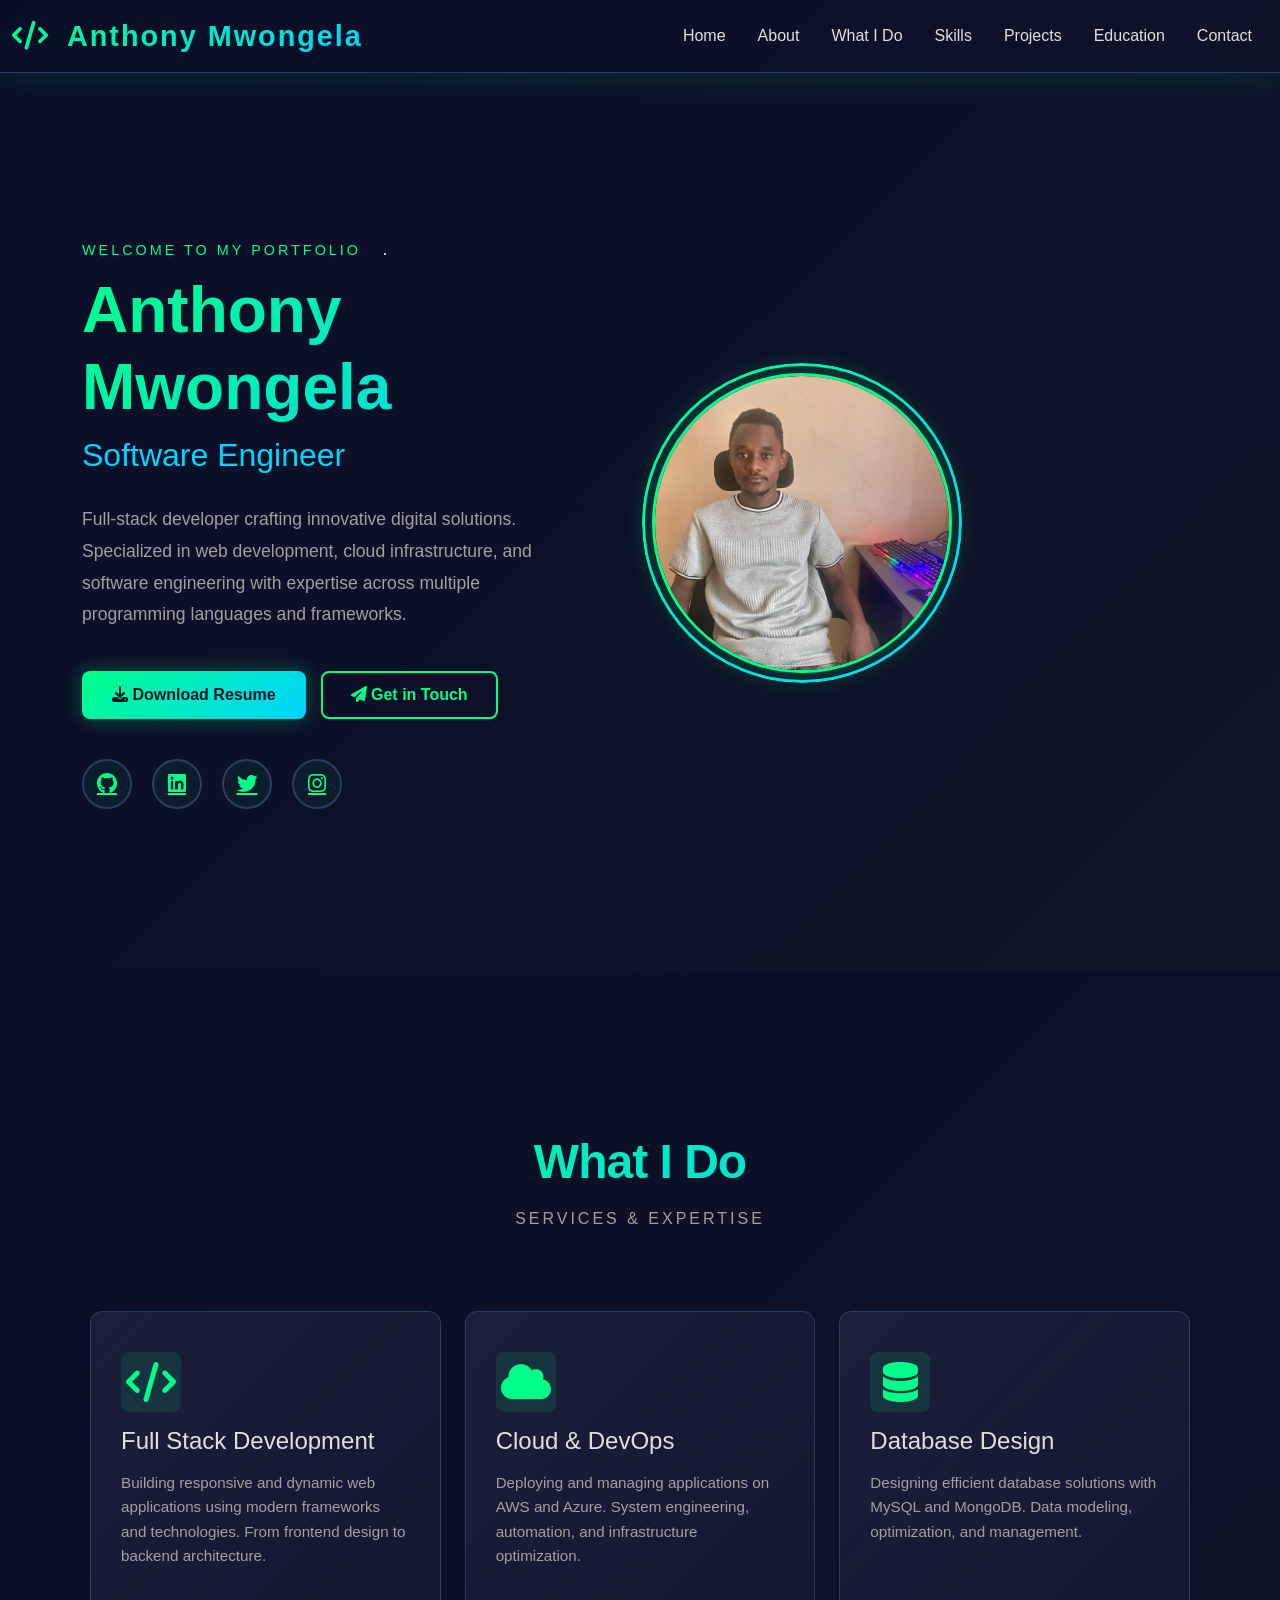
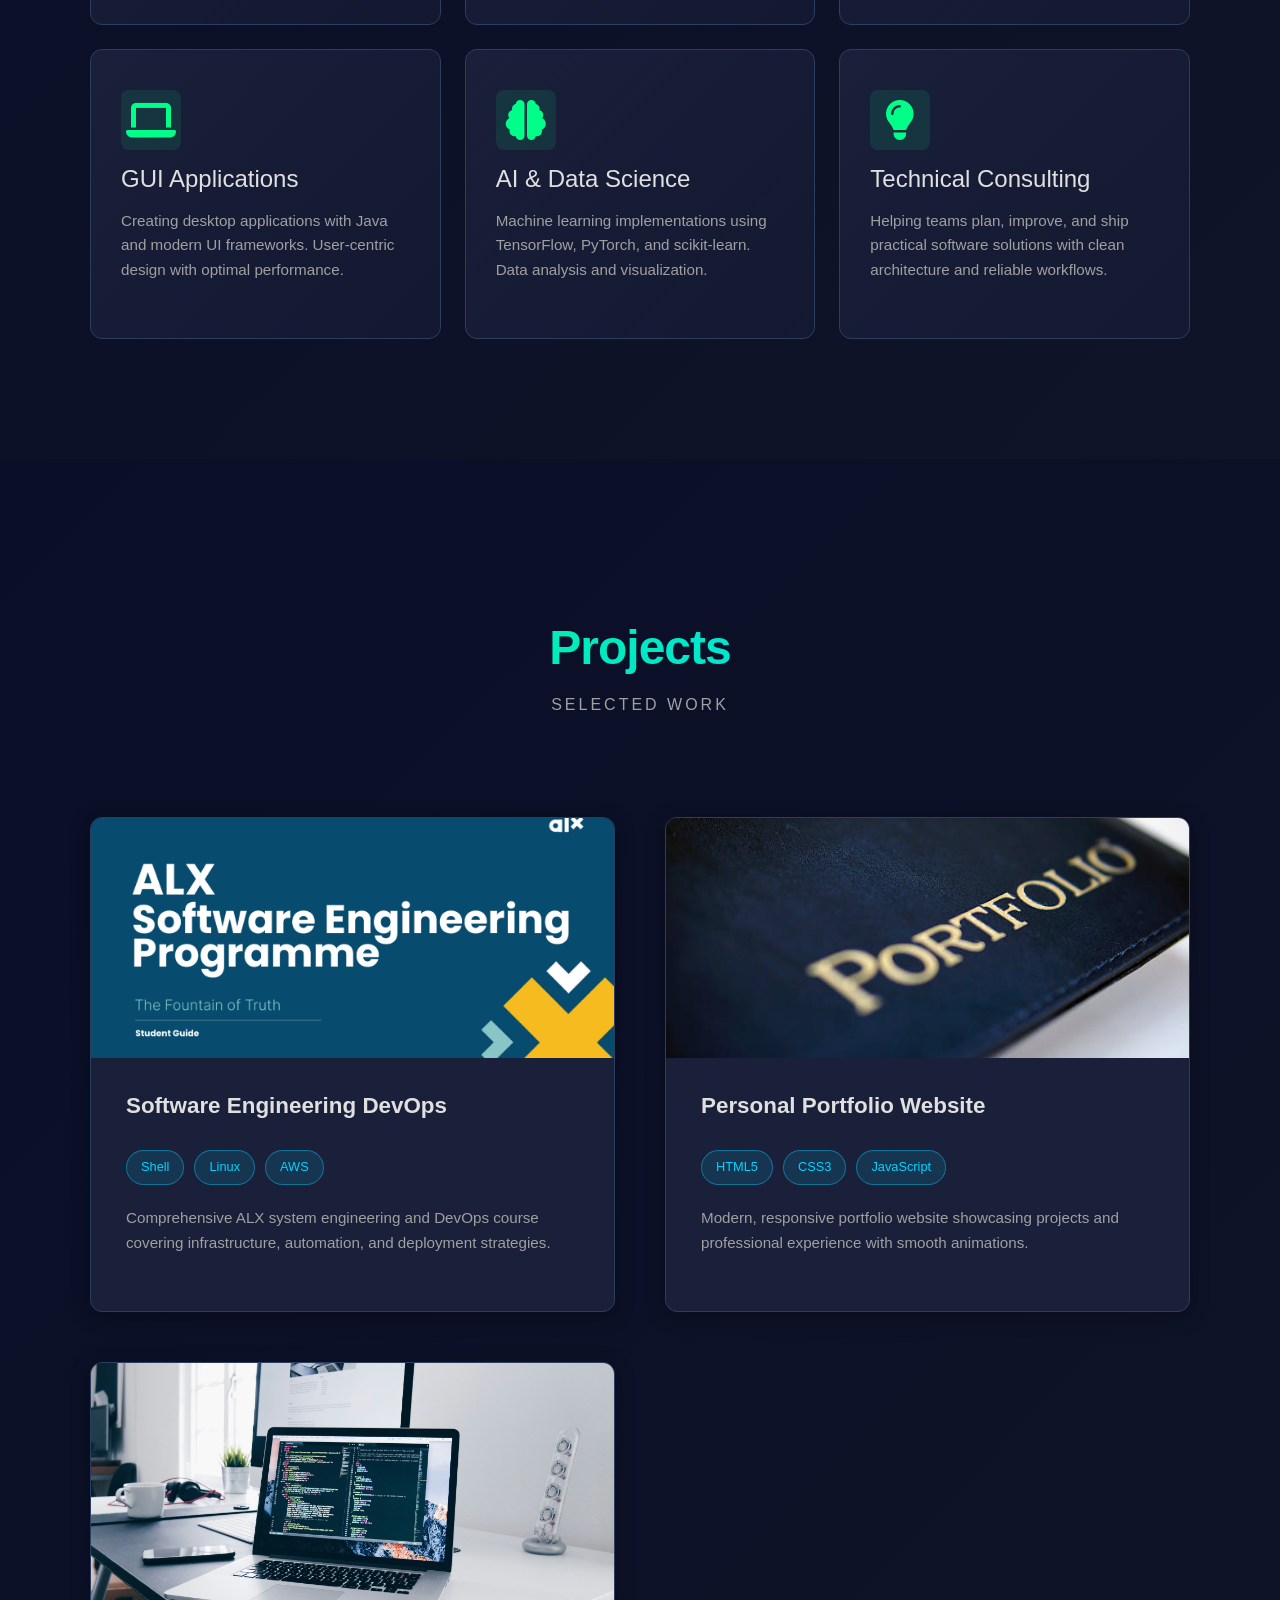
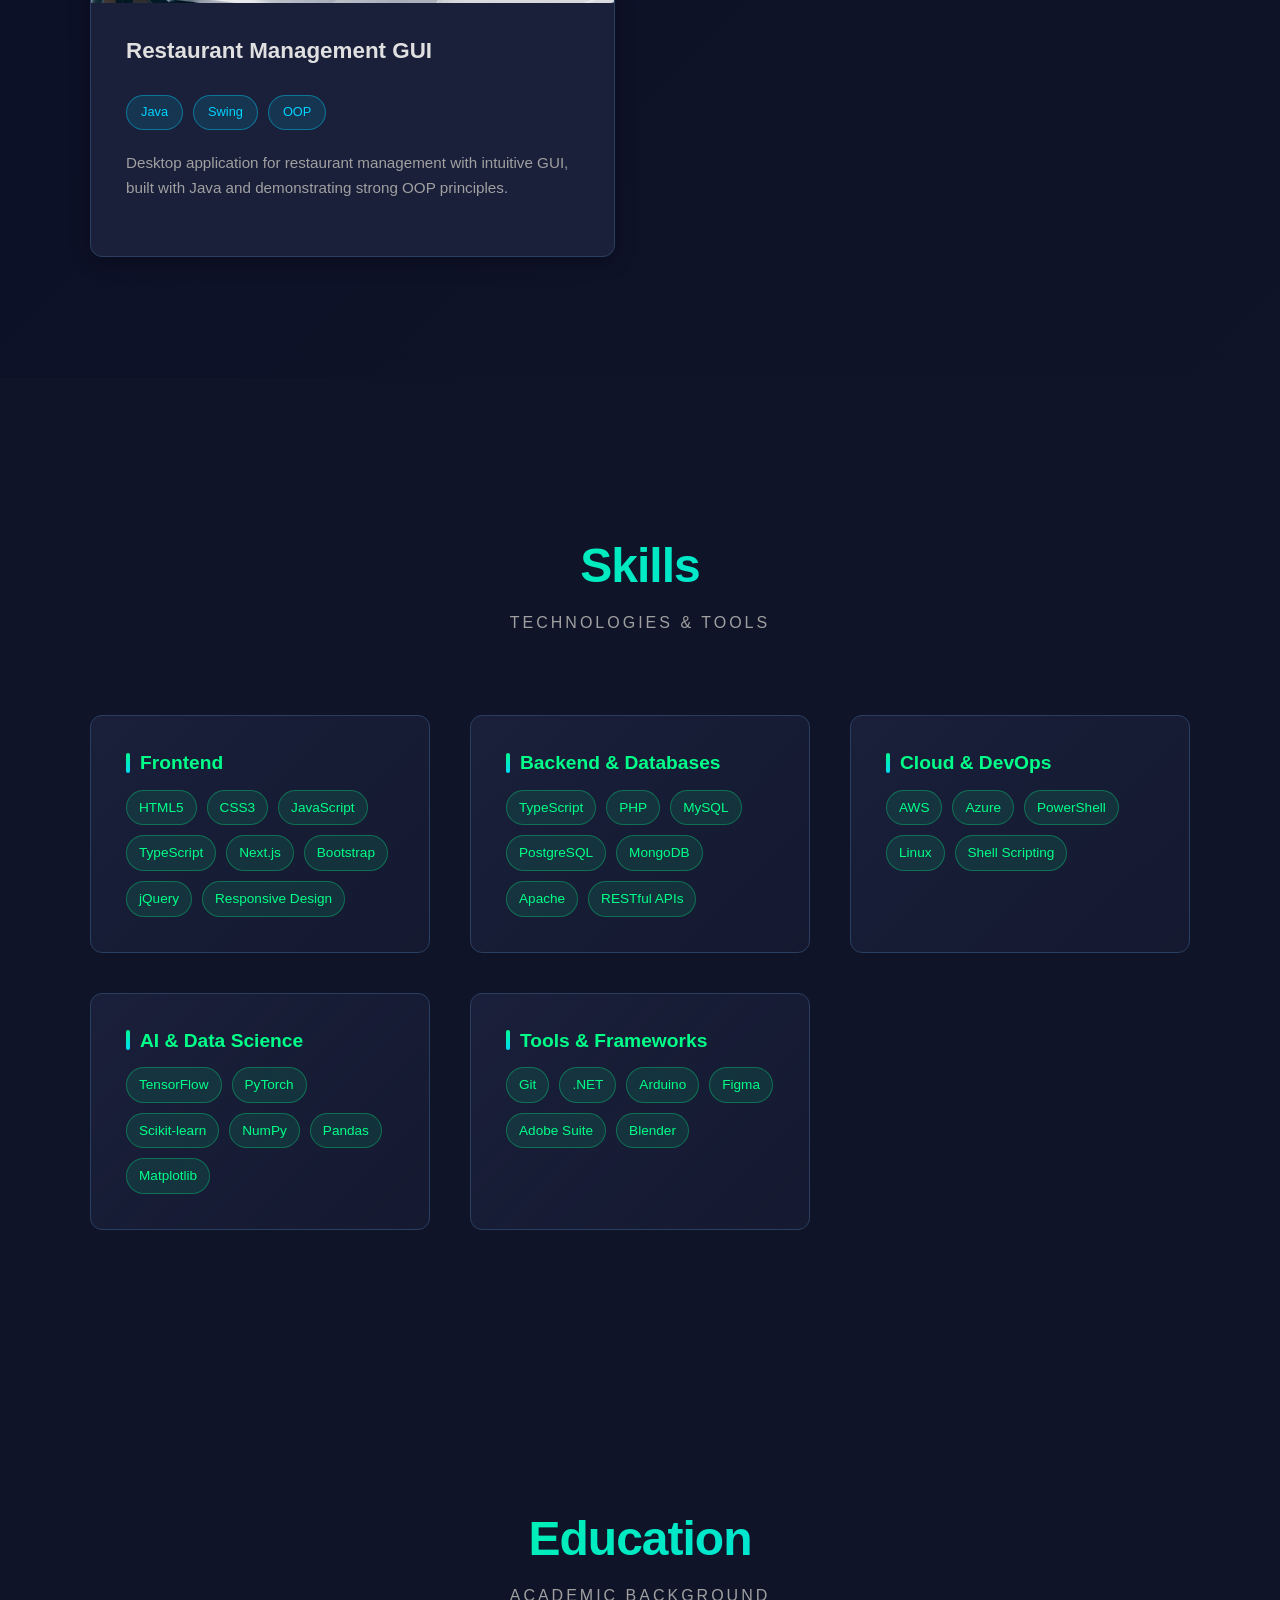
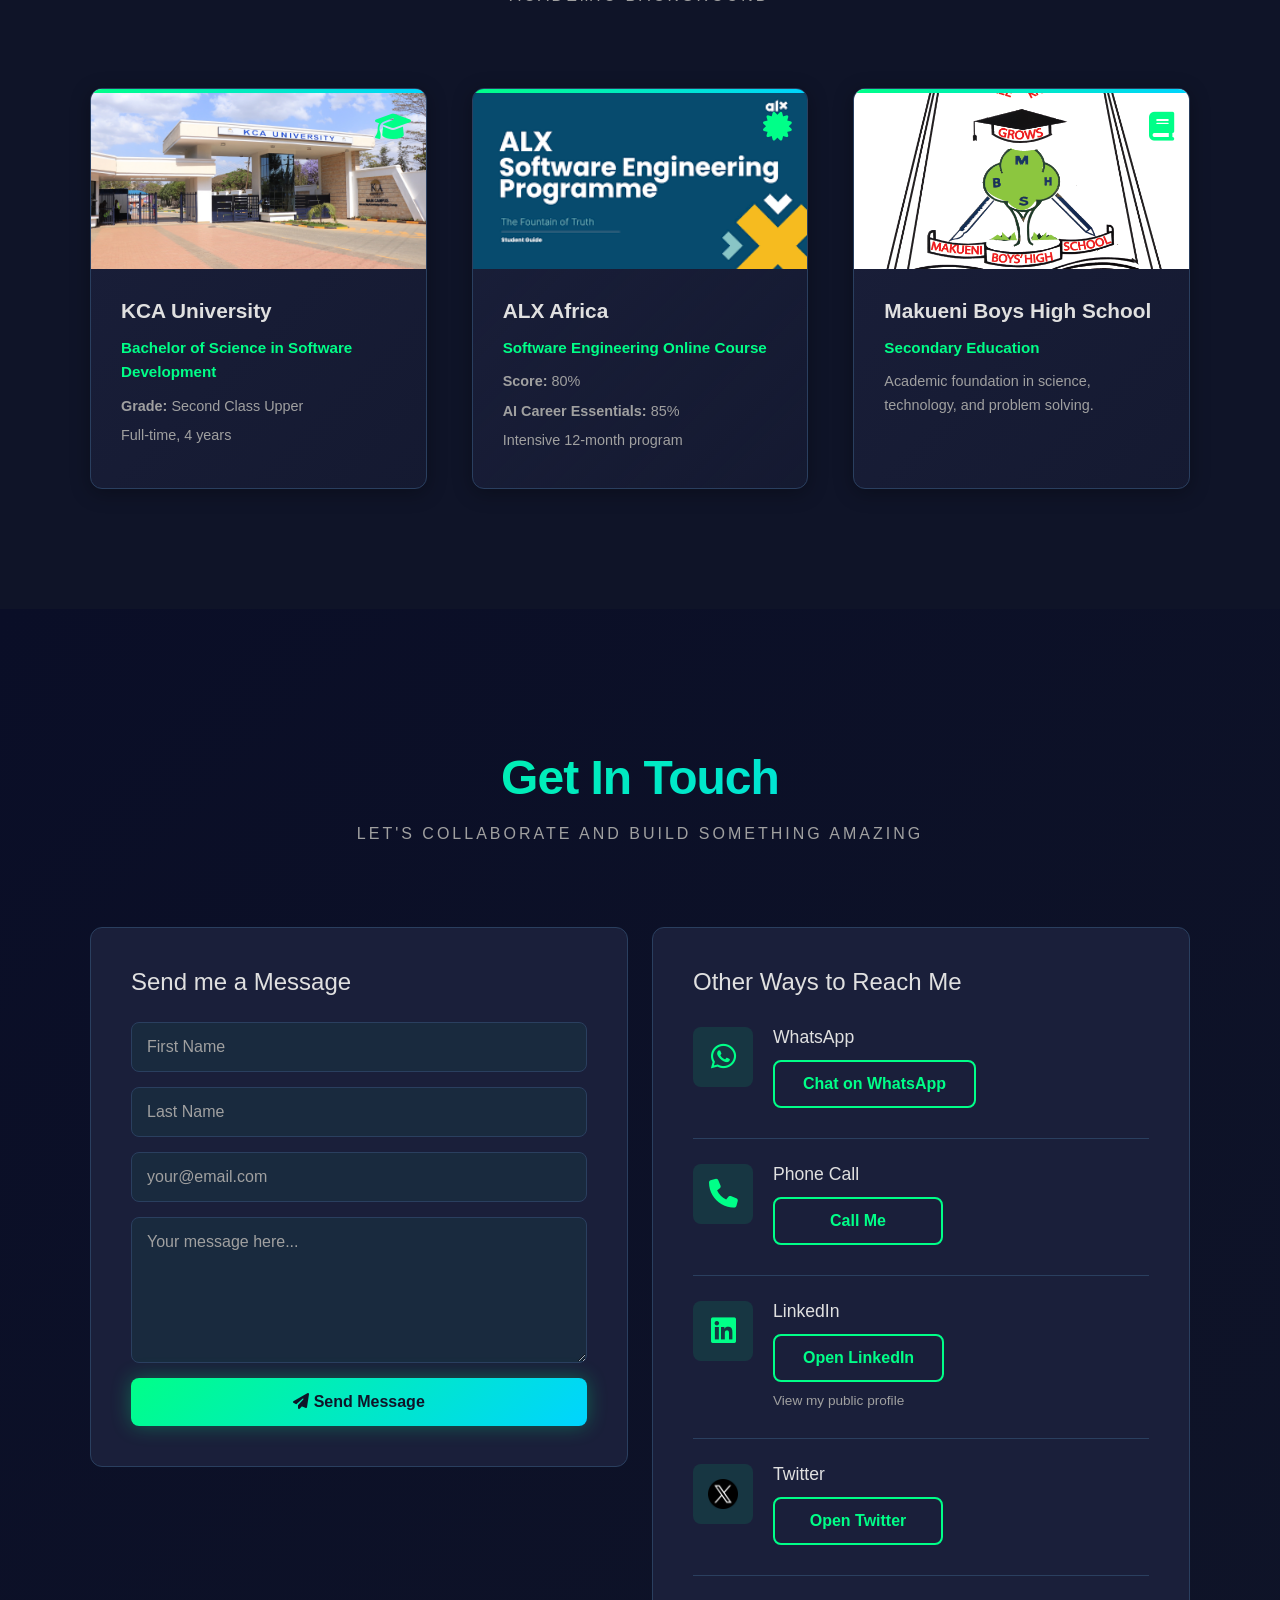
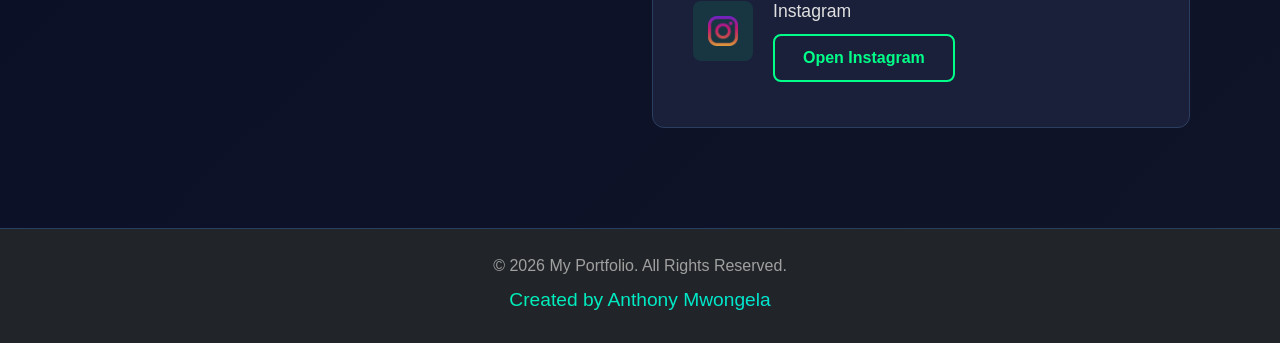
==== index.html @ d2559376 "Remove PHP contact handler" ====
<!DOCTYPE html>
<html lang="en">
<head>
    <meta charset="UTF-8">  
    <meta name="viewport" content="width=device-width, initial-scale=1">
    <title>Anthony Mwongela - Software Engineer</title>
    <link
      href="https://cdn.jsdelivr.net/npm/bootstrap@5.3.2/dist/css/bootstrap.min.css"
      rel="stylesheet"
      integrity="sha384-T3c6CoIi6uLrA9TneNEoa7RxnatzjcDSCmG1MXxSR1GAsXEV/Dwwykc2MPK8M2HN"
      crossorigin="anonymous"
    />
    <link rel="stylesheet" href="https://cdnjs.cloudflare.com/ajax/libs/font-awesome/6.4.0/css/all.min.css" />
    <link rel="stylesheet" href="style.css" />
</head>
<body>
    <!-- Modern Navbar -->
    <nav id="NavPos" class="navbar navbar-expand-lg w-100 modern-navbar">
      <div class="container-fluid">
        <a class="navbar-brand neon-brand" href="#home">
          <i class="fas fa-code"></i> Anthony Mwongela
        </a>
        <button
          class="navbar-toggler custom-toggler"
          type="button"
          data-bs-toggle="collapse"
          data-bs-target="#navbarSupportedContent"
          aria-controls="navbarSupportedContent"
          aria-expanded="false"
          aria-label="Toggle navigation"
        >
          <span class="navbar-toggler-icon"></span>
        </button>
        <div class="collapse navbar-collapse" id="navbarSupportedContent">
          <ul class="navbar-nav ms-auto mb-3 mb-lg-0">
            <li class="nav-item">
              <a class="nav-link nav-modern" href="#home">Home</a>
            </li>
            <li class="nav-item">
              <a class="nav-link nav-modern" id="aboutBtn" href="#about">About</a>
            </li>
            <li class="nav-item">
              <a class="nav-link nav-modern" id="whatDoBtn" href="#whatido">What I Do</a>
            </li>
            <li class="nav-item">
              <a class="nav-link nav-modern" id="skillsBtn" href="#skills">Skills</a>
            </li>
            <li class="nav-item">
              <a class="nav-link nav-modern" id="projectsBtn" href="#projects">Projects</a>
            </li>
            <li class="nav-item">
              <a class="nav-link nav-modern" id="EducationBtn" href="#education">Education</a>
            </li>
            <li class="nav-item">
              <a class="nav-link nav-modern" id="contactBtn" href="#contact">Contact</a>
            </li>
          </ul>
        </div>
      </div>
    </nav>

    <!-- Hero Section -->
    <section id="home" class="hero-section">
      <div class="stars"></div>
      <div class="container-lg">
        <div class="row min-vh-100 align-items-center">
          <div class="col-lg-6 order-lg-last mb-5 mb-lg-0">
            <div class="hero-image">
              <div class="profile-glow">
                <img id="myProfileImage"
                  src="projectsimages/boykid254.jpg"
                  alt="Anthony Mwongela"
                  class="profile-img"
                />
              </div>
            </div>
          </div>
          <div class="col-lg-6 order-lg-first" id="about">
            <div class="hero-content">
              <div class="greeting-text">
                <span class="greeting-label">Welcome to my portfolio</span>
                <h1 class="hero-title">
                  <span class="neon-text">Anthony Mwongela</span>
                  <span class="subtitle-text">Software Engineer</span>
                </h1>
              </div>
              
              <p class="hero-description">
                Full-stack developer crafting innovative digital solutions. Specialized in web development, cloud infrastructure, and software engineering with expertise across multiple programming languages and frameworks.
              </p>
              
              <div class="cta-buttons">
                <a href="myresume.pdf" target="_blank" class="btn btn-neon">
                  <i class="fas fa-download"></i> Download Resume
                </a>
                <button class="btn btn-outline-neon" id="contactCTA">
                  <i class="fas fa-paper-plane"></i> Get in Touch
                </button>
              </div>
              
              <div class="social-links">
                <a href="https://github.com/Robadev254" class="social-link" title="GitHub">
                  <i class="fab fa-github"></i>
                </a>
                <a href="https://www.linkedin.com/in/anthony-robert-5a5290227/" class="social-link" title="LinkedIn">
                  <i class="fab fa-linkedin"></i>
                </a>
                <a href="https://x.com/roba_254" class="social-link" title="Twitter">
                  <i class="fab fa-twitter"></i>
                </a>
                <a href="https://www.instagram.com/robahdev?igsh=MXdjMG0wbms0Z2U4bQ==" class="social-link" title="Instagram">
                  <i class="fab fa-instagram"></i>
                </a>
              </div>
            </div>
          </div>
        </div>
      </div>
    </section>

    <!-- What I Do Section -->
    <section id="whatido" class="whatido-section">
      <div class="container">
        <div class="section-header text-center">
          <h2>What I Do</h2>
          <p class="section-subtitle">Services & Expertise</p>
        </div>
        
        <div class="row g-4">
          <div class="col-md-6 col-lg-4">
            <div class="service-card">
              <div class="service-icon">
                <i class="fas fa-code"></i>
              </div>
              <h3>Full Stack Development</h3>
              <p>Building responsive and dynamic web applications using modern frameworks and technologies. From frontend design to backend architecture.</p>
            </div>
          </div>
          
          <div class="col-md-6 col-lg-4">
            <div class="service-card">
              <div class="service-icon">
                <i class="fas fa-cloud"></i>
              </div>
              <h3>Cloud & DevOps</h3>
              <p>Deploying and managing applications on AWS and Azure. System engineering, automation, and infrastructure optimization.</p>
            </div>
          </div>
          
          <div class="col-md-6 col-lg-4">
            <div class="service-card">
              <div class="service-icon">
                <i class="fas fa-database"></i>
              </div>
              <h3>Database Design</h3>
              <p>Designing efficient database solutions with MySQL and MongoDB. Data modeling, optimization, and management.</p>
            </div>
          </div>
          
          <div class="col-md-6 col-lg-4">
            <div class="service-card">
              <div class="service-icon">
                <i class="fas fa-laptop"></i>
              </div>
              <h3>GUI Applications</h3>
              <p>Creating desktop applications with Java and modern UI frameworks. User-centric design with optimal performance.</p>
            </div>
          </div>
          
          <div class="col-md-6 col-lg-4">
            <div class="service-card">
              <div class="service-icon">
                <i class="fas fa-brain"></i>
              </div>
              <h3>AI & Data Science</h3>
              <p>Machine learning implementations using TensorFlow, PyTorch, and scikit-learn. Data analysis and visualization.</p>
            </div>
          </div>

          <div class="col-md-6 col-lg-4">
            <div class="service-card">
              <div class="service-icon">
                <i class="fas fa-lightbulb"></i>
              </div>
              <h3>Technical Consulting</h3>
              <p>Helping teams plan, improve, and ship practical software solutions with clean architecture and reliable workflows.</p>
            </div>
          </div>
        </div>
      </div>
    </section>

    <!-- Projects Section -->
    <section id="projects" class="projects-section">
      <div class="container">
        <div class="section-header text-center">
          <h2>Projects</h2>
          <p class="section-subtitle">Selected Work</p>
        </div>

        <div class="project-grid">
        <!-- Project 1 -->
        <div>
          <div class="project-card">
            <div class="project-image">
              <img src="projectsimages/alx-software%20engineering%20programme.png" alt="DevOps Project">
              <div class="project-overlay">
                <a href="https://github.com/Robadev254/alx-system_engineering-devops" class="btn-project">
                  <i class="fab fa-github"></i> View Code
                </a>
              </div>
            </div>
            <div class="project-content">
              <h3>Software Engineering DevOps</h3>
              <div class="tech-tags">
                <span class="tech-tag">Shell</span>
                <span class="tech-tag">Linux</span>
                <span class="tech-tag">AWS</span>
              </div>
              <p>Comprehensive ALX system engineering and DevOps course covering infrastructure, automation, and deployment strategies.</p>
            </div>
          </div>
        </div>
        
        <!-- Project 2 -->
        <div>
          <div class="project-card">
            <div class="project-image">
              <img src="projectsimages/myportifolio.jpg" alt="Portfolio Project">
              <div class="project-overlay">
                <a href="https://github.com/Robadev254/RobadevPortfolio" class="btn-project">
                  <i class="fab fa-github"></i> View Code
                </a>
              </div>
            </div>
            <div class="project-content">
              <h3>Personal Portfolio Website</h3>
              <div class="tech-tags">
                <span class="tech-tag">HTML5</span>
                <span class="tech-tag">CSS3</span>
                <span class="tech-tag">JavaScript</span>
              </div>
              <p>Modern, responsive portfolio website showcasing projects and professional experience with smooth animations.</p>
            </div>
          </div>
        </div>
        
        <!-- Project 3 -->
        <div>
          <div class="project-card">
            <div class="project-image">
              <img src="projectsimages/java.jpg" alt="Java GUI Project">
              <div class="project-overlay">
                <a href="https://github.com/Robadev254/USERINTERFACE-JAVA" class="btn-project">
                  <i class="fab fa-github"></i> View Code
                </a>
              </div>
            </div>
            <div class="project-content">
              <h3>Restaurant Management GUI</h3>
              <div class="tech-tags">
                <span class="tech-tag">Java</span>
                <span class="tech-tag">Swing</span>
                <span class="tech-tag">OOP</span>
              </div>
              <p>Desktop application for restaurant management with intuitive GUI, built with Java and demonstrating strong OOP principles.</p>
            </div>
          </div>
        </div>
      </div>
    </div>
    </section>

    <!-- Skills Section -->
    <section id="skills" class="skills-section">
      <div class="container">
        <div class="section-header text-center">
          <h2>Skills</h2>
          <p class="section-subtitle">Technologies & Tools</p>
        </div>

        <div class="skills-grid">
          <div class="skill-category">
            <h4 class="category-title">Frontend</h4>
            <div class="skill-items">
              <span class="skill-badge">HTML5</span>
              <span class="skill-badge">CSS3</span>
              <span class="skill-badge">JavaScript</span>
              <span class="skill-badge">TypeScript</span>
              <span class="skill-badge">Next.js</span>
              <span class="skill-badge">Bootstrap</span>
              <span class="skill-badge">jQuery</span>
              <span class="skill-badge">Responsive Design</span>
            </div>
          </div>
          
          <div class="skill-category">
            <h4 class="category-title">Backend & Databases</h4>
            <div class="skill-items">
              <span class="skill-badge">TypeScript</span>
              <span class="skill-badge">PHP</span>
              <span class="skill-badge">MySQL</span>
              <span class="skill-badge">PostgreSQL</span>
              <span class="skill-badge">MongoDB</span>
              <span class="skill-badge">Apache</span>
              <span class="skill-badge">RESTful APIs</span>
            </div>
          </div>
          
          <div class="skill-category">
            <h4 class="category-title">Cloud & DevOps</h4>
            <div class="skill-items">
              <span class="skill-badge">AWS</span>
              <span class="skill-badge">Azure</span>
              <span class="skill-badge">PowerShell</span>
              <span class="skill-badge">Linux</span>
              <span class="skill-badge">Shell Scripting</span>
            </div>
          </div>
          
          <div class="skill-category">
            <h4 class="category-title">AI & Data Science</h4>
            <div class="skill-items">
              <span class="skill-badge">TensorFlow</span>
              <span class="skill-badge">PyTorch</span>
              <span class="skill-badge">Scikit-learn</span>
              <span class="skill-badge">NumPy</span>
              <span class="skill-badge">Pandas</span>
              <span class="skill-badge">Matplotlib</span>
            </div>
          </div>
          
          <div class="skill-category">
            <h4 class="category-title">Tools & Frameworks</h4>
            <div class="skill-items">
              <span class="skill-badge">Git</span>
              <span class="skill-badge">.NET</span>
              <span class="skill-badge">Arduino</span>
              <span class="skill-badge">Figma</span>
              <span class="skill-badge">Adobe Suite</span>
              <span class="skill-badge">Blender</span>
            </div>
          </div>
        </div>
      </div>
    </section>

    <!-- Education Section -->
    <section id="education" class="education-section">
      <div class="container">
        <div class="section-header text-center">
          <h2>Education</h2>
          <p class="section-subtitle">Academic Background</p>
        </div>

        <div class="education-grid">
          <div class="education-card">
            <div class="education-icon">
              <i class="fas fa-graduation-cap"></i>
            </div>
            <img src="images/kca.jpg" class="education-img" alt="KCA University">
            <div class="education-content">
              <h3>KCA University</h3>
              <p class="degree">Bachelor of Science in Software Development</p>
              <p class="grade"><strong>Grade:</strong> Second Class Upper</p>
              <p class="duration">Full-time, 4 years</p>
            </div>
          </div>

          <div class="education-card">
            <div class="education-icon">
              <i class="fas fa-certificate"></i>
            </div>
            <img src="images/alx.png" class="education-img" alt="ALX Africa">
            <div class="education-content">
              <h3>ALX Africa</h3>
              <p class="degree">Software Engineering Online Course</p>
              <p class="grade"><strong>Score:</strong> 80%</p>
              <p class="additional"><strong>AI Career Essentials:</strong> 85%</p>
              <p class="duration">Intensive 12-month program</p>
            </div>
          </div>

          <div class="education-card">
            <div class="education-icon">
              <i class="fas fa-book"></i>
            </div>
            <img src="images/mb%20city.png" class="education-img" alt="Makueni Boys High School">
            <div class="education-content">
              <h3>Makueni Boys High School</h3>
              <p class="degree">Secondary Education</p>
              <p class="duration">Academic foundation in science, technology, and problem solving.</p>
            </div>
          </div>
        </div>
      </div>
    </section>

    <!-- Contact Section -->
    <section id="contact" class="contact-section">
      <div class="container">
      <div class="section-header text-center">
        <h2>Get In Touch</h2>
        <p class="section-subtitle">Let's collaborate and build something amazing</p>
      </div>
      
      <div class="row g-4">
        <!-- Contact Form -->
        <div class="col-lg-6">
          <div class="contact-form-container">
            <h3>Send me a Message</h3>
            <form class="contact-form" id="contactForm">
              <div class="form-group">
                <input type="text" class="form-control" id="firstName" name="first_name" placeholder="First Name" required>
              </div>
              <div class="form-group">
                <input type="text" class="form-control" id="lastName" name="last_name" placeholder="Last Name" required>
              </div>
              <div class="form-group">
                <input type="email" class="form-control" id="email" name="email" placeholder="your@email.com" required>
              </div>
              <div class="form-group">
                <textarea class="form-control" id="message" name="message" rows="5" placeholder="Your message here..." required></textarea>
              </div>
              <button type="submit" class="btn btn-neon w-100">
                <i class="fas fa-paper-plane"></i> Send Message
              </button>
            </form>
          </div>
        </div>
        
        <!-- Contact Methods -->
        <div class="col-lg-6">
          <div class="contact-methods">
            <h3>Other Ways to Reach Me</h3>
            
            <div class="contact-method">
              <div class="method-icon">
                <i class="fab fa-whatsapp"></i>
              </div>
              <div class="method-content">
                <h4>WhatsApp</h4>
                <p><button type="button" class="btn btn-outline-neon contact-action" data-contact-action="whatsapp">Chat on WhatsApp</button></p>
              </div>
            </div>
            
            <div class="contact-method">
              <div class="method-icon">
                <i class="fas fa-phone"></i>
              </div>
              <div class="method-content">
                <h4>Phone Call</h4>
                <p><button type="button" class="btn btn-outline-neon contact-action" data-contact-action="phone">Call Me</button></p>
              </div>
            </div>
            
            <div class="contact-method">
              <div class="method-icon">
                <i class="fab fa-linkedin"></i>
              </div>
              <div class="method-content">
                <h4>LinkedIn</h4>
                <p><button type="button" class="btn btn-outline-neon contact-action" data-contact-action="linkedin">Open LinkedIn</button></p>
                <small>View my public profile</small>
              </div>
            </div>

            <div class="contact-method">
              <div class="method-icon">
                <img src="social%20icons/twitter.png" alt="" class="contact-method-img">
              </div>
              <div class="method-content">
                <h4>Twitter</h4>
                <p><button type="button" class="btn btn-outline-neon contact-action" data-contact-action="twitter">Open Twitter</button></p>
              </div>
            </div>

            <div class="contact-method">
              <div class="method-icon">
                <img src="social%20icons/instagram.png" alt="" class="contact-method-img">
              </div>
              <div class="method-content">
                <h4>Instagram</h4>
                <p><button type="button" class="btn btn-outline-neon contact-action" data-contact-action="instagram">Open Instagram</button></p>
              </div>
            </div>
          </div>
        </div>
      </div>
      </div>
    </section>
  
  <!-- Footer -->
  <footer class="bg-dark text-center text-white py-4">
    <p>&copy; <span id="currentYear"></span> My Portfolio. All Rights Reserved.</p>
    <h3>Created by Anthony Mwongela</h3>
  </footer>
  
  <script
    src="https://cdn.jsdelivr.net/npm/bootstrap@5.3.2/dist/js/bootstrap.bundle.min.js"
    integrity="sha384-C6RzsynM9kWDrMNeT87bh95OGNyZPhcTNXj1NW7RuBCsyN/o0jlpcV8Qyq46cDfL"
      crossorigin="anonymous"
    ></script>
    <script src="script.js"></script>
</body>
</html>
---- style.css ----
/* ==================== GLOBAL STYLES ==================== */

* {
  margin: 0;
  padding: 0;
  box-sizing: border-box;
}

:root {
  --primary-neon: #00ff88;
  --secondary-neon: #00d4ff;
  --accent-neon: #ff006e;
  --dark-bg: #0a0e27;
  --darker-bg: #0f1428;
  --card-bg: #1a1f3a;
  --text-primary: #e0e0e0;
  --text-secondary: #a0a0a0;
  --border-color: #2a3f5f;
}

html {
  scroll-behavior: smooth;
}

body {
  background-color: var(--dark-bg);
  background-image: 
    radial-gradient(circle at 20% 50%, rgba(0, 255, 136, 0.1) 0%, transparent 50%),
    radial-gradient(circle at 80% 80%, rgba(0, 212, 255, 0.1) 0%, transparent 50%);
  color: var(--text-primary);
  font-family: 'Segoe UI', Tahoma, Geneva, Verdana, sans-serif;
  line-height: 1.6;
  overflow-x: hidden;
}

/* ==================== NAVBAR ==================== */

.modern-navbar {
  background: linear-gradient(135deg, rgba(10, 14, 39, 0.95) 0%, rgba(15, 20, 40, 0.95) 100%);
  backdrop-filter: blur(10px);
  border-bottom: 1px solid var(--border-color);
  box-shadow: 0 8px 32px rgba(0, 255, 136, 0.1);
  position: sticky;
  top: 0;
  z-index: 1000;
}

.neon-brand {
  font-size: 1.8rem !important;
  font-weight: 700;
  background: linear-gradient(135deg, var(--primary-neon), var(--secondary-neon));
  -webkit-background-clip: text;
  -webkit-text-fill-color: transparent;
  background-clip: text;
  letter-spacing: 2px;
  transition: all 0.3s ease;
}

.neon-brand:hover {
  transform: scale(1.05);
  filter: drop-shadow(0 0 8px var(--primary-neon));
}

.neon-brand i {
  margin-right: 8px;
}

.nav-modern {
  position: relative;
  color: var(--text-primary) !important;
  font-weight: 500;
  margin: 0 8px;
  transition: all 0.3s ease;
}

.nav-modern::after {
  content: '';
  position: absolute;
  bottom: -5px;
  left: 0;
  width: 0;
  height: 2px;
  background: linear-gradient(135deg, var(--primary-neon), var(--secondary-neon));
  transition: width 0.3s ease;
}

.nav-modern:hover {
  color: var(--primary-neon) !important;
}

.nav-modern:hover::after {
  width: 100%;
}

.custom-toggler .navbar-toggler-icon {
  background-image: url("data:image/svg+xml;charset=utf8,%3Csvg viewBox='0 0 30 30' xmlns='http://www.w3.org/2000/svg'%3E%3Cpath stroke='rgba(0,255,136,0.8)' stroke-width='2' stroke-linecap='round' d='M4 7h22M4 15h22M4 23h22'/%3E%3C/svg%3E");
}

/* ==================== HERO SECTION ==================== */

.hero-section {
  background: linear-gradient(135deg, var(--dark-bg) 0%, var(--darker-bg) 100%);
  min-height: 100vh;
  display: flex;
  align-items: center;
  position: relative;
  overflow: hidden;
}

.stars {
  position: absolute;
  width: 100%;
  height: 100%;
  top: 0;
  left: 0;
}

.stars::before {
  content: '';
  position: absolute;
  width: 2px;
  height: 2px;
  background: white;
  border-radius: 50%;
  top: 20%;
  left: 30%;
  animation: twinkle 3s infinite;
}

@keyframes twinkle {
  0%, 100% { opacity: 0.3; }
  50% { opacity: 1; }
}

.hero-content {
  position: relative;
  z-index: 2;
  animation: slideInLeft 0.8s ease;
}

@keyframes slideInLeft {
  from {
    opacity: 0;
    transform: translateX(-50px);
  }
  to {
    opacity: 1;
    transform: translateX(0);
  }
}

.greeting-text {
  margin-bottom: 30px;
}

.greeting-label {
  display: inline-block;
  color: var(--primary-neon);
  font-size: 0.9rem;
  letter-spacing: 3px;
  text-transform: uppercase;
  margin-bottom: 10px;
  animation: fadeIn 0.8s ease 0.2s both;
}

.hero-title {
  font-size: 4rem;
  font-weight: 800;
  line-height: 1.2;
  margin-bottom: 20px;
  animation: fadeIn 0.8s ease 0.4s both;
}

.neon-text {
  background: linear-gradient(135deg, var(--primary-neon), var(--secondary-neon));
  -webkit-background-clip: text;
  -webkit-text-fill-color: transparent;
  background-clip: text;
  display: block;
  animation: glow 3s ease-in-out infinite;
}

@keyframes glow {
  0%, 100% { filter: drop-shadow(0 0 0px var(--primary-neon)); }
  50% { filter: drop-shadow(0 0 20px var(--primary-neon)); }
}

.subtitle-text {
  display: block;
  color: var(--secondary-neon);
  font-size: 2rem;
  font-weight: 300;
  margin-top: 10px;
}

.hero-description {
  font-size: 1.1rem;
  color: var(--text-secondary);
  margin: 25px 0 40px 0;
  max-width: 500px;
  line-height: 1.8;
  animation: fadeIn 0.8s ease 0.6s both;
}

@keyframes fadeIn {
  from {
    opacity: 0;
  }
  to {
    opacity: 1;
  }
}

.cta-buttons {
  display: flex;
  gap: 15px;
  margin: 40px 0;
  animation: fadeIn 0.8s ease 0.8s both;
  flex-wrap: wrap;
}

.btn-neon {
  background: linear-gradient(135deg, var(--primary-neon), var(--secondary-neon));
  color: var(--darker-bg) !important;
  border: none;
  padding: 12px 30px;
  border-radius: 8px;
  font-weight: 600;
  font-size: 1rem;
  transition: all 0.3s ease;
  box-shadow: 0 0 20px rgba(0, 255, 136, 0.3);
  cursor: pointer;
}

.btn-neon:hover {
  transform: translateY(-3px);
  box-shadow: 0 0 40px rgba(0, 255, 136, 0.6);
  filter: brightness(1.1);
}

.btn-outline-neon {
  border: 2px solid var(--primary-neon);
  color: var(--primary-neon) !important;
  background: transparent;
  padding: 10px 28px;
  border-radius: 8px;
  font-weight: 600;
  font-size: 1rem;
  transition: all 0.3s ease;
  cursor: pointer;
}

.btn-outline-neon:hover {
  background: rgba(0, 255, 136, 0.1);
  transform: translateY(-3px);
  box-shadow: 0 0 20px rgba(0, 255, 136, 0.4);
}

.social-links {
  display: flex;
  gap: 20px;
  margin-top: 40px;
  animation: fadeIn 0.8s ease 1s both;
}

.social-link {
  width: 50px;
  height: 50px;
  border-radius: 50%;
  display: flex;
  align-items: center;
  justify-content: center;
  border: 2px solid var(--border-color);
  color: var(--primary-neon);
  font-size: 1.3rem;
  transition: all 0.3s ease;
  background: rgba(0, 255, 136, 0.05);
}

.social-link:hover {
  border-color: var(--primary-neon);
  background: rgba(0, 255, 136, 0.15);
  transform: translateY(-5px) scale(1.1);
  box-shadow: 0 0 20px rgba(0, 255, 136, 0.4);
}

/* Hero Image */
.hero-image {
  position: relative;
  animation: slideInRight 0.8s ease;
}

@keyframes slideInRight {
  from {
    opacity: 0;
    transform: translateX(50px);
  }
  to {
    opacity: 1;
    transform: translateX(0);
  }
}

.profile-glow {
  position: relative;
  display: inline-block;
}

.profile-glow::before {
  content: '';
  position: absolute;
  inset: -10px;
  border-radius: 50%;
  padding: 3px;
  background: linear-gradient(135deg, var(--primary-neon), var(--secondary-neon));
  -webkit-mask: linear-gradient(#fff 0 0) content-box, linear-gradient(#fff 0 0);
  -webkit-mask-composite: xor;
  mask-composite: exclude;
  animation: rotate 20s linear infinite;
}

@keyframes rotate {
  from { transform: rotate(0deg); }
  to { transform: rotate(360deg); }
}

.profile-img {
  width: 300px;
  height: 300px;
  border-radius: 50%;
  object-fit: cover;
  border: 3px solid var(--primary-neon);
  box-shadow: 0 0 30px rgba(0, 255, 136, 0.3);
}

/* ==================== SECTION HEADERS ==================== */

.section-header {
  margin-bottom: 80px;
  padding-top: 40px;
}

.section-header h2 {
  font-size: 3rem;
  font-weight: 800;
  background: linear-gradient(135deg, var(--primary-neon), var(--secondary-neon));
  -webkit-background-clip: text;
  -webkit-text-fill-color: transparent;
  background-clip: text;
  margin-bottom: 15px;
  letter-spacing: -1px;
}

.section-subtitle {
  color: var(--text-secondary);
  font-size: 1rem;
  letter-spacing: 3px;
  text-transform: uppercase;
  font-weight: 500;
}

/* ==================== WHAT I DO SECTION ==================== */

.whatido-section {
  padding: 120px 0;
  background: linear-gradient(135deg, var(--dark-bg) 0%, var(--darker-bg) 100%);
}

.service-card {
  background: linear-gradient(135deg, var(--card-bg) 0%, rgba(26, 31, 58, 0.5) 100%);
  border: 1px solid var(--border-color);
  border-radius: 12px;
  padding: 40px 30px;
  height: 100%;
  transition: all 0.3s ease;
  position: relative;
  overflow: hidden;
}

.service-card::before {
  content: '';
  position: absolute;
  top: 0;
  left: -100%;
  width: 100%;
  height: 100%;
  background: linear-gradient(135deg, rgba(0, 255, 136, 0.1), rgba(0, 212, 255, 0.1));
  transition: left 0.3s ease;
  z-index: 0;
}

.service-card:hover::before {
  left: 0;
}

.service-card:hover {
  border-color: var(--primary-neon);
  transform: translateY(-10px);
  box-shadow: 0 20px 40px rgba(0, 255, 136, 0.15);
}

.service-card > * {
  position: relative;
  z-index: 1;
}

.service-icon {
  font-size: 2.5rem;
  color: var(--primary-neon);
  margin-bottom: 15px;
  width: 60px;
  height: 60px;
  display: flex;
  align-items: center;
  justify-content: center;
  background: rgba(0, 255, 136, 0.1);
  border-radius: 8px;
}

.service-card h3 {
  font-size: 1.5rem;
  margin-bottom: 15px;
  color: var(--text-primary);
}

.service-card p {
  color: var(--text-secondary);
  line-height: 1.6;
  font-size: 0.95rem;
}

/* ==================== SKILLS SECTION ==================== */

.skills-section {
  padding: 120px 0;
  background: var(--darker-bg);
}

.skills-grid {
  display: grid;
  grid-template-columns: repeat(auto-fit, minmax(300px, 1fr));
  gap: 40px;
  margin-top: 60px;
}

.skill-category {
  background: linear-gradient(135deg, var(--card-bg) 0%, rgba(26, 31, 58, 0.5) 100%);
  border: 1px solid var(--border-color);
  border-radius: 12px;
  padding: 35px;
  transition: all 0.3s ease;
}

.skill-category:hover {
  border-color: var(--primary-neon);
  box-shadow: 0 10px 30px rgba(0, 255, 136, 0.1);
  transform: translateY(-5px);
}

.category-title {
  color: var(--primary-neon);
  font-size: 1.2rem;
  font-weight: 700;
  margin-bottom: 15px;
  display: flex;
  align-items: center;
}

.category-title::before {
  content: '';
  display: inline-block;
  width: 4px;
  height: 20px;
  background: linear-gradient(135deg, var(--primary-neon), var(--secondary-neon));
  border-radius: 2px;
  margin-right: 10px;
}

.skill-items {
  display: flex;
  flex-wrap: wrap;
  gap: 10px;
}

.skill-badge {
  display: inline-block;
  background: rgba(0, 255, 136, 0.1);
  color: var(--primary-neon);
  padding: 6px 12px;
  border-radius: 20px;
  font-size: 0.85rem;
  border: 1px solid rgba(0, 255, 136, 0.3);
  transition: all 0.2s ease;
  cursor: default;
}

.skill-badge:hover {
  background: rgba(0, 255, 136, 0.2);
  border-color: var(--primary-neon);
  transform: scale(1.05);
}

/* ==================== PROJECTS SECTION ==================== */

.projects-section {
  padding: 120px 0;
  background: linear-gradient(135deg, var(--dark-bg) 0%, var(--darker-bg) 100%);
}

.projects-section .section-header {
  margin-bottom: 100px;
}

.project-grid {
  display: grid;
  grid-template-columns: repeat(auto-fit, minmax(350px, 1fr));
  gap: 50px;
  margin-top: 60px;
}

.project-card {
  background: var(--card-bg);
  border: 1px solid var(--border-color);
  border-radius: 12px;
  overflow: hidden;
  transition: all 0.3s ease;
  height: 100%;
  display: flex;
  flex-direction: column;
  box-shadow: 0 4px 20px rgba(0, 0, 0, 0.3);
}

.project-card:hover {
  border-color: var(--primary-neon);
  transform: translateY(-20px);
  box-shadow: 0 25px 50px rgba(0, 255, 136, 0.25);
}

.project-image {
  position: relative;
  overflow: hidden;
  height: 240px;
  background: linear-gradient(135deg, rgba(0, 255, 136, 0.1), rgba(0, 212, 255, 0.1));
}

.project-image img {
  width: 100%;
  height: 100%;
  object-fit: cover;
  transition: all 0.3s ease;
}

.project-card:hover .project-image img {
  transform: scale(1.12);
  filter: brightness(1.1);
}

.project-overlay {
  position: absolute;
  top: 0;
  left: 0;
  width: 100%;
  height: 100%;
  background: rgba(0, 255, 136, 0.15);
  display: flex;
  align-items: center;
  justify-content: center;
  opacity: 0;
  transition: opacity 0.3s ease;
  backdrop-filter: blur(8px);
}

.project-card:hover .project-overlay {
  opacity: 1;
}

.btn-project {
  display: inline-flex;
  align-items: center;
  gap: 8px;
  background: var(--primary-neon);
  color: var(--darker-bg);
  padding: 14px 30px;
  border-radius: 8px;
  text-decoration: none;
  font-weight: 600;
  transition: all 0.3s ease;
  font-size: 1rem;
}

.btn-project:hover {
  background: var(--secondary-neon);
  transform: scale(1.08);
  box-shadow: 0 8px 20px rgba(0, 255, 136, 0.4);
}

.project-content {
  padding: 35px;
  flex-grow: 1;
  display: flex;
  flex-direction: column;
  justify-content: space-between;
}

.project-content h3 {
  color: var(--text-primary);
  font-size: 1.4rem;
  margin-bottom: 15px;
  font-weight: 700;
}

.tech-tags {
  display: flex;
  flex-wrap: wrap;
  gap: 10px;
  margin: 15px 0 20px 0;
}

.tech-tag {
  display: inline-block;
  background: rgba(0, 212, 255, 0.12);
  color: var(--secondary-neon);
  padding: 6px 14px;
  border-radius: 20px;
  font-size: 0.8rem;
  border: 1px solid rgba(0, 212, 255, 0.4);
  font-weight: 500;
}

.project-content p {
  color: var(--text-secondary);
  font-size: 0.95rem;
  line-height: 1.7;
  flex-grow: 1;
  margin-bottom: 20px;
}

/* ==================== EDUCATION SECTION ==================== */

.education-section {
  padding: 120px 0;
  background: var(--darker-bg);
}

.education-section .section-header {
  margin-bottom: 80px;
}

.education-grid {
  display: grid;
  grid-template-columns: repeat(auto-fit, minmax(300px, 1fr));
  gap: 45px;
}

.education-card {
  background: linear-gradient(135deg, var(--card-bg) 0%, rgba(26, 31, 58, 0.5) 100%);
  border: 1px solid var(--border-color);
  border-radius: 12px;
  overflow: hidden;
  transition: all 0.3s ease;
  height: 100%;
  position: relative;
  box-shadow: 0 4px 20px rgba(0, 0, 0, 0.3);
}

.education-card::before {
  content: '';
  position: absolute;
  top: 0;
  left: 0;
  right: 0;
  height: 4px;
  background: linear-gradient(90deg, var(--primary-neon), var(--secondary-neon));
}

.education-card:hover {
  border-color: var(--primary-neon);
  transform: translateY(-15px);
  box-shadow: 0 20px 50px rgba(0, 255, 136, 0.2);
}

.education-icon {
  position: absolute;
  top: 15px;
  right: 15px;
  font-size: 1.8rem;
  color: var(--primary-neon);
  z-index: 2;
}

.education-img {
  width: 100%;
  height: 180px;
  object-fit: cover;
}

.education-content {
  padding: 30px;
}

.education-content h3 {
  color: var(--text-primary);
  font-size: 1.3rem;
  margin-bottom: 12px;
  font-weight: 700;
}

.degree {
  color: var(--primary-neon);
  font-weight: 600;
  margin-bottom: 10px;
  font-size: 0.95rem;
}

.grade, .score, .duration, .additional {
  color: var(--text-secondary);
  font-size: 0.9rem;
  margin-bottom: 6px;
  line-height: 1.6;
}

/* ==================== CONTACT SECTION ==================== */

.contact-section {
  padding: 100px 0;
  background: linear-gradient(135deg, var(--dark-bg) 0%, var(--darker-bg) 100%);
}

.contact-form-container {
  background: var(--card-bg);
  border: 1px solid var(--border-color);
  border-radius: 12px;
  padding: 40px;
}

.contact-form-container h3 {
  color: var(--text-primary);
  font-size: 1.5rem;
  margin-bottom: 25px;
}

.contact-form {
  display: flex;
  flex-direction: column;
  gap: 15px;
}

.form-group {
  position: relative;
}

.form-control {
  background: rgba(0, 255, 136, 0.05) !important;
  border: 1px solid var(--border-color) !important;
  color: var(--text-primary) !important;
  border-radius: 8px;
  padding: 12px 15px;
  font-size: 1rem;
  transition: all 0.3s ease;
}

.form-control:focus {
  border-color: var(--primary-neon) !important;
  box-shadow: 0 0 20px rgba(0, 255, 136, 0.2) !important;
  background: rgba(0, 255, 136, 0.1) !important;
}

.form-control::placeholder {
  color: var(--text-secondary);
}

.contact-methods {
  background: var(--card-bg);
  border: 1px solid var(--border-color);
  border-radius: 12px;
  padding: 40px;
}

.contact-methods h3 {
  color: var(--text-primary);
  font-size: 1.5rem;
  margin-bottom: 30px;
}

.contact-method {
  display: flex;
  gap: 20px;
  margin-bottom: 25px;
  padding-bottom: 25px;
  border-bottom: 1px solid var(--border-color);
}

.contact-method:last-child {
  border-bottom: none;
  margin-bottom: 0;
  padding-bottom: 0;
}

.method-icon {
  font-size: 1.8rem;
  color: var(--primary-neon);
  width: 60px;
  height: 60px;
  display: flex;
  align-items: center;
  justify-content: center;
  background: rgba(0, 255, 136, 0.1);
  border-radius: 8px;
  flex-shrink: 0;
}

.contact-method-img {
  width: 30px;
  height: 30px;
  object-fit: contain;
}

.method-content h4 {
  color: var(--text-primary);
  margin-bottom: 8px;
  font-size: 1.1rem;
}

.method-content p {
  color: var(--text-secondary);
  margin-bottom: 5px;
}

.method-content a {
  color: var(--primary-neon);
  text-decoration: none;
  transition: all 0.3s ease;
}

.method-content a:hover {
  color: var(--secondary-neon);
  text-decoration: underline;
}

.contact-action {
  display: inline-flex;
  align-items: center;
  justify-content: center;
  min-width: 170px;
  margin-top: 4px;
  text-decoration: none !important;
}

.contact-action:hover {
  text-decoration: none !important;
}

.method-content small {
  color: var(--text-secondary);
  font-size: 0.85rem;
}

/* ==================== FOOTER ==================== */

footer {
  background: var(--darker-bg);
  border-top: 1px solid var(--border-color);
  padding: 40px 0;
  text-align: center;
}

footer p {
  color: var(--text-secondary);
  margin-bottom: 10px;
}

footer h3 {
  background: linear-gradient(135deg, var(--primary-neon), var(--secondary-neon));
  -webkit-background-clip: text;
  -webkit-text-fill-color: transparent;
  background-clip: text;
  font-size: 1.2rem;
}

/* ==================== RESPONSIVE ==================== */

@media (max-width: 768px) {
  .hero-title {
    font-size: 2.5rem;
  }

  .section-header h2 {
    font-size: 2rem;
  }

  .cta-buttons {
    flex-direction: column;
    align-items: flex-start;
  }

  .profile-img {
    width: 200px;
    height: 200px;
  }

  .hero-section {
    min-height: auto;
    padding: 50px 0;
  }

  .skills-grid {
    grid-template-columns: 1fr;
  }

  .contact-form-container,
  .contact-methods {
    padding: 25px;
  }

  .social-links {
    justify-content: flex-start;
  }
}

@media (max-width: 480px) {
  .hero-title {
    font-size: 1.8rem;
  }

  .subtitle-text {
    font-size: 1.2rem;
  }

  .section-header h2 {
    font-size: 1.5rem;
  }

  .btn-neon,
  .btn-outline-neon {
    width: 100%;
  }

  .profile-img {
    width: 150px;
    height: 150px;
  }
}

/* ==================== SCROLLBAR STYLING ==================== */

::-webkit-scrollbar {
  width: 10px;
}

::-webkit-scrollbar-track {
  background: var(--darker-bg);
}

::-webkit-scrollbar-thumb {
  background: linear-gradient(135deg, var(--primary-neon), var(--secondary-neon));
  border-radius: 5px;
}

::-webkit-scrollbar-thumb:hover {
  background: var(--primary-neon);
}

/* ==================== UTILITIES ==================== */

.container {
  padding: 0 20px;
}

@media (max-width: 992px) {
  .container {
    padding: 0 15px;
  }
}
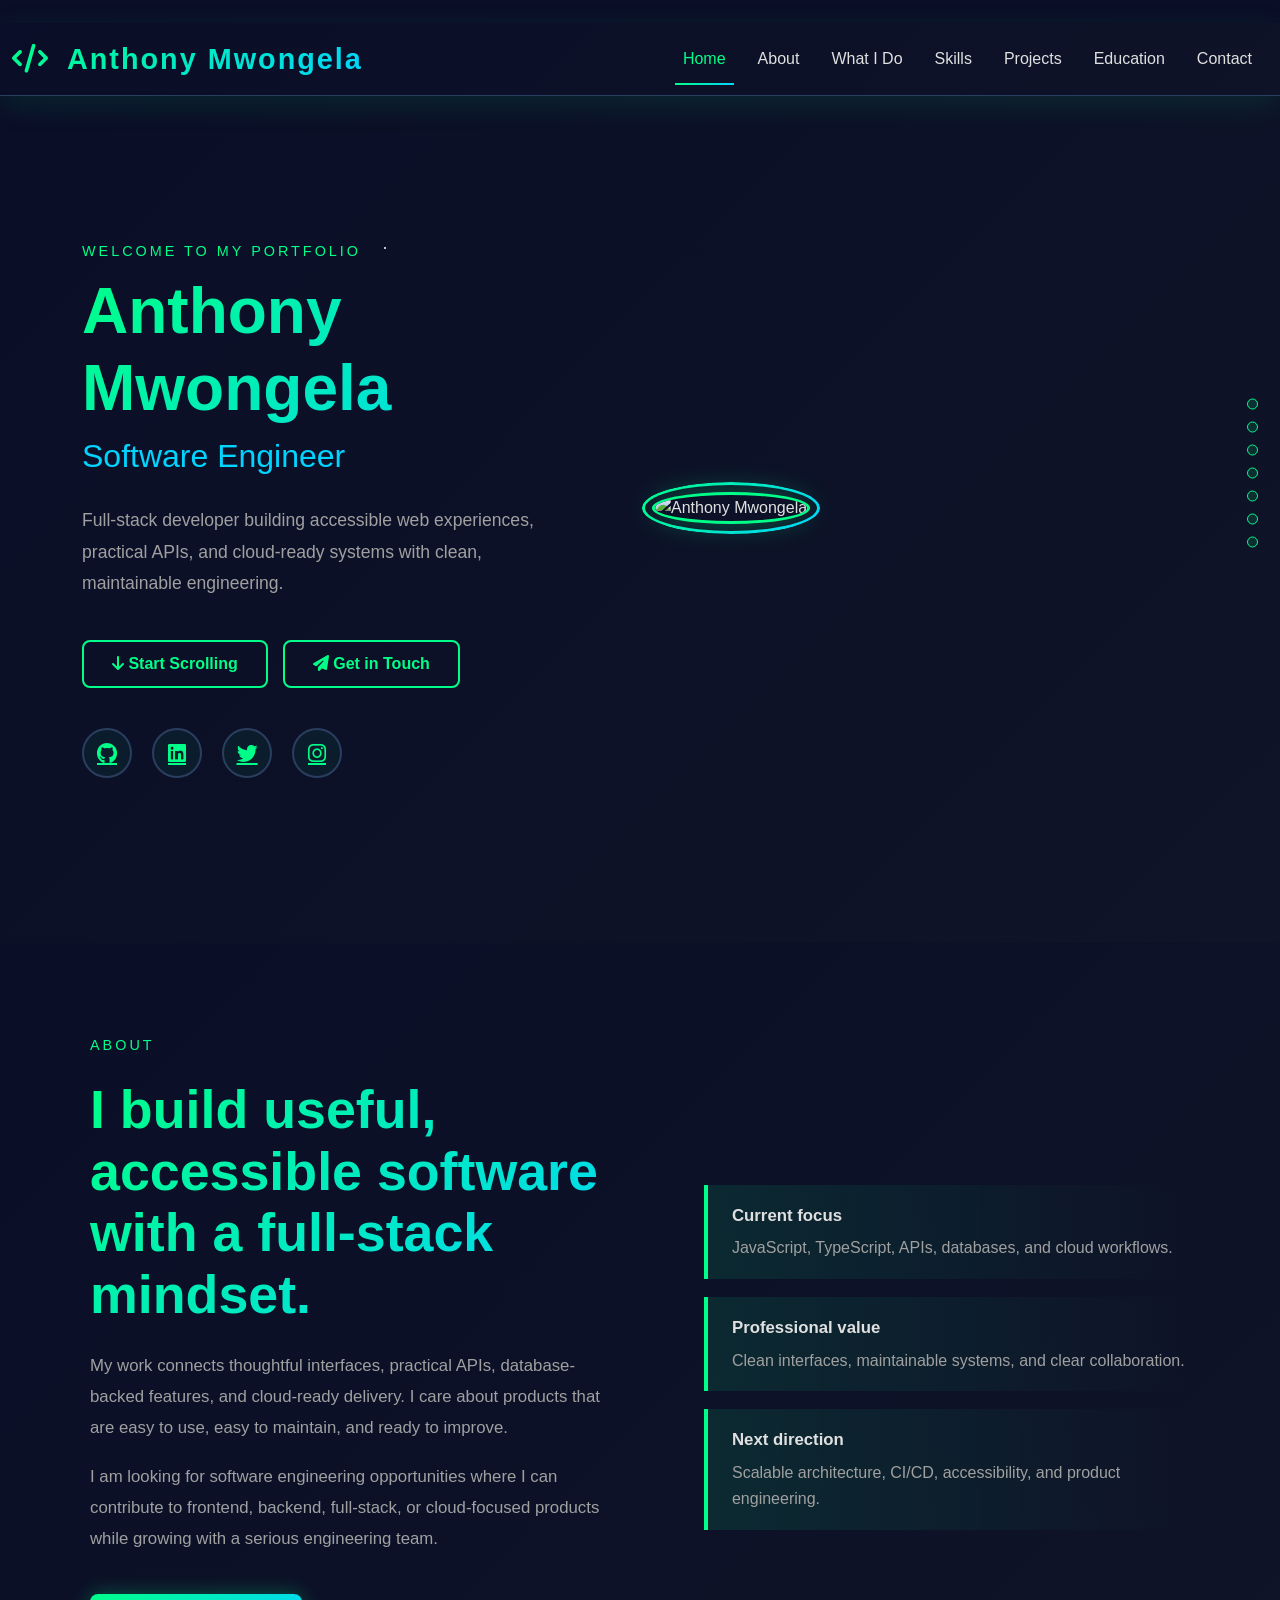
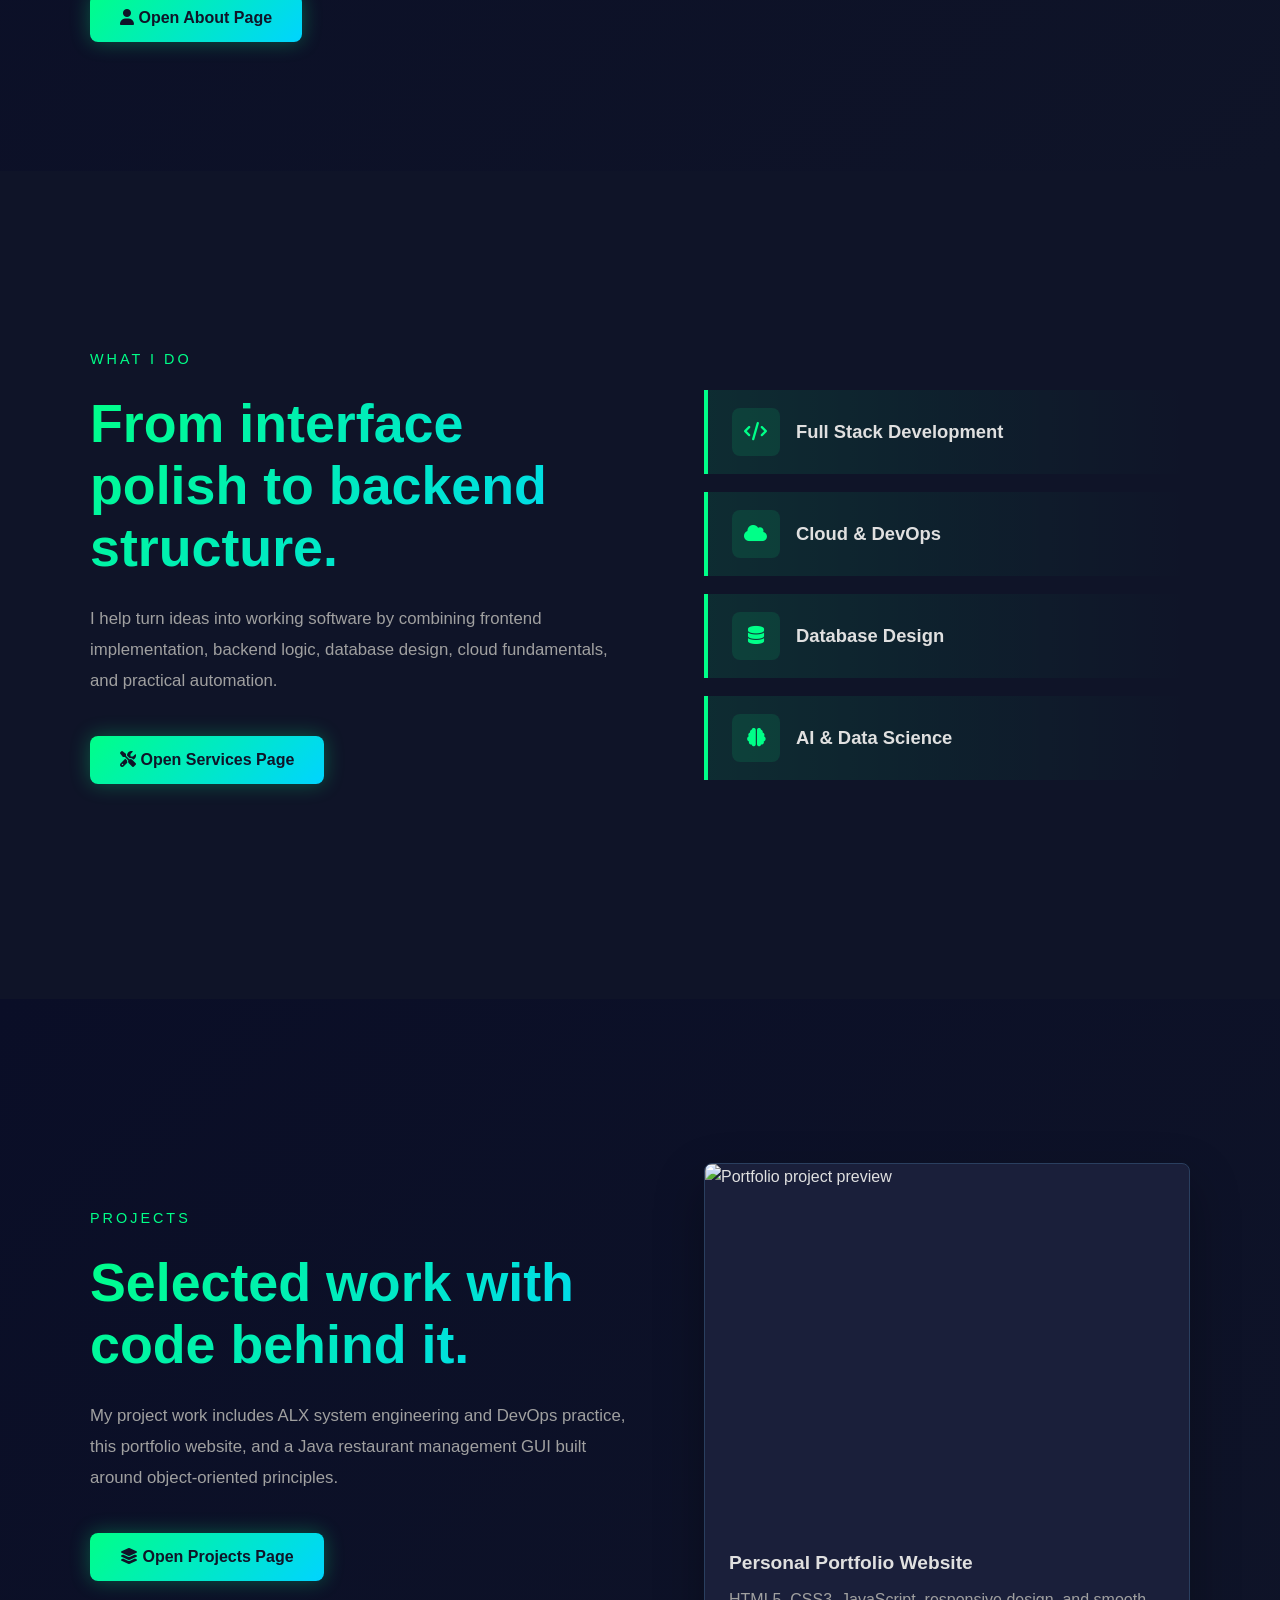
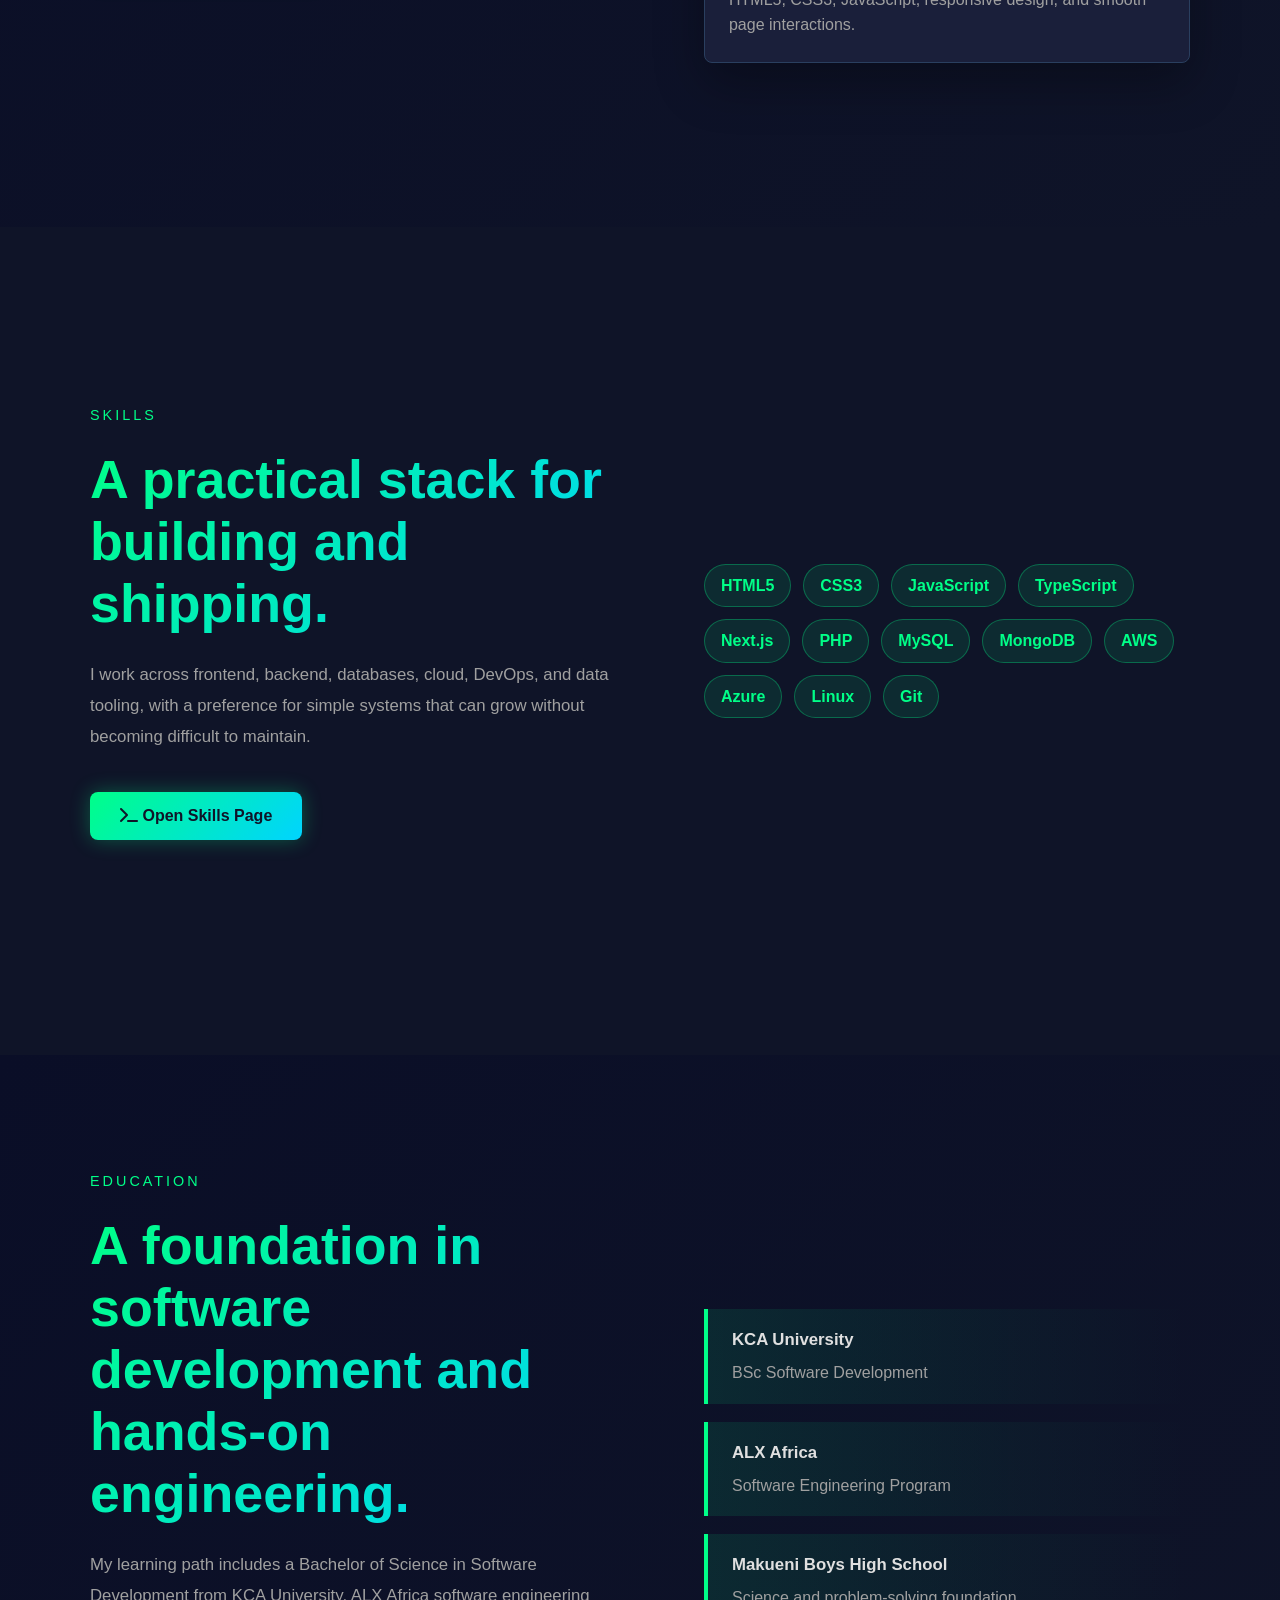
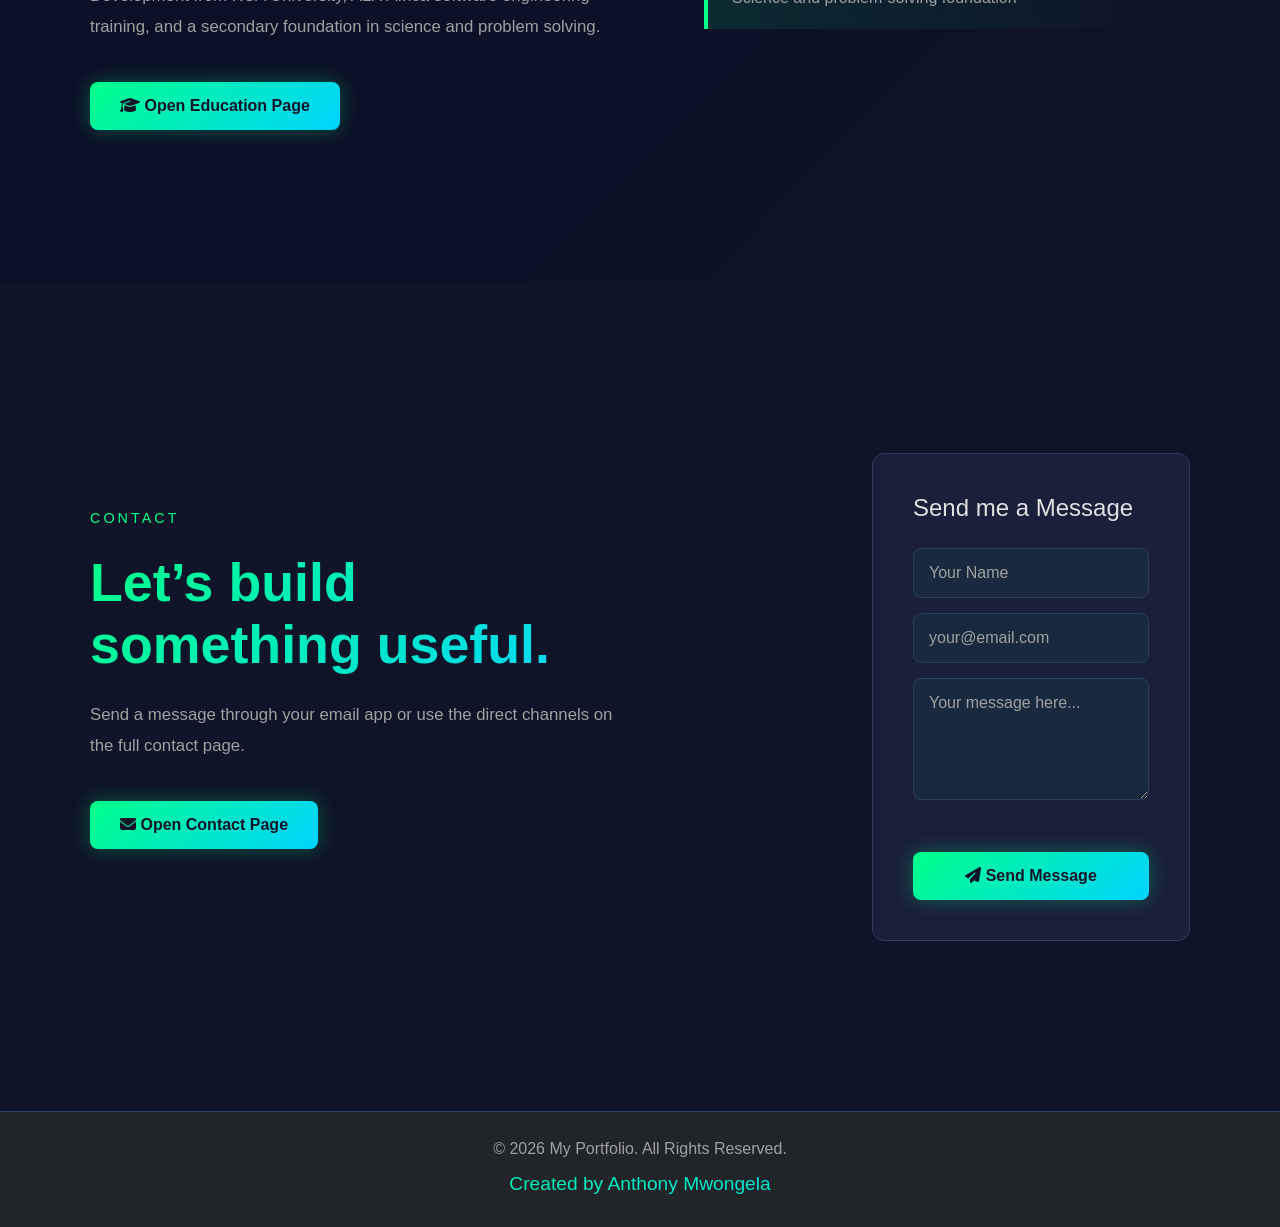
==== commit 36940905: "worked on the gmail" ====
--- a/index.html
+++ b/index.html
@@ -1,7 +1,7 @@
 <!DOCTYPE html>
-<html lang="en">
+<html lang="en" class="home-scroll">
 <head>
-    <meta charset="UTF-8">  
+    <meta charset="UTF-8">
     <meta name="viewport" content="width=device-width, initial-scale=1">
     <title>Anthony Mwongela - Software Engineer</title>
     <link
@@ -9,15 +9,14 @@
       rel="stylesheet"
       integrity="sha384-T3c6CoIi6uLrA9TneNEoa7RxnatzjcDSCmG1MXxSR1GAsXEV/Dwwykc2MPK8M2HN"
       crossorigin="anonymous"
-    />
-    <link rel="stylesheet" href="https://cdnjs.cloudflare.com/ajax/libs/font-awesome/6.4.0/css/all.min.css" />
-    <link rel="stylesheet" href="style.css" />
+    >
+    <link rel="stylesheet" href="https://cdnjs.cloudflare.com/ajax/libs/font-awesome/6.4.0/css/all.min.css">
+    <link rel="stylesheet" href="style.css">
 </head>
-<body>
-    <!-- Modern Navbar -->
+<body class="home-fullpage">
     <nav id="NavPos" class="navbar navbar-expand-lg w-100 modern-navbar">
       <div class="container-fluid">
-        <a class="navbar-brand neon-brand" href="#home">
+        <a class="navbar-brand neon-brand" href="index.html">
           <i class="fas fa-code"></i> Anthony Mwongela
         </a>
         <button
@@ -33,472 +32,278 @@
         </button>
         <div class="collapse navbar-collapse" id="navbarSupportedContent">
           <ul class="navbar-nav ms-auto mb-3 mb-lg-0">
-            <li class="nav-item">
-              <a class="nav-link nav-modern" href="#home">Home</a>
-            </li>
-            <li class="nav-item">
-              <a class="nav-link nav-modern" id="aboutBtn" href="#about">About</a>
-            </li>
-            <li class="nav-item">
-              <a class="nav-link nav-modern" id="whatDoBtn" href="#whatido">What I Do</a>
-            </li>
-            <li class="nav-item">
-              <a class="nav-link nav-modern" id="skillsBtn" href="#skills">Skills</a>
-            </li>
-            <li class="nav-item">
-              <a class="nav-link nav-modern" id="projectsBtn" href="#projects">Projects</a>
-            </li>
-            <li class="nav-item">
-              <a class="nav-link nav-modern" id="EducationBtn" href="#education">Education</a>
-            </li>
-            <li class="nav-item">
-              <a class="nav-link nav-modern" id="contactBtn" href="#contact">Contact</a>
-            </li>
+            <li class="nav-item"><a class="nav-link nav-modern" href="index.html">Home</a></li>
+            <li class="nav-item"><a class="nav-link nav-modern" href="about.html">About</a></li>
+            <li class="nav-item"><a class="nav-link nav-modern" href="whatido.html">What I Do</a></li>
+            <li class="nav-item"><a class="nav-link nav-modern" href="skills.html">Skills</a></li>
+            <li class="nav-item"><a class="nav-link nav-modern" href="projects.html">Projects</a></li>
+            <li class="nav-item"><a class="nav-link nav-modern" href="education.html">Education</a></li>
+            <li class="nav-item"><a class="nav-link nav-modern" href="contact.html">Contact</a></li>
           </ul>
         </div>
       </div>
     </nav>
 
-    <!-- Hero Section -->
-    <section id="home" class="hero-section">
-      <div class="stars"></div>
-      <div class="container-lg">
-        <div class="row min-vh-100 align-items-center">
-          <div class="col-lg-6 order-lg-last mb-5 mb-lg-0">
-            <div class="hero-image">
-              <div class="profile-glow">
-                <img id="myProfileImage"
-                  src="projectsimages/boykid254.jpg"
-                  alt="Anthony Mwongela"
-                  class="profile-img"
-                />
-              </div>
-            </div>
-          </div>
-          <div class="col-lg-6 order-lg-first" id="about">
-            <div class="hero-content">
-              <div class="greeting-text">
-                <span class="greeting-label">Welcome to my portfolio</span>
-                <h1 class="hero-title">
-                  <span class="neon-text">Anthony Mwongela</span>
-                  <span class="subtitle-text">Software Engineer</span>
-                </h1>
-              </div>
-              
-              <p class="hero-description">
-                Full-stack developer crafting innovative digital solutions. Specialized in web development, cloud infrastructure, and software engineering with expertise across multiple programming languages and frameworks.
-              </p>
-              
-              <div class="cta-buttons">
-                <a href="myresume.pdf" target="_blank" class="btn btn-neon">
-                  <i class="fas fa-download"></i> Download Resume
-                </a>
-                <button class="btn btn-outline-neon" id="contactCTA">
-                  <i class="fas fa-paper-plane"></i> Get in Touch
+    <div class="home-scroll-dots" aria-label="Homepage sections">
+      <a href="#home" aria-label="Home"></a>
+      <a href="#about-preview" aria-label="About"></a>
+      <a href="#services-preview" aria-label="What I Do"></a>
+      <a href="#projects-preview" aria-label="Projects"></a>
+      <a href="#skills-preview" aria-label="Skills"></a>
+      <a href="#education-preview" aria-label="Education"></a>
+      <a href="#contact-preview" aria-label="Contact"></a>
+    </div>
+
+    <main>
+      <section id="home" class="hero-section home-hero home-panel">
+        <div class="stars"></div>
+        <div class="container-lg">
+          <div class="row home-panel-row align-items-center">
+            <div class="col-lg-6 order-lg-last mb-5 mb-lg-0">
+              <div class="hero-image">
+                <div class="profile-glow">
+                  <img
+                    id="myProfileImage"
+                    src="projectsimages/Boykid254.jpg"
+                    alt="Anthony Mwongela"
+                    class="profile-img"
+                  >
+                </div>
+              </div>
+            </div>
+            <div class="col-lg-6 order-lg-first">
+              <div class="hero-content">
+                <div class="greeting-text">
+                  <span class="greeting-label">Welcome to my portfolio</span>
+                  <h1 class="hero-title">
+                    <span class="neon-text">Anthony Mwongela</span>
+                    <span class="subtitle-text">Software Engineer</span>
+                  </h1>
+                </div>
+
+                <p class="hero-description">
+                  Full-stack developer building accessible web experiences, practical APIs, and cloud-ready systems with clean, maintainable engineering.
+                </p>
+
+                <div class="cta-buttons">
+                  <button class="btn btn-outline-neon" id="exploreCTA">
+                    <i class="fas fa-arrow-down"></i> Start Scrolling
+                  </button>
+                  <a class="btn btn-outline-neon" href="contact.html">
+                    <i class="fas fa-paper-plane"></i> Get in Touch
+                  </a>
+                </div>
+
+                <div class="social-links">
+                  <a href="https://github.com/Robadev254" class="social-link" title="GitHub" target="_blank" rel="noopener">
+                    <i class="fab fa-github"></i>
+                  </a>
+                  <a href="https://www.linkedin.com/in/anthony-robert-5a5290227/" class="social-link" title="LinkedIn" target="_blank" rel="noopener">
+                    <i class="fab fa-linkedin"></i>
+                  </a>
+                  <a href="https://x.com/roba_254" class="social-link" title="Twitter" target="_blank" rel="noopener">
+                    <i class="fab fa-twitter"></i>
+                  </a>
+                  <a href="https://www.instagram.com/robahdev?igsh=MXdjMG0wbms0Z2U4bQ==" class="social-link" title="Instagram" target="_blank" rel="noopener">
+                    <i class="fab fa-instagram"></i>
+                  </a>
+                </div>
+              </div>
+            </div>
+          </div>
+        </div>
+      </section>
+
+      <section id="about-preview" class="home-panel home-page-panel">
+        <div class="container">
+          <div class="home-panel-layout">
+            <div>
+              <span class="greeting-label">About</span>
+              <h2 class="home-panel-title">I build useful, accessible software with a full-stack mindset.</h2>
+              <p class="home-panel-copy">
+                My work connects thoughtful interfaces, practical APIs, database-backed features, and cloud-ready delivery. I care about products that are easy to use, easy to maintain, and ready to improve.
+              </p>
+              <p class="home-panel-copy">
+                I am looking for software engineering opportunities where I can contribute to frontend, backend, full-stack, or cloud-focused products while growing with a serious engineering team.
+              </p>
+              <div class="cta-buttons">
+                <a href="about.html" class="btn btn-neon">
+                  <i class="fas fa-user"></i> Open About Page
+                </a>
+              </div>
+            </div>
+            <div class="home-highlight-list" aria-label="About highlights">
+              <div>
+                <strong>Current focus</strong>
+                <span>JavaScript, TypeScript, APIs, databases, and cloud workflows.</span>
+              </div>
+              <div>
+                <strong>Professional value</strong>
+                <span>Clean interfaces, maintainable systems, and clear collaboration.</span>
+              </div>
+              <div>
+                <strong>Next direction</strong>
+                <span>Scalable architecture, CI/CD, accessibility, and product engineering.</span>
+              </div>
+            </div>
+          </div>
+        </div>
+      </section>
+
+      <section id="services-preview" class="home-panel home-page-panel alt-panel">
+        <div class="container">
+          <div class="home-panel-layout">
+            <div>
+              <span class="greeting-label">What I Do</span>
+              <h2 class="home-panel-title">From interface polish to backend structure.</h2>
+              <p class="home-panel-copy">
+                I help turn ideas into working software by combining frontend implementation, backend logic, database design, cloud fundamentals, and practical automation.
+              </p>
+              <div class="cta-buttons">
+                <a href="whatido.html" class="btn btn-neon">
+                  <i class="fas fa-screwdriver-wrench"></i> Open Services Page
+                </a>
+              </div>
+            </div>
+            <div class="home-service-list">
+              <div><i class="fas fa-code"></i><span>Full Stack Development</span></div>
+              <div><i class="fas fa-cloud"></i><span>Cloud & DevOps</span></div>
+              <div><i class="fas fa-database"></i><span>Database Design</span></div>
+              <div><i class="fas fa-brain"></i><span>AI & Data Science</span></div>
+            </div>
+          </div>
+        </div>
+      </section>
+
+      <section id="projects-preview" class="home-panel home-page-panel">
+        <div class="container">
+          <div class="home-panel-layout">
+            <div>
+              <span class="greeting-label">Projects</span>
+              <h2 class="home-panel-title">Selected work with code behind it.</h2>
+              <p class="home-panel-copy">
+                My project work includes ALX system engineering and DevOps practice, this portfolio website, and a Java restaurant management GUI built around object-oriented principles.
+              </p>
+              <div class="cta-buttons">
+                <a href="projects.html" class="btn btn-neon">
+                  <i class="fas fa-layer-group"></i> Open Projects Page
+                </a>
+              </div>
+            </div>
+            <div class="home-project-showcase">
+              <img src="projectsimages/myPortifolio.jpg" alt="Portfolio project preview">
+              <div>
+                <strong>Personal Portfolio Website</strong>
+                <span>HTML5, CSS3, JavaScript, responsive design, and smooth page interactions.</span>
+              </div>
+            </div>
+          </div>
+        </div>
+      </section>
+
+      <section id="skills-preview" class="home-panel home-page-panel alt-panel">
+        <div class="container">
+          <div class="home-panel-layout">
+            <div>
+              <span class="greeting-label">Skills</span>
+              <h2 class="home-panel-title">A practical stack for building and shipping.</h2>
+              <p class="home-panel-copy">
+                I work across frontend, backend, databases, cloud, DevOps, and data tooling, with a preference for simple systems that can grow without becoming difficult to maintain.
+              </p>
+              <div class="cta-buttons">
+                <a href="skills.html" class="btn btn-neon">
+                  <i class="fas fa-terminal"></i> Open Skills Page
+                </a>
+              </div>
+            </div>
+            <div class="home-skill-cloud" aria-label="Skills preview">
+              <span>HTML5</span>
+              <span>CSS3</span>
+              <span>JavaScript</span>
+              <span>TypeScript</span>
+              <span>Next.js</span>
+              <span>PHP</span>
+              <span>MySQL</span>
+              <span>MongoDB</span>
+              <span>AWS</span>
+              <span>Azure</span>
+              <span>Linux</span>
+              <span>Git</span>
+            </div>
+          </div>
+        </div>
+      </section>
+
+      <section id="education-preview" class="home-panel home-page-panel">
+        <div class="container">
+          <div class="home-panel-layout">
+            <div>
+              <span class="greeting-label">Education</span>
+              <h2 class="home-panel-title">A foundation in software development and hands-on engineering.</h2>
+              <p class="home-panel-copy">
+                My learning path includes a Bachelor of Science in Software Development from KCA University, ALX Africa software engineering training, and a secondary foundation in science and problem solving.
+              </p>
+              <div class="cta-buttons">
+                <a href="education.html" class="btn btn-neon">
+                  <i class="fas fa-graduation-cap"></i> Open Education Page
+                </a>
+              </div>
+            </div>
+            <div class="home-timeline">
+              <div><strong>KCA University</strong><span>BSc Software Development</span></div>
+              <div><strong>ALX Africa</strong><span>Software Engineering Program</span></div>
+              <div><strong>Makueni Boys High School</strong><span>Science and problem-solving foundation</span></div>
+            </div>
+          </div>
+        </div>
+      </section>
+
+      <section id="contact-preview" class="home-panel home-page-panel contact-home-panel alt-panel">
+        <div class="container">
+          <div class="home-panel-layout">
+            <div>
+              <span class="greeting-label">Contact</span>
+              <h2 class="home-panel-title">Let’s build something useful.</h2>
+              <p class="home-panel-copy">
+                Send a message through your email app or use the direct channels on the full contact page.
+              </p>
+              <div class="cta-buttons">
+                <a href="contact.html" class="btn btn-neon">
+                  <i class="fas fa-envelope"></i> Open Contact Page
+                </a>
+              </div>
+            </div>
+            <div class="contact-form-container home-contact-form">
+              <h3>Send me a Message</h3>
+              <form class="contact-form" id="contactForm">
+                <div class="form-group">
+                  <input type="text" class="form-control" id="name" name="name" placeholder="Your Name" required>
+                </div>
+                <div class="form-group">
+                  <input type="email" class="form-control" id="email" name="email" placeholder="your@email.com" required>
+                </div>
+                <div class="form-group">
+                  <textarea class="form-control" id="message" name="message" rows="4" placeholder="Your message here..." required></textarea>
+                </div>
+                <p class="form-status" id="formStatus" role="status" aria-live="polite"></p>
+                <button type="submit" class="btn btn-neon w-100">
+                  <i class="fas fa-paper-plane"></i> Send Message
                 </button>
-              </div>
-              
-              <div class="social-links">
-                <a href="https://github.com/Robadev254" class="social-link" title="GitHub">
-                  <i class="fab fa-github"></i>
-                </a>
-                <a href="https://www.linkedin.com/in/anthony-robert-5a5290227/" class="social-link" title="LinkedIn">
-                  <i class="fab fa-linkedin"></i>
-                </a>
-                <a href="https://x.com/roba_254" class="social-link" title="Twitter">
-                  <i class="fab fa-twitter"></i>
-                </a>
-                <a href="https://www.instagram.com/robahdev?igsh=MXdjMG0wbms0Z2U4bQ==" class="social-link" title="Instagram">
-                  <i class="fab fa-instagram"></i>
-                </a>
-              </div>
-            </div>
-          </div>
-        </div>
-      </div>
-    </section>
-
-    <!-- What I Do Section -->
-    <section id="whatido" class="whatido-section">
-      <div class="container">
-        <div class="section-header text-center">
-          <h2>What I Do</h2>
-          <p class="section-subtitle">Services & Expertise</p>
-        </div>
-        
-        <div class="row g-4">
-          <div class="col-md-6 col-lg-4">
-            <div class="service-card">
-              <div class="service-icon">
-                <i class="fas fa-code"></i>
-              </div>
-              <h3>Full Stack Development</h3>
-              <p>Building responsive and dynamic web applications using modern frameworks and technologies. From frontend design to backend architecture.</p>
-            </div>
-          </div>
-          
-          <div class="col-md-6 col-lg-4">
-            <div class="service-card">
-              <div class="service-icon">
-                <i class="fas fa-cloud"></i>
-              </div>
-              <h3>Cloud & DevOps</h3>
-              <p>Deploying and managing applications on AWS and Azure. System engineering, automation, and infrastructure optimization.</p>
-            </div>
-          </div>
-          
-          <div class="col-md-6 col-lg-4">
-            <div class="service-card">
-              <div class="service-icon">
-                <i class="fas fa-database"></i>
-              </div>
-              <h3>Database Design</h3>
-              <p>Designing efficient database solutions with MySQL and MongoDB. Data modeling, optimization, and management.</p>
-            </div>
-          </div>
-          
-          <div class="col-md-6 col-lg-4">
-            <div class="service-card">
-              <div class="service-icon">
-                <i class="fas fa-laptop"></i>
-              </div>
-              <h3>GUI Applications</h3>
-              <p>Creating desktop applications with Java and modern UI frameworks. User-centric design with optimal performance.</p>
-            </div>
-          </div>
-          
-          <div class="col-md-6 col-lg-4">
-            <div class="service-card">
-              <div class="service-icon">
-                <i class="fas fa-brain"></i>
-              </div>
-              <h3>AI & Data Science</h3>
-              <p>Machine learning implementations using TensorFlow, PyTorch, and scikit-learn. Data analysis and visualization.</p>
-            </div>
-          </div>
-
-          <div class="col-md-6 col-lg-4">
-            <div class="service-card">
-              <div class="service-icon">
-                <i class="fas fa-lightbulb"></i>
-              </div>
-              <h3>Technical Consulting</h3>
-              <p>Helping teams plan, improve, and ship practical software solutions with clean architecture and reliable workflows.</p>
-            </div>
-          </div>
-        </div>
-      </div>
-    </section>
-
-    <!-- Projects Section -->
-    <section id="projects" class="projects-section">
-      <div class="container">
-        <div class="section-header text-center">
-          <h2>Projects</h2>
-          <p class="section-subtitle">Selected Work</p>
-        </div>
-
-        <div class="project-grid">
-        <!-- Project 1 -->
-        <div>
-          <div class="project-card">
-            <div class="project-image">
-              <img src="projectsimages/alx-software%20engineering%20programme.png" alt="DevOps Project">
-              <div class="project-overlay">
-                <a href="https://github.com/Robadev254/alx-system_engineering-devops" class="btn-project">
-                  <i class="fab fa-github"></i> View Code
-                </a>
-              </div>
-            </div>
-            <div class="project-content">
-              <h3>Software Engineering DevOps</h3>
-              <div class="tech-tags">
-                <span class="tech-tag">Shell</span>
-                <span class="tech-tag">Linux</span>
-                <span class="tech-tag">AWS</span>
-              </div>
-              <p>Comprehensive ALX system engineering and DevOps course covering infrastructure, automation, and deployment strategies.</p>
-            </div>
-          </div>
-        </div>
-        
-        <!-- Project 2 -->
-        <div>
-          <div class="project-card">
-            <div class="project-image">
-              <img src="projectsimages/myportifolio.jpg" alt="Portfolio Project">
-              <div class="project-overlay">
-                <a href="https://github.com/Robadev254/RobadevPortfolio" class="btn-project">
-                  <i class="fab fa-github"></i> View Code
-                </a>
-              </div>
-            </div>
-            <div class="project-content">
-              <h3>Personal Portfolio Website</h3>
-              <div class="tech-tags">
-                <span class="tech-tag">HTML5</span>
-                <span class="tech-tag">CSS3</span>
-                <span class="tech-tag">JavaScript</span>
-              </div>
-              <p>Modern, responsive portfolio website showcasing projects and professional experience with smooth animations.</p>
-            </div>
-          </div>
-        </div>
-        
-        <!-- Project 3 -->
-        <div>
-          <div class="project-card">
-            <div class="project-image">
-              <img src="projectsimages/java.jpg" alt="Java GUI Project">
-              <div class="project-overlay">
-                <a href="https://github.com/Robadev254/USERINTERFACE-JAVA" class="btn-project">
-                  <i class="fab fa-github"></i> View Code
-                </a>
-              </div>
-            </div>
-            <div class="project-content">
-              <h3>Restaurant Management GUI</h3>
-              <div class="tech-tags">
-                <span class="tech-tag">Java</span>
-                <span class="tech-tag">Swing</span>
-                <span class="tech-tag">OOP</span>
-              </div>
-              <p>Desktop application for restaurant management with intuitive GUI, built with Java and demonstrating strong OOP principles.</p>
-            </div>
-          </div>
-        </div>
-      </div>
-    </div>
-    </section>
-
-    <!-- Skills Section -->
-    <section id="skills" class="skills-section">
-      <div class="container">
-        <div class="section-header text-center">
-          <h2>Skills</h2>
-          <p class="section-subtitle">Technologies & Tools</p>
-        </div>
-
-        <div class="skills-grid">
-          <div class="skill-category">
-            <h4 class="category-title">Frontend</h4>
-            <div class="skill-items">
-              <span class="skill-badge">HTML5</span>
-              <span class="skill-badge">CSS3</span>
-              <span class="skill-badge">JavaScript</span>
-              <span class="skill-badge">TypeScript</span>
-              <span class="skill-badge">Next.js</span>
-              <span class="skill-badge">Bootstrap</span>
-              <span class="skill-badge">jQuery</span>
-              <span class="skill-badge">Responsive Design</span>
-            </div>
-          </div>
-          
-          <div class="skill-category">
-            <h4 class="category-title">Backend & Databases</h4>
-            <div class="skill-items">
-              <span class="skill-badge">TypeScript</span>
-              <span class="skill-badge">PHP</span>
-              <span class="skill-badge">MySQL</span>
-              <span class="skill-badge">PostgreSQL</span>
-              <span class="skill-badge">MongoDB</span>
-              <span class="skill-badge">Apache</span>
-              <span class="skill-badge">RESTful APIs</span>
-            </div>
-          </div>
-          
-          <div class="skill-category">
-            <h4 class="category-title">Cloud & DevOps</h4>
-            <div class="skill-items">
-              <span class="skill-badge">AWS</span>
-              <span class="skill-badge">Azure</span>
-              <span class="skill-badge">PowerShell</span>
-              <span class="skill-badge">Linux</span>
-              <span class="skill-badge">Shell Scripting</span>
-            </div>
-          </div>
-          
-          <div class="skill-category">
-            <h4 class="category-title">AI & Data Science</h4>
-            <div class="skill-items">
-              <span class="skill-badge">TensorFlow</span>
-              <span class="skill-badge">PyTorch</span>
-              <span class="skill-badge">Scikit-learn</span>
-              <span class="skill-badge">NumPy</span>
-              <span class="skill-badge">Pandas</span>
-              <span class="skill-badge">Matplotlib</span>
-            </div>
-          </div>
-          
-          <div class="skill-category">
-            <h4 class="category-title">Tools & Frameworks</h4>
-            <div class="skill-items">
-              <span class="skill-badge">Git</span>
-              <span class="skill-badge">.NET</span>
-              <span class="skill-badge">Arduino</span>
-              <span class="skill-badge">Figma</span>
-              <span class="skill-badge">Adobe Suite</span>
-              <span class="skill-badge">Blender</span>
-            </div>
-          </div>
-        </div>
-      </div>
-    </section>
-
-    <!-- Education Section -->
-    <section id="education" class="education-section">
-      <div class="container">
-        <div class="section-header text-center">
-          <h2>Education</h2>
-          <p class="section-subtitle">Academic Background</p>
-        </div>
-
-        <div class="education-grid">
-          <div class="education-card">
-            <div class="education-icon">
-              <i class="fas fa-graduation-cap"></i>
-            </div>
-            <img src="images/kca.jpg" class="education-img" alt="KCA University">
-            <div class="education-content">
-              <h3>KCA University</h3>
-              <p class="degree">Bachelor of Science in Software Development</p>
-              <p class="grade"><strong>Grade:</strong> Second Class Upper</p>
-              <p class="duration">Full-time, 4 years</p>
-            </div>
-          </div>
-
-          <div class="education-card">
-            <div class="education-icon">
-              <i class="fas fa-certificate"></i>
-            </div>
-            <img src="images/alx.png" class="education-img" alt="ALX Africa">
-            <div class="education-content">
-              <h3>ALX Africa</h3>
-              <p class="degree">Software Engineering Online Course</p>
-              <p class="grade"><strong>Score:</strong> 80%</p>
-              <p class="additional"><strong>AI Career Essentials:</strong> 85%</p>
-              <p class="duration">Intensive 12-month program</p>
-            </div>
-          </div>
-
-          <div class="education-card">
-            <div class="education-icon">
-              <i class="fas fa-book"></i>
-            </div>
-            <img src="images/mb%20city.png" class="education-img" alt="Makueni Boys High School">
-            <div class="education-content">
-              <h3>Makueni Boys High School</h3>
-              <p class="degree">Secondary Education</p>
-              <p class="duration">Academic foundation in science, technology, and problem solving.</p>
-            </div>
-          </div>
-        </div>
-      </div>
-    </section>
-
-    <!-- Contact Section -->
-    <section id="contact" class="contact-section">
-      <div class="container">
-      <div class="section-header text-center">
-        <h2>Get In Touch</h2>
-        <p class="section-subtitle">Let's collaborate and build something amazing</p>
-      </div>
-      
-      <div class="row g-4">
-        <!-- Contact Form -->
-        <div class="col-lg-6">
-          <div class="contact-form-container">
-            <h3>Send me a Message</h3>
-            <form class="contact-form" id="contactForm">
-              <div class="form-group">
-                <input type="text" class="form-control" id="firstName" name="first_name" placeholder="First Name" required>
-              </div>
-              <div class="form-group">
-                <input type="text" class="form-control" id="lastName" name="last_name" placeholder="Last Name" required>
-              </div>
-              <div class="form-group">
-                <input type="email" class="form-control" id="email" name="email" placeholder="your@email.com" required>
-              </div>
-              <div class="form-group">
-                <textarea class="form-control" id="message" name="message" rows="5" placeholder="Your message here..." required></textarea>
-              </div>
-              <button type="submit" class="btn btn-neon w-100">
-                <i class="fas fa-paper-plane"></i> Send Message
-              </button>
-            </form>
-          </div>
-        </div>
-        
-        <!-- Contact Methods -->
-        <div class="col-lg-6">
-          <div class="contact-methods">
-            <h3>Other Ways to Reach Me</h3>
-            
-            <div class="contact-method">
-              <div class="method-icon">
-                <i class="fab fa-whatsapp"></i>
-              </div>
-              <div class="method-content">
-                <h4>WhatsApp</h4>
-                <p><button type="button" class="btn btn-outline-neon contact-action" data-contact-action="whatsapp">Chat on WhatsApp</button></p>
-              </div>
-            </div>
-            
-            <div class="contact-method">
-              <div class="method-icon">
-                <i class="fas fa-phone"></i>
-              </div>
-              <div class="method-content">
-                <h4>Phone Call</h4>
-                <p><button type="button" class="btn btn-outline-neon contact-action" data-contact-action="phone">Call Me</button></p>
-              </div>
-            </div>
-            
-            <div class="contact-method">
-              <div class="method-icon">
-                <i class="fab fa-linkedin"></i>
-              </div>
-              <div class="method-content">
-                <h4>LinkedIn</h4>
-                <p><button type="button" class="btn btn-outline-neon contact-action" data-contact-action="linkedin">Open LinkedIn</button></p>
-                <small>View my public profile</small>
-              </div>
-            </div>
-
-            <div class="contact-method">
-              <div class="method-icon">
-                <img src="social%20icons/twitter.png" alt="" class="contact-method-img">
-              </div>
-              <div class="method-content">
-                <h4>Twitter</h4>
-                <p><button type="button" class="btn btn-outline-neon contact-action" data-contact-action="twitter">Open Twitter</button></p>
-              </div>
-            </div>
-
-            <div class="contact-method">
-              <div class="method-icon">
-                <img src="social%20icons/instagram.png" alt="" class="contact-method-img">
-              </div>
-              <div class="method-content">
-                <h4>Instagram</h4>
-                <p><button type="button" class="btn btn-outline-neon contact-action" data-contact-action="instagram">Open Instagram</button></p>
-              </div>
-            </div>
-          </div>
-        </div>
-      </div>
-      </div>
-    </section>
-  
-  <!-- Footer -->
-  <footer class="bg-dark text-center text-white py-4">
-    <p>&copy; <span id="currentYear"></span> My Portfolio. All Rights Reserved.</p>
-    <h3>Created by Anthony Mwongela</h3>
-  </footer>
-  
-  <script
-    src="https://cdn.jsdelivr.net/npm/bootstrap@5.3.2/dist/js/bootstrap.bundle.min.js"
-    integrity="sha384-C6RzsynM9kWDrMNeT87bh95OGNyZPhcTNXj1NW7RuBCsyN/o0jlpcV8Qyq46cDfL"
+              </form>
+            </div>
+          </div>
+        </div>
+      </section>
+    </main>
+
+    <footer class="bg-dark text-center text-white py-4">
+      <p>&copy; <span id="currentYear"></span> My Portfolio. All Rights Reserved.</p>
+      <h3>Created by Anthony Mwongela</h3>
+    </footer>
+
+    <script
+      src="https://cdn.jsdelivr.net/npm/bootstrap@5.3.2/dist/js/bootstrap.bundle.min.js"
+      integrity="sha384-C6RzsynM9kWDrMNeT87bh95OGNyZPhcTNXj1NW7RuBCsyN/o0jlpcV8Qyq46cDfL"
       crossorigin="anonymous"
     ></script>
     <script src="script.js"></script>
--- a/style.css
+++ b/style.css
@@ -20,6 +20,7 @@
 
 html {
   scroll-behavior: smooth;
+  scroll-padding-top: 90px;
 }
 
 body {
@@ -33,6 +34,10 @@
   overflow-x: hidden;
 }
 
+html.home-scroll {
+  scroll-snap-type: y mandatory;
+}
+
 /* ==================== NAVBAR ==================== */
 
 .modern-navbar {
@@ -88,6 +93,14 @@
   color: var(--primary-neon) !important;
 }
 
+.nav-modern.active {
+  color: var(--primary-neon) !important;
+}
+
+.nav-modern.active::after {
+  width: 100%;
+}
+
 .nav-modern:hover::after {
   width: 100%;
 }
@@ -105,6 +118,24 @@
   align-items: center;
   position: relative;
   overflow: hidden;
+}
+
+.home-hero {
+  min-height: calc(100vh - 72px);
+}
+
+.home-panel {
+  min-height: calc(100vh - 72px);
+  display: flex;
+  align-items: center;
+  position: relative;
+  scroll-snap-align: start;
+  scroll-snap-stop: always;
+  padding: 80px 0;
+}
+
+.home-panel-row {
+  min-height: calc(100vh - 190px);
 }
 
 .stars {
@@ -769,6 +800,53 @@
   color: var(--text-secondary);
 }
 
+.form-status {
+  min-height: 22px;
+  color: var(--text-secondary);
+  font-size: 0.9rem;
+  margin: 0;
+}
+
+.form-status.success {
+  color: var(--primary-neon);
+}
+
+.form-status.error {
+  color: var(--accent-neon);
+}
+
+.mail-fallback {
+  display: grid;
+  gap: 14px;
+  margin-top: 4px;
+  padding: 18px;
+  background: rgba(0, 255, 136, 0.06);
+  border: 1px solid var(--border-color);
+  border-radius: 8px;
+}
+
+.mail-fallback[hidden] {
+  display: none;
+}
+
+.mail-fallback-text {
+  color: var(--text-secondary);
+  font-size: 0.92rem;
+  margin: 0;
+}
+
+.mail-fallback-actions {
+  display: flex;
+  flex-wrap: wrap;
+  gap: 10px;
+}
+
+.mail-fallback-actions .btn {
+  min-width: 140px;
+  padding: 9px 16px;
+  font-size: 0.9rem;
+}
+
 .contact-methods {
   background: var(--card-bg);
   border: 1px solid var(--border-color);
@@ -853,6 +931,319 @@
 .method-content small {
   color: var(--text-secondary);
   font-size: 0.85rem;
+}
+
+/* ==================== PAGE LAYOUT ==================== */
+
+.page-hero {
+  background: linear-gradient(135deg, var(--dark-bg) 0%, var(--darker-bg) 100%);
+  min-height: 52vh;
+  display: flex;
+  align-items: center;
+  position: relative;
+  overflow: hidden;
+  padding: 110px 0 90px;
+}
+
+.page-hero .container {
+  position: relative;
+  z-index: 2;
+}
+
+.page-title {
+  max-width: 900px;
+  font-size: clamp(2.4rem, 5vw, 4.5rem);
+  font-weight: 800;
+  line-height: 1.12;
+  margin: 12px 0 24px;
+  background: linear-gradient(135deg, var(--primary-neon), var(--secondary-neon));
+  -webkit-background-clip: text;
+  -webkit-text-fill-color: transparent;
+  background-clip: text;
+}
+
+.page-lead {
+  max-width: 760px;
+  color: var(--text-secondary);
+  font-size: 1.15rem;
+  line-height: 1.8;
+  margin: 0;
+}
+
+.page-section {
+  padding: 110px 0;
+  background: linear-gradient(135deg, var(--dark-bg) 0%, var(--darker-bg) 100%);
+}
+
+.standalone-section {
+  padding-top: 90px;
+}
+
+.compact-header {
+  margin-bottom: 30px;
+  padding-top: 0;
+  text-align: left;
+}
+
+/* ==================== HOME OVERVIEW ==================== */
+
+.home-page-panel {
+  background: linear-gradient(135deg, var(--dark-bg) 0%, var(--darker-bg) 100%);
+}
+
+.home-page-panel.alt-panel {
+  background: var(--darker-bg);
+}
+
+.home-panel-layout {
+  display: grid;
+  grid-template-columns: minmax(0, 1.05fr) minmax(320px, 0.95fr);
+  gap: clamp(32px, 6vw, 80px);
+  align-items: center;
+}
+
+.home-panel-title {
+  max-width: 780px;
+  font-size: clamp(2.1rem, 4.2vw, 4rem);
+  font-weight: 800;
+  line-height: 1.15;
+  margin: 12px 0 24px;
+  background: linear-gradient(135deg, var(--primary-neon), var(--secondary-neon));
+  -webkit-background-clip: text;
+  -webkit-text-fill-color: transparent;
+  background-clip: text;
+}
+
+.home-panel-copy {
+  max-width: 680px;
+  color: var(--text-secondary);
+  font-size: 1.05rem;
+  line-height: 1.85;
+  margin-bottom: 18px;
+}
+
+.home-highlight-list,
+.home-service-list,
+.home-timeline {
+  display: grid;
+  gap: 18px;
+}
+
+.home-highlight-list > div,
+.home-service-list > div,
+.home-timeline > div {
+  border-left: 4px solid var(--primary-neon);
+  padding: 18px 0 18px 24px;
+  background: linear-gradient(90deg, rgba(0, 255, 136, 0.1), transparent);
+}
+
+.home-highlight-list strong,
+.home-timeline strong {
+  display: block;
+  color: var(--text-primary);
+  font-size: 1.05rem;
+  margin-bottom: 6px;
+}
+
+.home-highlight-list span,
+.home-timeline span {
+  display: block;
+  color: var(--text-secondary);
+  line-height: 1.6;
+}
+
+.home-service-list > div {
+  display: flex;
+  align-items: center;
+  gap: 16px;
+  color: var(--text-primary);
+  font-size: 1.15rem;
+  font-weight: 700;
+}
+
+.home-service-list i {
+  width: 48px;
+  height: 48px;
+  display: flex;
+  align-items: center;
+  justify-content: center;
+  flex-shrink: 0;
+  color: var(--primary-neon);
+  background: rgba(0, 255, 136, 0.1);
+  border-radius: 8px;
+}
+
+.home-project-showcase {
+  overflow: hidden;
+  border: 1px solid var(--border-color);
+  border-radius: 8px;
+  background: var(--card-bg);
+  box-shadow: 0 20px 50px rgba(0, 0, 0, 0.3);
+}
+
+.home-project-showcase img {
+  width: 100%;
+  height: clamp(220px, 35vw, 360px);
+  object-fit: cover;
+  display: block;
+}
+
+.home-project-showcase div {
+  padding: 24px;
+}
+
+.home-project-showcase strong {
+  display: block;
+  color: var(--text-primary);
+  font-size: 1.2rem;
+  margin-bottom: 8px;
+}
+
+.home-project-showcase span {
+  color: var(--text-secondary);
+  line-height: 1.6;
+}
+
+.home-skill-cloud {
+  display: flex;
+  flex-wrap: wrap;
+  gap: 12px;
+  align-content: center;
+}
+
+.home-skill-cloud span {
+  display: inline-flex;
+  align-items: center;
+  min-height: 42px;
+  color: var(--primary-neon);
+  background: rgba(0, 255, 136, 0.1);
+  border: 1px solid rgba(0, 255, 136, 0.3);
+  border-radius: 999px;
+  padding: 8px 16px;
+  font-weight: 600;
+}
+
+.home-contact-form {
+  max-width: 560px;
+  justify-self: end;
+}
+
+.home-scroll-dots {
+  position: fixed;
+  top: 50%;
+  right: 22px;
+  z-index: 999;
+  display: grid;
+  gap: 12px;
+  transform: translateY(-50%);
+}
+
+.home-scroll-dots a {
+  width: 11px;
+  height: 11px;
+  display: block;
+  border: 1px solid var(--primary-neon);
+  border-radius: 50%;
+  background: rgba(0, 255, 136, 0.12);
+  transition: all 0.2s ease;
+}
+
+.home-scroll-dots a:hover {
+  background: var(--primary-neon);
+  box-shadow: 0 0 14px rgba(0, 255, 136, 0.7);
+  transform: scale(1.25);
+}
+
+.home-fullpage footer {
+  scroll-snap-align: end;
+}
+
+.home-overview {
+  min-height: 100vh;
+  display: flex;
+  align-items: center;
+}
+
+/* ==================== ABOUT PAGE ==================== */
+
+.about-profile {
+  margin: 20px;
+}
+
+.story-layout {
+  display: grid;
+  grid-template-columns: repeat(3, 1fr);
+  gap: 28px;
+}
+
+.story-panel,
+.competency-card,
+.cta-panel {
+  background: linear-gradient(135deg, var(--card-bg) 0%, rgba(26, 31, 58, 0.55) 100%);
+  border: 1px solid var(--border-color);
+  border-radius: 8px;
+  padding: 32px;
+}
+
+.story-panel h3,
+.competency-card h3,
+.cta-panel h3 {
+  color: var(--text-primary);
+  font-size: 1.3rem;
+  font-weight: 700;
+  margin-bottom: 16px;
+}
+
+.story-panel p,
+.competency-card p,
+.cta-panel p,
+.values-copy {
+  color: var(--text-secondary);
+  line-height: 1.75;
+}
+
+.competencies-section {
+  background: var(--darker-bg);
+}
+
+.competency-grid {
+  display: grid;
+  grid-template-columns: repeat(auto-fit, minmax(280px, 1fr));
+  gap: 24px;
+}
+
+.competency-card {
+  transition: all 0.3s ease;
+}
+
+.competency-card:hover {
+  border-color: var(--primary-neon);
+  transform: translateY(-8px);
+  box-shadow: 0 18px 36px rgba(0, 255, 136, 0.13);
+}
+
+.competency-card i {
+  width: 54px;
+  height: 54px;
+  display: flex;
+  align-items: center;
+  justify-content: center;
+  color: var(--primary-neon);
+  background: rgba(0, 255, 136, 0.1);
+  border-radius: 8px;
+  font-size: 1.45rem;
+  margin-bottom: 18px;
+}
+
+.values-layout {
+  display: grid;
+  grid-template-columns: minmax(0, 1.4fr) minmax(320px, 0.8fr);
+  gap: 36px;
+  align-items: center;
+}
+
+.cta-panel .cta-buttons {
+  margin-bottom: 0;
 }
 
 /* ==================== FOOTER ==================== */
@@ -880,6 +1271,10 @@
 /* ==================== RESPONSIVE ==================== */
 
 @media (max-width: 768px) {
+  html.home-scroll {
+    scroll-snap-type: y proximity;
+  }
+
   .hero-title {
     font-size: 2.5rem;
   }
@@ -903,6 +1298,48 @@
     padding: 50px 0;
   }
 
+  .home-hero {
+    min-height: auto;
+  }
+
+  .home-panel {
+    min-height: auto;
+    padding: 80px 0;
+  }
+
+  .home-panel-row {
+    min-height: auto;
+  }
+
+  .home-panel-layout {
+    grid-template-columns: 1fr;
+    gap: 36px;
+  }
+
+  .home-contact-form {
+    max-width: none;
+    justify-self: stretch;
+  }
+
+  .home-scroll-dots {
+    display: none;
+  }
+
+  .page-hero {
+    min-height: auto;
+    padding: 80px 0 70px;
+  }
+
+  .page-section,
+  .standalone-section {
+    padding: 80px 0;
+  }
+
+  .story-layout,
+  .values-layout {
+    grid-template-columns: 1fr;
+  }
+
   .skills-grid {
     grid-template-columns: 1fr;
   }
@@ -930,11 +1367,29 @@
     font-size: 1.5rem;
   }
 
+  .page-title {
+    font-size: 2rem;
+  }
+
+  .home-panel-title {
+    font-size: 2rem;
+  }
+
+  .page-lead {
+    font-size: 1rem;
+  }
+
   .btn-neon,
   .btn-outline-neon {
     width: 100%;
   }
 
+  .story-panel,
+  .competency-card,
+  .cta-panel {
+    padding: 24px;
+  }
+
   .profile-img {
     width: 150px;
     height: 150px;
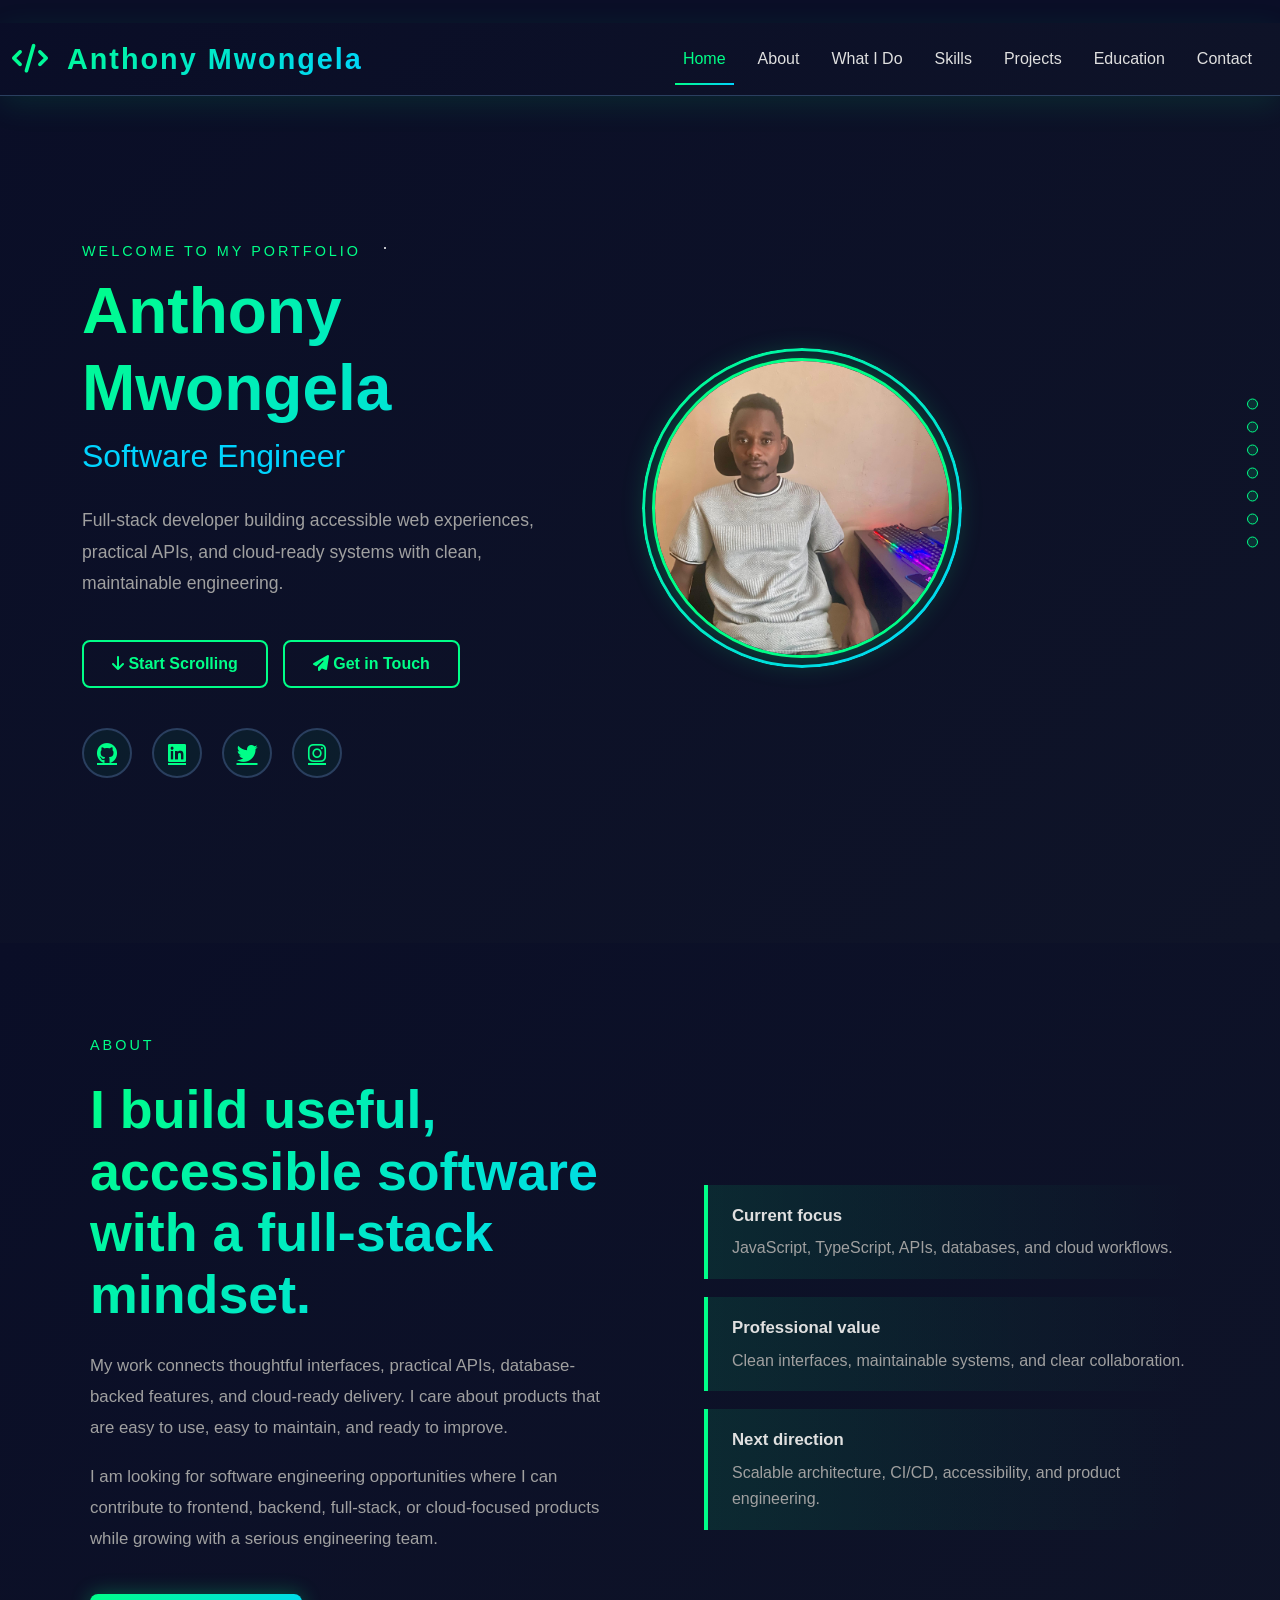
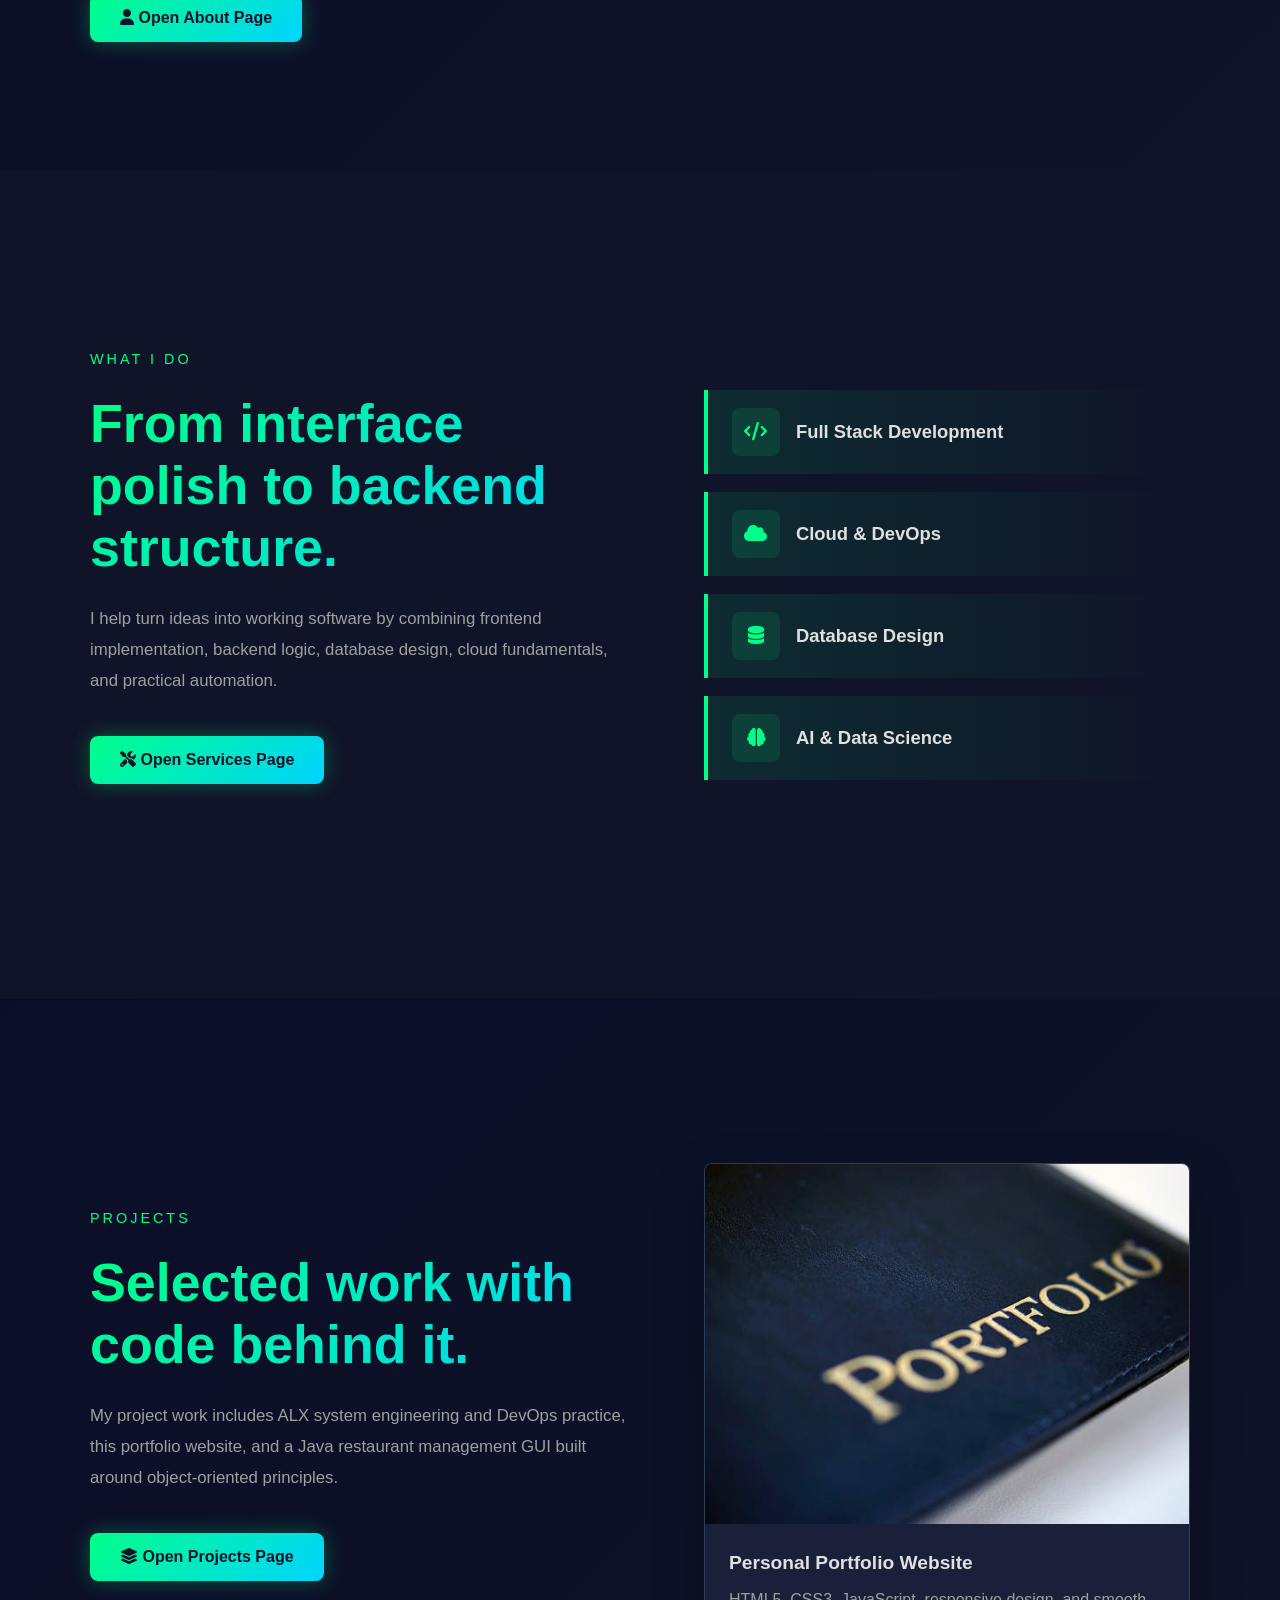
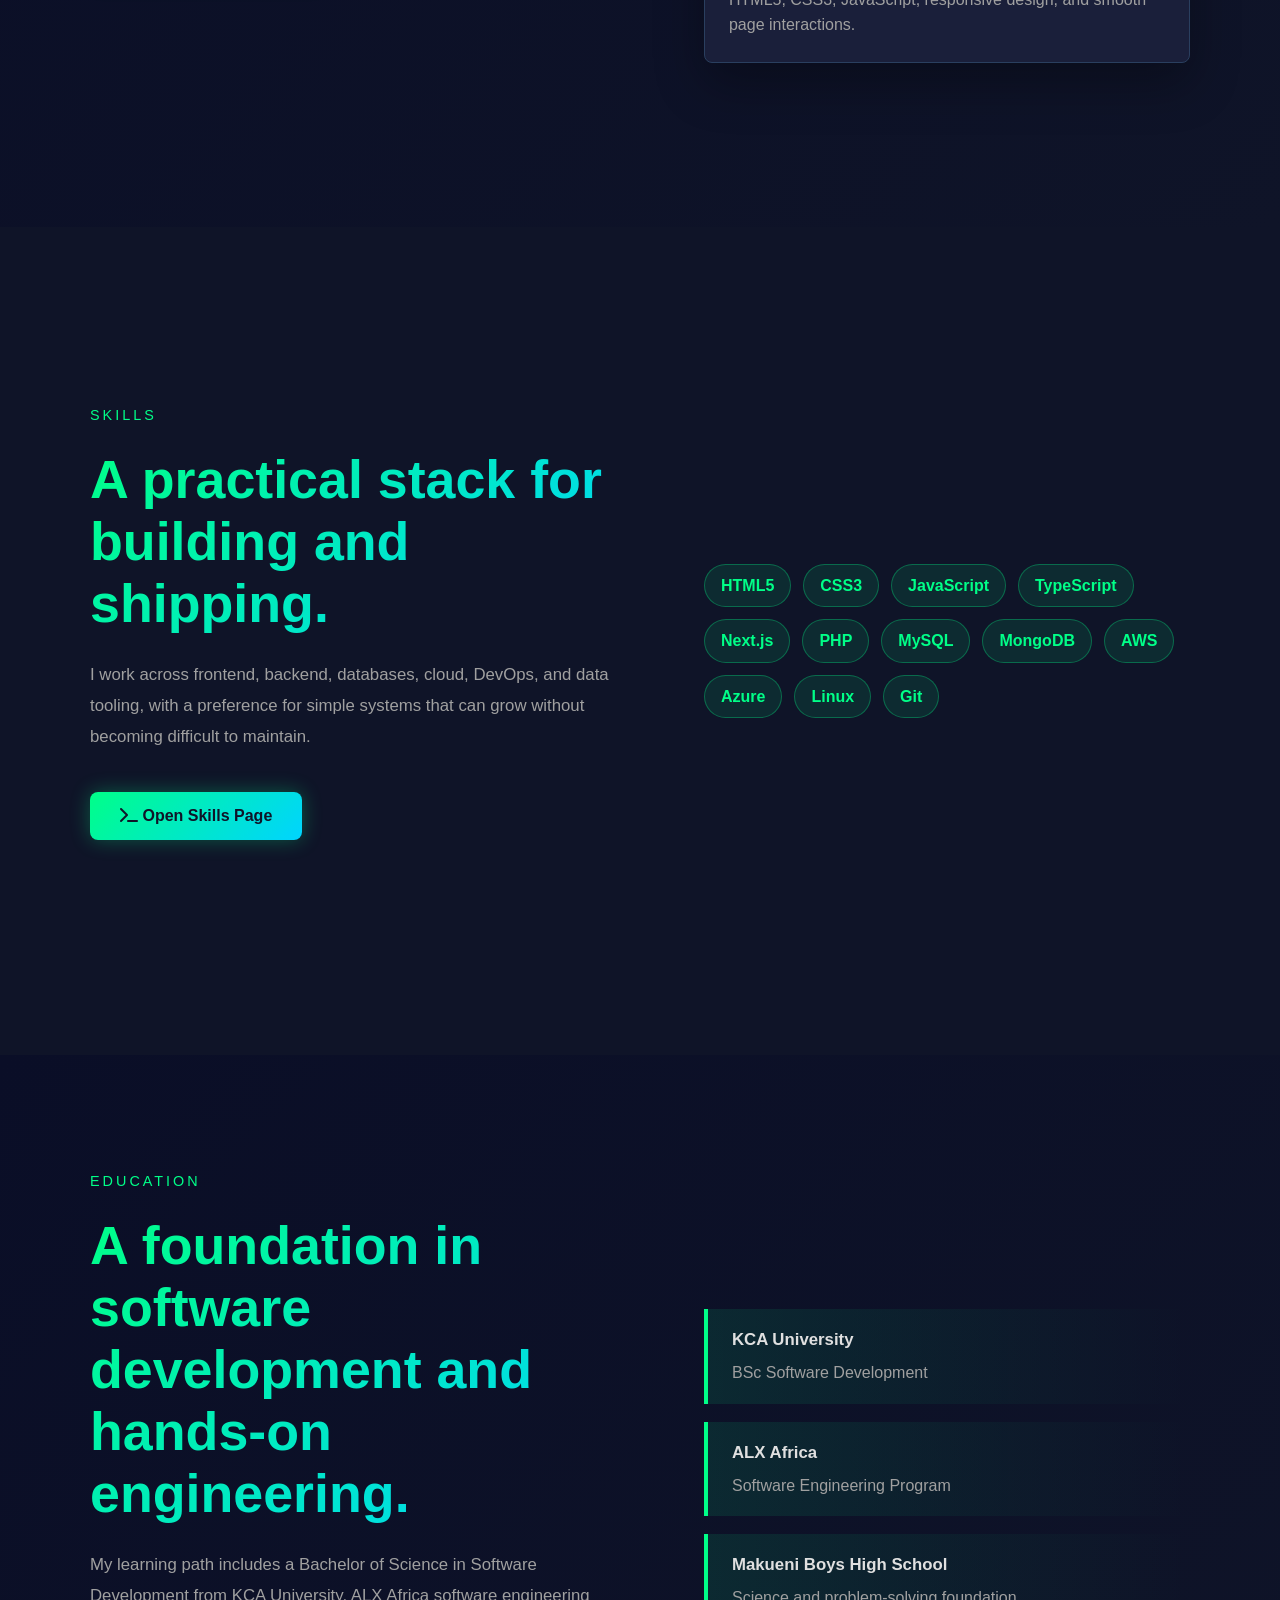
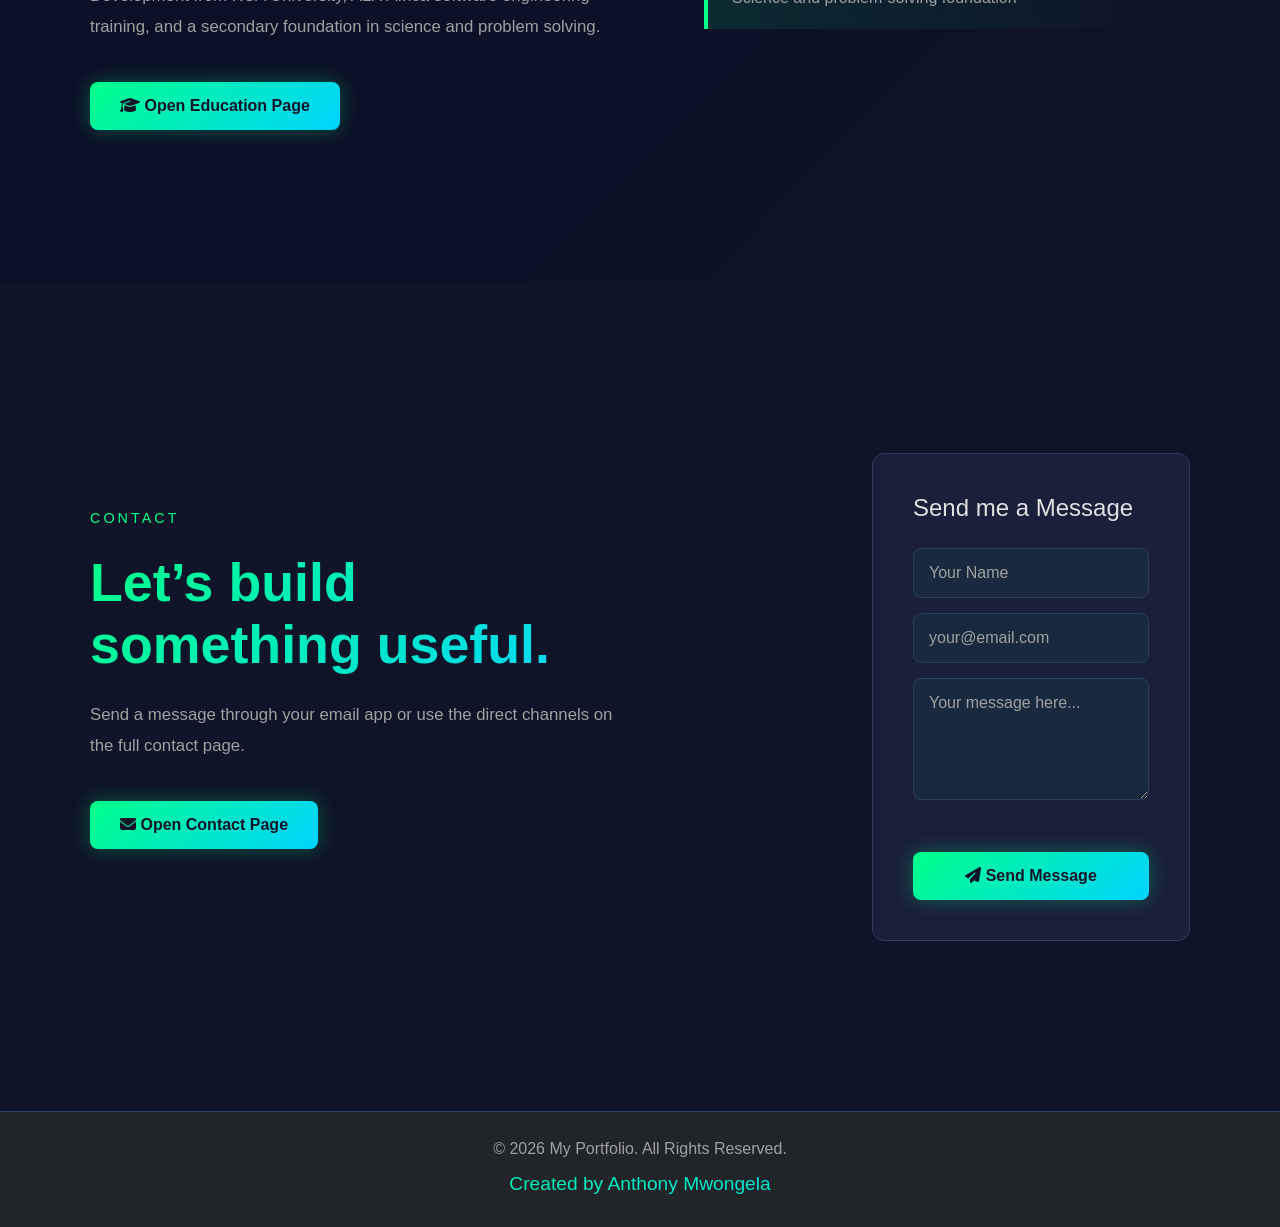
==== commit 67d67cfb: "image bug fixed" ====
--- a/index.html
+++ b/index.html
@@ -4,6 +4,7 @@
     <meta charset="UTF-8">
     <meta name="viewport" content="width=device-width, initial-scale=1">
     <title>Anthony Mwongela - Software Engineer</title>
+    <link rel="icon" href="./favicon.ico" sizes="any">
     <link
       href="https://cdn.jsdelivr.net/npm/bootstrap@5.3.2/dist/css/bootstrap.min.css"
       rel="stylesheet"
@@ -11,12 +12,12 @@
       crossorigin="anonymous"
     >
     <link rel="stylesheet" href="https://cdnjs.cloudflare.com/ajax/libs/font-awesome/6.4.0/css/all.min.css">
-    <link rel="stylesheet" href="style.css">
+    <link rel="stylesheet" href="./style.css">
 </head>
 <body class="home-fullpage">
     <nav id="NavPos" class="navbar navbar-expand-lg w-100 modern-navbar">
       <div class="container-fluid">
-        <a class="navbar-brand neon-brand" href="index.html">
+        <a class="navbar-brand neon-brand" href="./index.html">
           <i class="fas fa-code"></i> Anthony Mwongela
         </a>
         <button
@@ -32,13 +33,13 @@
         </button>
         <div class="collapse navbar-collapse" id="navbarSupportedContent">
           <ul class="navbar-nav ms-auto mb-3 mb-lg-0">
-            <li class="nav-item"><a class="nav-link nav-modern" href="index.html">Home</a></li>
-            <li class="nav-item"><a class="nav-link nav-modern" href="about.html">About</a></li>
-            <li class="nav-item"><a class="nav-link nav-modern" href="whatido.html">What I Do</a></li>
-            <li class="nav-item"><a class="nav-link nav-modern" href="skills.html">Skills</a></li>
-            <li class="nav-item"><a class="nav-link nav-modern" href="projects.html">Projects</a></li>
-            <li class="nav-item"><a class="nav-link nav-modern" href="education.html">Education</a></li>
-            <li class="nav-item"><a class="nav-link nav-modern" href="contact.html">Contact</a></li>
+            <li class="nav-item"><a class="nav-link nav-modern" href="./index.html">Home</a></li>
+            <li class="nav-item"><a class="nav-link nav-modern" href="./about.html">About</a></li>
+            <li class="nav-item"><a class="nav-link nav-modern" href="./whatido.html">What I Do</a></li>
+            <li class="nav-item"><a class="nav-link nav-modern" href="./skills.html">Skills</a></li>
+            <li class="nav-item"><a class="nav-link nav-modern" href="./projects.html">Projects</a></li>
+            <li class="nav-item"><a class="nav-link nav-modern" href="./education.html">Education</a></li>
+            <li class="nav-item"><a class="nav-link nav-modern" href="./contact.html">Contact</a></li>
           </ul>
         </div>
       </div>
@@ -64,7 +65,7 @@
                 <div class="profile-glow">
                   <img
                     id="myProfileImage"
-                    src="projectsimages/Boykid254.jpg"
+                    src="./projectsimages/boykid254.jpg"
                     alt="Anthony Mwongela"
                     class="profile-img"
                   >
@@ -89,7 +90,7 @@
                   <button class="btn btn-outline-neon" id="exploreCTA">
                     <i class="fas fa-arrow-down"></i> Start Scrolling
                   </button>
-                  <a class="btn btn-outline-neon" href="contact.html">
+                  <a class="btn btn-outline-neon" href="./contact.html">
                     <i class="fas fa-paper-plane"></i> Get in Touch
                   </a>
                 </div>
@@ -127,7 +128,7 @@
                 I am looking for software engineering opportunities where I can contribute to frontend, backend, full-stack, or cloud-focused products while growing with a serious engineering team.
               </p>
               <div class="cta-buttons">
-                <a href="about.html" class="btn btn-neon">
+                <a href="./about.html" class="btn btn-neon">
                   <i class="fas fa-user"></i> Open About Page
                 </a>
               </div>
@@ -160,7 +161,7 @@
                 I help turn ideas into working software by combining frontend implementation, backend logic, database design, cloud fundamentals, and practical automation.
               </p>
               <div class="cta-buttons">
-                <a href="whatido.html" class="btn btn-neon">
+                <a href="./whatido.html" class="btn btn-neon">
                   <i class="fas fa-screwdriver-wrench"></i> Open Services Page
                 </a>
               </div>
@@ -185,13 +186,13 @@
                 My project work includes ALX system engineering and DevOps practice, this portfolio website, and a Java restaurant management GUI built around object-oriented principles.
               </p>
               <div class="cta-buttons">
-                <a href="projects.html" class="btn btn-neon">
+                <a href="./projects.html" class="btn btn-neon">
                   <i class="fas fa-layer-group"></i> Open Projects Page
                 </a>
               </div>
             </div>
             <div class="home-project-showcase">
-              <img src="projectsimages/myPortifolio.jpg" alt="Portfolio project preview">
+              <img src="./projectsimages/myportifolio.jpg" alt="Portfolio project preview">
               <div>
                 <strong>Personal Portfolio Website</strong>
                 <span>HTML5, CSS3, JavaScript, responsive design, and smooth page interactions.</span>
@@ -211,7 +212,7 @@
                 I work across frontend, backend, databases, cloud, DevOps, and data tooling, with a preference for simple systems that can grow without becoming difficult to maintain.
               </p>
               <div class="cta-buttons">
-                <a href="skills.html" class="btn btn-neon">
+                <a href="./skills.html" class="btn btn-neon">
                   <i class="fas fa-terminal"></i> Open Skills Page
                 </a>
               </div>
@@ -244,7 +245,7 @@
                 My learning path includes a Bachelor of Science in Software Development from KCA University, ALX Africa software engineering training, and a secondary foundation in science and problem solving.
               </p>
               <div class="cta-buttons">
-                <a href="education.html" class="btn btn-neon">
+                <a href="./education.html" class="btn btn-neon">
                   <i class="fas fa-graduation-cap"></i> Open Education Page
                 </a>
               </div>
@@ -268,7 +269,7 @@
                 Send a message through your email app or use the direct channels on the full contact page.
               </p>
               <div class="cta-buttons">
-                <a href="contact.html" class="btn btn-neon">
+                <a href="./contact.html" class="btn btn-neon">
                   <i class="fas fa-envelope"></i> Open Contact Page
                 </a>
               </div>
@@ -306,6 +307,6 @@
       integrity="sha384-C6RzsynM9kWDrMNeT87bh95OGNyZPhcTNXj1NW7RuBCsyN/o0jlpcV8Qyq46cDfL"
       crossorigin="anonymous"
     ></script>
-    <script src="script.js"></script>
+    <script src="./script.js"></script>
 </body>
 </html>
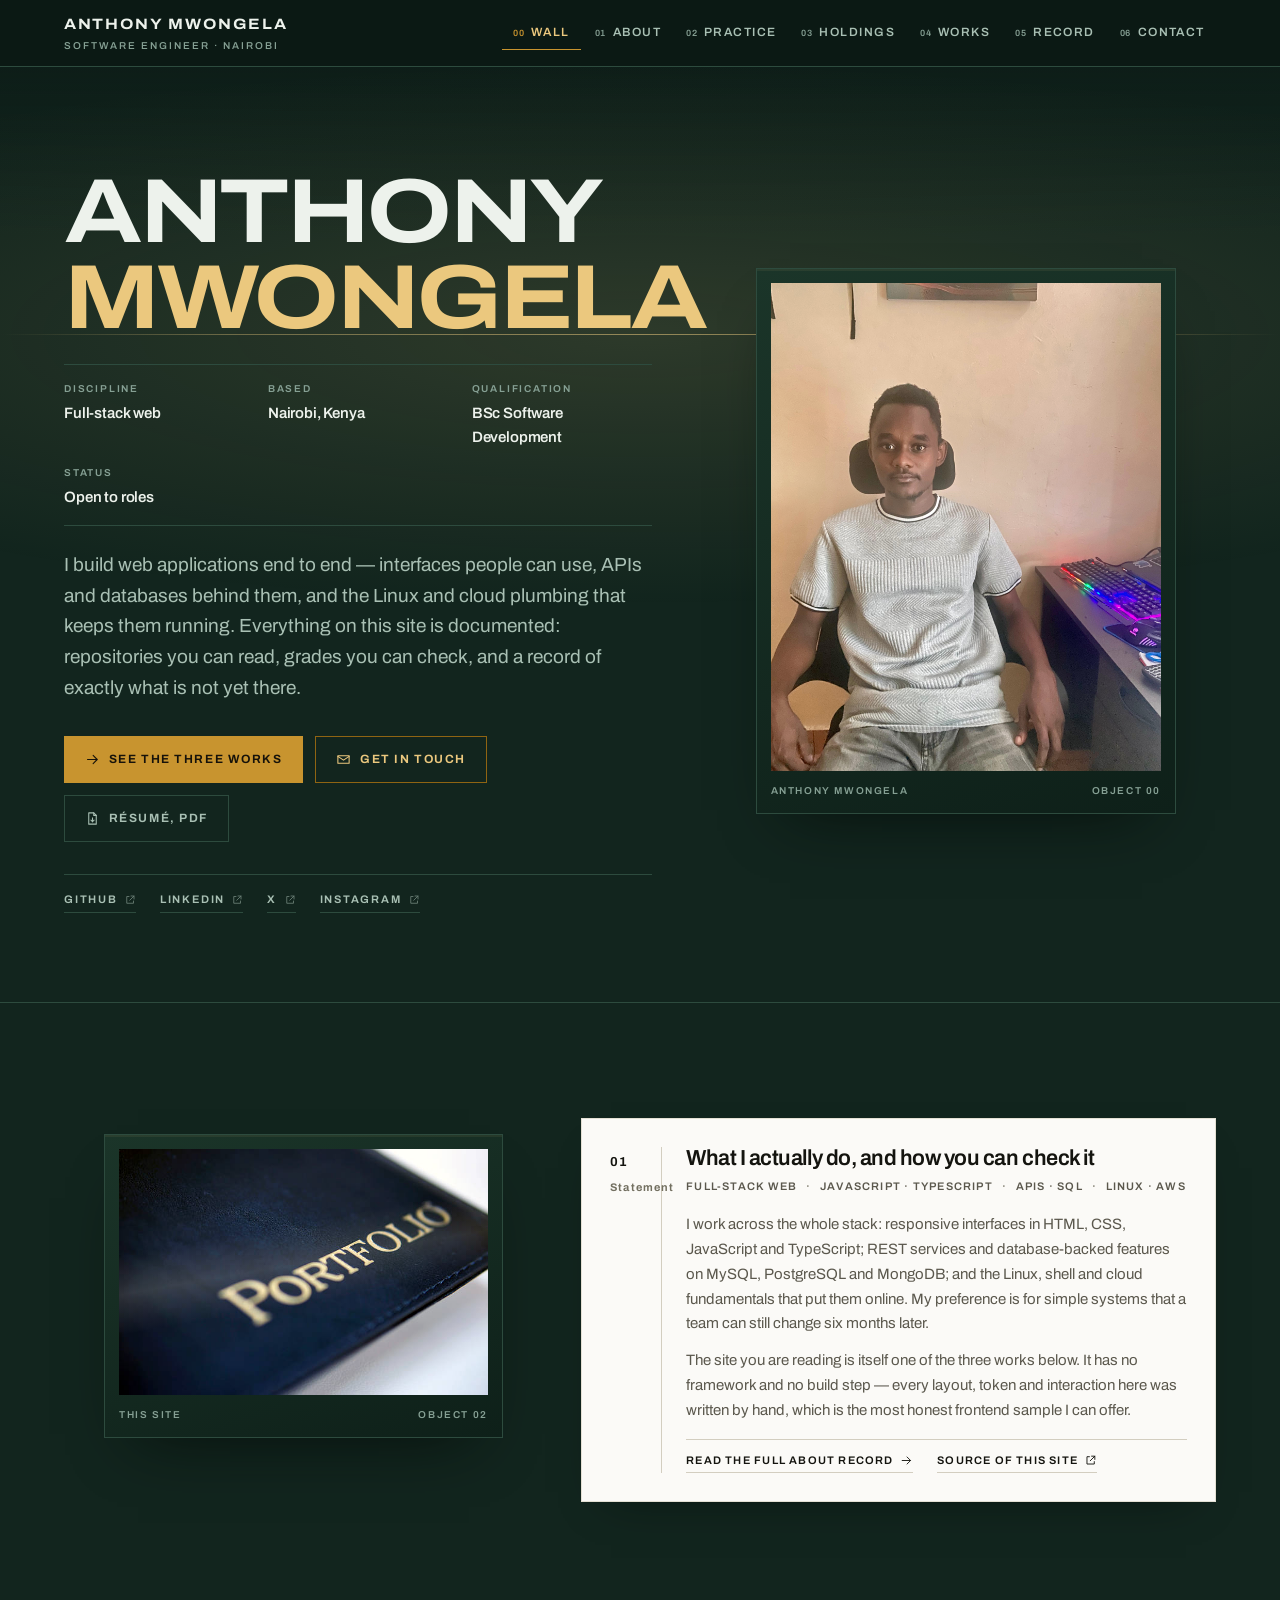
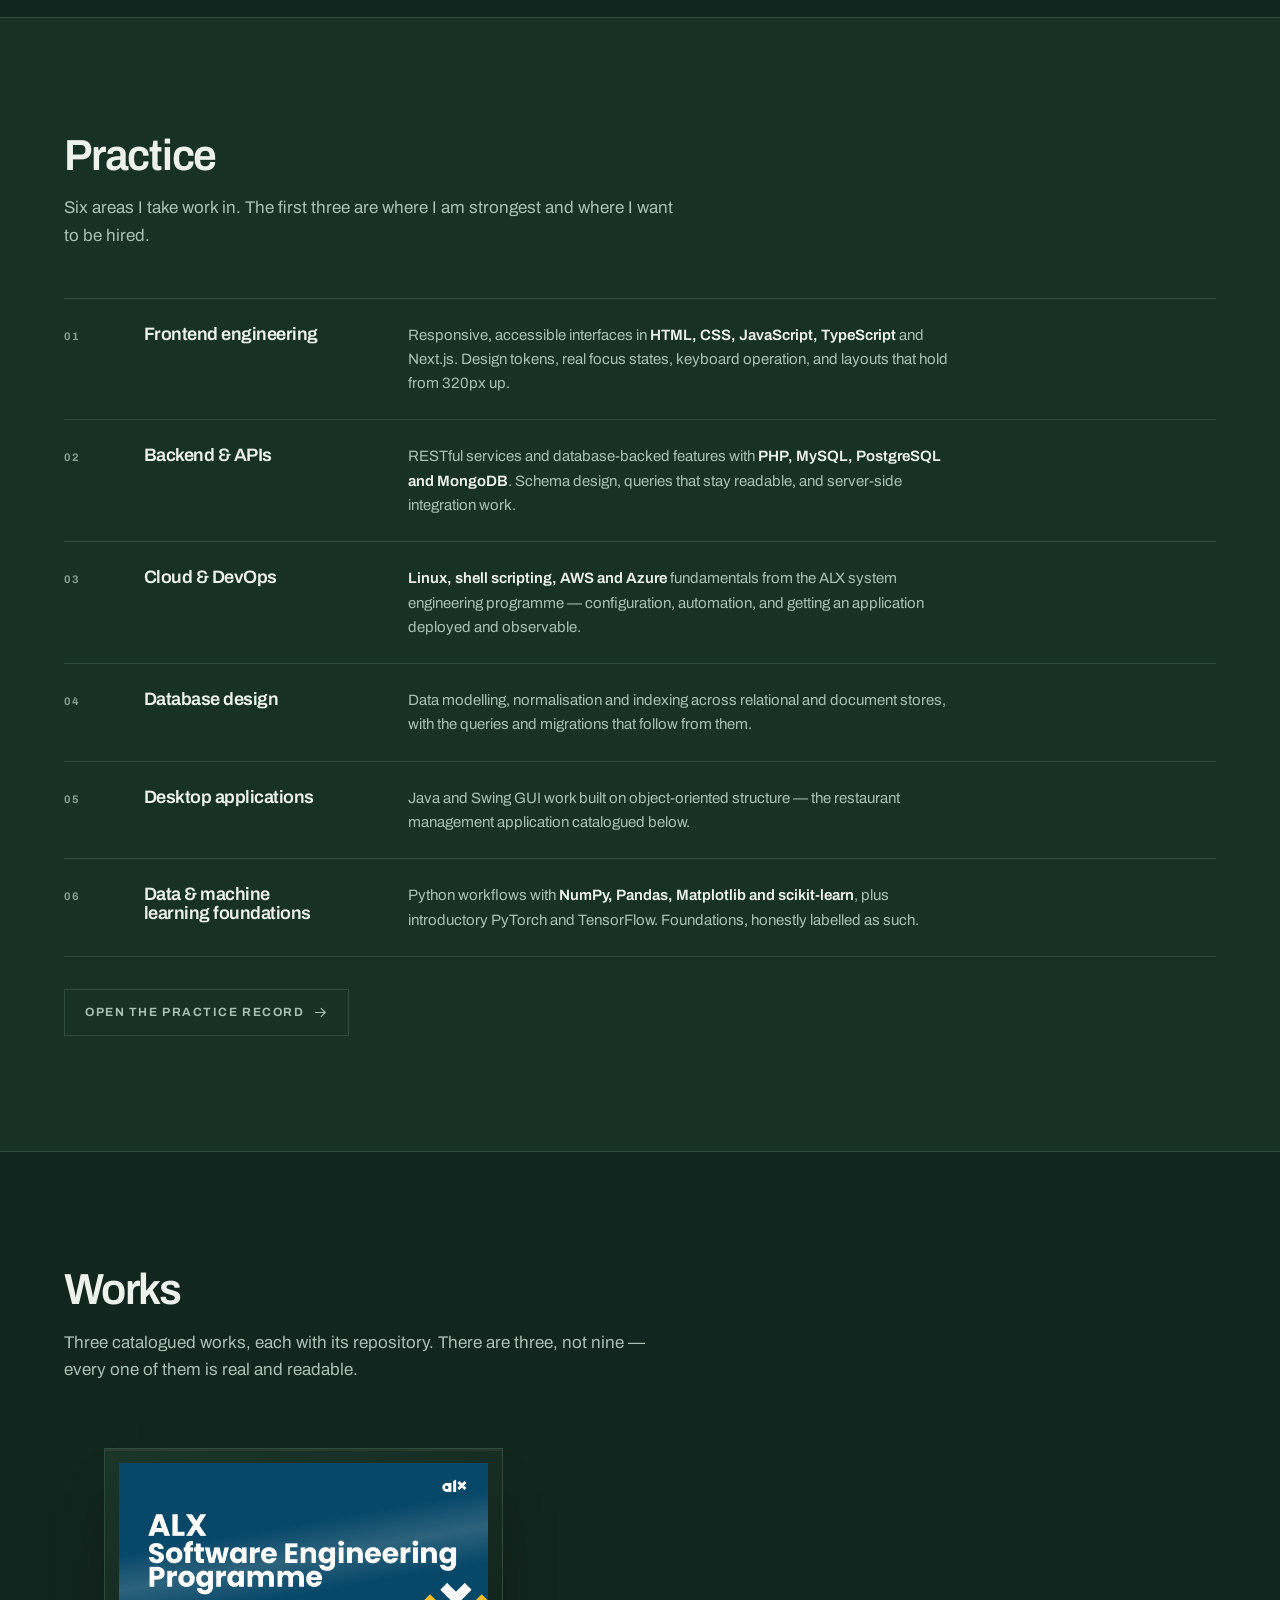
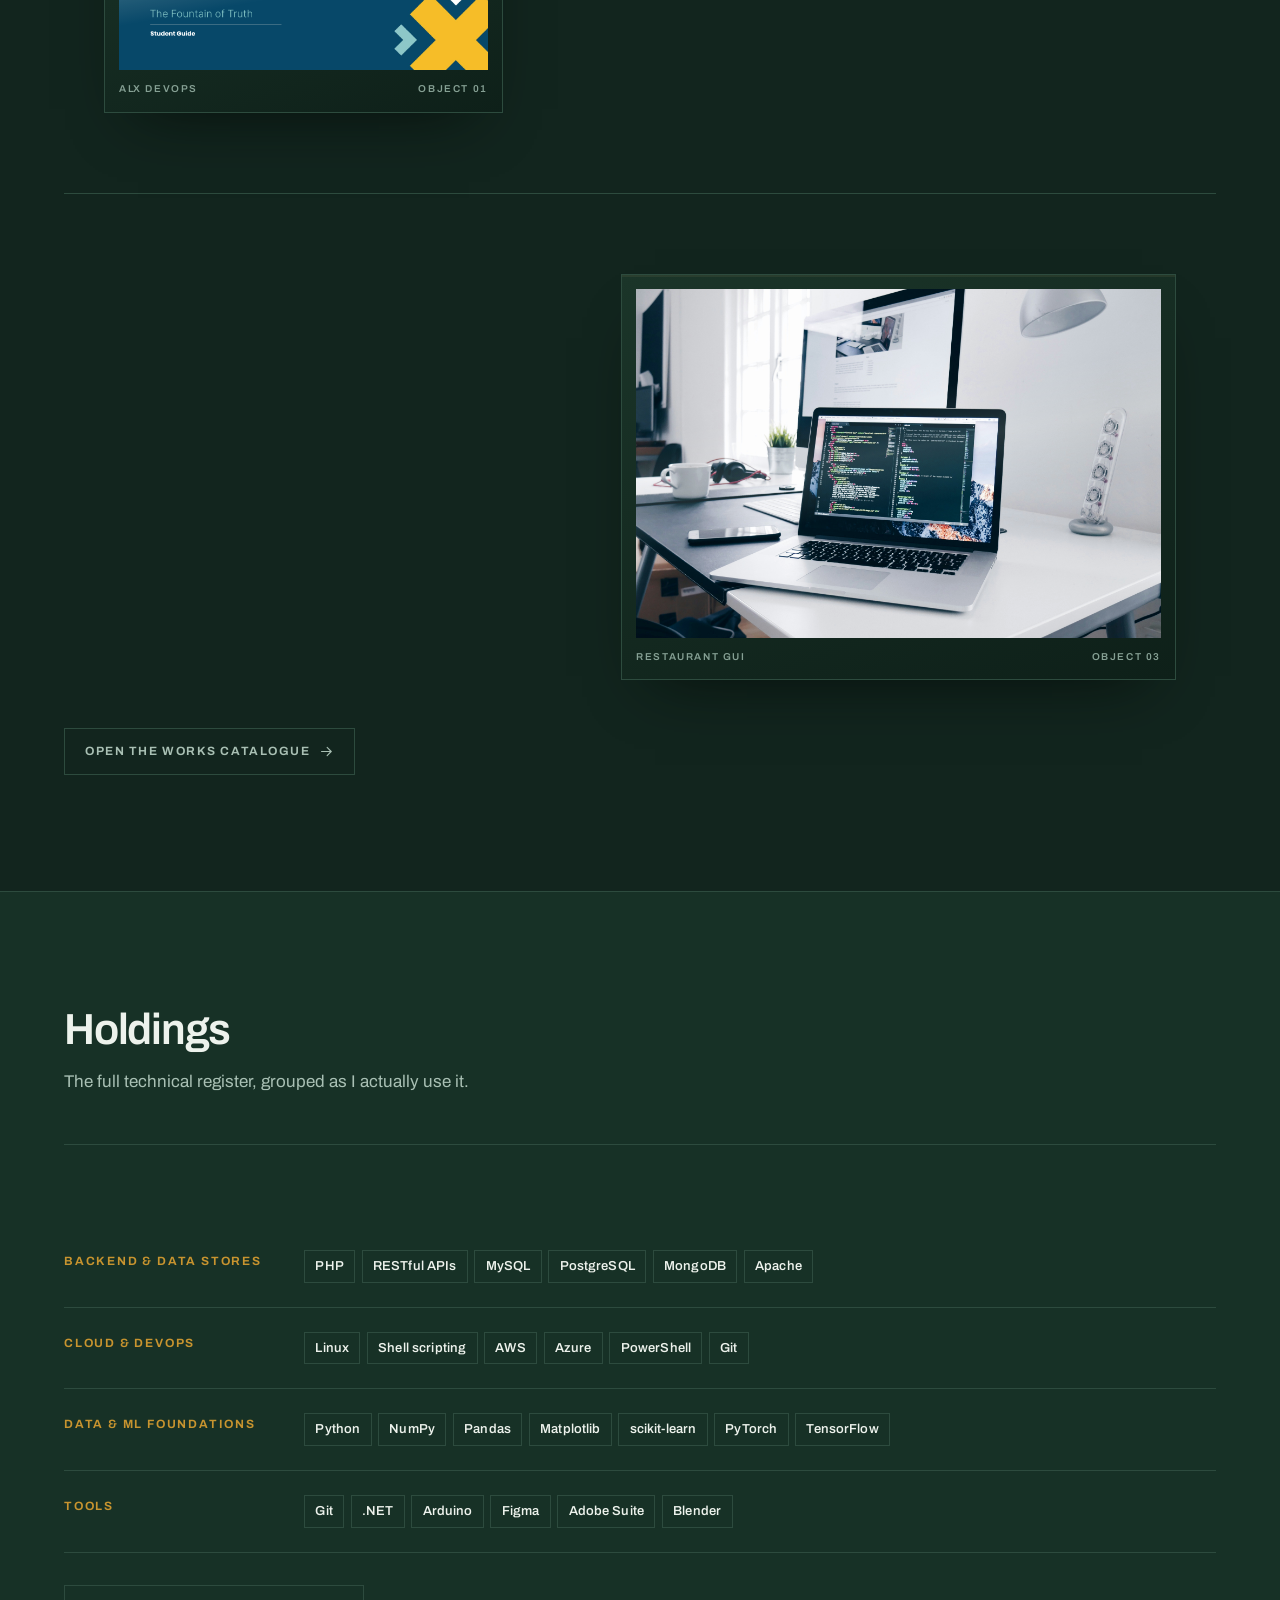
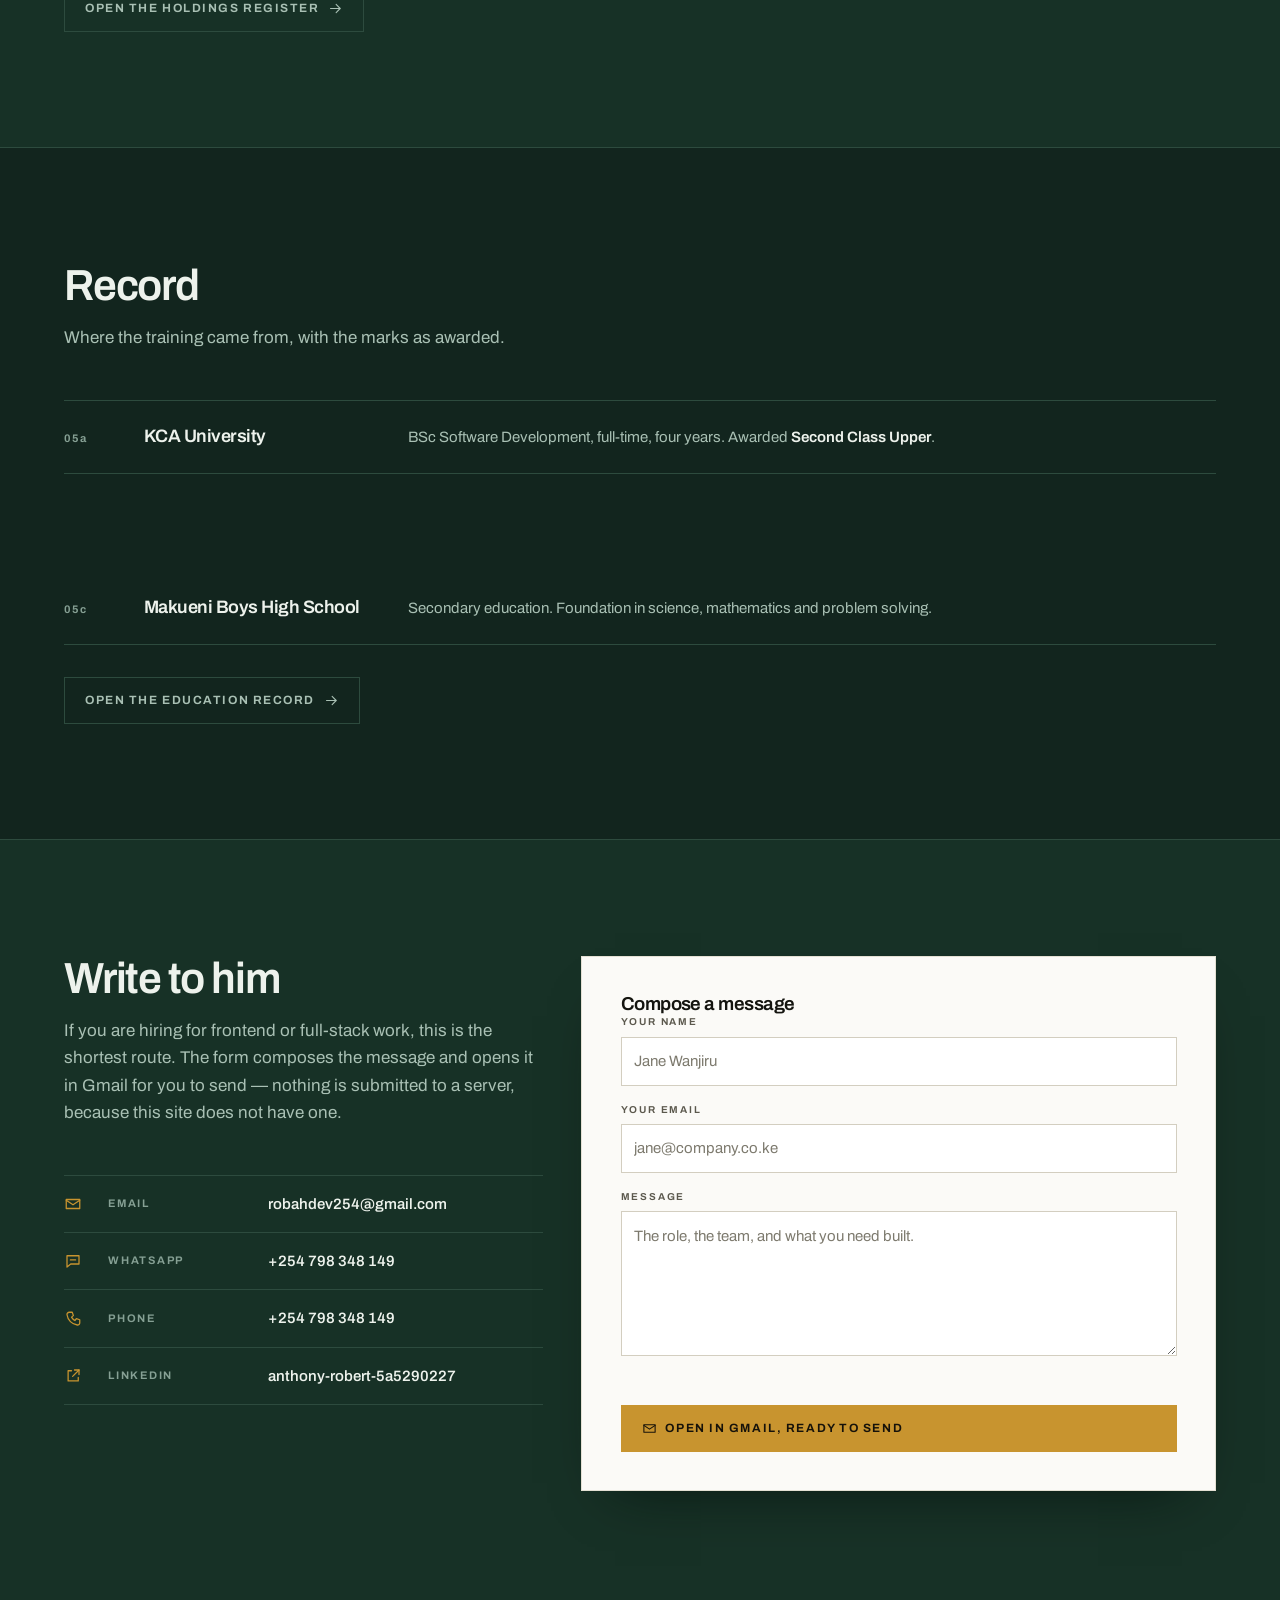
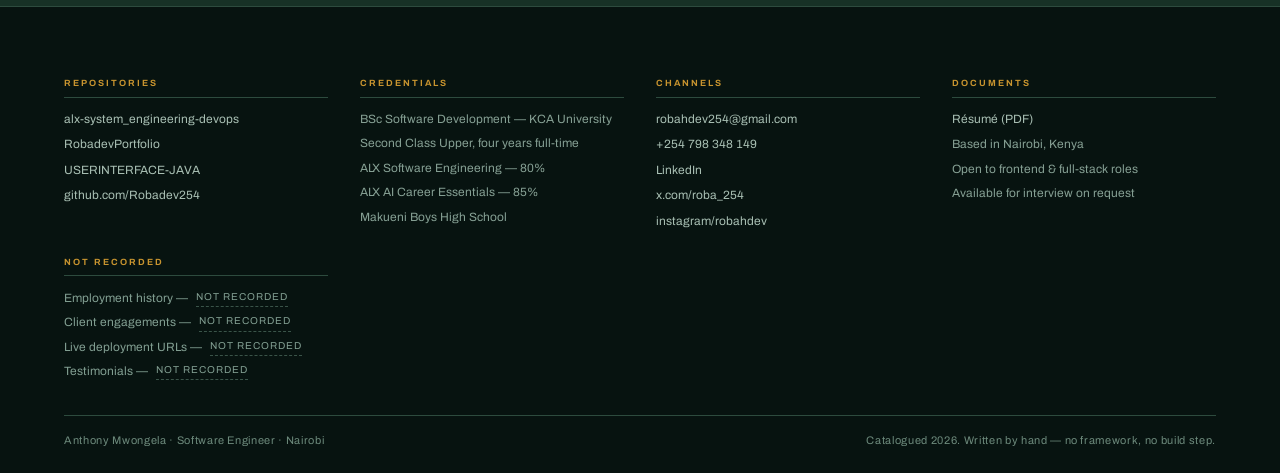
==== commit 3eeede22: "Rebuild the portfolio as "The Catalogue Wall" Replace the Bootstrap-era layout with a self-contained" ====
--- a/index.html
+++ b/index.html
@@ -1,312 +1,456 @@
 <!DOCTYPE html>
-<html lang="en" class="home-scroll">
+<html lang="en">
 <head>
-    <meta charset="UTF-8">
-    <meta name="viewport" content="width=device-width, initial-scale=1">
-    <title>Anthony Mwongela - Software Engineer</title>
-    <link rel="icon" href="./favicon.ico" sizes="any">
-    <link
-      href="https://cdn.jsdelivr.net/npm/bootstrap@5.3.2/dist/css/bootstrap.min.css"
-      rel="stylesheet"
-      integrity="sha384-T3c6CoIi6uLrA9TneNEoa7RxnatzjcDSCmG1MXxSR1GAsXEV/Dwwykc2MPK8M2HN"
-      crossorigin="anonymous"
-    >
-    <link rel="stylesheet" href="https://cdnjs.cloudflare.com/ajax/libs/font-awesome/6.4.0/css/all.min.css">
-    <link rel="stylesheet" href="./style.css">
+  <meta charset="UTF-8">
+  <meta name="viewport" content="width=device-width, initial-scale=1">
+  <title>Anthony Mwongela — Software Engineer, Full-Stack Web</title>
+  <meta name="description" content="Anthony Mwongela, full-stack software engineer in Nairobi. Public repositories, BSc Software Development, ALX Software Engineering. Available for frontend and full-stack roles.">
+  <link rel="icon" href="./favicon.ico" sizes="any">
+  <link rel="preload" href="./fonts/archivo-latin.woff2" as="font" type="font/woff2" crossorigin>
+  <link rel="stylesheet" href="./style.css">
 </head>
-<body class="home-fullpage">
-    <nav id="NavPos" class="navbar navbar-expand-lg w-100 modern-navbar">
-      <div class="container-fluid">
-        <a class="navbar-brand neon-brand" href="./index.html">
-          <i class="fas fa-code"></i> Anthony Mwongela
-        </a>
-        <button
-          class="navbar-toggler custom-toggler"
-          type="button"
-          data-bs-toggle="collapse"
-          data-bs-target="#navbarSupportedContent"
-          aria-controls="navbarSupportedContent"
-          aria-expanded="false"
-          aria-label="Toggle navigation"
-        >
-          <span class="navbar-toggler-icon"></span>
-        </button>
-        <div class="collapse navbar-collapse" id="navbarSupportedContent">
-          <ul class="navbar-nav ms-auto mb-3 mb-lg-0">
-            <li class="nav-item"><a class="nav-link nav-modern" href="./index.html">Home</a></li>
-            <li class="nav-item"><a class="nav-link nav-modern" href="./about.html">About</a></li>
-            <li class="nav-item"><a class="nav-link nav-modern" href="./whatido.html">What I Do</a></li>
-            <li class="nav-item"><a class="nav-link nav-modern" href="./skills.html">Skills</a></li>
-            <li class="nav-item"><a class="nav-link nav-modern" href="./projects.html">Projects</a></li>
-            <li class="nav-item"><a class="nav-link nav-modern" href="./education.html">Education</a></li>
-            <li class="nav-item"><a class="nav-link nav-modern" href="./contact.html">Contact</a></li>
+<body>
+<!--
+THESIS: A portfolio is a collection, so it is presented the way an institution presents
+objects: every project, credential and capability is an accessioned object with a rigorous
+label. It refuses the developer-portfolio arrangement of equal-weight glowing tiles where
+nothing is ever named, dated, or accounted for.
+OWN-WORLD: Deep gallery-green wall (#12251e), true-white label stock set on it with hairline
+edges, black-steel vitrines with glass that catches light, Archivo across its real width and
+weight axes, and brass (#c8942f) as the single saturated accent on the entire site.
+STORY: The visitor learns who he is and what is documented within one viewport, reads the
+record as deeply as they choose, and leaves through a contact channel.
+FIRST VIEWPORT: Name at display scale upper-left in expanded caps, surname in brass; a
+specification strip of four fields beneath it; one paragraph; two actions, primary first;
+named channels. Right third holds the portrait mounted in a vitrine with its own caption.
+The lamp band lies across the wall at reading height.
+FORM: The Catalogue Wall, candidate 6 of my ordered grounded list, seed key cd9f9a1d.
+FINISH: unreviewed and undocumented is unfinished; this build ends with the finish review, the verdict, DESIGN.md, and every shipping raster carrying its provenance.
+-->
+<svg width="0" height="0" style="position:absolute" aria-hidden="true" focusable="false">
+  <defs>
+    <g id="i-base" fill="none" stroke="currentColor" stroke-width="1.7" stroke-linecap="round" stroke-linejoin="round"></g>
+    <symbol id="i-down" viewBox="0 0 24 24" fill="none" stroke="currentColor" stroke-width="1.7" stroke-linecap="round" stroke-linejoin="round"><path d="M12 4v15"/><path d="M5.5 13 12 19.5 18.5 13"/></symbol>
+    <symbol id="i-right" viewBox="0 0 24 24" fill="none" stroke="currentColor" stroke-width="1.7" stroke-linecap="round" stroke-linejoin="round"><path d="M4 12h15"/><path d="M13 5.5 19.5 12 13 18.5"/></symbol>
+    <symbol id="i-out" viewBox="0 0 24 24" fill="none" stroke="currentColor" stroke-width="1.7" stroke-linecap="round" stroke-linejoin="round"><path d="M10 5H5.5v13.5H19V14"/><path d="M14 4h6v6"/><path d="M20 4l-8.5 8.5"/></symbol>
+    <symbol id="i-file" viewBox="0 0 24 24" fill="none" stroke="currentColor" stroke-width="1.7" stroke-linecap="round" stroke-linejoin="round"><path d="M6 3h8l4 4v14H6z"/><path d="M14 3v4h4"/><path d="M12 11v6"/><path d="M9.5 14.5 12 17l2.5-2.5"/></symbol>
+    <symbol id="i-mail" viewBox="0 0 24 24" fill="none" stroke="currentColor" stroke-width="1.7" stroke-linecap="round" stroke-linejoin="round"><path d="M3 6h18v12H3z"/><path d="m3 7 9 6 9-6"/></symbol>
+    <symbol id="i-phone" viewBox="0 0 24 24" fill="none" stroke="currentColor" stroke-width="1.7" stroke-linecap="round" stroke-linejoin="round"><path d="M7 3h4l1.5 4.5-2.5 2a12 12 0 0 0 4.5 4.5l2-2.5L21 13v4a3 3 0 0 1-3.3 3A16 16 0 0 1 4 6.3 3 3 0 0 1 7 3z"/></symbol>
+    <symbol id="i-msg" viewBox="0 0 24 24" fill="none" stroke="currentColor" stroke-width="1.7" stroke-linecap="round" stroke-linejoin="round"><path d="M4 5h16v11H9l-5 4z"/><path d="M8.5 10.5h7"/></symbol>
+    <symbol id="i-menu" viewBox="0 0 24 24" fill="none" stroke="currentColor" stroke-width="1.7" stroke-linecap="round"><path d="M4 7h16"/><path d="M4 12h16"/><path d="M4 17h16"/></symbol>
+  </defs>
+</svg>
+
+<a class="skip" href="#record">Skip to the record</a>
+<div class="lamp" aria-hidden="true"></div>
+
+<header class="directory">
+  <div class="directory-inner">
+    <a class="plate" href="./index.html">
+      <span class="plate-name">Anthony Mwongela</span>
+      <span class="plate-sub">Software Engineer · Nairobi</span>
+    </a>
+    <button class="rooms-toggle" id="roomsToggle" aria-expanded="false" aria-controls="rooms">
+      <svg aria-hidden="true"><use href="#i-menu"/></svg> Rooms
+    </button>
+    <nav class="rooms" id="rooms" aria-label="Site rooms">
+      <a class="room" href="./index.html" aria-current="page"><span class="room-no">00</span> Wall</a>
+      <a class="room" href="./about.html"><span class="room-no">01</span> About</a>
+      <a class="room" href="./whatido.html"><span class="room-no">02</span> Practice</a>
+      <a class="room" href="./skills.html"><span class="room-no">03</span> Holdings</a>
+      <a class="room" href="./projects.html"><span class="room-no">04</span> Works</a>
+      <a class="room" href="./education.html"><span class="room-no">05</span> Record</a>
+      <a class="room" href="./contact.html"><span class="room-no">06</span> Contact</a>
+    </nav>
+  </div>
+</header>
+
+<main id="record">
+  <section class="opening">
+    <div class="frame">
+      <div class="opening-grid">
+        <div class="identity">
+          <h1>Anthony<span class="surname">Mwongela</span></h1>
+          <div class="spec">
+            <div><span class="spec-key">Discipline</span><span class="spec-val">Full-stack web</span></div>
+            <div><span class="spec-key">Based</span><span class="spec-val">Nairobi, Kenya</span></div>
+            <div><span class="spec-key">Qualification</span><span class="spec-val">BSc Software Development</span></div>
+            <div><span class="spec-key">Status</span><span class="spec-val">Open to roles</span></div>
+          </div>
+          <p class="opening-copy">
+            I build web applications end to end — interfaces people can use, APIs and
+            databases behind them, and the Linux and cloud plumbing that keeps them running.
+            Everything on this site is documented: repositories you can read, grades you can
+            check, and a record of exactly what is not yet there.
+          </p>
+          <div class="actions">
+            <a class="act primary" href="./projects.html">
+              <svg aria-hidden="true"><use href="#i-right"/></svg> See the three works
+            </a>
+            <a class="act" href="./contact.html">
+              <svg aria-hidden="true"><use href="#i-mail"/></svg> Get in touch
+            </a>
+            <a class="act plain" href="./resume-anthony-mwongela.pdf" download>
+              <svg aria-hidden="true"><use href="#i-file"/></svg> Résumé, PDF
+            </a>
+          </div>
+          <div class="channels">
+            <a class="channel" href="https://github.com/Robadev254" target="_blank" rel="noopener">GitHub <svg aria-hidden="true"><use href="#i-out"/></svg></a>
+            <a class="channel" href="https://www.linkedin.com/in/anthony-robert-5a5290227/" target="_blank" rel="noopener">LinkedIn <svg aria-hidden="true"><use href="#i-out"/></svg></a>
+            <a class="channel" href="https://x.com/roba_254" target="_blank" rel="noopener">X <svg aria-hidden="true"><use href="#i-out"/></svg></a>
+            <a class="channel" href="https://www.instagram.com/robahdev?igsh=MXdjMG0wbms0Z2U4bQ==" target="_blank" rel="noopener">Instagram <svg aria-hidden="true"><use href="#i-out"/></svg></a>
+          </div>
+        </div>
+        <div class="vitrine-slot">
+          <figure class="vitrine vitrine-portrait">
+            <div class="vitrine-plate">
+              <img src="./projectsimages/portrait.jpg" alt="Anthony Mwongela" width="900" height="1125" fetchpriority="high">
+            </div>
+            <figcaption class="vitrine-caption">
+              <span>Anthony Mwongela</span>
+              <span>Object 00</span>
+            </figcaption>
+          </figure>
+        </div>
+      </div>
+    </div>
+  </section>
+  <section class="wall-section" id="statement">
+    <div class="frame">
+      <div class="object">
+        <div class="vitrine-slot">
+          <figure class="vitrine">
+            <div class="vitrine-plate">
+              <img src="./projectsimages/portfolio-site.jpg" alt="The portfolio site, shown as one of the three catalogued works" width="1200" height="750" loading="lazy">
+            </div>
+            <figcaption class="vitrine-caption">
+              <span>This site</span>
+              <span>Object 02</span>
+            </figcaption>
+          </figure>
+        </div>
+        <div class="label-stack">
+          <article class="label rise">
+            <div class="accession"><b>01</b><span>Statement</span></div>
+            <div>
+              <h2>What I actually do, and how you can check it</h2>
+              <div class="medium">
+                <span>Full-stack web</span><span>JavaScript · TypeScript</span><span>APIs · SQL</span><span>Linux · AWS</span>
+              </div>
+              <p class="curatorial">
+                I work across the whole stack: responsive interfaces in HTML, CSS,
+                JavaScript and TypeScript; REST services and database-backed features on
+                MySQL, PostgreSQL and MongoDB; and the Linux, shell and cloud fundamentals
+                that put them online. My preference is for simple systems that a team can
+                still change six months later.
+              </p>
+              <p class="curatorial">
+                The site you are reading is itself one of the three works below. It has no
+                framework and no build step — every layout, token and interaction here was
+                written by hand, which is the most honest frontend sample I can offer.
+              </p>
+              <div class="provenance">
+                <a href="./about.html">Read the full about record <svg aria-hidden="true"><use href="#i-right"/></svg></a>
+                <a href="https://github.com/Robadev254/RobadevPortfolio" target="_blank" rel="noopener">Source of this site <svg aria-hidden="true"><use href="#i-out"/></svg></a>
+              </div>
+            </div>
+          </article>
+        </div>
+      </div>
+    </div>
+  </section>
+
+  <section class="wall-section lit" id="practice">
+    <div class="frame">
+      <div class="section-head">
+        <h2>Practice</h2>
+        <p>Six areas I take work in. The first three are where I am strongest and where I want to be hired.</p>
+      </div>
+      <div class="ledger">
+        <div class="ledger-row rise">
+          <span class="ledger-no">01</span>
+          <h3>Frontend engineering</h3>
+          <p class="ledger-note">Responsive, accessible interfaces in <strong>HTML, CSS, JavaScript, TypeScript</strong> and Next.js. Design tokens, real focus states, keyboard operation, and layouts that hold from 320px up.</p>
+        </div>
+        <div class="ledger-row rise">
+          <span class="ledger-no">02</span>
+          <h3>Backend &amp; APIs</h3>
+          <p class="ledger-note">RESTful services and database-backed features with <strong>PHP, MySQL, PostgreSQL and MongoDB</strong>. Schema design, queries that stay readable, and server-side integration work.</p>
+        </div>
+        <div class="ledger-row rise">
+          <span class="ledger-no">03</span>
+          <h3>Cloud &amp; DevOps</h3>
+          <p class="ledger-note"><strong>Linux, shell scripting, AWS and Azure</strong> fundamentals from the ALX system engineering programme — configuration, automation, and getting an application deployed and observable.</p>
+        </div>
+        <div class="ledger-row rise">
+          <span class="ledger-no">04</span>
+          <h3>Database design</h3>
+          <p class="ledger-note">Data modelling, normalisation and indexing across relational and document stores, with the queries and migrations that follow from them.</p>
+        </div>
+        <div class="ledger-row rise">
+          <span class="ledger-no">05</span>
+          <h3>Desktop applications</h3>
+          <p class="ledger-note">Java and Swing GUI work built on object-oriented structure — the restaurant management application catalogued below.</p>
+        </div>
+        <div class="ledger-row rise">
+          <span class="ledger-no">06</span>
+          <h3>Data &amp; machine learning foundations</h3>
+          <p class="ledger-note">Python workflows with <strong>NumPy, Pandas, Matplotlib and scikit-learn</strong>, plus introductory PyTorch and TensorFlow. Foundations, honestly labelled as such.</p>
+        </div>
+      </div>
+      <div class="actions">
+        <a class="act plain" href="./whatido.html">Open the practice record <svg aria-hidden="true"><use href="#i-right"/></svg></a>
+      </div>
+    </div>
+  </section>
+
+  <section class="wall-section" id="works">
+    <div class="frame">
+      <div class="section-head">
+        <h2>Works</h2>
+        <p>Three catalogued works, each with its repository. There are three, not nine — every one of them is real and readable.</p>
+      </div>
+
+      <div class="object">
+        <div class="vitrine-slot">
+          <figure class="vitrine">
+            <div class="vitrine-plate">
+              <img src="./projectsimages/alx-devops.png" alt="Terminal output from the ALX system engineering and DevOps coursework" width="1200" height="750" loading="lazy">
+            </div>
+            <figcaption class="vitrine-caption"><span>ALX DevOps</span><span>Object 01</span></figcaption>
+          </figure>
+        </div>
+        <div class="label-stack">
+          <article class="label rise">
+            <div class="accession"><b>01</b><span>Work</span></div>
+            <div>
+              <h3>System Engineering &amp; DevOps</h3>
+              <div class="medium"><span>Shell</span><span>Linux</span><span>AWS</span><span>Configuration</span></div>
+              <p class="curatorial">
+                The full ALX system engineering and DevOps track: shell scripting, Linux
+                administration, web server configuration, load balancing, SSH and firewall
+                work, and deployment automation. Committed task by task over the programme
+                rather than assembled at the end.
+              </p>
+              <div class="provenance">
+                <a href="https://github.com/Robadev254/alx-system_engineering-devops" target="_blank" rel="noopener">Repository <svg aria-hidden="true"><use href="#i-out"/></svg></a>
+                <span class="not-recorded">Live deployment not recorded</span>
+              </div>
+            </div>
+          </article>
+        </div>
+      </div>
+
+      <div class="object reverse">
+        <div class="vitrine-slot">
+          <figure class="vitrine">
+            <div class="vitrine-plate">
+              <img src="./projectsimages/restaurant-gui.jpg" alt="The Java Swing restaurant management interface" width="1200" height="750" loading="lazy">
+            </div>
+            <figcaption class="vitrine-caption"><span>Restaurant GUI</span><span>Object 03</span></figcaption>
+          </figure>
+        </div>
+        <div class="label-stack">
+          <article class="label rise">
+            <div class="accession"><b>03</b><span>Work</span></div>
+            <div>
+              <h3>Restaurant Management GUI</h3>
+              <div class="medium"><span>Java</span><span>Swing</span><span>OOP</span><span>Desktop</span></div>
+              <p class="curatorial">
+                A desktop application for restaurant operations — ordering, menu and record
+                handling through a Swing interface. Built to exercise object-oriented
+                structure properly: encapsulated state, inheritance where it earns its
+                place, and event handling kept out of the domain classes.
+              </p>
+              <div class="provenance">
+                <a href="https://github.com/Robadev254/USERINTERFACE-JAVA" target="_blank" rel="noopener">Repository <svg aria-hidden="true"><use href="#i-out"/></svg></a>
+                <span class="not-recorded">Packaged release not recorded</span>
+              </div>
+            </div>
+          </article>
+        </div>
+      </div>
+
+      <div class="actions">
+        <a class="act plain" href="./projects.html">Open the works catalogue <svg aria-hidden="true"><use href="#i-right"/></svg></a>
+      </div>
+    </div>
+  </section>
+
+  <section class="wall-section lit" id="holdings">
+    <div class="frame">
+      <div class="section-head">
+        <h2>Holdings</h2>
+        <p>The full technical register, grouped as I actually use it.</p>
+      </div>
+      <div class="holdings">
+        <div class="holding rise">
+          <h3>Frontend</h3>
+          <div class="entries">
+            <span class="entry">HTML5</span><span class="entry">CSS3</span><span class="entry">JavaScript</span><span class="entry">TypeScript</span><span class="entry">Next.js</span><span class="entry">Bootstrap</span><span class="entry">jQuery</span><span class="entry">Responsive design</span>
+          </div>
+        </div>
+        <div class="holding rise">
+          <h3>Backend &amp; data stores</h3>
+          <div class="entries">
+            <span class="entry">PHP</span><span class="entry">RESTful APIs</span><span class="entry">MySQL</span><span class="entry">PostgreSQL</span><span class="entry">MongoDB</span><span class="entry">Apache</span>
+          </div>
+        </div>
+        <div class="holding rise">
+          <h3>Cloud &amp; DevOps</h3>
+          <div class="entries">
+            <span class="entry">Linux</span><span class="entry">Shell scripting</span><span class="entry">AWS</span><span class="entry">Azure</span><span class="entry">PowerShell</span><span class="entry">Git</span>
+          </div>
+        </div>
+        <div class="holding rise">
+          <h3>Data &amp; ML foundations</h3>
+          <div class="entries">
+            <span class="entry">Python</span><span class="entry">NumPy</span><span class="entry">Pandas</span><span class="entry">Matplotlib</span><span class="entry">scikit-learn</span><span class="entry">PyTorch</span><span class="entry">TensorFlow</span>
+          </div>
+        </div>
+        <div class="holding rise">
+          <h3>Tools</h3>
+          <div class="entries">
+            <span class="entry">Git</span><span class="entry">.NET</span><span class="entry">Arduino</span><span class="entry">Figma</span><span class="entry">Adobe Suite</span><span class="entry">Blender</span>
+          </div>
+        </div>
+      </div>
+      <div class="actions">
+        <a class="act plain" href="./skills.html">Open the holdings register <svg aria-hidden="true"><use href="#i-right"/></svg></a>
+      </div>
+    </div>
+  </section>
+
+  <section class="wall-section" id="provenance">
+    <div class="frame">
+      <div class="section-head">
+        <h2>Record</h2>
+        <p>Where the training came from, with the marks as awarded.</p>
+      </div>
+      <div class="ledger">
+        <div class="ledger-row rise">
+          <span class="ledger-no">05a</span>
+          <h3>KCA University</h3>
+          <p class="ledger-note">BSc Software Development, full-time, four years. Awarded <strong>Second Class Upper</strong>.</p>
+        </div>
+        <div class="ledger-row rise">
+          <span class="ledger-no">05b</span>
+          <h3>ALX Africa</h3>
+          <p class="ledger-note">Software Engineering programme, twelve months intensive — <strong>80%</strong>. AI Career Essentials — <strong>85%</strong>.</p>
+        </div>
+        <div class="ledger-row rise">
+          <span class="ledger-no">05c</span>
+          <h3>Makueni Boys High School</h3>
+          <p class="ledger-note">Secondary education. Foundation in science, mathematics and problem solving.</p>
+        </div>
+      </div>
+      <div class="actions">
+        <a class="act plain" href="./education.html">Open the education record <svg aria-hidden="true"><use href="#i-right"/></svg></a>
+      </div>
+    </div>
+  </section>
+
+  <section class="wall-section lit" id="contact">
+    <div class="frame">
+      <div class="object">
+        <div>
+          <div class="section-head">
+            <h2>Write to him</h2>
+            <p>
+              If you are hiring for frontend or full-stack work, this is the shortest route.
+              The form composes the message and opens it in Gmail for you to send — nothing
+              is submitted to a server, because this site does not have one.
+            </p>
+          </div>
+          <ul class="reach">
+            <li><a class="reach-row" href="mailto:robahdev254@gmail.com"><svg aria-hidden="true"><use href="#i-mail"/></svg><span class="reach-label">Email</span><span class="reach-value">robahdev254@gmail.com</span></a></li>
+            <li><a class="reach-row" href="https://wa.me/254798348149" target="_blank" rel="noopener"><svg aria-hidden="true"><use href="#i-msg"/></svg><span class="reach-label">WhatsApp</span><span class="reach-value">+254 798 348 149</span></a></li>
+            <li><a class="reach-row" href="tel:+254798348149"><svg aria-hidden="true"><use href="#i-phone"/></svg><span class="reach-label">Phone</span><span class="reach-value">+254 798 348 149</span></a></li>
+            <li><a class="reach-row" href="https://www.linkedin.com/in/anthony-robert-5a5290227/" target="_blank" rel="noopener"><svg aria-hidden="true"><use href="#i-out"/></svg><span class="reach-label">LinkedIn</span><span class="reach-value">anthony-robert-5a5290227</span></a></li>
           </ul>
         </div>
-      </div>
-    </nav>
-
-    <div class="home-scroll-dots" aria-label="Homepage sections">
-      <a href="#home" aria-label="Home"></a>
-      <a href="#about-preview" aria-label="About"></a>
-      <a href="#services-preview" aria-label="What I Do"></a>
-      <a href="#projects-preview" aria-label="Projects"></a>
-      <a href="#skills-preview" aria-label="Skills"></a>
-      <a href="#education-preview" aria-label="Education"></a>
-      <a href="#contact-preview" aria-label="Contact"></a>
-    </div>
-
-    <main>
-      <section id="home" class="hero-section home-hero home-panel">
-        <div class="stars"></div>
-        <div class="container-lg">
-          <div class="row home-panel-row align-items-center">
-            <div class="col-lg-6 order-lg-last mb-5 mb-lg-0">
-              <div class="hero-image">
-                <div class="profile-glow">
-                  <img
-                    id="myProfileImage"
-                    src="./projectsimages/boykid254.jpg"
-                    alt="Anthony Mwongela"
-                    class="profile-img"
-                  >
-                </div>
-              </div>
-            </div>
-            <div class="col-lg-6 order-lg-first">
-              <div class="hero-content">
-                <div class="greeting-text">
-                  <span class="greeting-label">Welcome to my portfolio</span>
-                  <h1 class="hero-title">
-                    <span class="neon-text">Anthony Mwongela</span>
-                    <span class="subtitle-text">Software Engineer</span>
-                  </h1>
-                </div>
-
-                <p class="hero-description">
-                  Full-stack developer building accessible web experiences, practical APIs, and cloud-ready systems with clean, maintainable engineering.
-                </p>
-
-                <div class="cta-buttons">
-                  <button class="btn btn-outline-neon" id="exploreCTA">
-                    <i class="fas fa-arrow-down"></i> Start Scrolling
-                  </button>
-                  <a class="btn btn-outline-neon" href="./contact.html">
-                    <i class="fas fa-paper-plane"></i> Get in Touch
-                  </a>
-                </div>
-
-                <div class="social-links">
-                  <a href="https://github.com/Robadev254" class="social-link" title="GitHub" target="_blank" rel="noopener">
-                    <i class="fab fa-github"></i>
-                  </a>
-                  <a href="https://www.linkedin.com/in/anthony-robert-5a5290227/" class="social-link" title="LinkedIn" target="_blank" rel="noopener">
-                    <i class="fab fa-linkedin"></i>
-                  </a>
-                  <a href="https://x.com/roba_254" class="social-link" title="Twitter" target="_blank" rel="noopener">
-                    <i class="fab fa-twitter"></i>
-                  </a>
-                  <a href="https://www.instagram.com/robahdev?igsh=MXdjMG0wbms0Z2U4bQ==" class="social-link" title="Instagram" target="_blank" rel="noopener">
-                    <i class="fab fa-instagram"></i>
-                  </a>
-                </div>
-              </div>
-            </div>
-          </div>
-        </div>
-      </section>
-
-      <section id="about-preview" class="home-panel home-page-panel">
-        <div class="container">
-          <div class="home-panel-layout">
-            <div>
-              <span class="greeting-label">About</span>
-              <h2 class="home-panel-title">I build useful, accessible software with a full-stack mindset.</h2>
-              <p class="home-panel-copy">
-                My work connects thoughtful interfaces, practical APIs, database-backed features, and cloud-ready delivery. I care about products that are easy to use, easy to maintain, and ready to improve.
-              </p>
-              <p class="home-panel-copy">
-                I am looking for software engineering opportunities where I can contribute to frontend, backend, full-stack, or cloud-focused products while growing with a serious engineering team.
-              </p>
-              <div class="cta-buttons">
-                <a href="./about.html" class="btn btn-neon">
-                  <i class="fas fa-user"></i> Open About Page
-                </a>
-              </div>
-            </div>
-            <div class="home-highlight-list" aria-label="About highlights">
-              <div>
-                <strong>Current focus</strong>
-                <span>JavaScript, TypeScript, APIs, databases, and cloud workflows.</span>
-              </div>
-              <div>
-                <strong>Professional value</strong>
-                <span>Clean interfaces, maintainable systems, and clear collaboration.</span>
-              </div>
-              <div>
-                <strong>Next direction</strong>
-                <span>Scalable architecture, CI/CD, accessibility, and product engineering.</span>
-              </div>
-            </div>
-          </div>
-        </div>
-      </section>
-
-      <section id="services-preview" class="home-panel home-page-panel alt-panel">
-        <div class="container">
-          <div class="home-panel-layout">
-            <div>
-              <span class="greeting-label">What I Do</span>
-              <h2 class="home-panel-title">From interface polish to backend structure.</h2>
-              <p class="home-panel-copy">
-                I help turn ideas into working software by combining frontend implementation, backend logic, database design, cloud fundamentals, and practical automation.
-              </p>
-              <div class="cta-buttons">
-                <a href="./whatido.html" class="btn btn-neon">
-                  <i class="fas fa-screwdriver-wrench"></i> Open Services Page
-                </a>
-              </div>
-            </div>
-            <div class="home-service-list">
-              <div><i class="fas fa-code"></i><span>Full Stack Development</span></div>
-              <div><i class="fas fa-cloud"></i><span>Cloud & DevOps</span></div>
-              <div><i class="fas fa-database"></i><span>Database Design</span></div>
-              <div><i class="fas fa-brain"></i><span>AI & Data Science</span></div>
-            </div>
-          </div>
-        </div>
-      </section>
-
-      <section id="projects-preview" class="home-panel home-page-panel">
-        <div class="container">
-          <div class="home-panel-layout">
-            <div>
-              <span class="greeting-label">Projects</span>
-              <h2 class="home-panel-title">Selected work with code behind it.</h2>
-              <p class="home-panel-copy">
-                My project work includes ALX system engineering and DevOps practice, this portfolio website, and a Java restaurant management GUI built around object-oriented principles.
-              </p>
-              <div class="cta-buttons">
-                <a href="./projects.html" class="btn btn-neon">
-                  <i class="fas fa-layer-group"></i> Open Projects Page
-                </a>
-              </div>
-            </div>
-            <div class="home-project-showcase">
-              <img src="./projectsimages/myportifolio.jpg" alt="Portfolio project preview">
-              <div>
-                <strong>Personal Portfolio Website</strong>
-                <span>HTML5, CSS3, JavaScript, responsive design, and smooth page interactions.</span>
-              </div>
-            </div>
-          </div>
-        </div>
-      </section>
-
-      <section id="skills-preview" class="home-panel home-page-panel alt-panel">
-        <div class="container">
-          <div class="home-panel-layout">
-            <div>
-              <span class="greeting-label">Skills</span>
-              <h2 class="home-panel-title">A practical stack for building and shipping.</h2>
-              <p class="home-panel-copy">
-                I work across frontend, backend, databases, cloud, DevOps, and data tooling, with a preference for simple systems that can grow without becoming difficult to maintain.
-              </p>
-              <div class="cta-buttons">
-                <a href="./skills.html" class="btn btn-neon">
-                  <i class="fas fa-terminal"></i> Open Skills Page
-                </a>
-              </div>
-            </div>
-            <div class="home-skill-cloud" aria-label="Skills preview">
-              <span>HTML5</span>
-              <span>CSS3</span>
-              <span>JavaScript</span>
-              <span>TypeScript</span>
-              <span>Next.js</span>
-              <span>PHP</span>
-              <span>MySQL</span>
-              <span>MongoDB</span>
-              <span>AWS</span>
-              <span>Azure</span>
-              <span>Linux</span>
-              <span>Git</span>
-            </div>
-          </div>
-        </div>
-      </section>
-
-      <section id="education-preview" class="home-panel home-page-panel">
-        <div class="container">
-          <div class="home-panel-layout">
-            <div>
-              <span class="greeting-label">Education</span>
-              <h2 class="home-panel-title">A foundation in software development and hands-on engineering.</h2>
-              <p class="home-panel-copy">
-                My learning path includes a Bachelor of Science in Software Development from KCA University, ALX Africa software engineering training, and a secondary foundation in science and problem solving.
-              </p>
-              <div class="cta-buttons">
-                <a href="./education.html" class="btn btn-neon">
-                  <i class="fas fa-graduation-cap"></i> Open Education Page
-                </a>
-              </div>
-            </div>
-            <div class="home-timeline">
-              <div><strong>KCA University</strong><span>BSc Software Development</span></div>
-              <div><strong>ALX Africa</strong><span>Software Engineering Program</span></div>
-              <div><strong>Makueni Boys High School</strong><span>Science and problem-solving foundation</span></div>
-            </div>
-          </div>
-        </div>
-      </section>
-
-      <section id="contact-preview" class="home-panel home-page-panel contact-home-panel alt-panel">
-        <div class="container">
-          <div class="home-panel-layout">
-            <div>
-              <span class="greeting-label">Contact</span>
-              <h2 class="home-panel-title">Let’s build something useful.</h2>
-              <p class="home-panel-copy">
-                Send a message through your email app or use the direct channels on the full contact page.
-              </p>
-              <div class="cta-buttons">
-                <a href="./contact.html" class="btn btn-neon">
-                  <i class="fas fa-envelope"></i> Open Contact Page
-                </a>
-              </div>
-            </div>
-            <div class="contact-form-container home-contact-form">
-              <h3>Send me a Message</h3>
-              <form class="contact-form" id="contactForm">
-                <div class="form-group">
-                  <input type="text" class="form-control" id="name" name="name" placeholder="Your Name" required>
-                </div>
-                <div class="form-group">
-                  <input type="email" class="form-control" id="email" name="email" placeholder="your@email.com" required>
-                </div>
-                <div class="form-group">
-                  <textarea class="form-control" id="message" name="message" rows="4" placeholder="Your message here..." required></textarea>
-                </div>
-                <p class="form-status" id="formStatus" role="status" aria-live="polite"></p>
-                <button type="submit" class="btn btn-neon w-100">
-                  <i class="fas fa-paper-plane"></i> Send Message
-                </button>
-              </form>
-            </div>
-          </div>
-        </div>
-      </section>
-    </main>
-
-    <footer class="bg-dark text-center text-white py-4">
-      <p>&copy; <span id="currentYear"></span> My Portfolio. All Rights Reserved.</p>
-      <h3>Created by Anthony Mwongela</h3>
-    </footer>
-
-    <script
-      src="https://cdn.jsdelivr.net/npm/bootstrap@5.3.2/dist/js/bootstrap.bundle.min.js"
-      integrity="sha384-C6RzsynM9kWDrMNeT87bh95OGNyZPhcTNXj1NW7RuBCsyN/o0jlpcV8Qyq46cDfL"
-      crossorigin="anonymous"
-    ></script>
-    <script src="./script.js"></script>
+        <div class="stock-area">
+          <h3>Compose a message</h3>
+          <form class="dispatch" id="contactForm" novalidate>
+            <div class="field">
+              <label for="name">Your name</label>
+              <input type="text" id="name" name="name" autocomplete="name" placeholder="Jane Wanjiru" required>
+            </div>
+            <div class="field">
+              <label for="email">Your email</label>
+              <input type="email" id="email" name="email" autocomplete="email" placeholder="jane@company.co.ke" required>
+            </div>
+            <div class="field">
+              <label for="message">Message</label>
+              <textarea id="message" name="message" rows="5" placeholder="The role, the team, and what you need built." required></textarea>
+            </div>
+            <p class="dispatch-status" id="formStatus" role="status" aria-live="polite"></p>
+            <button type="submit" class="act act-ink primary">
+              <svg aria-hidden="true"><use href="#i-mail"/></svg> Open in Gmail, ready to send
+            </button>
+          </form>
+        </div>
+      </div>
+    </div>
+  </section>
+</main>
+<footer class="register">
+  <div class="frame">
+    <div class="register-grid">
+      <div class="register-col">
+        <h2>Repositories</h2>
+        <ul>
+          <li><a href="https://github.com/Robadev254/alx-system_engineering-devops" target="_blank" rel="noopener">alx-system_engineering-devops</a></li>
+          <li><a href="https://github.com/Robadev254/RobadevPortfolio" target="_blank" rel="noopener">RobadevPortfolio</a></li>
+          <li><a href="https://github.com/Robadev254/USERINTERFACE-JAVA" target="_blank" rel="noopener">USERINTERFACE-JAVA</a></li>
+          <li><a href="https://github.com/Robadev254" target="_blank" rel="noopener">github.com/Robadev254</a></li>
+        </ul>
+      </div>
+      <div class="register-col">
+        <h2>Credentials</h2>
+        <ul>
+          <li>BSc Software Development — KCA University</li>
+          <li>Second Class Upper, four years full-time</li>
+          <li>ALX Software Engineering — 80%</li>
+          <li>ALX AI Career Essentials — 85%</li>
+          <li>Makueni Boys High School</li>
+        </ul>
+      </div>
+      <div class="register-col">
+        <h2>Channels</h2>
+        <ul>
+          <li><a href="mailto:robahdev254@gmail.com">robahdev254@gmail.com</a></li>
+          <li><a href="tel:+254798348149">+254 798 348 149</a></li>
+          <li><a href="https://www.linkedin.com/in/anthony-robert-5a5290227/" target="_blank" rel="noopener">LinkedIn</a></li>
+          <li><a href="https://x.com/roba_254" target="_blank" rel="noopener">x.com/roba_254</a></li>
+          <li><a href="https://www.instagram.com/robahdev/" target="_blank" rel="noopener">instagram/robahdev</a></li>
+        </ul>
+      </div>
+      <div class="register-col">
+        <h2>Documents</h2>
+        <ul>
+          <li><a href="./resume-anthony-mwongela.pdf" download>Résumé (PDF)</a></li>
+          <li>Based in Nairobi, Kenya</li>
+          <li>Open to frontend &amp; full-stack roles</li>
+          <li>Available for interview on request</li>
+        </ul>
+      </div>
+      <div class="register-col">
+        <h2>Not recorded</h2>
+        <ul class="ghost">
+          <li>Employment history — <span class="not-recorded">not recorded</span></li>
+          <li>Client engagements — <span class="not-recorded">not recorded</span></li>
+          <li>Live deployment URLs — <span class="not-recorded">not recorded</span></li>
+          <li>Testimonials — <span class="not-recorded">not recorded</span></li>
+        </ul>
+      </div>
+    </div>
+    <div class="register-foot">
+      <span>Anthony Mwongela · Software Engineer · Nairobi</span>
+      <span>Catalogued <span id="currentYear">2026</span>. Written by hand — no framework, no build step.</span>
+    </div>
+  </div>
+</footer>
+<script src="./script.js" defer></script>
 </body>
 </html>
--- a/style.css
+++ b/style.css
@@ -1,1428 +1,1416 @@
-/* ==================== GLOBAL STYLES ==================== */
-
-* {
+/* ============================================================
+   THE CATALOGUE WALL — Anthony Mwongela
+   Seed cd9f9a1d. One stylesheet, no framework, no build step.
+   Deep gallery wall + white label stock + one brass lamp band.
+   ============================================================ */
+
+/* --- Face ------------------------------------------------- */
+
+@font-face {
+  font-family: 'Archivo';
+  font-style: normal;
+  font-weight: 100 900;
+  font-stretch: 62% 125%;
+  font-display: swap;
+  src: url('./fonts/archivo-latin.woff2') format('woff2');
+  unicode-range: U+0000-00FF, U+0131, U+0152-0153, U+02BB-02BC, U+02C6,
+    U+02DA, U+02DC, U+0304, U+0308, U+0329, U+2000-206F, U+20AC, U+2122,
+    U+2191, U+2193, U+2212, U+2215, U+FEFF, U+FFFD;
+}
+
+@font-face {
+  font-family: 'Archivo';
+  font-style: normal;
+  font-weight: 100 900;
+  font-stretch: 62% 125%;
+  font-display: swap;
+  src: url('./fonts/archivo-latin-ext.woff2') format('woff2');
+  unicode-range: U+0100-02BA, U+02BD-02C5, U+02C7-02CC, U+02CE-02D7,
+    U+02DD-02FF, U+0304, U+0308, U+0329, U+1D00-1DBF, U+1E00-1E9F,
+    U+1EF2-1EFF, U+2020, U+20A0-20AB, U+20AD-20C0, U+2113, U+2C60-2C7F,
+    U+A720-A7FF;
+}
+
+/* --- Tokens ----------------------------------------------- */
+
+:root {
+  /* wall */
+  --wall: #12251e;
+  --wall-lit: #173126;
+  --wall-deep: #0c1a15;
+  --poche: #071310;
+  /* label stock */
+  --stock: #fbfaf7;
+  --stock-edge: #e4e0d4;
+  --ink: #14140f;
+  --ink-soft: #5b584d;
+  --ink-faint: #726f60;
+  /* on wall */
+  --on-wall: #edf2ec;
+  --on-wall-soft: #a9c0b4;
+  --on-wall-faint: #86a094;
+  --rule-wall: #2d4b3e;
+  --rule-stock: #d3cec0;
+  /* lamp — the only saturated accent on the site */
+  --brass: #c8942f;
+  --brass-lit: #ebc87e;
+  --brass-deep: #8f6412;
+
+  --lamp-y: 40vh;
+
+  /* rhythm, 4px base */
+  --s1: 0.25rem;
+  --s2: 0.5rem;
+  --s3: 0.75rem;
+  --s4: 1rem;
+  --s5: 1.5rem;
+  --s6: 2rem;
+  --s7: 3rem;
+  --s8: 4.5rem;
+  --s9: 6.5rem;
+  --s10: 9rem;
+
+  --gutter: clamp(1.25rem, 5vw, 4.5rem);
+  --measure: 68ch;
+  --frame: min(1320px, 100%);
+
+  --ease: cubic-bezier(0.16, 1, 0.3, 1);
+}
+
+/* --- Reset ------------------------------------------------ */
+
+*,
+*::before,
+*::after {
+  box-sizing: border-box;
+}
+
+html {
+  -webkit-text-size-adjust: 100%;
+  scroll-behavior: smooth;
+  scroll-padding-top: 5.5rem;
+}
+
+body {
+  margin: 0;
+  background: var(--wall);
+  color: var(--on-wall);
+  font-family: 'Archivo', system-ui, sans-serif;
+  font-size: 1rem;
+  line-height: 1.62;
+  font-variant-numeric: tabular-nums;
+  -webkit-font-smoothing: antialiased;
+  overflow-x: hidden;
+}
+
+img {
+  display: block;
+  max-width: 100%;
+  height: auto;
+}
+
+a {
+  color: inherit;
+}
+
+button {
+  font: inherit;
+  color: inherit;
+}
+
+h1,
+h2,
+h3,
+h4 {
+  margin: 0;
+  font-weight: 620;
+  line-height: 1.04;
+  letter-spacing: -0.028em;
+  text-wrap: balance;
+}
+
+p {
+  margin: 0;
+}
+
+ul {
   margin: 0;
   padding: 0;
-  box-sizing: border-box;
-}
-
-:root {
-  --primary-neon: #00ff88;
-  --secondary-neon: #00d4ff;
-  --accent-neon: #ff006e;
-  --dark-bg: #0a0e27;
-  --darker-bg: #0f1428;
-  --card-bg: #1a1f3a;
-  --text-primary: #e0e0e0;
-  --text-secondary: #a0a0a0;
-  --border-color: #2a3f5f;
+  list-style: none;
+}
+
+/* --- Browser surfaces, themed from the wall --------------- */
+
+::selection {
+  background: var(--brass);
+  color: #12100a;
+}
+
+:focus-visible {
+  outline: 2px solid var(--brass-lit);
+  outline-offset: 3px;
+  border-radius: 1px;
+}
+
+.label :focus-visible,
+.stock-area :focus-visible {
+  outline-color: var(--brass-deep);
 }
 
 html {
-  scroll-behavior: smooth;
-  scroll-padding-top: 90px;
-}
-
-body {
-  background-color: var(--dark-bg);
-  background-image: 
-    radial-gradient(circle at 20% 50%, rgba(0, 255, 136, 0.1) 0%, transparent 50%),
-    radial-gradient(circle at 80% 80%, rgba(0, 212, 255, 0.1) 0%, transparent 50%);
-  color: var(--text-primary);
-  font-family: 'Segoe UI', Tahoma, Geneva, Verdana, sans-serif;
-  line-height: 1.6;
-  overflow-x: hidden;
-}
-
-html.home-scroll {
-  scroll-snap-type: y mandatory;
-}
-
-/* ==================== NAVBAR ==================== */
-
-.modern-navbar {
-  background: linear-gradient(135deg, rgba(10, 14, 39, 0.95) 0%, rgba(15, 20, 40, 0.95) 100%);
-  backdrop-filter: blur(10px);
-  border-bottom: 1px solid var(--border-color);
-  box-shadow: 0 8px 32px rgba(0, 255, 136, 0.1);
+  scrollbar-color: var(--rule-wall) var(--wall-deep);
+  scrollbar-width: thin;
+  caret-color: var(--brass);
+}
+
+::-webkit-scrollbar {
+  width: 11px;
+}
+
+::-webkit-scrollbar-track {
+  background: var(--wall-deep);
+}
+
+::-webkit-scrollbar-thumb {
+  background: var(--rule-wall);
+  border: 3px solid var(--wall-deep);
+  border-radius: 99px;
+}
+
+::-webkit-scrollbar-thumb:hover {
+  background: var(--brass-deep);
+}
+
+/* --- The lamp: one warm band, tracking the reader --------- */
+
+.lamp {
+  position: fixed;
+  left: 0;
+  right: 0;
+  top: 0;
+  height: 100vh;
+  pointer-events: none;
+  z-index: 0;
+  background:
+    radial-gradient(
+      120% 42vh at 50% var(--lamp-y),
+      rgba(233, 200, 126, 0.13),
+      rgba(233, 200, 126, 0.05) 42%,
+      transparent 72%
+    ),
+    linear-gradient(180deg, rgba(7, 19, 16, 0.55), transparent 26%);
+}
+
+.lamp::after {
+  content: '';
+  position: absolute;
+  left: 0;
+  right: 0;
+  top: var(--lamp-y);
+  height: 1px;
+  background: linear-gradient(
+    90deg,
+    transparent,
+    rgba(233, 200, 126, 0.38) 18%,
+    rgba(233, 200, 126, 0.55) 50%,
+    rgba(233, 200, 126, 0.38) 82%,
+    transparent
+  );
+}
+/* --- Frame -------------------------------------------------- */
+
+.frame {
+  width: var(--frame);
+  margin-inline: auto;
+  padding-inline: var(--gutter);
+  position: relative;
+  z-index: 1;
+}
+
+main {
+  position: relative;
+  z-index: 1;
+}
+
+.skip {
+  position: absolute;
+  left: var(--gutter);
+  top: 0.5rem;
+  z-index: 60;
+  transform: translateY(-160%);
+  background: var(--stock);
+  color: var(--ink);
+  padding: 0.6rem 1rem;
+  font-size: 0.8125rem;
+  font-weight: 640;
+  letter-spacing: 0.06em;
+  text-transform: uppercase;
+  text-decoration: none;
+  transition: transform 0.2s var(--ease);
+}
+
+.skip:focus {
+  transform: translateY(0);
+}
+
+/* --- Room directory (site header) --------------------------- */
+
+.directory {
   position: sticky;
   top: 0;
-  z-index: 1000;
-}
-
-.neon-brand {
-  font-size: 1.8rem !important;
+  z-index: 40;
+  background: color-mix(in srgb, var(--wall-deep) 92%, transparent);
+  backdrop-filter: blur(8px) saturate(140%);
+  border-bottom: 1px solid var(--rule-wall);
+}
+
+.directory-inner {
+  width: var(--frame);
+  margin-inline: auto;
+  padding: 0.75rem var(--gutter);
+  display: flex;
+  align-items: center;
+  gap: var(--s5);
+}
+
+.plate {
+  display: flex;
+  flex-direction: column;
+  gap: 0.1rem;
+  text-decoration: none;
+  margin-right: auto;
+}
+
+.plate-name {
+  font-size: 0.9375rem;
   font-weight: 700;
-  background: linear-gradient(135deg, var(--primary-neon), var(--secondary-neon));
-  -webkit-background-clip: text;
-  -webkit-text-fill-color: transparent;
-  background-clip: text;
-  letter-spacing: 2px;
-  transition: all 0.3s ease;
-}
-
-.neon-brand:hover {
-  transform: scale(1.05);
-  filter: drop-shadow(0 0 8px var(--primary-neon));
-}
-
-.neon-brand i {
-  margin-right: 8px;
-}
-
-.nav-modern {
+  font-stretch: 112%;
+  letter-spacing: 0.11em;
+  text-transform: uppercase;
+  color: var(--on-wall);
+}
+
+.plate-sub {
+  font-size: 0.625rem;
+  font-weight: 560;
+  letter-spacing: 0.2em;
+  text-transform: uppercase;
+  color: var(--on-wall-faint);
+}
+
+.rooms {
+  display: flex;
+  align-items: baseline;
+  gap: 0.15rem;
+}
+
+.room {
+  display: flex;
+  align-items: baseline;
+  gap: 0.4rem;
+  padding: 0.45rem 0.7rem;
+  font-size: 0.75rem;
+  font-weight: 580;
+  letter-spacing: 0.12em;
+  text-transform: uppercase;
+  text-decoration: none;
+  color: var(--on-wall-soft);
+  border-bottom: 1px solid transparent;
+  transition: color 0.18s var(--ease), border-color 0.18s var(--ease);
+}
+
+.room-no {
+  font-size: 0.5625rem;
+  letter-spacing: 0.1em;
+  color: var(--on-wall-faint);
+  font-variant-numeric: tabular-nums;
+  transition: color 0.18s var(--ease);
+}
+
+.room:hover {
+  color: var(--on-wall);
+  border-bottom-color: var(--rule-wall);
+}
+
+.room:hover .room-no {
+  color: var(--brass);
+}
+
+.room[aria-current='page'] {
+  color: var(--brass-lit);
+  border-bottom-color: var(--brass);
+}
+
+.room[aria-current='page'] .room-no {
+  color: var(--brass);
+}
+
+.rooms-toggle {
+  display: none;
+  align-items: center;
+  gap: 0.5rem;
+  background: none;
+  border: 1px solid var(--rule-wall);
+  padding: 0.5rem 0.8rem;
+  font-size: 0.6875rem;
+  font-weight: 600;
+  letter-spacing: 0.16em;
+  text-transform: uppercase;
+  color: var(--on-wall-soft);
+  cursor: pointer;
+}
+
+.rooms-toggle:hover {
+  color: var(--on-wall);
+  border-color: var(--brass-deep);
+}
+
+.rooms-toggle svg {
+  width: 14px;
+  height: 14px;
+}
+/* --- Wall sections ----------------------------------------- */
+
+.wall-section {
+  padding-block: clamp(4rem, 9vw, var(--s10));
   position: relative;
-  color: var(--text-primary) !important;
-  font-weight: 500;
-  margin: 0 8px;
-  transition: all 0.3s ease;
-}
-
-.nav-modern::after {
+}
+
+.wall-section + .wall-section {
+  border-top: 1px solid var(--rule-wall);
+}
+
+.wall-section.lit {
+  background: var(--wall-lit);
+}
+
+.section-head {
+  max-width: var(--measure);
+  margin-bottom: var(--s7);
+}
+
+.section-head h1,
+.section-head h2 {
+  font-size: clamp(1.75rem, 3.4vw, 2.75rem);
+  font-stretch: 96%;
+}
+
+/* Inner rooms are numbered like the directory, so a visitor always knows
+   which part of the collection they are standing in. */
+.room-tag {
+  display: block;
+  margin-bottom: var(--s3);
+  font-size: 0.625rem;
+  font-weight: 700;
+  letter-spacing: 0.26em;
+  text-transform: uppercase;
+  color: var(--brass);
+}
+
+.section-head h1 {
+  font-size: clamp(2.25rem, 5vw, 3.75rem);
+  font-stretch: 88%;
+  letter-spacing: -0.015em;
+  text-wrap: balance;
+}
+
+.section-head p {
+  margin-top: var(--s4);
+  color: var(--on-wall-soft);
+  font-size: 1.0625rem;
+  max-width: 62ch;
+}
+
+.wall-copy {
+  color: var(--on-wall-soft);
+  max-width: var(--measure);
+  font-size: 1.0625rem;
+}
+
+.wall-copy + .wall-copy {
+  margin-top: var(--s4);
+}
+
+.wall-copy strong {
+  color: var(--on-wall);
+  font-weight: 620;
+}
+
+/* --- The opening: name as the first object ------------------ */
+
+.opening {
+  padding-block: clamp(3.5rem, 8vw, 7rem) clamp(3.5rem, 7vw, 6rem);
+  border-bottom: 1px solid var(--rule-wall);
+}
+
+.opening-grid {
+  display: grid;
+  grid-template-columns: minmax(0, 1.08fr) minmax(0, 0.92fr);
+  gap: clamp(2rem, 5vw, var(--s9));
+  align-items: center;
+}
+
+.identity h1 {
+  font-size: clamp(2.5rem, 7.1vw, 5.75rem);
+  font-stretch: 118%;
+  font-weight: 700;
+  letter-spacing: -0.038em;
+  line-height: 0.94;
+  text-transform: uppercase;
+}
+
+.identity h1 .surname {
+  display: block;
+  color: var(--brass-lit);
+}
+
+.spec {
+  margin-top: var(--s5);
+  border-top: 1px solid var(--rule-wall);
+  border-bottom: 1px solid var(--rule-wall);
+  padding-block: var(--s4);
+  display: grid;
+  grid-template-columns: repeat(auto-fit, minmax(9rem, 1fr));
+  gap: var(--s4) var(--s5);
+}
+
+.spec div {
+  display: flex;
+  flex-direction: column;
+  gap: 0.2rem;
+}
+
+.spec dt,
+.spec .spec-key {
+  font-size: 0.625rem;
+  font-weight: 620;
+  letter-spacing: 0.18em;
+  text-transform: uppercase;
+  color: var(--on-wall-faint);
+}
+
+.spec dd,
+.spec .spec-val {
+  margin: 0;
+  font-size: 0.9375rem;
+  font-weight: 580;
+  color: var(--on-wall);
+  letter-spacing: -0.01em;
+}
+
+.opening-copy {
+  margin-top: var(--s5);
+  font-size: clamp(1.0625rem, 1.5vw, 1.1875rem);
+  color: var(--on-wall-soft);
+  max-width: 54ch;
+}
+/* --- Actions ------------------------------------------------ */
+
+.actions {
+  margin-top: var(--s6);
+  display: flex;
+  flex-wrap: wrap;
+  gap: var(--s3);
+}
+
+.act {
+  display: inline-flex;
+  align-items: center;
+  gap: 0.55rem;
+  padding: 0.8rem 1.25rem;
+  font-size: 0.75rem;
+  font-weight: 660;
+  letter-spacing: 0.13em;
+  text-transform: uppercase;
+  text-decoration: none;
+  border: 1px solid var(--brass-deep);
+  color: var(--brass-lit);
+  background: transparent;
+  cursor: pointer;
+  transition: background 0.22s var(--ease), color 0.22s var(--ease),
+    border-color 0.22s var(--ease), box-shadow 0.22s var(--ease);
+}
+
+.act svg {
+  width: 15px;
+  height: 15px;
+  flex: none;
+}
+
+.act:hover {
+  background: var(--brass);
+  border-color: var(--brass);
+  color: #16120a;
+  box-shadow: 0 6px 22px -10px rgba(200, 148, 47, 0.85);
+}
+
+.act.primary {
+  background: var(--brass);
+  border-color: var(--brass);
+  color: #16120a;
+}
+
+.act.primary:hover {
+  background: var(--brass-lit);
+  border-color: var(--brass-lit);
+}
+
+.act.plain {
+  border-color: var(--rule-wall);
+  color: var(--on-wall-soft);
+}
+
+.act.plain:hover {
+  background: transparent;
+  border-color: var(--on-wall-faint);
+  color: var(--on-wall);
+  box-shadow: none;
+}
+
+.act:disabled {
+  border-color: var(--rule-wall);
+  background: transparent;
+  color: var(--on-wall-faint);
+  cursor: not-allowed;
+  box-shadow: none;
+}
+
+.act-ink {
+  border-color: var(--rule-stock);
+  color: var(--ink);
+}
+
+.act-ink:hover {
+  background: var(--ink);
+  border-color: var(--ink);
+  color: var(--stock);
+  box-shadow: none;
+}
+
+/* --- Channels: named, not iconified ------------------------- */
+
+.channels {
+  margin-top: var(--s6);
+  padding-top: var(--s4);
+  border-top: 1px solid var(--rule-wall);
+  display: flex;
+  flex-wrap: wrap;
+  align-items: baseline;
+  gap: var(--s2) var(--s5);
+}
+
+.channel {
+  display: inline-flex;
+  align-items: center;
+  gap: 0.4rem;
+  font-size: 0.6875rem;
+  font-weight: 640;
+  letter-spacing: 0.16em;
+  text-transform: uppercase;
+  text-decoration: none;
+  color: var(--on-wall-soft);
+  border-bottom: 1px solid var(--rule-wall);
+  padding-bottom: 3px;
+  transition: color 0.2s var(--ease), border-color 0.2s var(--ease);
+}
+
+.channel svg {
+  width: 12px;
+  height: 12px;
+  opacity: 0.6;
+  transition: opacity 0.2s var(--ease);
+}
+
+.channel:hover {
+  color: var(--brass-lit);
+  border-bottom-color: var(--brass);
+}
+
+.channel:hover svg {
+  opacity: 1;
+}
+/* --- Vitrine: an object mounted under glass ------------------ */
+
+.vitrine {
+  position: relative;
+  padding: clamp(0.5rem, 1.2vw, 0.875rem);
+  background: linear-gradient(160deg, #1b3529, #0e2019);
+  border: 1px solid var(--rule-wall);
+  box-shadow: 0 30px 60px -34px rgba(4, 12, 9, 0.9),
+    0 2px 0 rgba(233, 200, 126, 0.07) inset;
+}
+
+.vitrine-plate {
+  position: relative;
+  overflow: hidden;
+  background: var(--poche);
+}
+
+.vitrine-plate img {
+  width: 100%;
+  filter: saturate(0.92) contrast(1.04);
+}
+
+/* the glass catches the lamp */
+.vitrine-plate::after {
   content: '';
   position: absolute;
-  bottom: -5px;
-  left: 0;
-  width: 0;
-  height: 2px;
-  background: linear-gradient(135deg, var(--primary-neon), var(--secondary-neon));
-  transition: width 0.3s ease;
-}
-
-.nav-modern:hover {
-  color: var(--primary-neon) !important;
-}
-
-.nav-modern.active {
-  color: var(--primary-neon) !important;
-}
-
-.nav-modern.active::after {
+  inset: 0;
+  pointer-events: none;
+  background: linear-gradient(
+    calc(196deg + var(--sheen, 0deg)),
+    rgba(255, 255, 255, 0) 34%,
+    rgba(240, 228, 200, 0.16) 47%,
+    rgba(255, 255, 255, 0) 60%
+  );
+  mix-blend-mode: screen;
+}
+
+.vitrine-portrait .vitrine-plate {
+  aspect-ratio: 4 / 5;
+}
+
+.vitrine-portrait .vitrine-plate img {
+  height: 100%;
+  object-fit: cover;
+  object-position: 50% 22%;
+}
+
+.vitrine-caption {
+  margin-top: 0.7rem;
+  display: flex;
+  justify-content: space-between;
+  gap: var(--s4);
+  font-size: 0.625rem;
+  font-weight: 600;
+  letter-spacing: 0.16em;
+  text-transform: uppercase;
+  color: var(--on-wall-faint);
+}
+
+/* --- Label: the object label, white stock on the wall -------- */
+
+.label {
+  background: var(--stock);
+  color: var(--ink);
+  border: 1px solid var(--stock-edge);
+  padding: clamp(1.25rem, 2.2vw, 1.75rem);
+  display: grid;
+  grid-template-columns: 3.25rem minmax(0, 1fr);
+  gap: 0 var(--s5);
+  box-shadow: 0 20px 44px -30px rgba(4, 12, 9, 0.75);
+  transition: box-shadow 0.4s var(--ease), border-color 0.4s var(--ease);
+}
+
+.label.lit {
+  border-color: #d8c9a4;
+  box-shadow: 0 22px 48px -28px rgba(4, 12, 9, 0.8),
+    0 0 0 1px rgba(200, 148, 47, 0.24);
+}
+
+.accession {
+  grid-row: 1 / span 4;
+  font-size: 0.6875rem;
+  font-weight: 680;
+  letter-spacing: 0.1em;
+  color: var(--ink-faint);
+  border-right: 1px solid var(--rule-stock);
+  padding-right: var(--s4);
+  padding-top: 0.28rem;
+  display: flex;
+  flex-direction: column;
+  gap: 0.35rem;
+  font-variant-numeric: tabular-nums;
+}
+
+.accession b {
+  font-weight: 680;
+  color: var(--ink);
+  font-size: 0.8125rem;
+  letter-spacing: 0.06em;
+}
+
+.label h2,
+.label h3 {
+  font-size: clamp(1.125rem, 1.7vw, 1.4375rem);
+  font-stretch: 98%;
+  letter-spacing: -0.022em;
+  color: var(--ink);
+}
+
+.medium {
+  margin-top: 0.5rem;
+  display: flex;
+  flex-wrap: wrap;
+  align-items: baseline;
+  gap: 0.3rem 0.55rem;
+  font-size: 0.6875rem;
+  font-weight: 600;
+  letter-spacing: 0.11em;
+  text-transform: uppercase;
+  color: var(--ink-soft);
+}
+
+.medium span:not(:last-child)::after {
+  content: '·';
+  margin-left: 0.55rem;
+  color: var(--ink-faint);
+}
+
+.curatorial {
+  margin-top: var(--s4);
+  font-size: 0.9375rem;
+  line-height: 1.66;
+  color: var(--ink-soft);
+  max-width: 58ch;
+}
+
+.curatorial + .curatorial {
+  margin-top: var(--s3);
+}
+
+.provenance {
+  margin-top: var(--s4);
+  padding-top: var(--s3);
+  border-top: 1px solid var(--rule-stock);
+  display: flex;
+  flex-wrap: wrap;
+  align-items: center;
+  gap: var(--s3) var(--s5);
+  font-size: 0.6875rem;
+  font-weight: 620;
+  letter-spacing: 0.11em;
+  text-transform: uppercase;
+}
+
+.provenance a {
+  display: inline-flex;
+  align-items: center;
+  gap: 0.4rem;
+  color: var(--ink);
+  text-decoration: none;
+  border-bottom: 1px solid var(--rule-stock);
+  padding-bottom: 2px;
+  transition: border-color 0.2s var(--ease), color 0.2s var(--ease);
+}
+
+.provenance a svg {
+  width: 13px;
+  height: 13px;
+}
+
+.provenance a:hover {
+  color: var(--brass-deep);
+  border-color: var(--brass);
+}
+
+.provenance .not-recorded {
+  color: var(--ink-faint);
+  font-weight: 560;
+}
+/* --- Object: vitrine + label together ----------------------- */
+
+.object {
+  display: grid;
+  grid-template-columns: minmax(0, 0.86fr) minmax(0, 1.14fr);
+  gap: clamp(1.25rem, 3vw, var(--s7));
+  align-items: start;
+}
+
+.object + .object {
+  margin-top: clamp(2.5rem, 5vw, var(--s8));
+  padding-top: clamp(2.5rem, 5vw, var(--s8));
+  border-top: 1px solid var(--rule-wall);
+}
+
+.object.reverse .vitrine-slot {
+  order: 2;
+}
+
+.label-stack {
+  display: grid;
+  gap: var(--s4);
+}
+
+/* A wall of labels with no object between them — used where the practice
+   itself is the exhibit and there is nothing honest to photograph. */
+.label-grid {
+  display: grid;
+  grid-template-columns: repeat(auto-fit, minmax(min(20rem, 100%), 1fr));
+  gap: var(--s5);
+  align-items: start;
+}
+
+/* --- Ledger: two-column wall entries, no cards -------------- */
+
+.ledger {
+  border-top: 1px solid var(--rule-wall);
+}
+
+.ledger-row {
+  display: grid;
+  grid-template-columns: 3.5rem minmax(0, 15rem) minmax(0, 1fr);
+  gap: var(--s4) var(--s5);
+  padding-block: var(--s5);
+  border-bottom: 1px solid var(--rule-wall);
+  align-items: baseline;
+  transition: background 0.3s var(--ease);
+}
+
+.ledger-row:hover {
+  background: rgba(233, 200, 126, 0.035);
+}
+
+.ledger-no {
+  font-size: 0.6875rem;
+  font-weight: 680;
+  letter-spacing: 0.08em;
+  color: var(--on-wall-faint);
+  font-variant-numeric: tabular-nums;
+}
+
+.ledger-row h2,
+.ledger-row h3 {
+  font-size: 1.125rem;
+  font-stretch: 100%;
+  color: var(--on-wall);
+}
+
+.ledger-row .ledger-note {
+  color: var(--on-wall-soft);
+  font-size: 0.9375rem;
+  max-width: 60ch;
+}
+
+.ledger-row .ledger-note strong {
+  color: var(--on-wall);
+  font-weight: 620;
+}
+
+/* --- Stock area: a white panel set into the wall ------------ */
+
+.stock-area {
+  background: var(--stock);
+  color: var(--ink);
+  border: 1px solid var(--stock-edge);
+  padding: clamp(1.5rem, 3vw, var(--s7));
+  box-shadow: 0 26px 56px -34px rgba(4, 12, 9, 0.8);
+}
+
+.stock-area h2,
+.stock-area h3 {
+  color: var(--ink);
+}
+
+.stock-area p {
+  color: var(--ink-soft);
+}
+
+/* --- Holdings: the skills register -------------------------- */
+
+.holdings {
+  display: grid;
+  gap: 0;
+  border-top: 1px solid var(--rule-wall);
+}
+
+.holding {
+  display: grid;
+  grid-template-columns: minmax(0, 13rem) minmax(0, 1fr);
+  gap: var(--s3) var(--s6);
+  padding-block: var(--s5);
+  border-bottom: 1px solid var(--rule-wall);
+  align-items: start;
+}
+
+.holding h2,
+.holding h3 {
+  font-size: 0.75rem;
+  font-weight: 660;
+  letter-spacing: 0.15em;
+  text-transform: uppercase;
+  color: var(--brass);
+  padding-top: 0.3rem;
+}
+
+.entries {
+  display: flex;
+  flex-wrap: wrap;
+  gap: 0.4rem;
+}
+
+.entry {
+  font-size: 0.8125rem;
+  font-weight: 560;
+  letter-spacing: 0.01em;
+  color: var(--on-wall);
+  padding: 0.3rem 0.65rem;
+  border: 1px solid var(--rule-wall);
+  transition: border-color 0.2s var(--ease), color 0.2s var(--ease);
+}
+
+.entry:hover {
+  border-color: var(--brass-deep);
+  color: var(--brass-lit);
+}
+/* --- Form (label stock) ------------------------------------- */
+
+.dispatch-note {
+  margin-bottom: var(--s5);
+  color: var(--ink-soft);
+  font-size: 0.9375rem;
+  max-width: 46ch;
+}
+
+.dispatch {
+  display: grid;
+  gap: var(--s4);
+}
+
+.field {
+  display: flex;
+  flex-direction: column;
+  gap: 0.4rem;
+}
+
+.field label {
+  font-size: 0.625rem;
+  font-weight: 660;
+  letter-spacing: 0.18em;
+  text-transform: uppercase;
+  color: var(--ink-soft);
+}
+
+.field input,
+.field textarea {
+  font: inherit;
+  font-size: 0.9375rem;
+  color: var(--ink);
+  background: #fff;
+  border: 1px solid var(--rule-stock);
+  border-radius: 0;
+  padding: 0.7rem 0.8rem;
   width: 100%;
-}
-
-.nav-modern:hover::after {
+  transition: border-color 0.2s var(--ease), box-shadow 0.2s var(--ease);
+}
+
+.field textarea {
+  resize: vertical;
+  min-height: 8rem;
+  line-height: 1.6;
+}
+
+.field input::placeholder,
+.field textarea::placeholder {
+  color: #7d7a6e;
+}
+
+.field input:hover,
+.field textarea:hover {
+  border-color: var(--ink-faint);
+}
+
+.field input:focus,
+.field textarea:focus {
+  border-color: var(--brass-deep);
+  box-shadow: 0 0 0 3px rgba(200, 148, 47, 0.18);
+}
+
+.field input:user-invalid,
+.field textarea:user-invalid {
+  border-color: #a63a22;
+}
+
+.dispatch-status {
+  font-size: 0.8125rem;
+  font-weight: 560;
+  color: var(--ink-soft);
+  min-height: 1.3em;
+}
+
+.dispatch-status.success {
+  color: #1f6b3f;
+}
+
+.dispatch-status.error {
+  color: #a63a22;
+}
+
+.mail-fallback {
+  margin-top: var(--s2);
+  padding-top: var(--s4);
+  border-top: 1px solid var(--rule-stock);
+  display: grid;
+  gap: var(--s3);
+}
+
+.mail-fallback-text {
+  font-size: 0.8125rem;
+  color: var(--ink-soft);
+}
+
+/* --- Contact channel list ---------------------------------- */
+
+.reach {
+  border-top: 1px solid var(--rule-wall);
+}
+
+.reach-row {
+  display: grid;
+  grid-template-columns: 1.75rem minmax(0, 9rem) minmax(0, 1fr);
+  align-items: center;
+  gap: var(--s4);
+  padding-block: var(--s4);
+  border-bottom: 1px solid var(--rule-wall);
   width: 100%;
-}
-
-.custom-toggler .navbar-toggler-icon {
-  background-image: url("data:image/svg+xml;charset=utf8,%3Csvg viewBox='0 0 30 30' xmlns='http://www.w3.org/2000/svg'%3E%3Cpath stroke='rgba(0,255,136,0.8)' stroke-width='2' stroke-linecap='round' d='M4 7h22M4 15h22M4 23h22'/%3E%3C/svg%3E");
-}
-
-/* ==================== HERO SECTION ==================== */
-
-.hero-section {
-  background: linear-gradient(135deg, var(--dark-bg) 0%, var(--darker-bg) 100%);
-  min-height: 100vh;
-  display: flex;
-  align-items: center;
-  position: relative;
-  overflow: hidden;
-}
-
-.home-hero {
-  min-height: calc(100vh - 72px);
-}
-
-.home-panel {
-  min-height: calc(100vh - 72px);
-  display: flex;
-  align-items: center;
-  position: relative;
-  scroll-snap-align: start;
-  scroll-snap-stop: always;
-  padding: 80px 0;
-}
-
-.home-panel-row {
-  min-height: calc(100vh - 190px);
-}
-
-.stars {
-  position: absolute;
-  width: 100%;
-  height: 100%;
-  top: 0;
-  left: 0;
-}
-
-.stars::before {
-  content: '';
-  position: absolute;
-  width: 2px;
-  height: 2px;
-  background: white;
-  border-radius: 50%;
-  top: 20%;
-  left: 30%;
-  animation: twinkle 3s infinite;
-}
-
-@keyframes twinkle {
-  0%, 100% { opacity: 0.3; }
-  50% { opacity: 1; }
-}
-
-.hero-content {
-  position: relative;
-  z-index: 2;
-  animation: slideInLeft 0.8s ease;
-}
-
-@keyframes slideInLeft {
-  from {
-    opacity: 0;
-    transform: translateX(-50px);
-  }
-  to {
-    opacity: 1;
-    transform: translateX(0);
-  }
-}
-
-.greeting-text {
-  margin-bottom: 30px;
-}
-
-.greeting-label {
-  display: inline-block;
-  color: var(--primary-neon);
-  font-size: 0.9rem;
-  letter-spacing: 3px;
-  text-transform: uppercase;
-  margin-bottom: 10px;
-  animation: fadeIn 0.8s ease 0.2s both;
-}
-
-.hero-title {
-  font-size: 4rem;
-  font-weight: 800;
-  line-height: 1.2;
-  margin-bottom: 20px;
-  animation: fadeIn 0.8s ease 0.4s both;
-}
-
-.neon-text {
-  background: linear-gradient(135deg, var(--primary-neon), var(--secondary-neon));
-  -webkit-background-clip: text;
-  -webkit-text-fill-color: transparent;
-  background-clip: text;
-  display: block;
-  animation: glow 3s ease-in-out infinite;
-}
-
-@keyframes glow {
-  0%, 100% { filter: drop-shadow(0 0 0px var(--primary-neon)); }
-  50% { filter: drop-shadow(0 0 20px var(--primary-neon)); }
-}
-
-.subtitle-text {
-  display: block;
-  color: var(--secondary-neon);
-  font-size: 2rem;
-  font-weight: 300;
-  margin-top: 10px;
-}
-
-.hero-description {
-  font-size: 1.1rem;
-  color: var(--text-secondary);
-  margin: 25px 0 40px 0;
-  max-width: 500px;
-  line-height: 1.8;
-  animation: fadeIn 0.8s ease 0.6s both;
-}
-
-@keyframes fadeIn {
-  from {
-    opacity: 0;
-  }
-  to {
-    opacity: 1;
-  }
-}
-
-.cta-buttons {
-  display: flex;
-  gap: 15px;
-  margin: 40px 0;
-  animation: fadeIn 0.8s ease 0.8s both;
-  flex-wrap: wrap;
-}
-
-.btn-neon {
-  background: linear-gradient(135deg, var(--primary-neon), var(--secondary-neon));
-  color: var(--darker-bg) !important;
-  border: none;
-  padding: 12px 30px;
-  border-radius: 8px;
-  font-weight: 600;
-  font-size: 1rem;
-  transition: all 0.3s ease;
-  box-shadow: 0 0 20px rgba(0, 255, 136, 0.3);
+  background: none;
+  border-left: 0;
+  border-right: 0;
+  border-top: 0;
+  text-align: left;
+  text-decoration: none;
   cursor: pointer;
-}
-
-.btn-neon:hover {
-  transform: translateY(-3px);
-  box-shadow: 0 0 40px rgba(0, 255, 136, 0.6);
-  filter: brightness(1.1);
-}
-
-.btn-outline-neon {
-  border: 2px solid var(--primary-neon);
-  color: var(--primary-neon) !important;
-  background: transparent;
-  padding: 10px 28px;
-  border-radius: 8px;
-  font-weight: 600;
-  font-size: 1rem;
-  transition: all 0.3s ease;
-  cursor: pointer;
-}
-
-.btn-outline-neon:hover {
-  background: rgba(0, 255, 136, 0.1);
-  transform: translateY(-3px);
-  box-shadow: 0 0 20px rgba(0, 255, 136, 0.4);
-}
-
-.social-links {
-  display: flex;
-  gap: 20px;
-  margin-top: 40px;
-  animation: fadeIn 0.8s ease 1s both;
-}
-
-.social-link {
-  width: 50px;
-  height: 50px;
-  border-radius: 50%;
-  display: flex;
-  align-items: center;
-  justify-content: center;
-  border: 2px solid var(--border-color);
-  color: var(--primary-neon);
-  font-size: 1.3rem;
-  transition: all 0.3s ease;
-  background: rgba(0, 255, 136, 0.05);
-}
-
-.social-link:hover {
-  border-color: var(--primary-neon);
-  background: rgba(0, 255, 136, 0.15);
-  transform: translateY(-5px) scale(1.1);
-  box-shadow: 0 0 20px rgba(0, 255, 136, 0.4);
-}
-
-/* Hero Image */
-.hero-image {
-  position: relative;
-  animation: slideInRight 0.8s ease;
-}
-
-@keyframes slideInRight {
-  from {
-    opacity: 0;
-    transform: translateX(50px);
-  }
-  to {
-    opacity: 1;
-    transform: translateX(0);
-  }
-}
-
-.profile-glow {
-  position: relative;
-  display: inline-block;
-}
-
-.profile-glow::before {
-  content: '';
-  position: absolute;
-  inset: -10px;
-  border-radius: 50%;
-  padding: 3px;
-  background: linear-gradient(135deg, var(--primary-neon), var(--secondary-neon));
-  -webkit-mask: linear-gradient(#fff 0 0) content-box, linear-gradient(#fff 0 0);
-  -webkit-mask-composite: xor;
-  mask-composite: exclude;
-  animation: rotate 20s linear infinite;
-}
-
-@keyframes rotate {
-  from { transform: rotate(0deg); }
-  to { transform: rotate(360deg); }
-}
-
-.profile-img {
-  width: 300px;
-  height: 300px;
-  border-radius: 50%;
-  object-fit: cover;
-  border: 3px solid var(--primary-neon);
-  box-shadow: 0 0 30px rgba(0, 255, 136, 0.3);
-}
-
-/* ==================== SECTION HEADERS ==================== */
-
-.section-header {
-  margin-bottom: 80px;
-  padding-top: 40px;
-}
-
-.section-header h2 {
-  font-size: 3rem;
-  font-weight: 800;
-  background: linear-gradient(135deg, var(--primary-neon), var(--secondary-neon));
-  -webkit-background-clip: text;
-  -webkit-text-fill-color: transparent;
-  background-clip: text;
-  margin-bottom: 15px;
-  letter-spacing: -1px;
-}
-
-.section-subtitle {
-  color: var(--text-secondary);
-  font-size: 1rem;
-  letter-spacing: 3px;
-  text-transform: uppercase;
-  font-weight: 500;
-}
-
-/* ==================== WHAT I DO SECTION ==================== */
-
-.whatido-section {
-  padding: 120px 0;
-  background: linear-gradient(135deg, var(--dark-bg) 0%, var(--darker-bg) 100%);
-}
-
-.service-card {
-  background: linear-gradient(135deg, var(--card-bg) 0%, rgba(26, 31, 58, 0.5) 100%);
-  border: 1px solid var(--border-color);
-  border-radius: 12px;
-  padding: 40px 30px;
-  height: 100%;
-  transition: all 0.3s ease;
-  position: relative;
-  overflow: hidden;
-}
-
-.service-card::before {
-  content: '';
-  position: absolute;
-  top: 0;
-  left: -100%;
-  width: 100%;
-  height: 100%;
-  background: linear-gradient(135deg, rgba(0, 255, 136, 0.1), rgba(0, 212, 255, 0.1));
-  transition: left 0.3s ease;
-  z-index: 0;
-}
-
-.service-card:hover::before {
-  left: 0;
-}
-
-.service-card:hover {
-  border-color: var(--primary-neon);
-  transform: translateY(-10px);
-  box-shadow: 0 20px 40px rgba(0, 255, 136, 0.15);
-}
-
-.service-card > * {
+  transition: background 0.25s var(--ease);
+}
+
+.reach-row:hover {
+  background: rgba(233, 200, 126, 0.05);
+}
+
+.reach-row svg {
+  width: 18px;
+  height: 18px;
+  color: var(--brass);
+}
+
+.reach-label {
+  font-size: 0.6875rem;
+  font-weight: 660;
+  letter-spacing: 0.16em;
+  text-transform: uppercase;
+  color: var(--on-wall-faint);
+}
+
+.reach-value {
+  font-size: 0.9375rem;
+  font-weight: 560;
+  color: var(--on-wall);
+  overflow-wrap: anywhere;
+}
+
+.reach-row:hover .reach-value {
+  color: var(--brass-lit);
+}
+/* --- The register: the dense agate record at the foot -------- */
+
+.register {
   position: relative;
   z-index: 1;
-}
-
-.service-icon {
-  font-size: 2.5rem;
-  color: var(--primary-neon);
-  margin-bottom: 15px;
-  width: 60px;
-  height: 60px;
-  display: flex;
-  align-items: center;
-  justify-content: center;
-  background: rgba(0, 255, 136, 0.1);
-  border-radius: 8px;
-}
-
-.service-card h3 {
-  font-size: 1.5rem;
-  margin-bottom: 15px;
-  color: var(--text-primary);
-}
-
-.service-card p {
-  color: var(--text-secondary);
-  line-height: 1.6;
-  font-size: 0.95rem;
-}
-
-/* ==================== SKILLS SECTION ==================== */
-
-.skills-section {
-  padding: 120px 0;
-  background: var(--darker-bg);
-}
-
-.skills-grid {
+  background: var(--poche);
+  border-top: 1px solid var(--rule-wall);
+  padding-block: var(--s7) var(--s5);
+  font-size: 0.75rem;
+  line-height: 1.55;
+  color: var(--on-wall-faint);
+}
+
+.register-head {
+  display: flex;
+  flex-wrap: wrap;
+  align-items: baseline;
+  justify-content: space-between;
+  gap: var(--s4);
+  padding-bottom: var(--s4);
+  border-bottom: 1px solid var(--rule-wall);
+}
+
+.register-head h2 {
+  font-size: 0.6875rem;
+  font-weight: 680;
+  letter-spacing: 0.22em;
+  text-transform: uppercase;
+  color: var(--on-wall-soft);
+}
+
+.register-grid {
+  margin-top: var(--s5);
   display: grid;
-  grid-template-columns: repeat(auto-fit, minmax(300px, 1fr));
-  gap: 40px;
-  margin-top: 60px;
-}
-
-.skill-category {
-  background: linear-gradient(135deg, var(--card-bg) 0%, rgba(26, 31, 58, 0.5) 100%);
-  border: 1px solid var(--border-color);
-  border-radius: 12px;
-  padding: 35px;
-  transition: all 0.3s ease;
-}
-
-.skill-category:hover {
-  border-color: var(--primary-neon);
-  box-shadow: 0 10px 30px rgba(0, 255, 136, 0.1);
-  transform: translateY(-5px);
-}
-
-.category-title {
-  color: var(--primary-neon);
-  font-size: 1.2rem;
-  font-weight: 700;
-  margin-bottom: 15px;
-  display: flex;
-  align-items: center;
-}
-
-.category-title::before {
-  content: '';
-  display: inline-block;
-  width: 4px;
-  height: 20px;
-  background: linear-gradient(135deg, var(--primary-neon), var(--secondary-neon));
-  border-radius: 2px;
-  margin-right: 10px;
-}
-
-.skill-items {
+  grid-template-columns: repeat(auto-fit, minmax(13rem, 1fr));
+  gap: var(--s5) var(--s6);
+}
+
+.register-col h2,
+.register-col h3 {
+  font-size: 0.5625rem;
+  font-weight: 680;
+  letter-spacing: 0.22em;
+  text-transform: uppercase;
+  color: var(--brass);
+  padding-bottom: 0.5rem;
+  border-bottom: 1px solid var(--rule-wall);
+  margin-bottom: 0.6rem;
+}
+
+.register-col li {
+  display: flex;
+  gap: 0.5rem;
+  padding-block: 0.18rem;
+}
+
+.register-col dt {
+  color: var(--on-wall-faint);
+}
+
+.register-col a {
+  color: var(--on-wall-soft);
+  text-decoration: none;
+  border-bottom: 1px solid transparent;
+  overflow-wrap: anywhere;
+}
+
+.register-col a:hover {
+  color: var(--brass-lit);
+  border-bottom-color: var(--brass-deep);
+}
+
+.register-key {
+  flex: none;
+  min-width: 5.5rem;
+  color: #6d8a7c;
+  letter-spacing: 0.08em;
+  text-transform: uppercase;
+  font-size: 0.625rem;
+  padding-top: 0.15rem;
+}
+
+/* absence is drawn, never omitted */
+.not-recorded {
+  color: #829f92;
+  font-style: normal;
+  letter-spacing: 0.1em;
+  text-transform: uppercase;
+  font-size: 0.625rem;
+  white-space: nowrap;
+  border-bottom: 1px dashed #3a5449;
+}
+
+.register-col .ghost li {
+  color: #829f92;
+}
+
+.label .not-recorded,
+.stock-area .not-recorded {
+  color: var(--ink-faint);
+  border-bottom-color: #c9c3b2;
+}
+
+.register-foot {
+  margin-top: var(--s6);
+  padding-top: var(--s4);
+  border-top: 1px solid var(--rule-wall);
   display: flex;
   flex-wrap: wrap;
-  gap: 10px;
-}
-
-.skill-badge {
-  display: inline-block;
-  background: rgba(0, 255, 136, 0.1);
-  color: var(--primary-neon);
-  padding: 6px 12px;
-  border-radius: 20px;
-  font-size: 0.85rem;
-  border: 1px solid rgba(0, 255, 136, 0.3);
-  transition: all 0.2s ease;
-  cursor: default;
-}
-
-.skill-badge:hover {
-  background: rgba(0, 255, 136, 0.2);
-  border-color: var(--primary-neon);
-  transform: scale(1.05);
-}
-
-/* ==================== PROJECTS SECTION ==================== */
-
-.projects-section {
-  padding: 120px 0;
-  background: linear-gradient(135deg, var(--dark-bg) 0%, var(--darker-bg) 100%);
-}
-
-.projects-section .section-header {
-  margin-bottom: 100px;
-}
-
-.project-grid {
-  display: grid;
-  grid-template-columns: repeat(auto-fit, minmax(350px, 1fr));
-  gap: 50px;
-  margin-top: 60px;
-}
-
-.project-card {
-  background: var(--card-bg);
-  border: 1px solid var(--border-color);
-  border-radius: 12px;
-  overflow: hidden;
-  transition: all 0.3s ease;
-  height: 100%;
-  display: flex;
-  flex-direction: column;
-  box-shadow: 0 4px 20px rgba(0, 0, 0, 0.3);
-}
-
-.project-card:hover {
-  border-color: var(--primary-neon);
-  transform: translateY(-20px);
-  box-shadow: 0 25px 50px rgba(0, 255, 136, 0.25);
-}
-
-.project-image {
-  position: relative;
-  overflow: hidden;
-  height: 240px;
-  background: linear-gradient(135deg, rgba(0, 255, 136, 0.1), rgba(0, 212, 255, 0.1));
-}
-
-.project-image img {
-  width: 100%;
-  height: 100%;
-  object-fit: cover;
-  transition: all 0.3s ease;
-}
-
-.project-card:hover .project-image img {
-  transform: scale(1.12);
-  filter: brightness(1.1);
-}
-
-.project-overlay {
-  position: absolute;
-  top: 0;
-  left: 0;
-  width: 100%;
-  height: 100%;
-  background: rgba(0, 255, 136, 0.15);
-  display: flex;
-  align-items: center;
-  justify-content: center;
+  justify-content: space-between;
+  gap: var(--s3);
+  font-size: 0.6875rem;
+  letter-spacing: 0.06em;
+  color: #6d8a7c;
+}
+
+/* --- Motion: one authored moment ---------------------------- */
+
+.rise {
+  opacity: 1;
+  transform: none;
+}
+
+.js .rise {
   opacity: 0;
-  transition: opacity 0.3s ease;
-  backdrop-filter: blur(8px);
-}
-
-.project-card:hover .project-overlay {
+  transform: translateY(18px);
+  transition: opacity 0.7s var(--ease), transform 0.7s var(--ease);
+  transition-delay: var(--rise-delay, 0ms);
+}
+
+.js .rise.shown {
   opacity: 1;
-}
-
-.btn-project {
-  display: inline-flex;
-  align-items: center;
-  gap: 8px;
-  background: var(--primary-neon);
-  color: var(--darker-bg);
-  padding: 14px 30px;
-  border-radius: 8px;
-  text-decoration: none;
-  font-weight: 600;
-  transition: all 0.3s ease;
-  font-size: 1rem;
-}
-
-.btn-project:hover {
-  background: var(--secondary-neon);
-  transform: scale(1.08);
-  box-shadow: 0 8px 20px rgba(0, 255, 136, 0.4);
-}
-
-.project-content {
-  padding: 35px;
-  flex-grow: 1;
-  display: flex;
-  flex-direction: column;
-  justify-content: space-between;
-}
-
-.project-content h3 {
-  color: var(--text-primary);
-  font-size: 1.4rem;
-  margin-bottom: 15px;
-  font-weight: 700;
-}
-
-.tech-tags {
-  display: flex;
-  flex-wrap: wrap;
-  gap: 10px;
-  margin: 15px 0 20px 0;
-}
-
-.tech-tag {
-  display: inline-block;
-  background: rgba(0, 212, 255, 0.12);
-  color: var(--secondary-neon);
-  padding: 6px 14px;
-  border-radius: 20px;
-  font-size: 0.8rem;
-  border: 1px solid rgba(0, 212, 255, 0.4);
-  font-weight: 500;
-}
-
-.project-content p {
-  color: var(--text-secondary);
-  font-size: 0.95rem;
-  line-height: 1.7;
-  flex-grow: 1;
-  margin-bottom: 20px;
-}
-
-/* ==================== EDUCATION SECTION ==================== */
-
-.education-section {
-  padding: 120px 0;
-  background: var(--darker-bg);
-}
-
-.education-section .section-header {
-  margin-bottom: 80px;
-}
-
-.education-grid {
-  display: grid;
-  grid-template-columns: repeat(auto-fit, minmax(300px, 1fr));
-  gap: 45px;
-}
-
-.education-card {
-  background: linear-gradient(135deg, var(--card-bg) 0%, rgba(26, 31, 58, 0.5) 100%);
-  border: 1px solid var(--border-color);
-  border-radius: 12px;
-  overflow: hidden;
-  transition: all 0.3s ease;
-  height: 100%;
-  position: relative;
-  box-shadow: 0 4px 20px rgba(0, 0, 0, 0.3);
-}
-
-.education-card::before {
-  content: '';
-  position: absolute;
-  top: 0;
-  left: 0;
-  right: 0;
-  height: 4px;
-  background: linear-gradient(90deg, var(--primary-neon), var(--secondary-neon));
-}
-
-.education-card:hover {
-  border-color: var(--primary-neon);
-  transform: translateY(-15px);
-  box-shadow: 0 20px 50px rgba(0, 255, 136, 0.2);
-}
-
-.education-icon {
-  position: absolute;
-  top: 15px;
-  right: 15px;
-  font-size: 1.8rem;
-  color: var(--primary-neon);
-  z-index: 2;
-}
-
-.education-img {
-  width: 100%;
-  height: 180px;
-  object-fit: cover;
-}
-
-.education-content {
-  padding: 30px;
-}
-
-.education-content h3 {
-  color: var(--text-primary);
-  font-size: 1.3rem;
-  margin-bottom: 12px;
-  font-weight: 700;
-}
-
-.degree {
-  color: var(--primary-neon);
-  font-weight: 600;
-  margin-bottom: 10px;
-  font-size: 0.95rem;
-}
-
-.grade, .score, .duration, .additional {
-  color: var(--text-secondary);
-  font-size: 0.9rem;
-  margin-bottom: 6px;
-  line-height: 1.6;
-}
-
-/* ==================== CONTACT SECTION ==================== */
-
-.contact-section {
-  padding: 100px 0;
-  background: linear-gradient(135deg, var(--dark-bg) 0%, var(--darker-bg) 100%);
-}
-
-.contact-form-container {
-  background: var(--card-bg);
-  border: 1px solid var(--border-color);
-  border-radius: 12px;
-  padding: 40px;
-}
-
-.contact-form-container h3 {
-  color: var(--text-primary);
-  font-size: 1.5rem;
-  margin-bottom: 25px;
-}
-
-.contact-form {
-  display: flex;
-  flex-direction: column;
-  gap: 15px;
-}
-
-.form-group {
-  position: relative;
-}
-
-.form-control {
-  background: rgba(0, 255, 136, 0.05) !important;
-  border: 1px solid var(--border-color) !important;
-  color: var(--text-primary) !important;
-  border-radius: 8px;
-  padding: 12px 15px;
-  font-size: 1rem;
-  transition: all 0.3s ease;
-}
-
-.form-control:focus {
-  border-color: var(--primary-neon) !important;
-  box-shadow: 0 0 20px rgba(0, 255, 136, 0.2) !important;
-  background: rgba(0, 255, 136, 0.1) !important;
-}
-
-.form-control::placeholder {
-  color: var(--text-secondary);
-}
-
-.form-status {
-  min-height: 22px;
-  color: var(--text-secondary);
-  font-size: 0.9rem;
-  margin: 0;
-}
-
-.form-status.success {
-  color: var(--primary-neon);
-}
-
-.form-status.error {
-  color: var(--accent-neon);
-}
-
-.mail-fallback {
-  display: grid;
-  gap: 14px;
-  margin-top: 4px;
-  padding: 18px;
-  background: rgba(0, 255, 136, 0.06);
-  border: 1px solid var(--border-color);
-  border-radius: 8px;
-}
-
-.mail-fallback[hidden] {
-  display: none;
-}
-
-.mail-fallback-text {
-  color: var(--text-secondary);
-  font-size: 0.92rem;
-  margin: 0;
-}
-
-.mail-fallback-actions {
-  display: flex;
-  flex-wrap: wrap;
-  gap: 10px;
-}
-
-.mail-fallback-actions .btn {
-  min-width: 140px;
-  padding: 9px 16px;
-  font-size: 0.9rem;
-}
-
-.contact-methods {
-  background: var(--card-bg);
-  border: 1px solid var(--border-color);
-  border-radius: 12px;
-  padding: 40px;
-}
-
-.contact-methods h3 {
-  color: var(--text-primary);
-  font-size: 1.5rem;
-  margin-bottom: 30px;
-}
-
-.contact-method {
-  display: flex;
-  gap: 20px;
-  margin-bottom: 25px;
-  padding-bottom: 25px;
-  border-bottom: 1px solid var(--border-color);
-}
-
-.contact-method:last-child {
-  border-bottom: none;
-  margin-bottom: 0;
-  padding-bottom: 0;
-}
-
-.method-icon {
-  font-size: 1.8rem;
-  color: var(--primary-neon);
-  width: 60px;
-  height: 60px;
-  display: flex;
-  align-items: center;
-  justify-content: center;
-  background: rgba(0, 255, 136, 0.1);
-  border-radius: 8px;
-  flex-shrink: 0;
-}
-
-.contact-method-img {
-  width: 30px;
-  height: 30px;
-  object-fit: contain;
-}
-
-.method-content h4 {
-  color: var(--text-primary);
-  margin-bottom: 8px;
-  font-size: 1.1rem;
-}
-
-.method-content p {
-  color: var(--text-secondary);
-  margin-bottom: 5px;
-}
-
-.method-content a {
-  color: var(--primary-neon);
-  text-decoration: none;
-  transition: all 0.3s ease;
-}
-
-.method-content a:hover {
-  color: var(--secondary-neon);
-  text-decoration: underline;
-}
-
-.contact-action {
-  display: inline-flex;
-  align-items: center;
-  justify-content: center;
-  min-width: 170px;
-  margin-top: 4px;
-  text-decoration: none !important;
-}
-
-.contact-action:hover {
-  text-decoration: none !important;
-}
-
-.method-content small {
-  color: var(--text-secondary);
-  font-size: 0.85rem;
-}
-
-/* ==================== PAGE LAYOUT ==================== */
-
-.page-hero {
-  background: linear-gradient(135deg, var(--dark-bg) 0%, var(--darker-bg) 100%);
-  min-height: 52vh;
-  display: flex;
-  align-items: center;
-  position: relative;
-  overflow: hidden;
-  padding: 110px 0 90px;
-}
-
-.page-hero .container {
-  position: relative;
-  z-index: 2;
-}
-
-.page-title {
-  max-width: 900px;
-  font-size: clamp(2.4rem, 5vw, 4.5rem);
-  font-weight: 800;
-  line-height: 1.12;
-  margin: 12px 0 24px;
-  background: linear-gradient(135deg, var(--primary-neon), var(--secondary-neon));
-  -webkit-background-clip: text;
-  -webkit-text-fill-color: transparent;
-  background-clip: text;
-}
-
-.page-lead {
-  max-width: 760px;
-  color: var(--text-secondary);
-  font-size: 1.15rem;
-  line-height: 1.8;
-  margin: 0;
-}
-
-.page-section {
-  padding: 110px 0;
-  background: linear-gradient(135deg, var(--dark-bg) 0%, var(--darker-bg) 100%);
-}
-
-.standalone-section {
-  padding-top: 90px;
-}
-
-.compact-header {
-  margin-bottom: 30px;
-  padding-top: 0;
-  text-align: left;
-}
-
-/* ==================== HOME OVERVIEW ==================== */
-
-.home-page-panel {
-  background: linear-gradient(135deg, var(--dark-bg) 0%, var(--darker-bg) 100%);
-}
-
-.home-page-panel.alt-panel {
-  background: var(--darker-bg);
-}
-
-.home-panel-layout {
-  display: grid;
-  grid-template-columns: minmax(0, 1.05fr) minmax(320px, 0.95fr);
-  gap: clamp(32px, 6vw, 80px);
-  align-items: center;
-}
-
-.home-panel-title {
-  max-width: 780px;
-  font-size: clamp(2.1rem, 4.2vw, 4rem);
-  font-weight: 800;
-  line-height: 1.15;
-  margin: 12px 0 24px;
-  background: linear-gradient(135deg, var(--primary-neon), var(--secondary-neon));
-  -webkit-background-clip: text;
-  -webkit-text-fill-color: transparent;
-  background-clip: text;
-}
-
-.home-panel-copy {
-  max-width: 680px;
-  color: var(--text-secondary);
-  font-size: 1.05rem;
-  line-height: 1.85;
-  margin-bottom: 18px;
-}
-
-.home-highlight-list,
-.home-service-list,
-.home-timeline {
-  display: grid;
-  gap: 18px;
-}
-
-.home-highlight-list > div,
-.home-service-list > div,
-.home-timeline > div {
-  border-left: 4px solid var(--primary-neon);
-  padding: 18px 0 18px 24px;
-  background: linear-gradient(90deg, rgba(0, 255, 136, 0.1), transparent);
-}
-
-.home-highlight-list strong,
-.home-timeline strong {
-  display: block;
-  color: var(--text-primary);
-  font-size: 1.05rem;
-  margin-bottom: 6px;
-}
-
-.home-highlight-list span,
-.home-timeline span {
-  display: block;
-  color: var(--text-secondary);
-  line-height: 1.6;
-}
-
-.home-service-list > div {
-  display: flex;
-  align-items: center;
-  gap: 16px;
-  color: var(--text-primary);
-  font-size: 1.15rem;
-  font-weight: 700;
-}
-
-.home-service-list i {
-  width: 48px;
-  height: 48px;
-  display: flex;
-  align-items: center;
-  justify-content: center;
-  flex-shrink: 0;
-  color: var(--primary-neon);
-  background: rgba(0, 255, 136, 0.1);
-  border-radius: 8px;
-}
-
-.home-project-showcase {
-  overflow: hidden;
-  border: 1px solid var(--border-color);
-  border-radius: 8px;
-  background: var(--card-bg);
-  box-shadow: 0 20px 50px rgba(0, 0, 0, 0.3);
-}
-
-.home-project-showcase img {
-  width: 100%;
-  height: clamp(220px, 35vw, 360px);
-  object-fit: cover;
-  display: block;
-}
-
-.home-project-showcase div {
-  padding: 24px;
-}
-
-.home-project-showcase strong {
-  display: block;
-  color: var(--text-primary);
-  font-size: 1.2rem;
-  margin-bottom: 8px;
-}
-
-.home-project-showcase span {
-  color: var(--text-secondary);
-  line-height: 1.6;
-}
-
-.home-skill-cloud {
-  display: flex;
-  flex-wrap: wrap;
-  gap: 12px;
-  align-content: center;
-}
-
-.home-skill-cloud span {
-  display: inline-flex;
-  align-items: center;
-  min-height: 42px;
-  color: var(--primary-neon);
-  background: rgba(0, 255, 136, 0.1);
-  border: 1px solid rgba(0, 255, 136, 0.3);
-  border-radius: 999px;
-  padding: 8px 16px;
-  font-weight: 600;
-}
-
-.home-contact-form {
-  max-width: 560px;
-  justify-self: end;
-}
-
-.home-scroll-dots {
-  position: fixed;
-  top: 50%;
-  right: 22px;
-  z-index: 999;
-  display: grid;
-  gap: 12px;
-  transform: translateY(-50%);
-}
-
-.home-scroll-dots a {
-  width: 11px;
-  height: 11px;
-  display: block;
-  border: 1px solid var(--primary-neon);
-  border-radius: 50%;
-  background: rgba(0, 255, 136, 0.12);
-  transition: all 0.2s ease;
-}
-
-.home-scroll-dots a:hover {
-  background: var(--primary-neon);
-  box-shadow: 0 0 14px rgba(0, 255, 136, 0.7);
-  transform: scale(1.25);
-}
-
-.home-fullpage footer {
-  scroll-snap-align: end;
-}
-
-.home-overview {
-  min-height: 100vh;
-  display: flex;
-  align-items: center;
-}
-
-/* ==================== ABOUT PAGE ==================== */
-
-.about-profile {
-  margin: 20px;
-}
-
-.story-layout {
-  display: grid;
-  grid-template-columns: repeat(3, 1fr);
-  gap: 28px;
-}
-
-.story-panel,
-.competency-card,
-.cta-panel {
-  background: linear-gradient(135deg, var(--card-bg) 0%, rgba(26, 31, 58, 0.55) 100%);
-  border: 1px solid var(--border-color);
-  border-radius: 8px;
-  padding: 32px;
-}
-
-.story-panel h3,
-.competency-card h3,
-.cta-panel h3 {
-  color: var(--text-primary);
-  font-size: 1.3rem;
-  font-weight: 700;
-  margin-bottom: 16px;
-}
-
-.story-panel p,
-.competency-card p,
-.cta-panel p,
-.values-copy {
-  color: var(--text-secondary);
-  line-height: 1.75;
-}
-
-.competencies-section {
-  background: var(--darker-bg);
-}
-
-.competency-grid {
-  display: grid;
-  grid-template-columns: repeat(auto-fit, minmax(280px, 1fr));
-  gap: 24px;
-}
-
-.competency-card {
-  transition: all 0.3s ease;
-}
-
-.competency-card:hover {
-  border-color: var(--primary-neon);
-  transform: translateY(-8px);
-  box-shadow: 0 18px 36px rgba(0, 255, 136, 0.13);
-}
-
-.competency-card i {
-  width: 54px;
-  height: 54px;
-  display: flex;
-  align-items: center;
-  justify-content: center;
-  color: var(--primary-neon);
-  background: rgba(0, 255, 136, 0.1);
-  border-radius: 8px;
-  font-size: 1.45rem;
-  margin-bottom: 18px;
-}
-
-.values-layout {
-  display: grid;
-  grid-template-columns: minmax(0, 1.4fr) minmax(320px, 0.8fr);
-  gap: 36px;
-  align-items: center;
-}
-
-.cta-panel .cta-buttons {
-  margin-bottom: 0;
-}
-
-/* ==================== FOOTER ==================== */
-
-footer {
-  background: var(--darker-bg);
-  border-top: 1px solid var(--border-color);
-  padding: 40px 0;
-  text-align: center;
-}
-
-footer p {
-  color: var(--text-secondary);
-  margin-bottom: 10px;
-}
-
-footer h3 {
-  background: linear-gradient(135deg, var(--primary-neon), var(--secondary-neon));
-  -webkit-background-clip: text;
-  -webkit-text-fill-color: transparent;
-  background-clip: text;
-  font-size: 1.2rem;
-}
-
-/* ==================== RESPONSIVE ==================== */
-
-@media (max-width: 768px) {
-  html.home-scroll {
-    scroll-snap-type: y proximity;
-  }
-
-  .hero-title {
-    font-size: 2.5rem;
-  }
-
-  .section-header h2 {
-    font-size: 2rem;
-  }
-
-  .cta-buttons {
+  transform: none;
+}
+
+@media (prefers-reduced-motion: reduce) {
+  html {
+    scroll-behavior: auto;
+  }
+
+  .js .rise {
+    opacity: 1;
+    transform: none;
+    transition: none;
+  }
+
+  .lamp {
+    transition: none;
+  }
+
+  .vitrine-plate::after {
+    display: none;
+  }
+}
+/* --- Adaptation --------------------------------------------- */
+
+@media (max-width: 1080px) {
+  .object,
+  .opening-grid {
+    grid-template-columns: 1fr;
+  }
+
+  .object.reverse .vitrine-slot {
+    order: 0;
+  }
+
+  .opening-grid .vitrine-slot {
+    max-width: 24rem;
+  }
+
+  .vitrine-slot {
+    max-width: 30rem;
+  }
+
+  .ledger-row {
+    grid-template-columns: 3rem minmax(0, 1fr);
+  }
+
+  .ledger-row .ledger-note {
+    grid-column: 2;
+  }
+}
+
+@media (max-width: 900px) {
+  .rooms-toggle {
+    display: inline-flex;
+  }
+
+  .rooms {
+    position: absolute;
+    left: 0;
+    right: 0;
+    top: 100%;
+    display: none;
     flex-direction: column;
-    align-items: flex-start;
-  }
-
-  .profile-img {
-    width: 200px;
-    height: 200px;
-  }
-
-  .hero-section {
-    min-height: auto;
-    padding: 50px 0;
-  }
-
-  .home-hero {
-    min-height: auto;
-  }
-
-  .home-panel {
-    min-height: auto;
-    padding: 80px 0;
-  }
-
-  .home-panel-row {
-    min-height: auto;
-  }
-
-  .home-panel-layout {
+    align-items: stretch;
+    gap: 0;
+    background: var(--wall-deep);
+    border-bottom: 1px solid var(--rule-wall);
+    padding: var(--s2) var(--gutter) var(--s4);
+  }
+
+  .rooms.open {
+    display: flex;
+  }
+
+  .room {
+    padding: 0.85rem 0;
+    border-bottom: 1px solid var(--rule-wall);
+    gap: 0.75rem;
+  }
+
+  .room:last-child {
+    border-bottom: 0;
+  }
+
+  .directory {
+    position: sticky;
+  }
+
+  .directory-inner {
+    position: relative;
+  }
+
+  .holding {
     grid-template-columns: 1fr;
-    gap: 36px;
-  }
-
-  .home-contact-form {
+    gap: var(--s3);
+  }
+
+  .holding h2,
+  .holding h3 {
+    padding-top: 0;
+  }
+
+  .reach-row {
+    grid-template-columns: 1.5rem minmax(0, 1fr);
+    row-gap: 0.15rem;
+  }
+
+  .reach-value {
+    grid-column: 2;
+  }
+}
+
+@media (max-width: 620px) {
+  /* Keep the name plate on one line so the sticky header stays shallow. */
+  .plate-name {
+    font-size: 0.8125rem;
+    letter-spacing: 0.07em;
+    white-space: nowrap;
+  }
+
+  .plate-sub {
+    font-size: 0.5625rem;
+    letter-spacing: 0.16em;
+    white-space: nowrap;
+  }
+
+  .label {
+    grid-template-columns: 1fr;
+    gap: var(--s4);
+  }
+
+  .accession {
+    grid-row: auto;
+    flex-direction: row;
+    align-items: baseline;
+    gap: 0.6rem;
+    border-right: 0;
+    border-bottom: 1px solid var(--rule-stock);
+    padding-right: 0;
+    padding-bottom: 0.6rem;
+    padding-top: 0;
+  }
+
+  .vitrine-slot,
+  .opening-grid .vitrine-slot {
     max-width: none;
-    justify-self: stretch;
-  }
-
-  .home-scroll-dots {
-    display: none;
-  }
-
-  .page-hero {
-    min-height: auto;
-    padding: 80px 0 70px;
-  }
-
-  .page-section,
-  .standalone-section {
-    padding: 80px 0;
-  }
-
-  .story-layout,
-  .values-layout {
-    grid-template-columns: 1fr;
-  }
-
-  .skills-grid {
-    grid-template-columns: 1fr;
-  }
-
-  .contact-form-container,
-  .contact-methods {
-    padding: 25px;
-  }
-
-  .social-links {
-    justify-content: flex-start;
-  }
-}
-
-@media (max-width: 480px) {
-  .hero-title {
-    font-size: 1.8rem;
-  }
-
-  .subtitle-text {
-    font-size: 1.2rem;
-  }
-
-  .section-header h2 {
-    font-size: 1.5rem;
-  }
-
-  .page-title {
-    font-size: 2rem;
-  }
-
-  .home-panel-title {
-    font-size: 2rem;
-  }
-
-  .page-lead {
-    font-size: 1rem;
-  }
-
-  .btn-neon,
-  .btn-outline-neon {
-    width: 100%;
-  }
-
-  .story-panel,
-  .competency-card,
-  .cta-panel {
-    padding: 24px;
-  }
-
-  .profile-img {
-    width: 150px;
-    height: 150px;
-  }
-}
-
-/* ==================== SCROLLBAR STYLING ==================== */
-
-::-webkit-scrollbar {
-  width: 10px;
-}
-
-::-webkit-scrollbar-track {
-  background: var(--darker-bg);
-}
-
-::-webkit-scrollbar-thumb {
-  background: linear-gradient(135deg, var(--primary-neon), var(--secondary-neon));
-  border-radius: 5px;
-}
-
-::-webkit-scrollbar-thumb:hover {
-  background: var(--primary-neon);
-}
-
-/* ==================== UTILITIES ==================== */
-
-.container {
-  padding: 0 20px;
-}
-
-@media (max-width: 992px) {
-  .container {
-    padding: 0 15px;
-  }
-}
+  }
+
+  .actions .act {
+    flex: 1 1 100%;
+    justify-content: center;
+  }
+
+  .register-key {
+    min-width: 4.5rem;
+  }
+}
+
+@media (max-width: 420px) {
+  /* At 320px the plate and the rooms button must still share one line. */
+  .directory-inner {
+    gap: var(--s3);
+  }
+
+  .plate-sub {
+    font-size: 0.5rem;
+    letter-spacing: 0.08em;
+  }
+
+  .rooms-toggle {
+    padding: 0.45rem 0.6rem;
+    letter-spacing: 0.1em;
+  }
+}
+
+@media (min-width: 1600px) {
+  :root {
+    --frame: 1440px;
+  }
+}
+
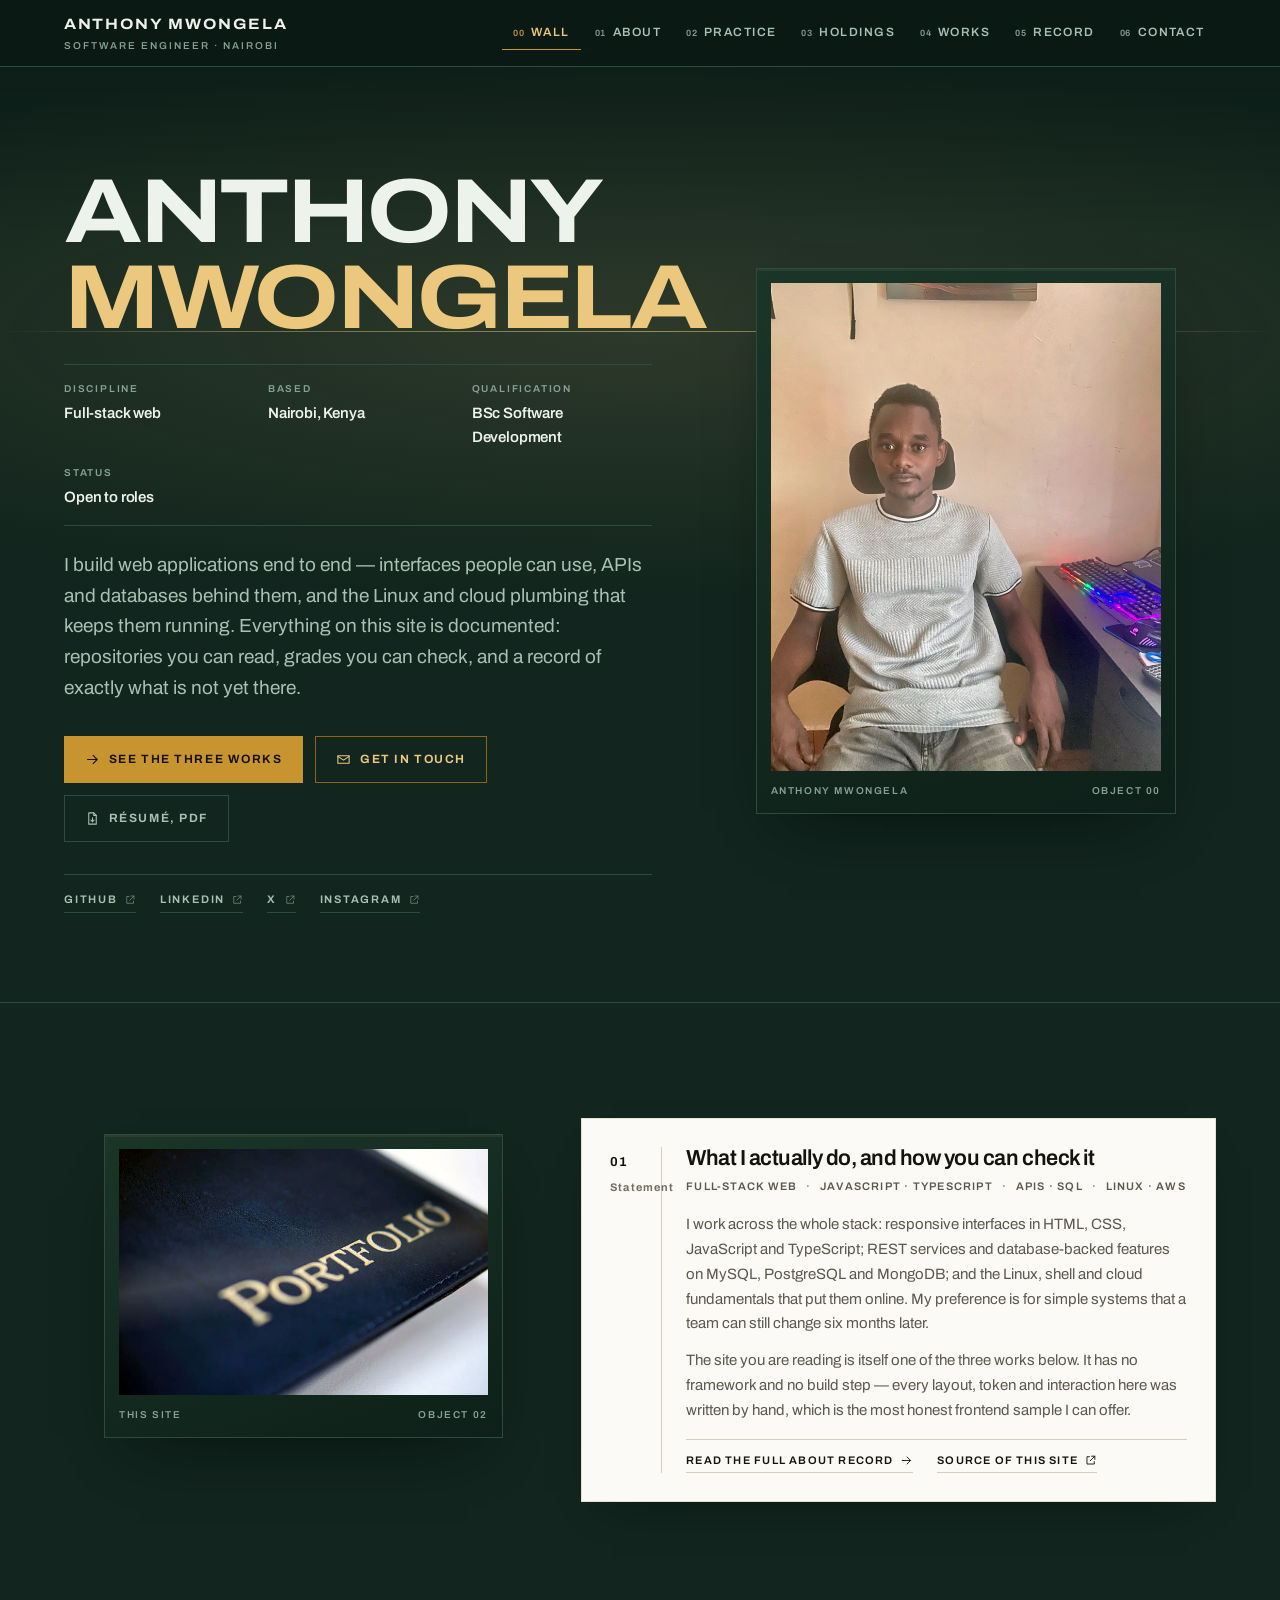
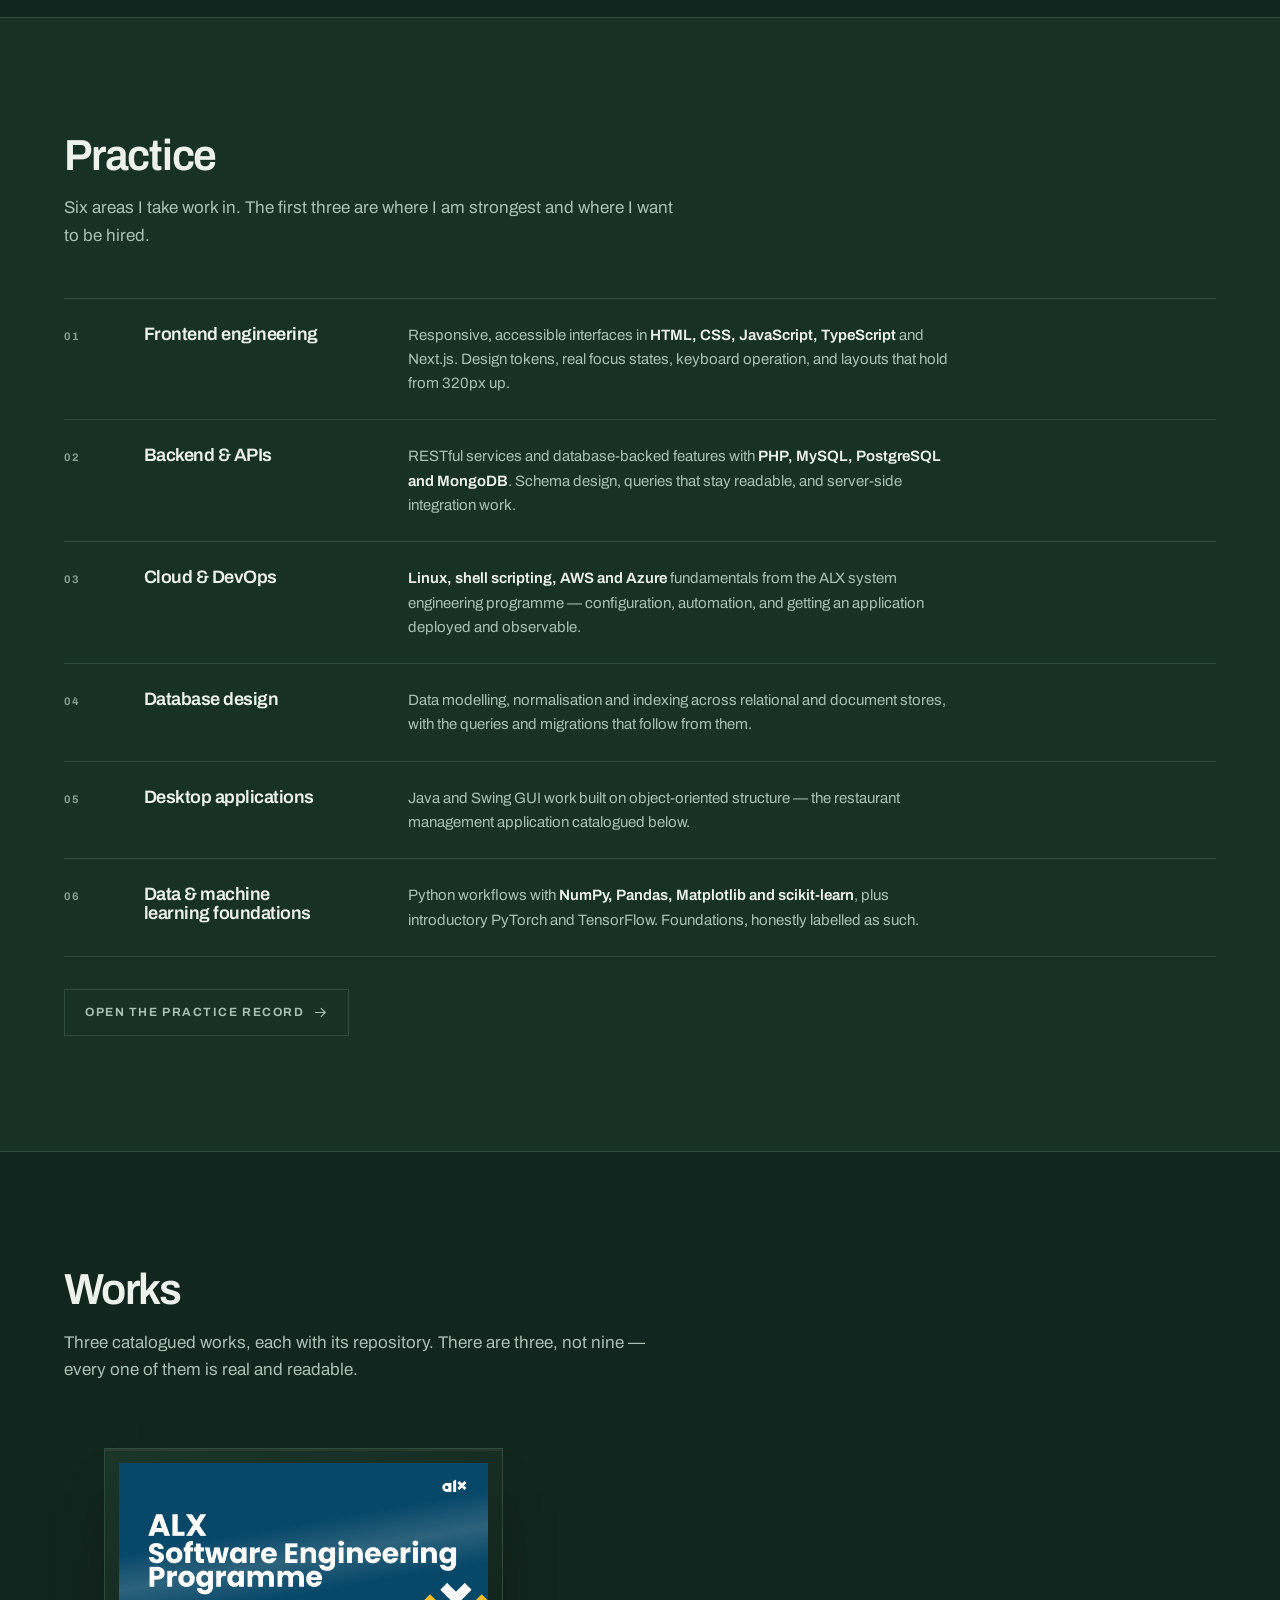
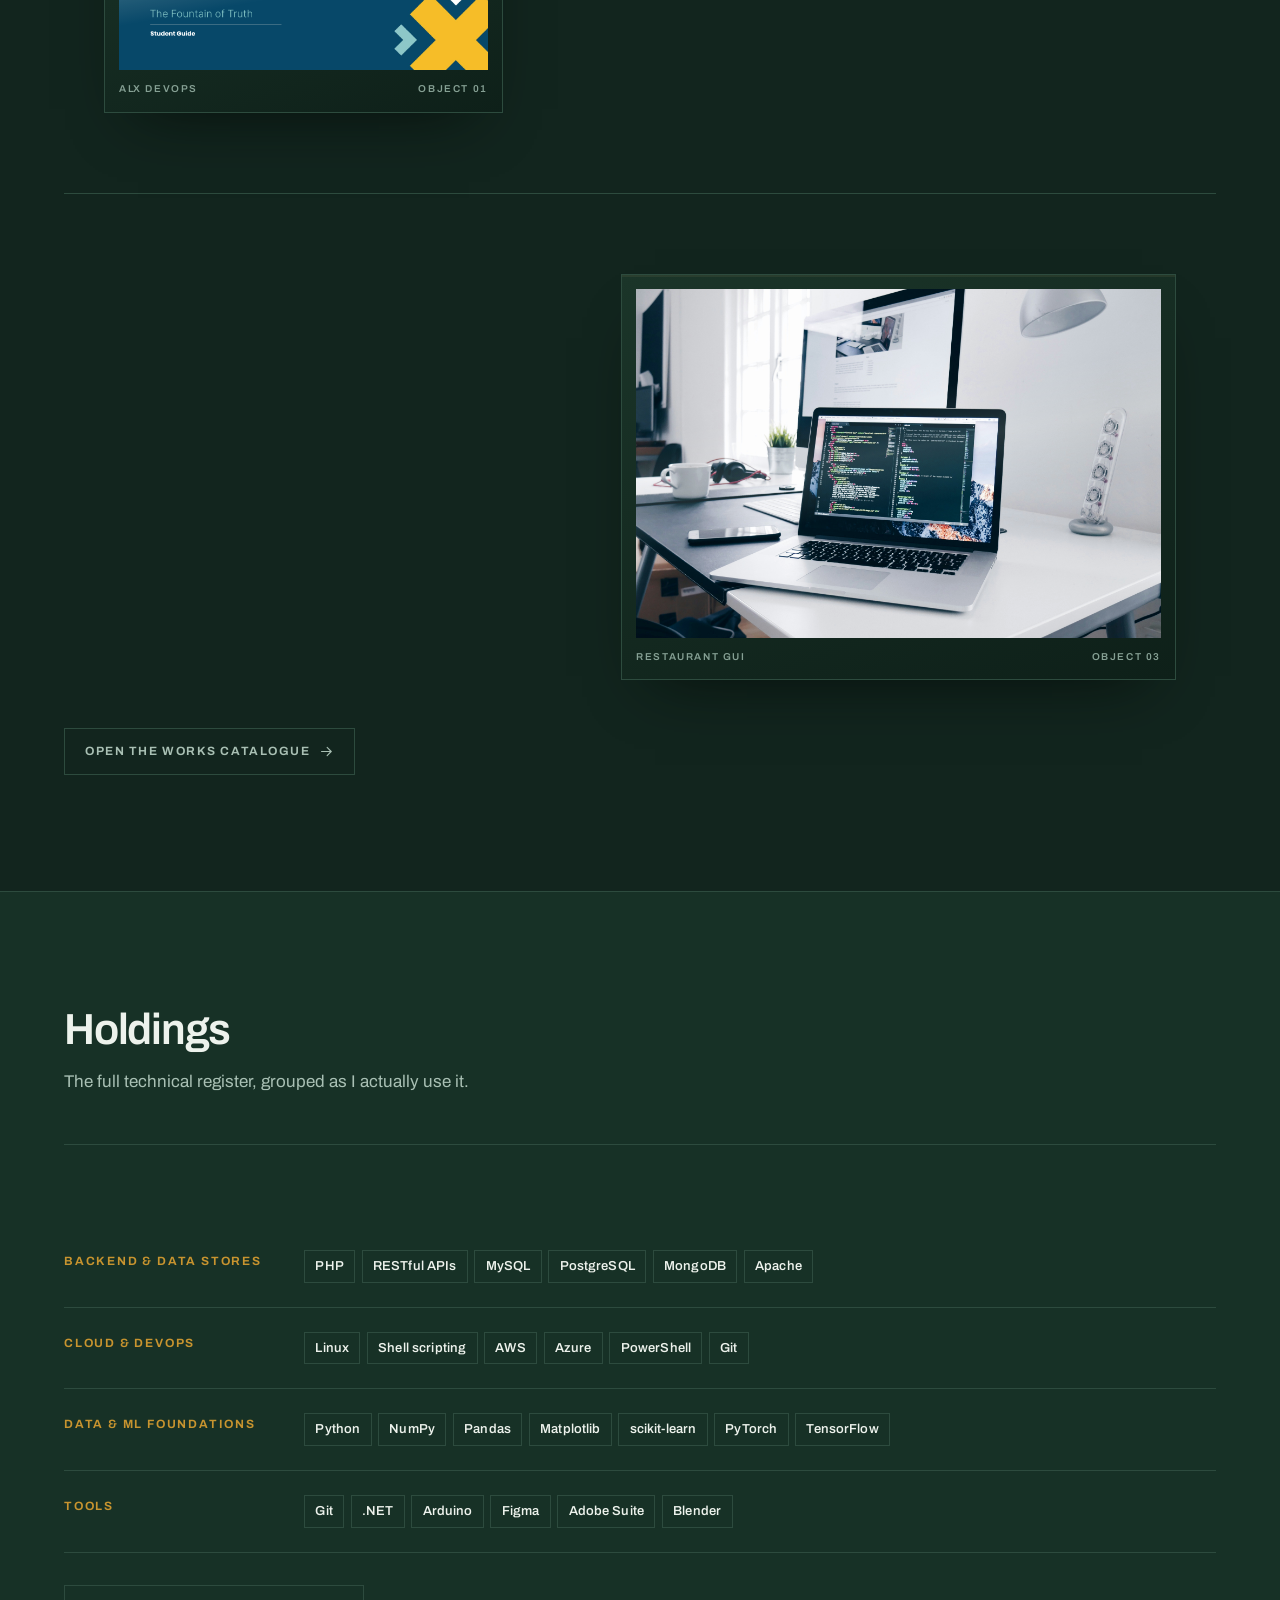
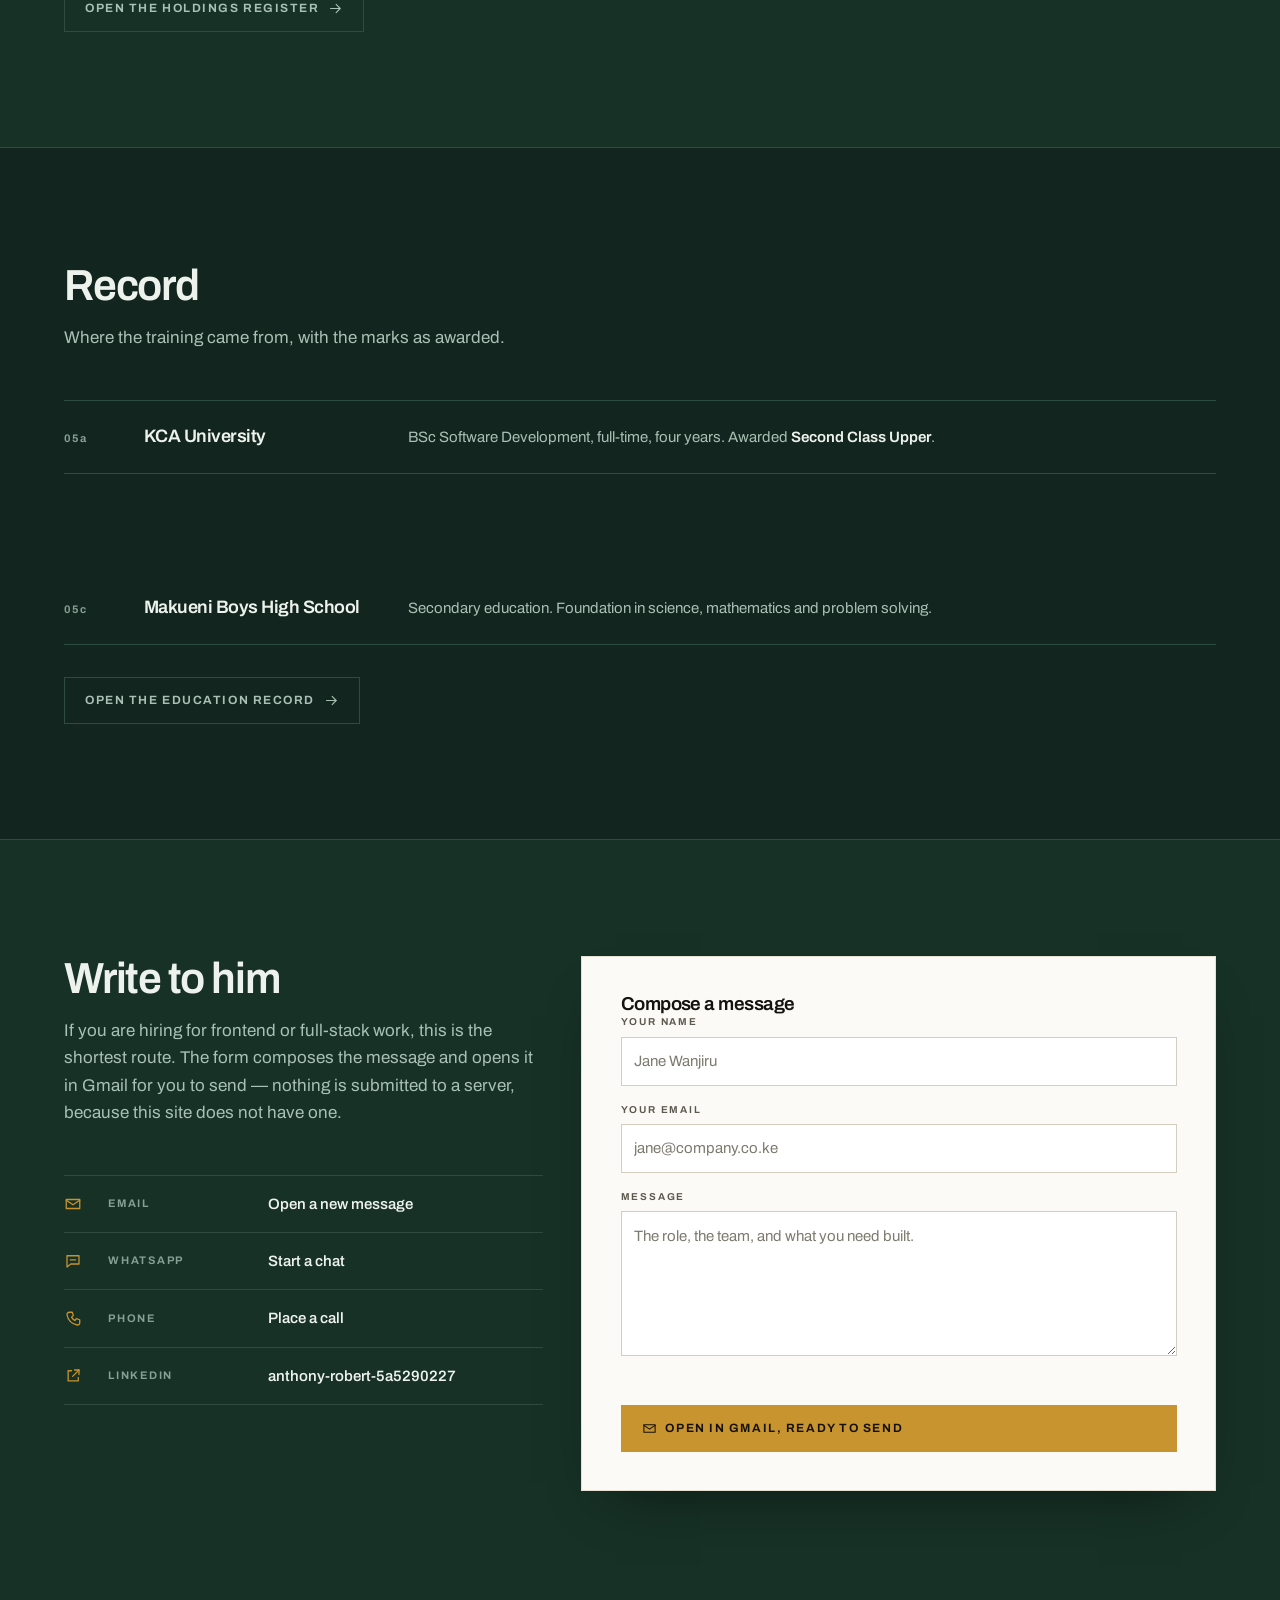
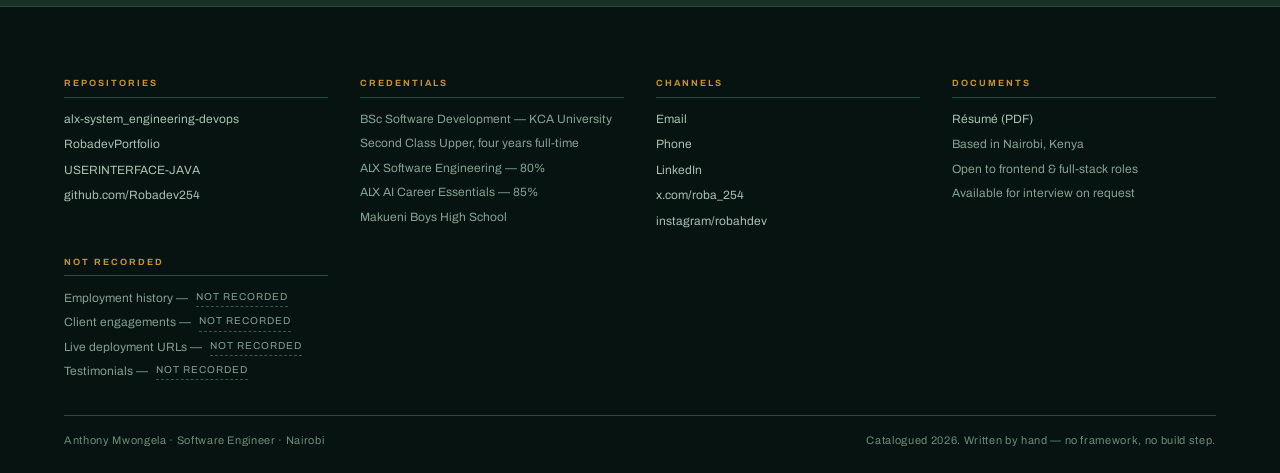
==== commit bfb096b4: "Hide the raw email and phone behind their links The contact rows and the footer register printed the" ====
--- a/index.html
+++ b/index.html
@@ -363,9 +363,9 @@
             </p>
           </div>
           <ul class="reach">
-            <li><a class="reach-row" href="mailto:robahdev254@gmail.com"><svg aria-hidden="true"><use href="#i-mail"/></svg><span class="reach-label">Email</span><span class="reach-value">robahdev254@gmail.com</span></a></li>
-            <li><a class="reach-row" href="https://wa.me/254798348149" target="_blank" rel="noopener"><svg aria-hidden="true"><use href="#i-msg"/></svg><span class="reach-label">WhatsApp</span><span class="reach-value">+254 798 348 149</span></a></li>
-            <li><a class="reach-row" href="tel:+254798348149"><svg aria-hidden="true"><use href="#i-phone"/></svg><span class="reach-label">Phone</span><span class="reach-value">+254 798 348 149</span></a></li>
+            <li><a class="reach-row" href="mailto:robahdev254@gmail.com"><svg aria-hidden="true"><use href="#i-mail"/></svg><span class="reach-label">Email</span><span class="reach-value">Open a new message</span></a></li>
+            <li><a class="reach-row" href="https://wa.me/254798348149" target="_blank" rel="noopener"><svg aria-hidden="true"><use href="#i-msg"/></svg><span class="reach-label">WhatsApp</span><span class="reach-value">Start a chat</span></a></li>
+            <li><a class="reach-row" href="tel:+254798348149"><svg aria-hidden="true"><use href="#i-phone"/></svg><span class="reach-label">Phone</span><span class="reach-value">Place a call</span></a></li>
             <li><a class="reach-row" href="https://www.linkedin.com/in/anthony-robert-5a5290227/" target="_blank" rel="noopener"><svg aria-hidden="true"><use href="#i-out"/></svg><span class="reach-label">LinkedIn</span><span class="reach-value">anthony-robert-5a5290227</span></a></li>
           </ul>
         </div>
@@ -419,8 +419,8 @@
       <div class="register-col">
         <h2>Channels</h2>
         <ul>
-          <li><a href="mailto:robahdev254@gmail.com">robahdev254@gmail.com</a></li>
-          <li><a href="tel:+254798348149">+254 798 348 149</a></li>
+          <li><a href="mailto:robahdev254@gmail.com">Email</a></li>
+          <li><a href="tel:+254798348149">Phone</a></li>
           <li><a href="https://www.linkedin.com/in/anthony-robert-5a5290227/" target="_blank" rel="noopener">LinkedIn</a></li>
           <li><a href="https://x.com/roba_254" target="_blank" rel="noopener">x.com/roba_254</a></li>
           <li><a href="https://www.instagram.com/robahdev/" target="_blank" rel="noopener">instagram/robahdev</a></li>
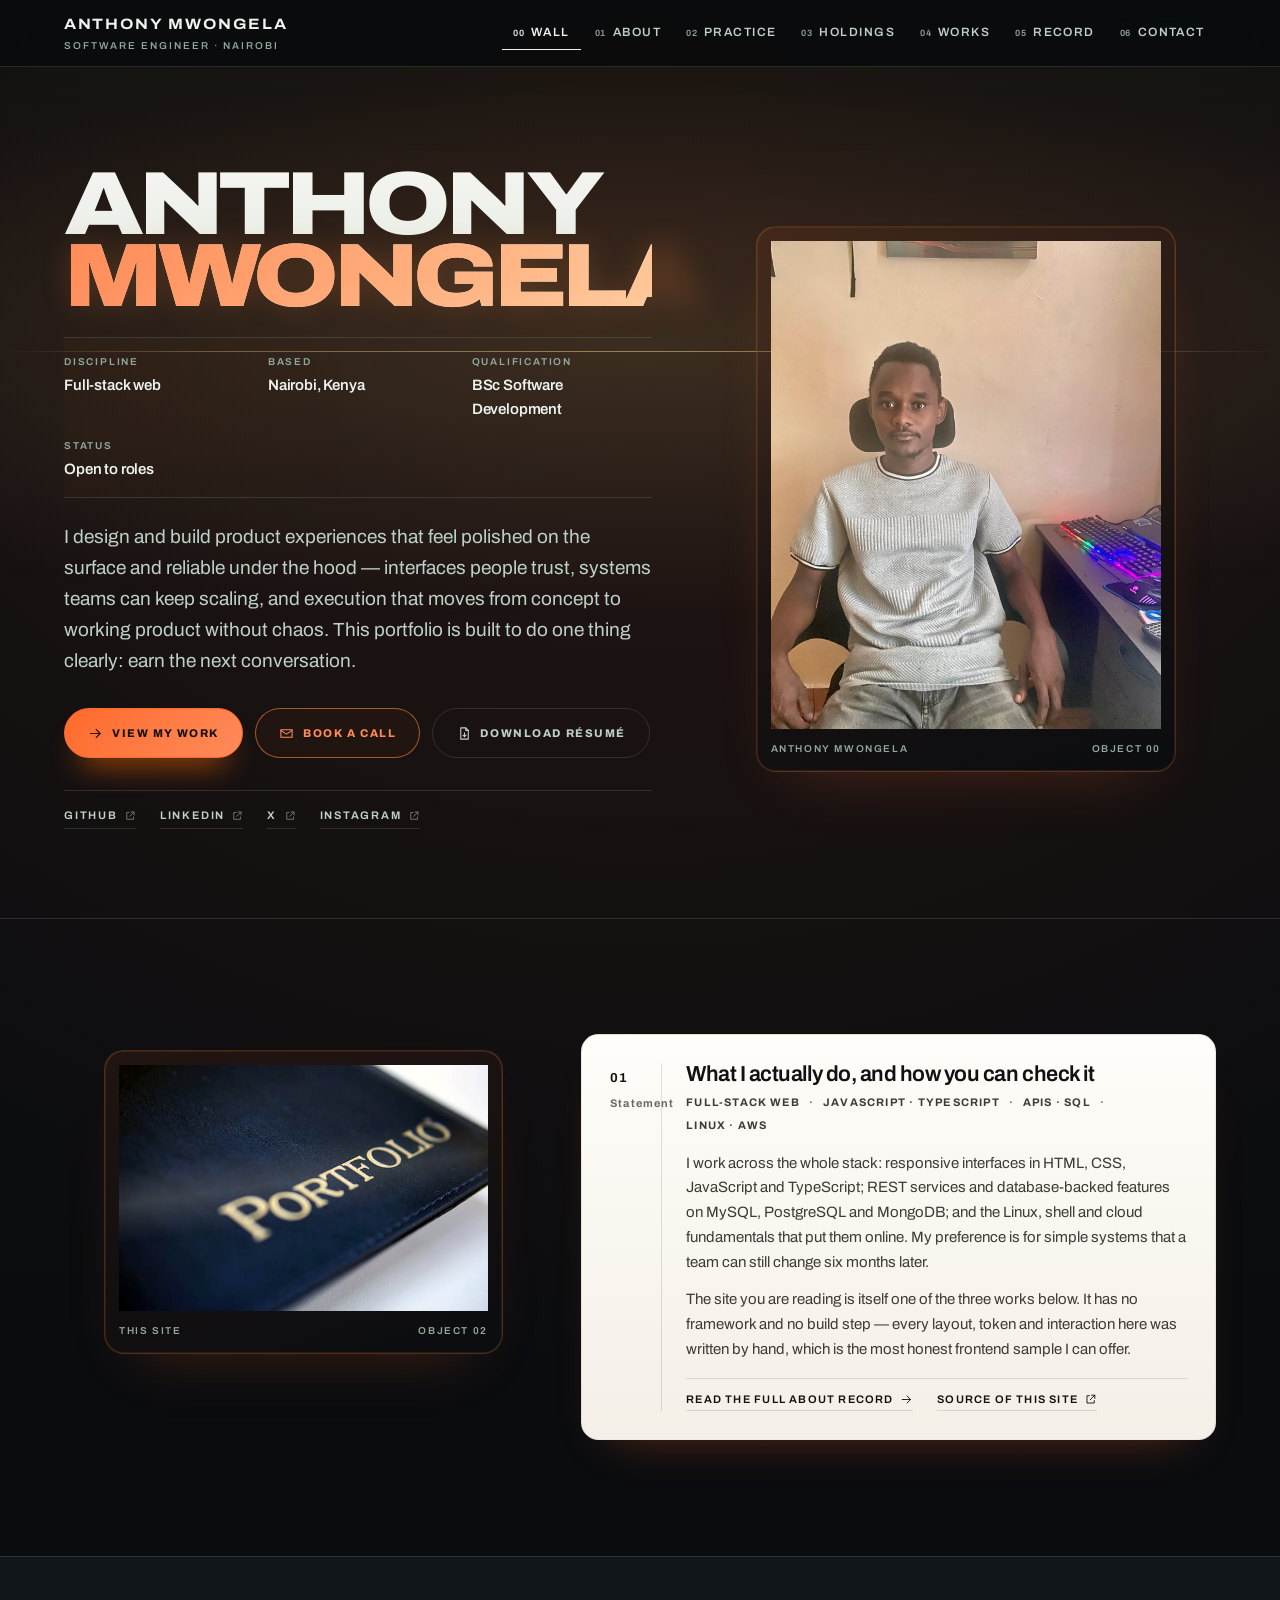
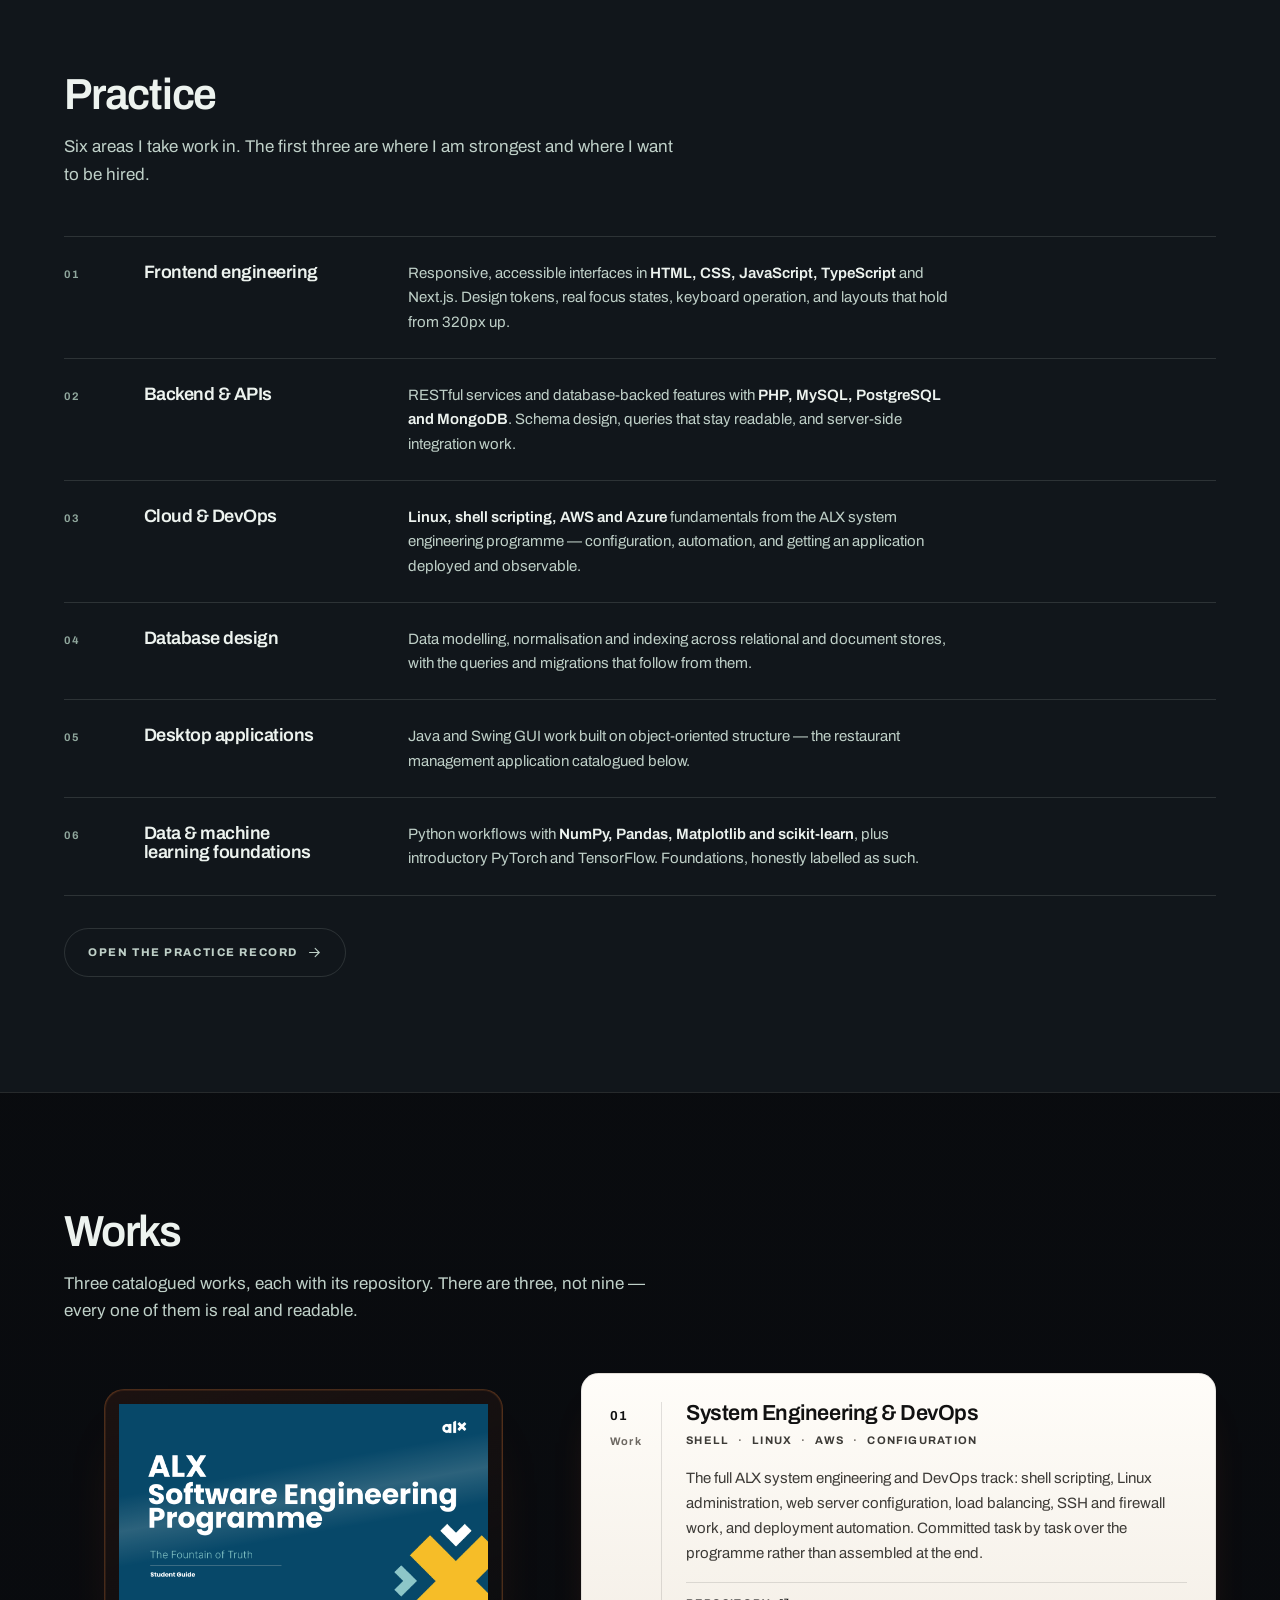
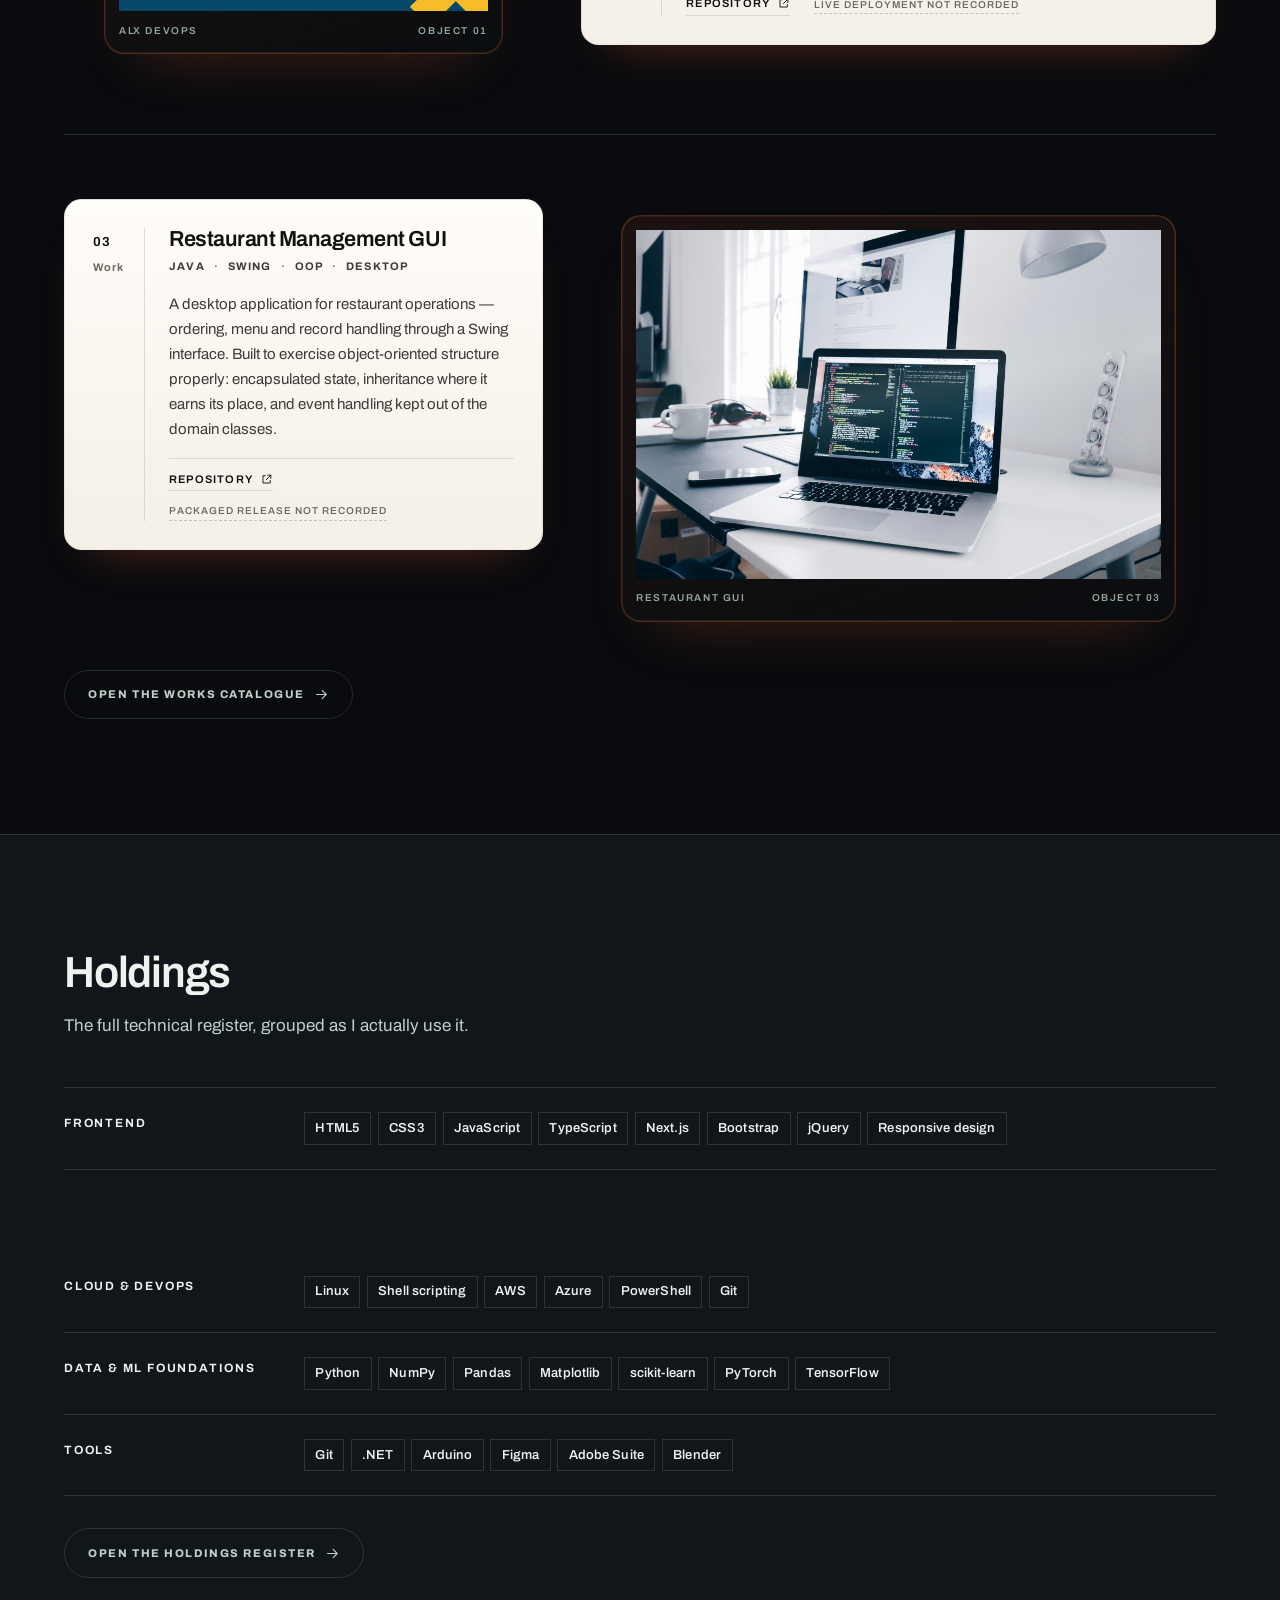
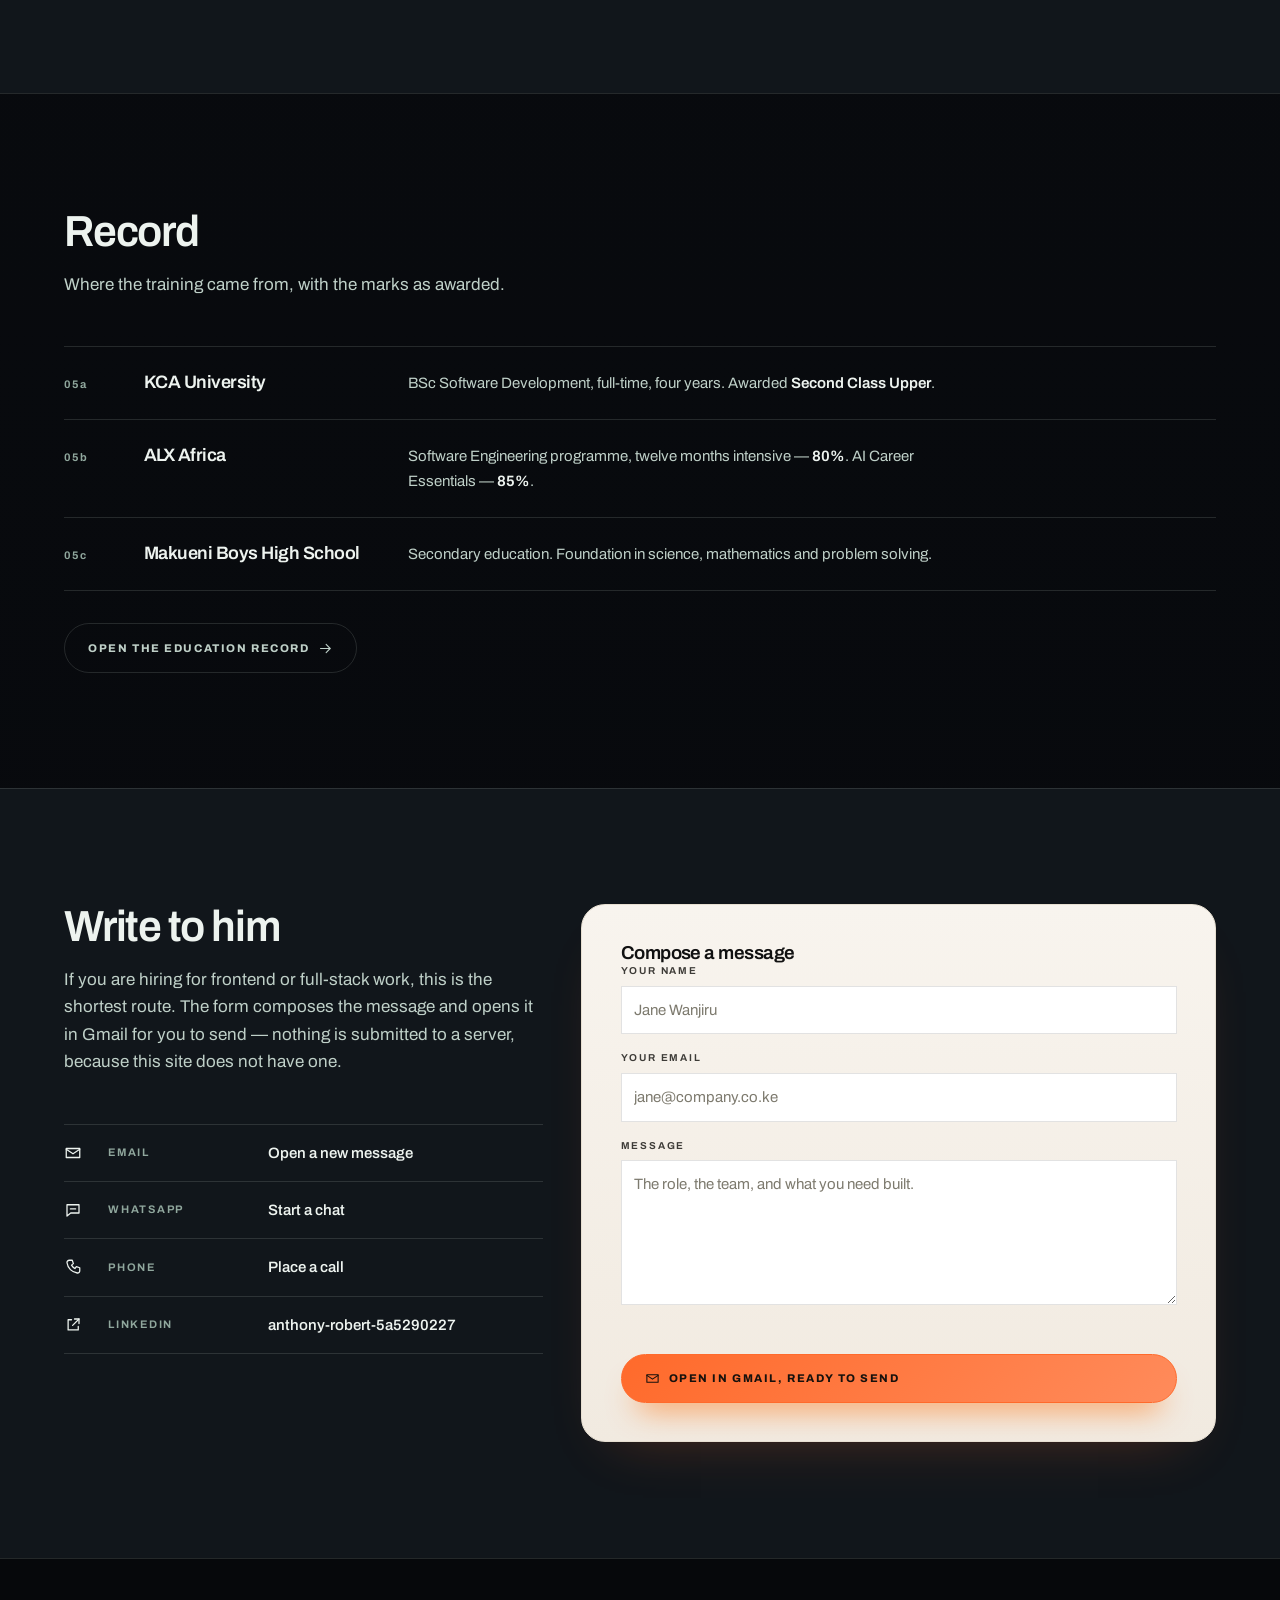
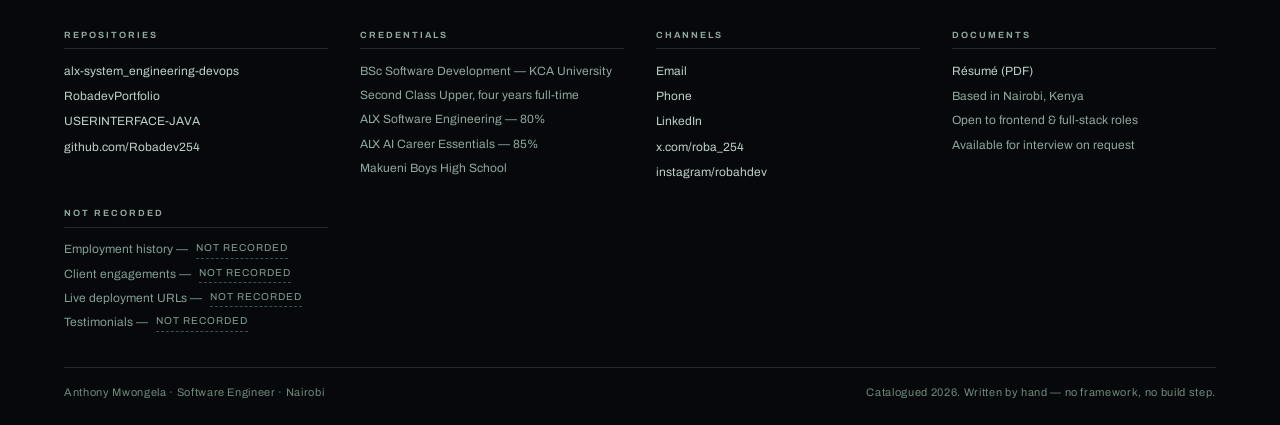
==== commit a3c43525: "baby steps changes" ====
--- a/index.html
+++ b/index.html
@@ -3,8 +3,8 @@
 <head>
   <meta charset="UTF-8">
   <meta name="viewport" content="width=device-width, initial-scale=1">
-  <title>Anthony Mwongela — Software Engineer, Full-Stack Web</title>
-  <meta name="description" content="Anthony Mwongela, full-stack software engineer in Nairobi. Public repositories, BSc Software Development, ALX Software Engineering. Available for frontend and full-stack roles.">
+  <title>Anthony Mwongela — Software Engineer | Frontend & Full-Stack</title>
+  <meta name="description" content="Anthony Mwongela is a full-stack software engineer building polished interfaces, reliable APIs, and cloud-ready systems for real products and teams.">
   <link rel="icon" href="./favicon.ico" sizes="any">
   <link rel="preload" href="./fonts/archivo-latin.woff2" as="font" type="font/woff2" crossorigin>
   <link rel="stylesheet" href="./style.css">
@@ -50,8 +50,8 @@
       <span class="plate-name">Anthony Mwongela</span>
       <span class="plate-sub">Software Engineer · Nairobi</span>
     </a>
-    <button class="rooms-toggle" id="roomsToggle" aria-expanded="false" aria-controls="rooms">
-      <svg aria-hidden="true"><use href="#i-menu"/></svg> Rooms
+    <button class="rooms-toggle" id="roomsToggle" aria-expanded="false" aria-controls="rooms" aria-label="Open navigation menu">
+      <svg aria-hidden="true"><use href="#i-menu"/></svg>
     </button>
     <nav class="rooms" id="rooms" aria-label="Site rooms">
       <a class="room" href="./index.html" aria-current="page"><span class="room-no">00</span> Wall</a>
@@ -78,20 +78,19 @@
             <div><span class="spec-key">Status</span><span class="spec-val">Open to roles</span></div>
           </div>
           <p class="opening-copy">
-            I build web applications end to end — interfaces people can use, APIs and
-            databases behind them, and the Linux and cloud plumbing that keeps them running.
-            Everything on this site is documented: repositories you can read, grades you can
-            check, and a record of exactly what is not yet there.
+            I design and build product experiences that feel polished on the surface and reliable under the hood —
+            interfaces people trust, systems teams can keep scaling, and execution that moves from concept to
+            working product without chaos. This portfolio is built to do one thing clearly: earn the next conversation.
           </p>
           <div class="actions">
             <a class="act primary" href="./projects.html">
-              <svg aria-hidden="true"><use href="#i-right"/></svg> See the three works
+              <svg aria-hidden="true"><use href="#i-right"/></svg> View my work
             </a>
             <a class="act" href="./contact.html">
-              <svg aria-hidden="true"><use href="#i-mail"/></svg> Get in touch
+              <svg aria-hidden="true"><use href="#i-mail"/></svg> Book a call
             </a>
             <a class="act plain" href="./resume-anthony-mwongela.pdf" download>
-              <svg aria-hidden="true"><use href="#i-file"/></svg> Résumé, PDF
+              <svg aria-hidden="true"><use href="#i-file"/></svg> Download résumé
             </a>
           </div>
           <div class="channels">
--- a/style.css
+++ b/style.css
@@ -34,31 +34,32 @@
 /* --- Tokens ----------------------------------------------- */
 
 :root {
-  /* wall */
-  --wall: #12251e;
-  --wall-lit: #173126;
-  --wall-deep: #0c1a15;
-  --poche: #071310;
-  /* label stock */
-  --stock: #fbfaf7;
-  --stock-edge: #e4e0d4;
-  --ink: #14140f;
-  --ink-soft: #5b584d;
-  --ink-faint: #726f60;
-  /* on wall */
-  --on-wall: #edf2ec;
-  --on-wall-soft: #a9c0b4;
-  --on-wall-faint: #86a094;
-  --rule-wall: #2d4b3e;
-  --rule-stock: #d3cec0;
-  /* lamp — the only saturated accent on the site */
-  --brass: #c8942f;
-  --brass-lit: #ebc87e;
-  --brass-deep: #8f6412;
-
-  --lamp-y: 40vh;
-
-  /* rhythm, 4px base */
+  --wall: #0b0d10;
+  --wall-lit: #11161b;
+  --wall-deep: #07090d;
+  --poche: #06080b;
+
+  --stock: #f7f3ee;
+  --stock-edge: #e7dfd1;
+  --ink: #111111;
+  --ink-soft: #3d3b37;
+  --ink-faint: #6d6862;
+
+  --on-wall: #edf3ef;
+  --on-wall-soft: #bfd0c8;
+  --on-wall-faint: #90a79d;
+  --rule-wall: rgba(170, 184, 177, 0.18);
+  --rule-stock: rgba(17, 17, 17, 0.12);
+
+  --accent: #ff6a2b;
+  --accent-strong: #ff8b5b;
+  --accent-deep: #d85413;
+  --accent-soft: rgba(255, 106, 43, 0.12);
+  --electric: #7ef5d5;
+  --shadow: rgba(255, 106, 43, 0.25);
+
+  --lamp-y: 30vh;
+
   --s1: 0.25rem;
   --s2: 0.5rem;
   --s3: 0.75rem;
@@ -93,7 +94,9 @@
 
 body {
   margin: 0;
-  background: var(--wall);
+  background:
+    radial-gradient(circle at top, rgba(255, 106, 43, 0.13), transparent 20%),
+    linear-gradient(180deg, var(--wall) 0%, var(--wall-deep) 100%);
   color: var(--on-wall);
   font-family: 'Archivo', system-ui, sans-serif;
   font-size: 1rem;
@@ -259,8 +262,8 @@
   position: sticky;
   top: 0;
   z-index: 40;
-  background: color-mix(in srgb, var(--wall-deep) 92%, transparent);
-  backdrop-filter: blur(8px) saturate(140%);
+  background: rgba(7, 9, 12, 0.78);
+  backdrop-filter: blur(10px) saturate(180%);
   border-bottom: 1px solid var(--rule-wall);
 }
 
@@ -395,6 +398,16 @@
   font-stretch: 96%;
 }
 
+.room-tag {
+  display: inline-block;
+  margin-bottom: var(--s3);
+  font-size: 0.585rem;
+  font-weight: 700;
+  letter-spacing: 0.24em;
+  text-transform: uppercase;
+  color: var(--accent-strong);
+}
+
 /* Inner rooms are numbered like the directory, so a visitor always knows
    which part of the collection they are standing in. */
 .room-tag {
@@ -451,17 +464,27 @@
 }
 
 .identity h1 {
-  font-size: clamp(2.5rem, 7.1vw, 5.75rem);
+  font-size: clamp(2.8rem, 7vw, 6.6rem);
   font-stretch: 118%;
-  font-weight: 700;
-  letter-spacing: -0.038em;
-  line-height: 0.94;
-  text-transform: uppercase;
+  font-weight: 850;
+  letter-spacing: -0.06em;
+  line-height: 0.8;
+  text-transform: uppercase;
+  text-wrap: balance;
+  background: linear-gradient(180deg, #f5f4f0 0%, #dfe9df 100%);
+  -webkit-background-clip: text;
+  background-clip: text;
+  color: transparent;
 }
 
 .identity h1 .surname {
   display: block;
-  color: var(--brass-lit);
+  color: var(--accent-strong);
+  background: linear-gradient(135deg, var(--accent-strong), #ffd2a8);
+  -webkit-background-clip: text;
+  background-clip: text;
+  color: transparent;
+  text-shadow: 0 0 30px rgba(255, 138, 61, 0.2);
 }
 
 .spec {
@@ -472,6 +495,7 @@
   display: grid;
   grid-template-columns: repeat(auto-fit, minmax(9rem, 1fr));
   gap: var(--s4) var(--s5);
+  background: linear-gradient(90deg, rgba(255, 106, 0, 0.03), transparent 50%);
 }
 
 .spec div {
@@ -517,18 +541,19 @@
   display: inline-flex;
   align-items: center;
   gap: 0.55rem;
-  padding: 0.8rem 1.25rem;
-  font-size: 0.75rem;
-  font-weight: 660;
-  letter-spacing: 0.13em;
+  padding: 0.92rem 1.45rem;
+  font-size: 0.7rem;
+  font-weight: 760;
+  letter-spacing: 0.14em;
   text-transform: uppercase;
   text-decoration: none;
-  border: 1px solid var(--brass-deep);
-  color: var(--brass-lit);
-  background: transparent;
+  border: 1px solid rgba(255, 138, 61, 0.6);
+  color: var(--accent-strong);
+  background: rgba(255, 106, 43, 0.04);
+  border-radius: 999px;
   cursor: pointer;
-  transition: background 0.22s var(--ease), color 0.22s var(--ease),
-    border-color 0.22s var(--ease), box-shadow 0.22s var(--ease);
+  transition: transform 0.2s var(--ease), box-shadow 0.2s var(--ease),
+    background 0.2s var(--ease), border-color 0.2s var(--ease), color 0.2s var(--ease);
 }
 
 .act svg {
@@ -538,31 +563,34 @@
 }
 
 .act:hover {
-  background: var(--brass);
-  border-color: var(--brass);
-  color: #16120a;
-  box-shadow: 0 6px 22px -10px rgba(200, 148, 47, 0.85);
+  transform: translateY(-1px);
+  background: var(--accent);
+  border-color: var(--accent);
+  color: #160f09;
+  box-shadow: 0 16px 28px -18px rgba(255, 106, 0, 0.85);
 }
 
 .act.primary {
-  background: var(--brass);
-  border-color: var(--brass);
-  color: #16120a;
+  background: linear-gradient(135deg, var(--accent) 0%, var(--accent-strong) 100%);
+  border-color: var(--accent);
+  color: #17110d;
+  box-shadow: 0 20px 30px -16px rgba(255, 106, 0, 0.8);
 }
 
 .act.primary:hover {
-  background: var(--brass-lit);
-  border-color: var(--brass-lit);
+  background: linear-gradient(135deg, var(--accent-strong) 0%, #ffb076 100%);
+  border-color: var(--accent-strong);
 }
 
 .act.plain {
   border-color: var(--rule-wall);
   color: var(--on-wall-soft);
+  background: transparent;
 }
 
 .act.plain:hover {
-  background: transparent;
-  border-color: var(--on-wall-faint);
+  background: rgba(255, 255, 255, 0.02);
+  border-color: rgba(255, 255, 255, 0.28);
   color: var(--on-wall);
   box-shadow: none;
 }
@@ -634,10 +662,11 @@
 .vitrine {
   position: relative;
   padding: clamp(0.5rem, 1.2vw, 0.875rem);
-  background: linear-gradient(160deg, #1b3529, #0e2019);
-  border: 1px solid var(--rule-wall);
-  box-shadow: 0 30px 60px -34px rgba(4, 12, 9, 0.9),
-    0 2px 0 rgba(233, 200, 126, 0.07) inset;
+  background: linear-gradient(160deg, rgba(255, 106, 43, 0.08), rgba(11, 13, 16, 0.94));
+  border: 1px solid rgba(255, 138, 61, 0.24);
+  border-radius: 1.25rem;
+  box-shadow: 0 30px 60px -34px rgba(255, 106, 43, 0.25),
+    0 0 0 1px rgba(255, 138, 61, 0.1) inset;
 }
 
 .vitrine-plate {
@@ -691,15 +720,20 @@
 /* --- Label: the object label, white stock on the wall -------- */
 
 .label {
-  background: var(--stock);
+  background: linear-gradient(180deg, #fffdf9 0%, #f4efe7 100%);
   color: var(--ink);
-  border: 1px solid var(--stock-edge);
+  border: 1px solid rgba(17, 17, 17, 0.08);
+  border-radius: 1.1rem;
   padding: clamp(1.25rem, 2.2vw, 1.75rem);
   display: grid;
   grid-template-columns: 3.25rem minmax(0, 1fr);
   gap: 0 var(--s5);
-  box-shadow: 0 20px 44px -30px rgba(4, 12, 9, 0.75);
-  transition: box-shadow 0.4s var(--ease), border-color 0.4s var(--ease);
+  box-shadow: 0 24px 46px -30px rgba(255, 106, 43, 0.38);
+  transition: box-shadow 0.4s var(--ease), border-color 0.4s var(--ease), transform 0.3s var(--ease);
+}
+
+.label:hover {
+  transform: translateY(-2px);
 }
 
 .label.lit {
@@ -745,7 +779,7 @@
   align-items: baseline;
   gap: 0.3rem 0.55rem;
   font-size: 0.6875rem;
-  font-weight: 600;
+  font-weight: 700;
   letter-spacing: 0.11em;
   text-transform: uppercase;
   color: var(--ink-soft);
@@ -890,11 +924,12 @@
 /* --- Stock area: a white panel set into the wall ------------ */
 
 .stock-area {
-  background: var(--stock);
+  background: linear-gradient(180deg, #f8f4ee 0%, #f1eae0 100%);
   color: var(--ink);
   border: 1px solid var(--stock-edge);
+  border-radius: 1.5rem;
   padding: clamp(1.5rem, 3vw, var(--s7));
-  box-shadow: 0 26px 56px -34px rgba(4, 12, 9, 0.8);
+  box-shadow: 0 26px 56px -34px rgba(255, 106, 43, 0.3);
 }
 
 .stock-area h2,
@@ -1060,7 +1095,7 @@
   grid-template-columns: 1.75rem minmax(0, 9rem) minmax(0, 1fr);
   align-items: center;
   gap: var(--s4);
-  padding-block: var(--s4);
+  padding: var(--s4) 0.5rem var(--s4) 0;
   border-bottom: 1px solid var(--rule-wall);
   width: 100%;
   background: none;
@@ -1070,11 +1105,13 @@
   text-align: left;
   text-decoration: none;
   cursor: pointer;
-  transition: background 0.25s var(--ease);
+  transition: background 0.25s var(--ease), transform 0.25s var(--ease), padding-left 0.25s var(--ease);
 }
 
 .reach-row:hover {
-  background: rgba(233, 200, 126, 0.05);
+  background: rgba(255, 106, 43, 0.04);
+  padding-left: 0.45rem;
+  transform: translateX(2px);
 }
 
 .reach-row svg {
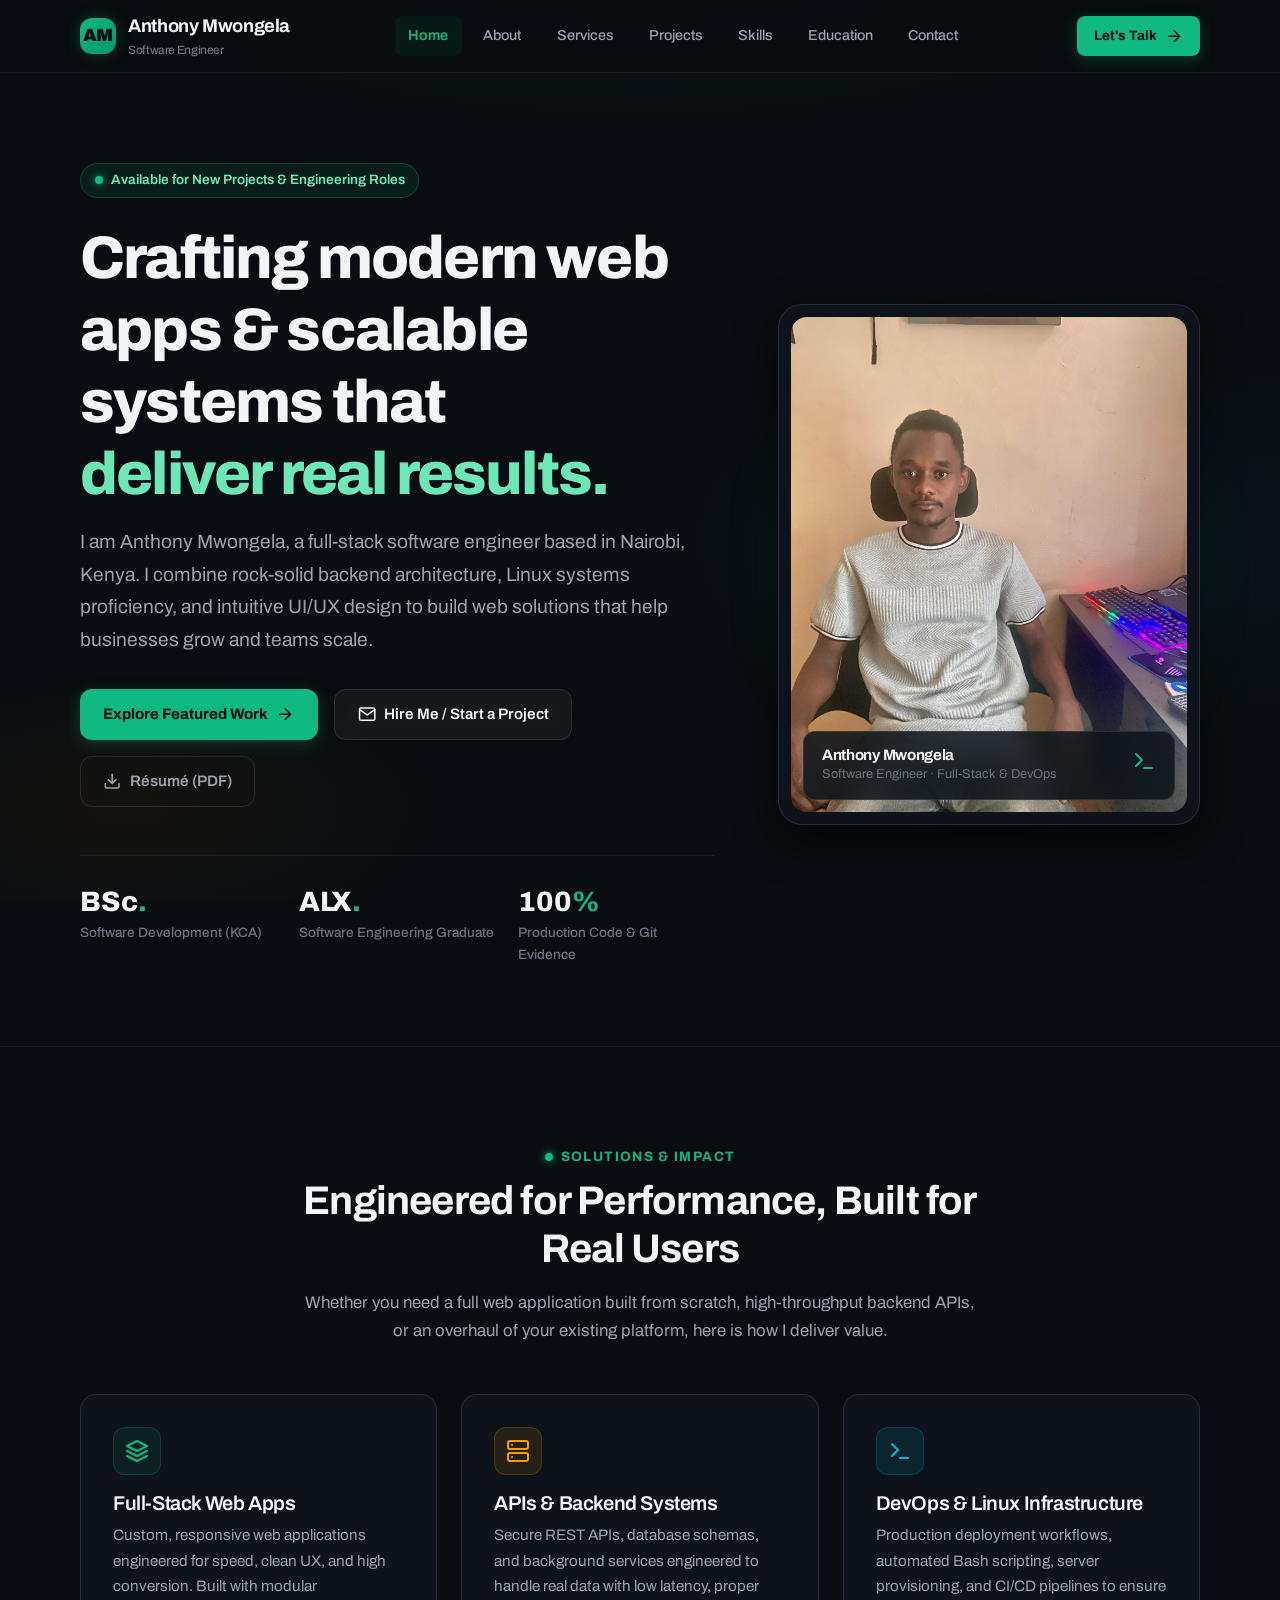
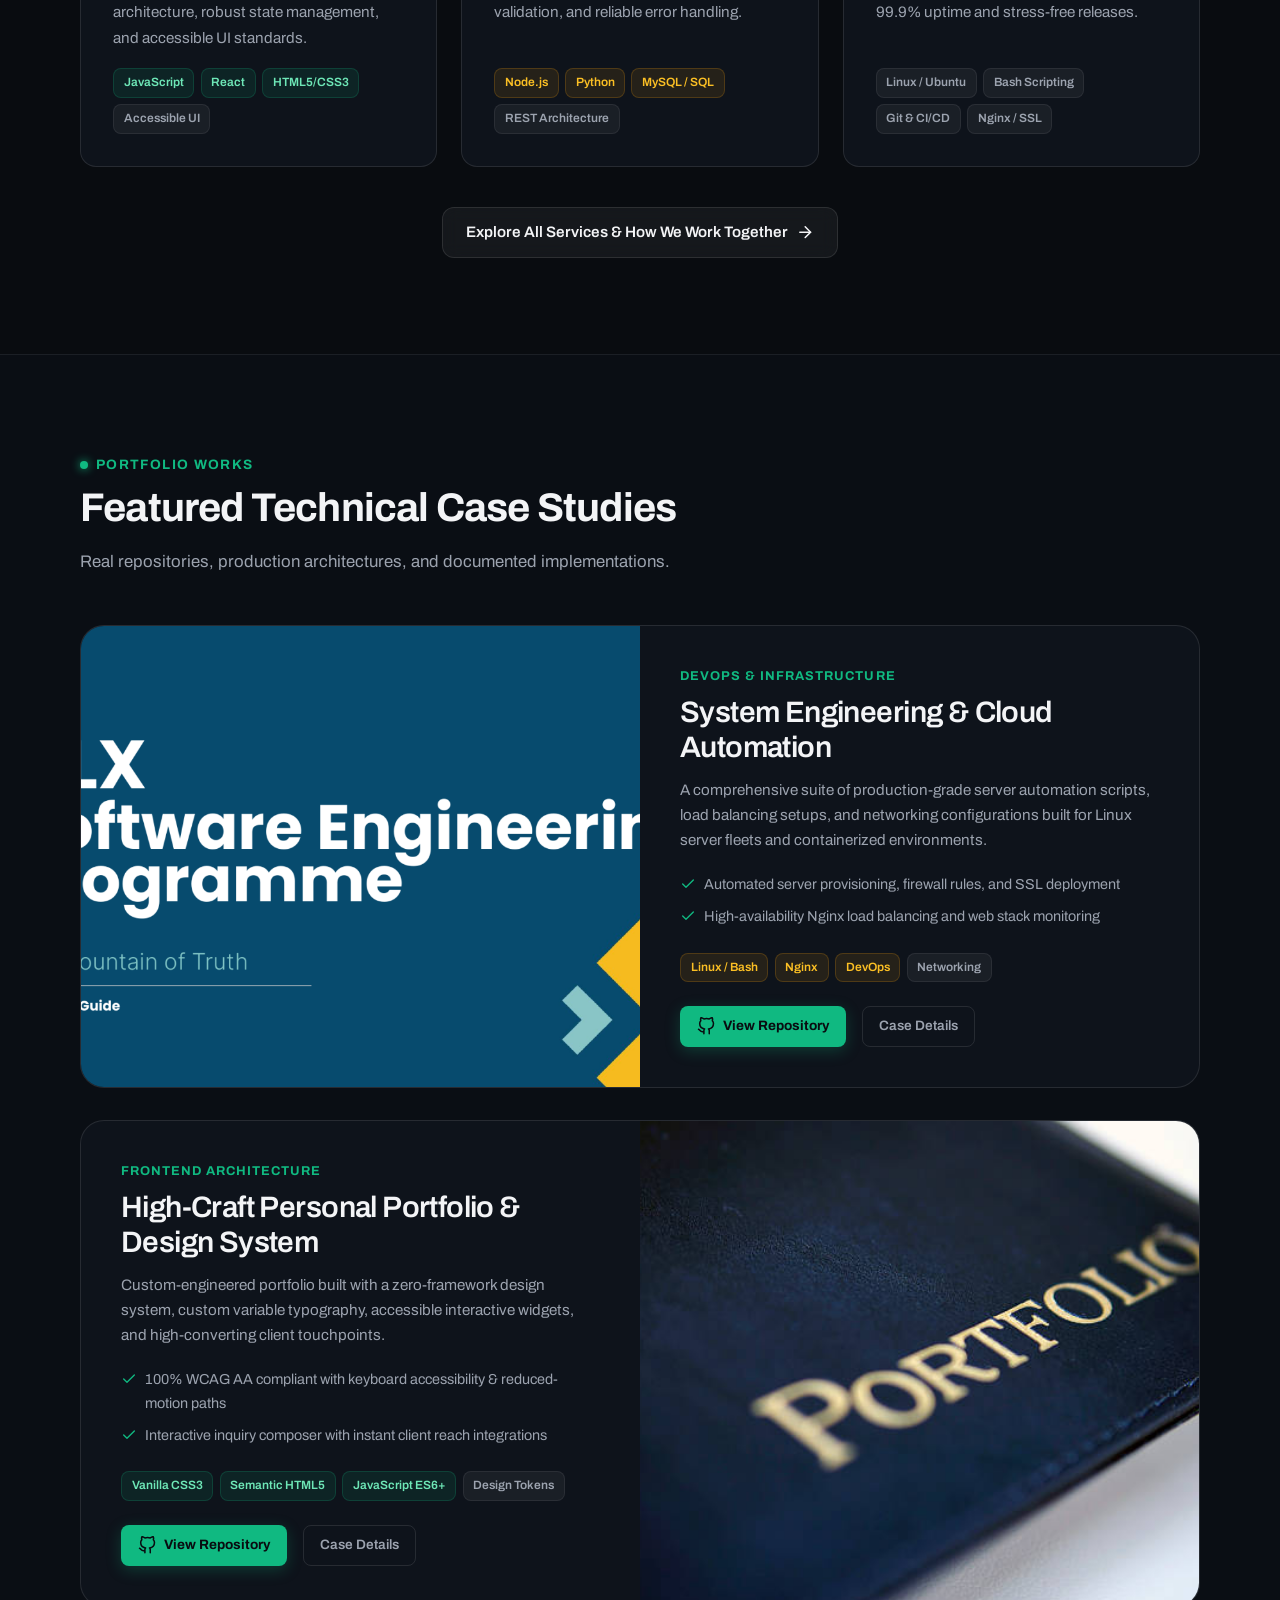
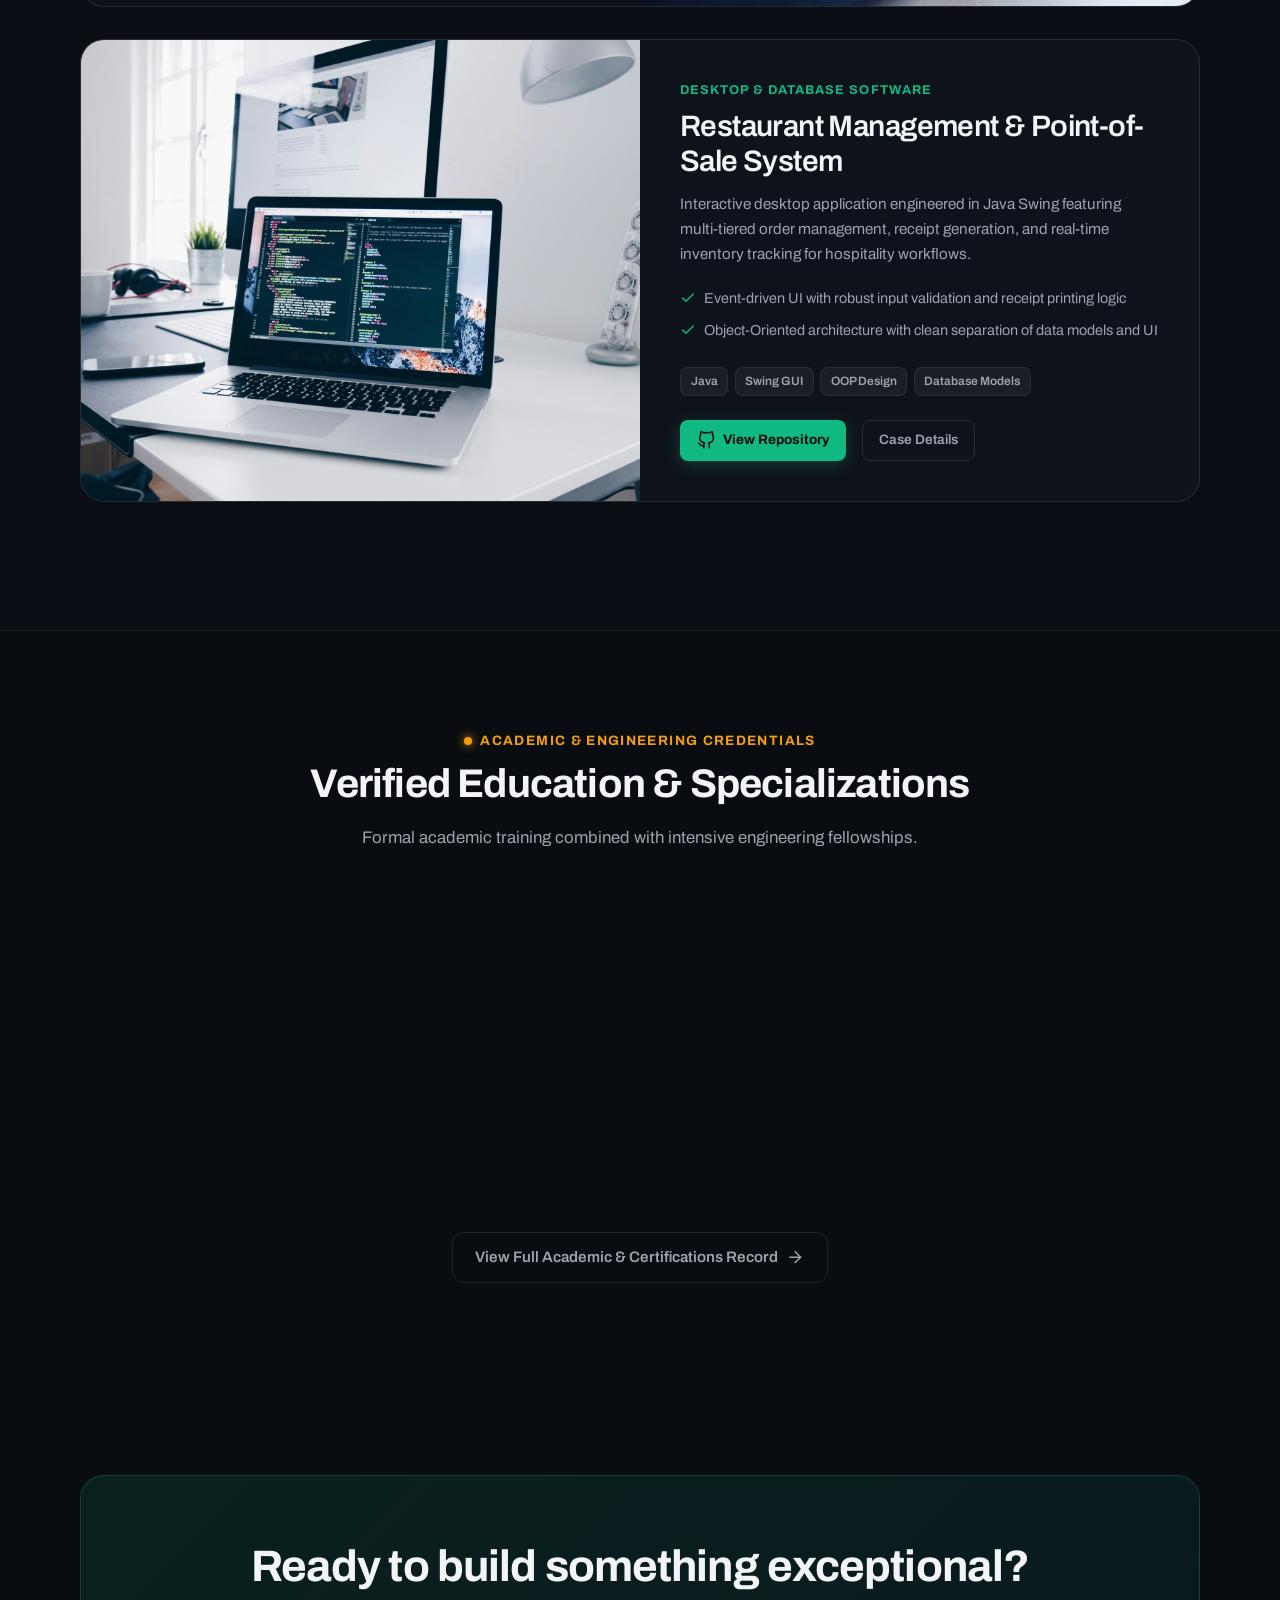
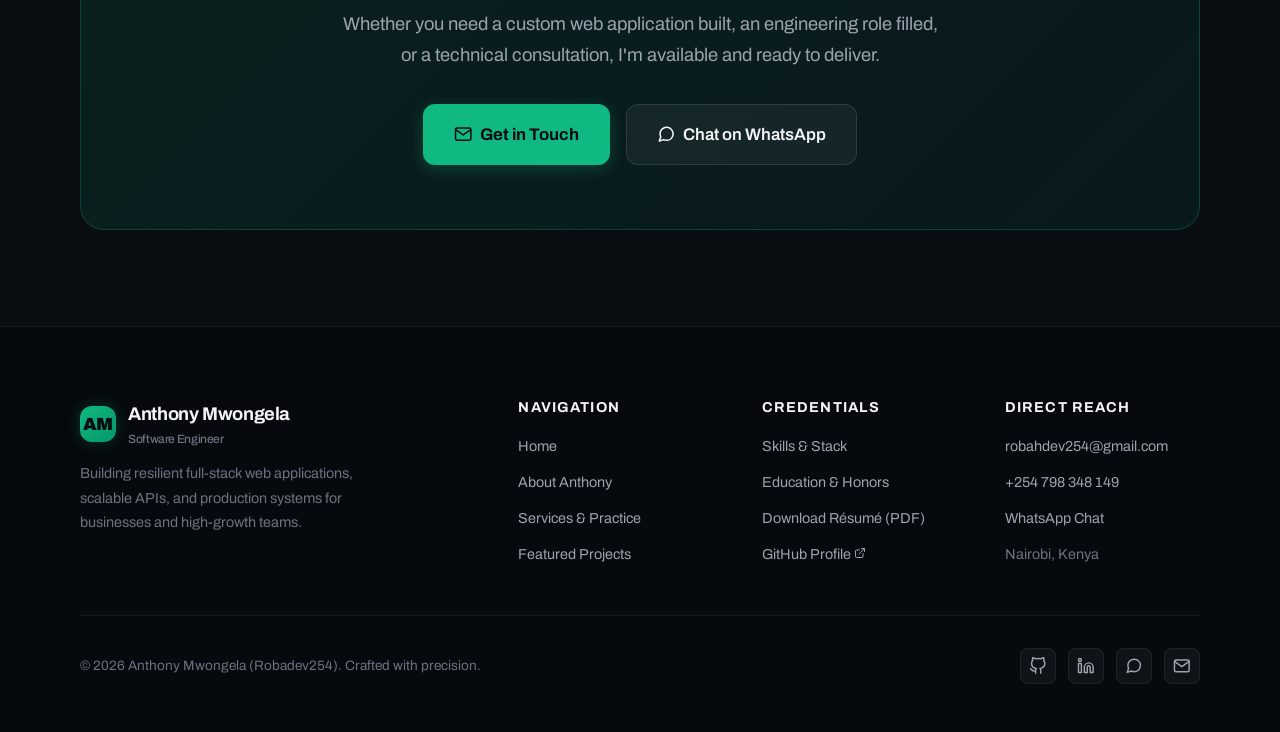
==== commit c52c0021: "Final touches" ====
--- a/index.html
+++ b/index.html
@@ -3,453 +3,471 @@
 <head>
   <meta charset="UTF-8">
   <meta name="viewport" content="width=device-width, initial-scale=1">
-  <title>Anthony Mwongela — Software Engineer | Frontend & Full-Stack</title>
-  <meta name="description" content="Anthony Mwongela is a full-stack software engineer building polished interfaces, reliable APIs, and cloud-ready systems for real products and teams.">
+  <title>Anthony Mwongela | Full-Stack Software Engineer</title>
+  <meta name="description" content="Anthony Mwongela is a full-stack software engineer building high-impact web apps, high-performance APIs, and cloud-ready systems. Open to client projects and engineering roles.">
   <link rel="icon" href="./favicon.ico" sizes="any">
   <link rel="preload" href="./fonts/archivo-latin.woff2" as="font" type="font/woff2" crossorigin>
   <link rel="stylesheet" href="./style.css">
 </head>
 <body>
-<!--
-THESIS: A portfolio is a collection, so it is presented the way an institution presents
-objects: every project, credential and capability is an accessioned object with a rigorous
-label. It refuses the developer-portfolio arrangement of equal-weight glowing tiles where
-nothing is ever named, dated, or accounted for.
-OWN-WORLD: Deep gallery-green wall (#12251e), true-white label stock set on it with hairline
-edges, black-steel vitrines with glass that catches light, Archivo across its real width and
-weight axes, and brass (#c8942f) as the single saturated accent on the entire site.
-STORY: The visitor learns who he is and what is documented within one viewport, reads the
-record as deeply as they choose, and leaves through a contact channel.
-FIRST VIEWPORT: Name at display scale upper-left in expanded caps, surname in brass; a
-specification strip of four fields beneath it; one paragraph; two actions, primary first;
-named channels. Right third holds the portrait mounted in a vitrine with its own caption.
-The lamp band lies across the wall at reading height.
-FORM: The Catalogue Wall, candidate 6 of my ordered grounded list, seed key cd9f9a1d.
-FINISH: unreviewed and undocumented is unfinished; this build ends with the finish review, the verdict, DESIGN.md, and every shipping raster carrying its provenance.
--->
-<svg width="0" height="0" style="position:absolute" aria-hidden="true" focusable="false">
-  <defs>
-    <g id="i-base" fill="none" stroke="currentColor" stroke-width="1.7" stroke-linecap="round" stroke-linejoin="round"></g>
-    <symbol id="i-down" viewBox="0 0 24 24" fill="none" stroke="currentColor" stroke-width="1.7" stroke-linecap="round" stroke-linejoin="round"><path d="M12 4v15"/><path d="M5.5 13 12 19.5 18.5 13"/></symbol>
-    <symbol id="i-right" viewBox="0 0 24 24" fill="none" stroke="currentColor" stroke-width="1.7" stroke-linecap="round" stroke-linejoin="round"><path d="M4 12h15"/><path d="M13 5.5 19.5 12 13 18.5"/></symbol>
-    <symbol id="i-out" viewBox="0 0 24 24" fill="none" stroke="currentColor" stroke-width="1.7" stroke-linecap="round" stroke-linejoin="round"><path d="M10 5H5.5v13.5H19V14"/><path d="M14 4h6v6"/><path d="M20 4l-8.5 8.5"/></symbol>
-    <symbol id="i-file" viewBox="0 0 24 24" fill="none" stroke="currentColor" stroke-width="1.7" stroke-linecap="round" stroke-linejoin="round"><path d="M6 3h8l4 4v14H6z"/><path d="M14 3v4h4"/><path d="M12 11v6"/><path d="M9.5 14.5 12 17l2.5-2.5"/></symbol>
-    <symbol id="i-mail" viewBox="0 0 24 24" fill="none" stroke="currentColor" stroke-width="1.7" stroke-linecap="round" stroke-linejoin="round"><path d="M3 6h18v12H3z"/><path d="m3 7 9 6 9-6"/></symbol>
-    <symbol id="i-phone" viewBox="0 0 24 24" fill="none" stroke="currentColor" stroke-width="1.7" stroke-linecap="round" stroke-linejoin="round"><path d="M7 3h4l1.5 4.5-2.5 2a12 12 0 0 0 4.5 4.5l2-2.5L21 13v4a3 3 0 0 1-3.3 3A16 16 0 0 1 4 6.3 3 3 0 0 1 7 3z"/></symbol>
-    <symbol id="i-msg" viewBox="0 0 24 24" fill="none" stroke="currentColor" stroke-width="1.7" stroke-linecap="round" stroke-linejoin="round"><path d="M4 5h16v11H9l-5 4z"/><path d="M8.5 10.5h7"/></symbol>
-    <symbol id="i-menu" viewBox="0 0 24 24" fill="none" stroke="currentColor" stroke-width="1.7" stroke-linecap="round"><path d="M4 7h16"/><path d="M4 12h16"/><path d="M4 17h16"/></symbol>
-  </defs>
-</svg>
-
-<a class="skip" href="#record">Skip to the record</a>
-<div class="lamp" aria-hidden="true"></div>
-
-<header class="directory">
-  <div class="directory-inner">
-    <a class="plate" href="./index.html">
-      <span class="plate-name">Anthony Mwongela</span>
-      <span class="plate-sub">Software Engineer · Nairobi</span>
-    </a>
-    <button class="rooms-toggle" id="roomsToggle" aria-expanded="false" aria-controls="rooms" aria-label="Open navigation menu">
-      <svg aria-hidden="true"><use href="#i-menu"/></svg>
-    </button>
-    <nav class="rooms" id="rooms" aria-label="Site rooms">
-      <a class="room" href="./index.html" aria-current="page"><span class="room-no">00</span> Wall</a>
-      <a class="room" href="./about.html"><span class="room-no">01</span> About</a>
-      <a class="room" href="./whatido.html"><span class="room-no">02</span> Practice</a>
-      <a class="room" href="./skills.html"><span class="room-no">03</span> Holdings</a>
-      <a class="room" href="./projects.html"><span class="room-no">04</span> Works</a>
-      <a class="room" href="./education.html"><span class="room-no">05</span> Record</a>
-      <a class="room" href="./contact.html"><span class="room-no">06</span> Contact</a>
-    </nav>
-  </div>
-</header>
-
-<main id="record">
-  <section class="opening">
-    <div class="frame">
-      <div class="opening-grid">
-        <div class="identity">
-          <h1>Anthony<span class="surname">Mwongela</span></h1>
-          <div class="spec">
-            <div><span class="spec-key">Discipline</span><span class="spec-val">Full-stack web</span></div>
-            <div><span class="spec-key">Based</span><span class="spec-val">Nairobi, Kenya</span></div>
-            <div><span class="spec-key">Qualification</span><span class="spec-val">BSc Software Development</span></div>
-            <div><span class="spec-key">Status</span><span class="spec-val">Open to roles</span></div>
-          </div>
-          <p class="opening-copy">
-            I design and build product experiences that feel polished on the surface and reliable under the hood —
-            interfaces people trust, systems teams can keep scaling, and execution that moves from concept to
-            working product without chaos. This portfolio is built to do one thing clearly: earn the next conversation.
-          </p>
-          <div class="actions">
-            <a class="act primary" href="./projects.html">
-              <svg aria-hidden="true"><use href="#i-right"/></svg> View my work
+  <a class="skip-link" href="#main-content">Skip to main content</a>
+
+  <!-- Shared SVG Icon Library -->
+  <svg width="0" height="0" style="position:absolute" aria-hidden="true" focusable="false">
+    <defs>
+      <symbol id="i-arrow-right" viewBox="0 0 24 24" fill="none" stroke="currentColor" stroke-width="2" stroke-linecap="round" stroke-linejoin="round"><line x1="5" y1="12" x2="19" y2="12"></line><polyline points="12 5 19 12 12 19"></polyline></symbol>
+      <symbol id="i-external" viewBox="0 0 24 24" fill="none" stroke="currentColor" stroke-width="2" stroke-linecap="round" stroke-linejoin="round"><path d="M18 13v6a2 2 0 0 1-2 2H5a2 2 0 0 1-2-2V8a2 2 0 0 1 2-2h6"></path><polyline points="15 3 21 3 21 9"></polyline><line x1="10" y1="14" x2="21" y2="3"></line></symbol>
+      <symbol id="i-github" viewBox="0 0 24 24" fill="none" stroke="currentColor" stroke-width="2" stroke-linecap="round" stroke-linejoin="round"><path d="M9 19c-5 1.5-5-2.5-7-3m14 6v-3.87a3.37 3.37 0 0 0-.94-2.61c3.14-.35 6.44-1.54 6.44-7A5.44 5.44 0 0 0 20 4.77 5.07 5.07 0 0 0 19.91 1S18.73.65 16 2.48a13.38 13.38 0 0 0-7 0C6.27.65 5.09 1 5.09 1A5.07 5.07 0 0 0 5 4.77a5.44 5.44 0 0 0-1.5 3.78c0 5.42 3.3 6.61 6.44 7A3.37 3.37 0 0 0 9 18.13V22"></path></symbol>
+      <symbol id="i-linkedin" viewBox="0 0 24 24" fill="none" stroke="currentColor" stroke-width="2" stroke-linecap="round" stroke-linejoin="round"><path d="M16 8a6 6 0 0 1 6 6v7h-4v-7a2 2 0 0 0-2-2 2 2 0 0 0-2 2v7h-4v-7a6 6 0 0 1 6-6z"></path><rect x="2" y="9" width="4" height="12"></rect><circle cx="4" cy="4" r="2"></circle></symbol>
+      <symbol id="i-mail" viewBox="0 0 24 24" fill="none" stroke="currentColor" stroke-width="2" stroke-linecap="round" stroke-linejoin="round"><path d="M4 4h16c1.1 0 2 .9 2 2v12c0 1.1-.9 2-2 2H4c-1.1 0-2-.9-2-2V6c0-1.1.9-2 2-2z"></path><polyline points="22,6 12,13 2,6"></polyline></symbol>
+      <symbol id="i-phone" viewBox="0 0 24 24" fill="none" stroke="currentColor" stroke-width="2" stroke-linecap="round" stroke-linejoin="round"><path d="M22 16.92v3a2 2 0 0 1-2.18 2 19.79 19.79 0 0 1-8.63-3.07 19.5 19.5 0 0 1-6-6 19.79 19.79 0 0 1-3.07-8.67A2 2 0 0 1 4.11 2h3a2 2 0 0 1 2 1.72 12.84 12.84 0 0 0 .7 2.81 2 2 0 0 1-.45 2.11L8.09 9.91a16 16 0 0 0 6 6l1.27-1.27a2 2 0 0 1 2.11-.45 12.84 12.84 0 0 0 2.81.7A2 2 0 0 1 22 16.92z"></path></symbol>
+      <symbol id="i-whatsapp" viewBox="0 0 24 24" fill="none" stroke="currentColor" stroke-width="2" stroke-linecap="round" stroke-linejoin="round"><path d="M21 11.5a8.38 8.38 0 0 1-.9 3.8 8.5 8.5 0 0 1-7.6 4.7 8.38 8.38 0 0 1-3.8-.9L3 21l1.9-5.7a8.38 8.38 0 0 1-.9-3.8 8.5 8.5 0 0 1 4.7-7.6 8.38 8.38 0 0 1 3.8-.9h.5a8.48 8.48 0 0 1 8 8v.5z"></path></symbol>
+      <symbol id="i-download" viewBox="0 0 24 24" fill="none" stroke="currentColor" stroke-width="2" stroke-linecap="round" stroke-linejoin="round"><path d="M21 15v4a2 2 0 0 1-2 2H5a2 2 0 0 1-2-2v-4"></path><polyline points="7 10 12 15 17 10"></polyline><line x1="12" y1="15" x2="12" y2="3"></line></symbol>
+      <symbol id="i-check" viewBox="0 0 24 24" fill="none" stroke="currentColor" stroke-width="2" stroke-linecap="round" stroke-linejoin="round"><polyline points="20 6 9 17 4 12"></polyline></symbol>
+      <symbol id="i-code" viewBox="0 0 24 24" fill="none" stroke="currentColor" stroke-width="2" stroke-linecap="round" stroke-linejoin="round"><polyline points="16 18 22 12 16 6"></polyline><polyline points="8 6 2 12 8 18"></polyline></symbol>
+      <symbol id="i-server" viewBox="0 0 24 24" fill="none" stroke="currentColor" stroke-width="2" stroke-linecap="round" stroke-linejoin="round"><rect x="2" y="2" width="20" height="8" rx="2" ry="2"></rect><rect x="2" y="14" width="20" height="8" rx="2" ry="2"></rect><line x1="6" y1="6" x2="6.01" y2="6"></line><line x1="6" y1="18" x2="6.01" y2="18"></line></symbol>
+      <symbol id="i-layers" viewBox="0 0 24 24" fill="none" stroke="currentColor" stroke-width="2" stroke-linecap="round" stroke-linejoin="round"><polygon points="12 2 2 7 12 12 22 7 12 2"></polygon><polyline points="2 17 12 22 22 17"></polyline><polyline points="2 12 12 17 22 12"></polyline></symbol>
+      <symbol id="i-terminal" viewBox="0 0 24 24" fill="none" stroke="currentColor" stroke-width="2" stroke-linecap="round" stroke-linejoin="round"><polyline points="4 17 10 11 4 5"></polyline><line x1="12" y1="19" x2="20" y2="19"></line></symbol>
+      <symbol id="i-menu" viewBox="0 0 24 24" fill="none" stroke="currentColor" stroke-width="2" stroke-linecap="round" stroke-linejoin="round"><line x1="3" y1="12" x2="21" y2="12"></line><line x1="3" y1="6" x2="21" y2="6"></line><line x1="3" y1="18" x2="21" y2="18"></line></symbol>
+      <symbol id="i-user" viewBox="0 0 24 24" fill="none" stroke="currentColor" stroke-width="2" stroke-linecap="round" stroke-linejoin="round"><path d="M20 21v-2a4 4 0 0 0-4-4H8a4 4 0 0 0-4 4v2"></path><circle cx="12" cy="7" r="4"></circle></symbol>
+      <symbol id="i-award" viewBox="0 0 24 24" fill="none" stroke="currentColor" stroke-width="2" stroke-linecap="round" stroke-linejoin="round"><circle cx="12" cy="8" r="7"></circle><polyline points="8.21 13.89 7 23 12 20 17 23 15.79 13.88"></polyline></symbol>
+    </defs>
+  </svg>
+
+  <!-- Sticky Glassmorphic Header -->
+  <header class="site-header" id="siteHeader">
+    <div class="container nav-inner">
+      <a class="brand-logo" href="./index.html" aria-label="Anthony Mwongela Home">
+        <div class="brand-mark">AM</div>
+        <div class="brand-info">
+          <span class="brand-name">Anthony Mwongela</span>
+          <span class="brand-role">Software Engineer</span>
+        </div>
+      </a>
+
+      <button class="nav-toggle" id="navToggle" aria-expanded="false" aria-controls="navMenu" aria-label="Toggle navigation menu">
+        <svg aria-hidden="true"><use href="#i-menu"/></svg>
+      </button>
+
+      <nav class="nav-menu" id="navMenu" aria-label="Primary Navigation">
+        <a class="nav-link active" href="./index.html" aria-current="page">Home</a>
+        <a class="nav-link" href="./about.html">About</a>
+        <a class="nav-link" href="./whatido.html">Services</a>
+        <a class="nav-link" href="./projects.html">Projects</a>
+        <a class="nav-link" href="./skills.html">Skills</a>
+        <a class="nav-link" href="./education.html">Education</a>
+        <a class="nav-link" href="./contact.html">Contact</a>
+      </nav>
+
+      <div class="nav-actions">
+        <a class="btn btn-sm btn-primary" href="./contact.html">
+          <span>Let's Talk</span>
+          <svg aria-hidden="true"><use href="#i-arrow-right"/></svg>
+        </a>
+      </div>
+    </div>
+  </header>
+
+  <main id="main-content">
+    <!-- Hero Section -->
+    <section class="hero">
+      <div class="container">
+        <div class="hero-grid">
+          <div class="hero-content">
+            <div class="status-badge">
+              <span class="status-dot"></span>
+              <span>Available for New Projects & Engineering Roles</span>
+            </div>
+
+            <h1 class="hero-title">
+              Crafting modern web apps & scalable systems that <span class="highlight-text">deliver real results.</span>
+            </h1>
+
+            <p class="hero-lead">
+              I am Anthony Mwongela, a full-stack software engineer based in Nairobi, Kenya. I combine rock-solid backend architecture, Linux systems proficiency, and intuitive UI/UX design to build web solutions that help businesses grow and teams scale.
+            </p>
+
+            <div class="btn-group">
+              <a class="btn btn-primary" href="./projects.html">
+                <span>Explore Featured Work</span>
+                <svg aria-hidden="true"><use href="#i-arrow-right"/></svg>
+              </a>
+              <a class="btn btn-secondary" href="./contact.html">
+                <svg aria-hidden="true"><use href="#i-mail"/></svg>
+                <span>Hire Me / Start a Project</span>
+              </a>
+              <a class="btn btn-outline" href="./resume-anthony-mwongela.pdf" download="Anthony_Mwongela_Resume.pdf">
+                <svg aria-hidden="true"><use href="#i-download"/></svg>
+                <span>Résumé (PDF)</span>
+              </a>
+            </div>
+
+            <div class="hero-stats">
+              <div class="stat-item">
+                <div class="stat-num">BSc<span>.</span></div>
+                <div class="stat-label">Software Development (KCA)</div>
+              </div>
+              <div class="stat-item">
+                <div class="stat-num">ALX<span>.</span></div>
+                <div class="stat-label">Software Engineering Graduate</div>
+              </div>
+              <div class="stat-item">
+                <div class="stat-num">100<span>%</span></div>
+                <div class="stat-label">Production Code & Git Evidence</div>
+              </div>
+            </div>
+          </div>
+
+          <div class="hero-visual">
+            <div class="portrait-glow"></div>
+            <div class="portrait-card">
+              <div class="portrait-img-wrapper">
+                <img src="./projectsimages/portrait.jpg" alt="Anthony Mwongela - Full-Stack Software Engineer" width="480" height="600" loading="eager">
+              </div>
+              <div class="portrait-badge">
+                <div class="portrait-badge-info">
+                  <h4>Anthony Mwongela</h4>
+                  <p>Software Engineer · Full-Stack & DevOps</p>
+                </div>
+                <div class="portrait-badge-icon">
+                  <svg width="24" height="24" aria-hidden="true"><use href="#i-terminal"/></svg>
+                </div>
+              </div>
+            </div>
+          </div>
+        </div>
+      </div>
+    </section>
+
+    <!-- Value Proposition / What I Deliver -->
+    <section style="border-top: 1px solid var(--border-subtle);">
+      <div class="container">
+        <div class="section-header centered">
+          <span class="eyebrow">Solutions & Impact</span>
+          <h2>Engineered for Performance, Built for Real Users</h2>
+          <p>Whether you need a full web application built from scratch, high-throughput backend APIs, or an overhaul of your existing platform, here is how I deliver value.</p>
+        </div>
+
+        <div class="grid-3">
+          <div class="card fade-in-up">
+            <div class="card-icon">
+              <svg aria-hidden="true"><use href="#i-layers"/></svg>
+            </div>
+            <h3 class="card-title">Full-Stack Web Apps</h3>
+            <p class="card-text">Custom, responsive web applications engineered for speed, clean UX, and high conversion. Built with modular architecture, robust state management, and accessible UI standards.</p>
+            <div class="card-tags">
+              <span class="tag primary">JavaScript</span>
+              <span class="tag primary">React</span>
+              <span class="tag primary">HTML5/CSS3</span>
+              <span class="tag">Accessible UI</span>
+            </div>
+          </div>
+
+          <div class="card fade-in-up">
+            <div class="card-icon amber">
+              <svg aria-hidden="true"><use href="#i-server"/></svg>
+            </div>
+            <h3 class="card-title">APIs & Backend Systems</h3>
+            <p class="card-text">Secure REST APIs, database schemas, and background services engineered to handle real data with low latency, proper validation, and reliable error handling.</p>
+            <div class="card-tags">
+              <span class="tag amber">Node.js</span>
+              <span class="tag amber">Python</span>
+              <span class="tag amber">MySQL / SQL</span>
+              <span class="tag">REST Architecture</span>
+            </div>
+          </div>
+
+          <div class="card fade-in-up">
+            <div class="card-icon cyan">
+              <svg aria-hidden="true"><use href="#i-terminal"/></svg>
+            </div>
+            <h3 class="card-title">DevOps & Linux Infrastructure</h3>
+            <p class="card-text">Production deployment workflows, automated Bash scripting, server provisioning, and CI/CD pipelines to ensure 99.9% uptime and stress-free releases.</p>
+            <div class="card-tags">
+              <span class="tag">Linux / Ubuntu</span>
+              <span class="tag">Bash Scripting</span>
+              <span class="tag">Git & CI/CD</span>
+              <span class="tag">Nginx / SSL</span>
+            </div>
+          </div>
+        </div>
+
+        <div style="text-align: center; margin-top: 2.5rem;">
+          <a class="btn btn-secondary" href="./whatido.html">
+            <span>Explore All Services & How We Work Together</span>
+            <svg aria-hidden="true"><use href="#i-arrow-right"/></svg>
+          </a>
+        </div>
+      </div>
+    </section>
+
+    <!-- Featured Projects Showcase -->
+    <section style="background: rgba(14, 19, 27, 0.4); border-top: 1px solid var(--border-subtle); border-bottom: 1px solid var(--border-subtle);">
+      <div class="container">
+        <div class="section-header">
+          <span class="eyebrow">Portfolio Works</span>
+          <h2>Featured Technical Case Studies</h2>
+          <p>Real repositories, production architectures, and documented implementations.</p>
+        </div>
+
+        <!-- Project 1 -->
+        <article class="project-card fade-in-up">
+          <div class="project-media">
+            <img src="./projectsimages/alx-devops.png" alt="DevOps & System Engineering Infrastructure Architecture" loading="lazy">
+          </div>
+          <div class="project-body">
+            <span class="project-category">DevOps & Infrastructure</span>
+            <h3 class="project-title">System Engineering & Cloud Automation</h3>
+            <p class="project-desc">
+              A comprehensive suite of production-grade server automation scripts, load balancing setups, and networking configurations built for Linux server fleets and containerized environments.
+            </p>
+            <ul class="project-highlights">
+              <li>
+                <svg aria-hidden="true"><use href="#i-check"/></svg>
+                <span>Automated server provisioning, firewall rules, and SSL deployment</span>
+              </li>
+              <li>
+                <svg aria-hidden="true"><use href="#i-check"/></svg>
+                <span>High-availability Nginx load balancing and web stack monitoring</span>
+              </li>
+            </ul>
+            <div class="card-tags" style="margin-bottom: 1.5rem;">
+              <span class="tag amber">Linux / Bash</span>
+              <span class="tag amber">Nginx</span>
+              <span class="tag amber">DevOps</span>
+              <span class="tag">Networking</span>
+            </div>
+            <div class="project-actions">
+              <a class="btn btn-sm btn-primary" href="https://github.com/Robadev254/alx-system_engineering-devops" target="_blank" rel="noopener">
+                <svg aria-hidden="true"><use href="#i-github"/></svg>
+                <span>View Repository</span>
+              </a>
+              <a class="btn btn-sm btn-outline" href="./projects.html#devops">
+                <span>Case Details</span>
+              </a>
+            </div>
+          </div>
+        </article>
+
+        <!-- Project 2 -->
+        <article class="project-card reverse fade-in-up">
+          <div class="project-media">
+            <img src="./projectsimages/portfolio-site.jpg" alt="Anthony Mwongela Portfolio Architecture" loading="lazy">
+          </div>
+          <div class="project-body">
+            <span class="project-category">Frontend Architecture</span>
+            <h3 class="project-title">High-Craft Personal Portfolio & Design System</h3>
+            <p class="project-desc">
+              Custom-engineered portfolio built with a zero-framework design system, custom variable typography, accessible interactive widgets, and high-converting client touchpoints.
+            </p>
+            <ul class="project-highlights">
+              <li>
+                <svg aria-hidden="true"><use href="#i-check"/></svg>
+                <span>100% WCAG AA compliant with keyboard accessibility & reduced-motion paths</span>
+              </li>
+              <li>
+                <svg aria-hidden="true"><use href="#i-check"/></svg>
+                <span>Interactive inquiry composer with instant client reach integrations</span>
+              </li>
+            </ul>
+            <div class="card-tags" style="margin-bottom: 1.5rem;">
+              <span class="tag primary">Vanilla CSS3</span>
+              <span class="tag primary">Semantic HTML5</span>
+              <span class="tag primary">JavaScript ES6+</span>
+              <span class="tag">Design Tokens</span>
+            </div>
+            <div class="project-actions">
+              <a class="btn btn-sm btn-primary" href="https://github.com/Robadev254/RobadevPortfolio" target="_blank" rel="noopener">
+                <svg aria-hidden="true"><use href="#i-github"/></svg>
+                <span>View Repository</span>
+              </a>
+              <a class="btn btn-sm btn-outline" href="./projects.html#portfolio">
+                <span>Case Details</span>
+              </a>
+            </div>
+          </div>
+        </article>
+
+        <!-- Project 3 -->
+        <article class="project-card fade-in-up">
+          <div class="project-media">
+            <img src="./projectsimages/restaurant-gui.jpg" alt="Java Swing Point of Sale & Restaurant Management System" loading="lazy">
+          </div>
+          <div class="project-body">
+            <span class="project-category">Desktop & Database Software</span>
+            <h3 class="project-title">Restaurant Management & Point-of-Sale System</h3>
+            <p class="project-desc">
+              Interactive desktop application engineered in Java Swing featuring multi-tiered order management, receipt generation, and real-time inventory tracking for hospitality workflows.
+            </p>
+            <ul class="project-highlights">
+              <li>
+                <svg aria-hidden="true"><use href="#i-check"/></svg>
+                <span>Event-driven UI with robust input validation and receipt printing logic</span>
+              </li>
+              <li>
+                <svg aria-hidden="true"><use href="#i-check"/></svg>
+                <span>Object-Oriented architecture with clean separation of data models and UI</span>
+              </li>
+            </ul>
+            <div class="card-tags" style="margin-bottom: 1.5rem;">
+              <span class="tag">Java</span>
+              <span class="tag">Swing GUI</span>
+              <span class="tag">OOP Design</span>
+              <span class="tag">Database Models</span>
+            </div>
+            <div class="project-actions">
+              <a class="btn btn-sm btn-primary" href="https://github.com/Robadev254/USERINTERFACE-JAVA" target="_blank" rel="noopener">
+                <svg aria-hidden="true"><use href="#i-github"/></svg>
+                <span>View Repository</span>
+              </a>
+              <a class="btn btn-sm btn-outline" href="./projects.html#java-gui">
+                <span>Case Details</span>
+              </a>
+            </div>
+          </div>
+        </article>
+      </div>
+    </section>
+
+    <!-- Verified Credentials & Education Highlights -->
+    <section>
+      <div class="container">
+        <div class="section-header centered">
+          <span class="eyebrow amber">Academic & Engineering Credentials</span>
+          <h2>Verified Education & Specializations</h2>
+          <p>Formal academic training combined with intensive engineering fellowships.</p>
+        </div>
+
+        <div class="grid-2">
+          <div class="card fade-in-up">
+            <div class="timeline-meta">
+              <span class="timeline-institution">KCA University</span>
+              <span class="timeline-period">4-Year Degree</span>
+            </div>
+            <h3 class="card-title">BSc in Software Development</h3>
+            <span class="timeline-grade">Awarded: Second Class Upper Honours</span>
+            <p class="card-text">Comprehensive four-year computer science and software development curriculum covering data structures, software architecture, relational databases, web engineering, and enterprise systems.</p>
+            <div class="card-tags">
+              <span class="tag">Software Architecture</span>
+              <span class="tag">Data Structures</span>
+              <span class="tag">Database Systems</span>
+            </div>
+          </div>
+
+          <div class="card fade-in-up">
+            <div class="timeline-meta">
+              <span class="timeline-institution">ALX Africa</span>
+              <span class="timeline-period">12-Month Intensive</span>
+            </div>
+            <h3 class="card-title">Software Engineering Programme</h3>
+            <span class="timeline-grade">Final Score: 80% Distinction</span>
+            <p class="card-text">Rigorous full-time engineering fellowship emphasizing low-level C programming, Unix system administration, data structures, algorithms, DevOps automation, and full-stack web applications.</p>
+            <div class="card-tags">
+              <span class="tag primary">Linux Systems</span>
+              <span class="tag primary">C & Python</span>
+              <span class="tag primary">DevOps & CI/CD</span>
+            </div>
+          </div>
+        </div>
+
+        <div style="text-align: center; margin-top: 2rem;">
+          <a class="btn btn-outline" href="./education.html">
+            <span>View Full Academic & Certifications Record</span>
+            <svg aria-hidden="true"><use href="#i-arrow-right"/></svg>
+          </a>
+        </div>
+      </div>
+    </section>
+
+    <!-- Call to Action Banner -->
+    <section style="padding-bottom: var(--space-4xl);">
+      <div class="container">
+        <div class="cta-banner fade-in-up">
+          <h2>Ready to build something exceptional?</h2>
+          <p>Whether you need a custom web application built, an engineering role filled, or a technical consultation, I'm available and ready to deliver.</p>
+          <div class="btn-group" style="justify-content: center;">
+            <a class="btn btn-primary btn-lg" href="./contact.html">
+              <svg aria-hidden="true"><use href="#i-mail"/></svg>
+              <span>Get in Touch</span>
             </a>
-            <a class="act" href="./contact.html">
-              <svg aria-hidden="true"><use href="#i-mail"/></svg> Book a call
+            <a class="btn btn-secondary btn-lg" href="https://wa.me/254798348149?text=Hi%20Anthony,%20I%20saw%20your%20portfolio%20and%20would%20like%20to%20discuss%20a%20project" target="_blank" rel="noopener">
+              <svg aria-hidden="true"><use href="#i-whatsapp"/></svg>
+              <span>Chat on WhatsApp</span>
             </a>
-            <a class="act plain" href="./resume-anthony-mwongela.pdf" download>
-              <svg aria-hidden="true"><use href="#i-file"/></svg> Download résumé
-            </a>
-          </div>
-          <div class="channels">
-            <a class="channel" href="https://github.com/Robadev254" target="_blank" rel="noopener">GitHub <svg aria-hidden="true"><use href="#i-out"/></svg></a>
-            <a class="channel" href="https://www.linkedin.com/in/anthony-robert-5a5290227/" target="_blank" rel="noopener">LinkedIn <svg aria-hidden="true"><use href="#i-out"/></svg></a>
-            <a class="channel" href="https://x.com/roba_254" target="_blank" rel="noopener">X <svg aria-hidden="true"><use href="#i-out"/></svg></a>
-            <a class="channel" href="https://www.instagram.com/robahdev?igsh=MXdjMG0wbms0Z2U4bQ==" target="_blank" rel="noopener">Instagram <svg aria-hidden="true"><use href="#i-out"/></svg></a>
-          </div>
-        </div>
-        <div class="vitrine-slot">
-          <figure class="vitrine vitrine-portrait">
-            <div class="vitrine-plate">
-              <img src="./projectsimages/portrait.jpg" alt="Anthony Mwongela" width="900" height="1125" fetchpriority="high">
-            </div>
-            <figcaption class="vitrine-caption">
-              <span>Anthony Mwongela</span>
-              <span>Object 00</span>
-            </figcaption>
-          </figure>
+          </div>
+        </div>
+      </div>
+    </section>
+  </main>
+
+  <!-- Site Footer -->
+  <footer class="site-footer">
+    <div class="container">
+      <div class="footer-grid">
+        <div class="footer-brand">
+          <div class="brand-logo">
+            <div class="brand-mark">AM</div>
+            <div class="brand-info">
+              <span class="brand-name">Anthony Mwongela</span>
+              <span class="brand-role">Software Engineer</span>
+            </div>
+          </div>
+          <p>Building resilient full-stack web applications, scalable APIs, and production systems for businesses and high-growth teams.</p>
+        </div>
+
+        <div class="footer-col">
+          <h4>Navigation</h4>
+          <ul class="footer-links">
+            <li><a href="./index.html">Home</a></li>
+            <li><a href="./about.html">About Anthony</a></li>
+            <li><a href="./whatido.html">Services & Practice</a></li>
+            <li><a href="./projects.html">Featured Projects</a></li>
+          </ul>
+        </div>
+
+        <div class="footer-col">
+          <h4>Credentials</h4>
+          <ul class="footer-links">
+            <li><a href="./skills.html">Skills & Stack</a></li>
+            <li><a href="./education.html">Education & Honors</a></li>
+            <li><a href="./resume-anthony-mwongela.pdf" download="Anthony_Mwongela_Resume.pdf">Download Résumé (PDF)</a></li>
+            <li><a href="https://github.com/Robadev254" target="_blank" rel="noopener">GitHub Profile <svg width="12" height="12" style="display:inline;" aria-hidden="true"><use href="#i-external"/></svg></a></li>
+          </ul>
+        </div>
+
+        <div class="footer-col">
+          <h4>Direct Reach</h4>
+          <ul class="footer-links">
+            <li><a href="mailto:robahdev254@gmail.com">robahdev254@gmail.com</a></li>
+            <li><a href="tel:+254798348149">+254 798 348 149</a></li>
+            <li><a href="https://wa.me/254798348149" target="_blank" rel="noopener">WhatsApp Chat</a></li>
+            <li><span style="color: var(--text-muted); font-size: 0.9rem;">Nairobi, Kenya</span></li>
+          </ul>
+        </div>
+      </div>
+
+      <div class="footer-bottom">
+        <div>
+          © <span class="current-year">2026</span> Anthony Mwongela (Robadev254). Crafted with precision.
+        </div>
+        <div class="social-links-row">
+          <a class="social-btn" href="https://github.com/Robadev254" target="_blank" rel="noopener" aria-label="GitHub">
+            <svg aria-hidden="true"><use href="#i-github"/></svg>
+          </a>
+          <a class="social-btn" href="https://www.linkedin.com/in/anthony-robert-5a5290227/" target="_blank" rel="noopener" aria-label="LinkedIn">
+            <svg aria-hidden="true"><use href="#i-linkedin"/></svg>
+          </a>
+          <a class="social-btn" href="https://wa.me/254798348149" target="_blank" rel="noopener" aria-label="WhatsApp">
+            <svg aria-hidden="true"><use href="#i-whatsapp"/></svg>
+          </a>
+          <a class="social-btn" href="mailto:robahdev254@gmail.com" aria-label="Email">
+            <svg aria-hidden="true"><use href="#i-mail"/></svg>
+          </a>
         </div>
       </div>
     </div>
-  </section>
-  <section class="wall-section" id="statement">
-    <div class="frame">
-      <div class="object">
-        <div class="vitrine-slot">
-          <figure class="vitrine">
-            <div class="vitrine-plate">
-              <img src="./projectsimages/portfolio-site.jpg" alt="The portfolio site, shown as one of the three catalogued works" width="1200" height="750" loading="lazy">
-            </div>
-            <figcaption class="vitrine-caption">
-              <span>This site</span>
-              <span>Object 02</span>
-            </figcaption>
-          </figure>
-        </div>
-        <div class="label-stack">
-          <article class="label rise">
-            <div class="accession"><b>01</b><span>Statement</span></div>
-            <div>
-              <h2>What I actually do, and how you can check it</h2>
-              <div class="medium">
-                <span>Full-stack web</span><span>JavaScript · TypeScript</span><span>APIs · SQL</span><span>Linux · AWS</span>
-              </div>
-              <p class="curatorial">
-                I work across the whole stack: responsive interfaces in HTML, CSS,
-                JavaScript and TypeScript; REST services and database-backed features on
-                MySQL, PostgreSQL and MongoDB; and the Linux, shell and cloud fundamentals
-                that put them online. My preference is for simple systems that a team can
-                still change six months later.
-              </p>
-              <p class="curatorial">
-                The site you are reading is itself one of the three works below. It has no
-                framework and no build step — every layout, token and interaction here was
-                written by hand, which is the most honest frontend sample I can offer.
-              </p>
-              <div class="provenance">
-                <a href="./about.html">Read the full about record <svg aria-hidden="true"><use href="#i-right"/></svg></a>
-                <a href="https://github.com/Robadev254/RobadevPortfolio" target="_blank" rel="noopener">Source of this site <svg aria-hidden="true"><use href="#i-out"/></svg></a>
-              </div>
-            </div>
-          </article>
-        </div>
-      </div>
-    </div>
-  </section>
-
-  <section class="wall-section lit" id="practice">
-    <div class="frame">
-      <div class="section-head">
-        <h2>Practice</h2>
-        <p>Six areas I take work in. The first three are where I am strongest and where I want to be hired.</p>
-      </div>
-      <div class="ledger">
-        <div class="ledger-row rise">
-          <span class="ledger-no">01</span>
-          <h3>Frontend engineering</h3>
-          <p class="ledger-note">Responsive, accessible interfaces in <strong>HTML, CSS, JavaScript, TypeScript</strong> and Next.js. Design tokens, real focus states, keyboard operation, and layouts that hold from 320px up.</p>
-        </div>
-        <div class="ledger-row rise">
-          <span class="ledger-no">02</span>
-          <h3>Backend &amp; APIs</h3>
-          <p class="ledger-note">RESTful services and database-backed features with <strong>PHP, MySQL, PostgreSQL and MongoDB</strong>. Schema design, queries that stay readable, and server-side integration work.</p>
-        </div>
-        <div class="ledger-row rise">
-          <span class="ledger-no">03</span>
-          <h3>Cloud &amp; DevOps</h3>
-          <p class="ledger-note"><strong>Linux, shell scripting, AWS and Azure</strong> fundamentals from the ALX system engineering programme — configuration, automation, and getting an application deployed and observable.</p>
-        </div>
-        <div class="ledger-row rise">
-          <span class="ledger-no">04</span>
-          <h3>Database design</h3>
-          <p class="ledger-note">Data modelling, normalisation and indexing across relational and document stores, with the queries and migrations that follow from them.</p>
-        </div>
-        <div class="ledger-row rise">
-          <span class="ledger-no">05</span>
-          <h3>Desktop applications</h3>
-          <p class="ledger-note">Java and Swing GUI work built on object-oriented structure — the restaurant management application catalogued below.</p>
-        </div>
-        <div class="ledger-row rise">
-          <span class="ledger-no">06</span>
-          <h3>Data &amp; machine learning foundations</h3>
-          <p class="ledger-note">Python workflows with <strong>NumPy, Pandas, Matplotlib and scikit-learn</strong>, plus introductory PyTorch and TensorFlow. Foundations, honestly labelled as such.</p>
-        </div>
-      </div>
-      <div class="actions">
-        <a class="act plain" href="./whatido.html">Open the practice record <svg aria-hidden="true"><use href="#i-right"/></svg></a>
-      </div>
-    </div>
-  </section>
-
-  <section class="wall-section" id="works">
-    <div class="frame">
-      <div class="section-head">
-        <h2>Works</h2>
-        <p>Three catalogued works, each with its repository. There are three, not nine — every one of them is real and readable.</p>
-      </div>
-
-      <div class="object">
-        <div class="vitrine-slot">
-          <figure class="vitrine">
-            <div class="vitrine-plate">
-              <img src="./projectsimages/alx-devops.png" alt="Terminal output from the ALX system engineering and DevOps coursework" width="1200" height="750" loading="lazy">
-            </div>
-            <figcaption class="vitrine-caption"><span>ALX DevOps</span><span>Object 01</span></figcaption>
-          </figure>
-        </div>
-        <div class="label-stack">
-          <article class="label rise">
-            <div class="accession"><b>01</b><span>Work</span></div>
-            <div>
-              <h3>System Engineering &amp; DevOps</h3>
-              <div class="medium"><span>Shell</span><span>Linux</span><span>AWS</span><span>Configuration</span></div>
-              <p class="curatorial">
-                The full ALX system engineering and DevOps track: shell scripting, Linux
-                administration, web server configuration, load balancing, SSH and firewall
-                work, and deployment automation. Committed task by task over the programme
-                rather than assembled at the end.
-              </p>
-              <div class="provenance">
-                <a href="https://github.com/Robadev254/alx-system_engineering-devops" target="_blank" rel="noopener">Repository <svg aria-hidden="true"><use href="#i-out"/></svg></a>
-                <span class="not-recorded">Live deployment not recorded</span>
-              </div>
-            </div>
-          </article>
-        </div>
-      </div>
-
-      <div class="object reverse">
-        <div class="vitrine-slot">
-          <figure class="vitrine">
-            <div class="vitrine-plate">
-              <img src="./projectsimages/restaurant-gui.jpg" alt="The Java Swing restaurant management interface" width="1200" height="750" loading="lazy">
-            </div>
-            <figcaption class="vitrine-caption"><span>Restaurant GUI</span><span>Object 03</span></figcaption>
-          </figure>
-        </div>
-        <div class="label-stack">
-          <article class="label rise">
-            <div class="accession"><b>03</b><span>Work</span></div>
-            <div>
-              <h3>Restaurant Management GUI</h3>
-              <div class="medium"><span>Java</span><span>Swing</span><span>OOP</span><span>Desktop</span></div>
-              <p class="curatorial">
-                A desktop application for restaurant operations — ordering, menu and record
-                handling through a Swing interface. Built to exercise object-oriented
-                structure properly: encapsulated state, inheritance where it earns its
-                place, and event handling kept out of the domain classes.
-              </p>
-              <div class="provenance">
-                <a href="https://github.com/Robadev254/USERINTERFACE-JAVA" target="_blank" rel="noopener">Repository <svg aria-hidden="true"><use href="#i-out"/></svg></a>
-                <span class="not-recorded">Packaged release not recorded</span>
-              </div>
-            </div>
-          </article>
-        </div>
-      </div>
-
-      <div class="actions">
-        <a class="act plain" href="./projects.html">Open the works catalogue <svg aria-hidden="true"><use href="#i-right"/></svg></a>
-      </div>
-    </div>
-  </section>
-
-  <section class="wall-section lit" id="holdings">
-    <div class="frame">
-      <div class="section-head">
-        <h2>Holdings</h2>
-        <p>The full technical register, grouped as I actually use it.</p>
-      </div>
-      <div class="holdings">
-        <div class="holding rise">
-          <h3>Frontend</h3>
-          <div class="entries">
-            <span class="entry">HTML5</span><span class="entry">CSS3</span><span class="entry">JavaScript</span><span class="entry">TypeScript</span><span class="entry">Next.js</span><span class="entry">Bootstrap</span><span class="entry">jQuery</span><span class="entry">Responsive design</span>
-          </div>
-        </div>
-        <div class="holding rise">
-          <h3>Backend &amp; data stores</h3>
-          <div class="entries">
-            <span class="entry">PHP</span><span class="entry">RESTful APIs</span><span class="entry">MySQL</span><span class="entry">PostgreSQL</span><span class="entry">MongoDB</span><span class="entry">Apache</span>
-          </div>
-        </div>
-        <div class="holding rise">
-          <h3>Cloud &amp; DevOps</h3>
-          <div class="entries">
-            <span class="entry">Linux</span><span class="entry">Shell scripting</span><span class="entry">AWS</span><span class="entry">Azure</span><span class="entry">PowerShell</span><span class="entry">Git</span>
-          </div>
-        </div>
-        <div class="holding rise">
-          <h3>Data &amp; ML foundations</h3>
-          <div class="entries">
-            <span class="entry">Python</span><span class="entry">NumPy</span><span class="entry">Pandas</span><span class="entry">Matplotlib</span><span class="entry">scikit-learn</span><span class="entry">PyTorch</span><span class="entry">TensorFlow</span>
-          </div>
-        </div>
-        <div class="holding rise">
-          <h3>Tools</h3>
-          <div class="entries">
-            <span class="entry">Git</span><span class="entry">.NET</span><span class="entry">Arduino</span><span class="entry">Figma</span><span class="entry">Adobe Suite</span><span class="entry">Blender</span>
-          </div>
-        </div>
-      </div>
-      <div class="actions">
-        <a class="act plain" href="./skills.html">Open the holdings register <svg aria-hidden="true"><use href="#i-right"/></svg></a>
-      </div>
-    </div>
-  </section>
-
-  <section class="wall-section" id="provenance">
-    <div class="frame">
-      <div class="section-head">
-        <h2>Record</h2>
-        <p>Where the training came from, with the marks as awarded.</p>
-      </div>
-      <div class="ledger">
-        <div class="ledger-row rise">
-          <span class="ledger-no">05a</span>
-          <h3>KCA University</h3>
-          <p class="ledger-note">BSc Software Development, full-time, four years. Awarded <strong>Second Class Upper</strong>.</p>
-        </div>
-        <div class="ledger-row rise">
-          <span class="ledger-no">05b</span>
-          <h3>ALX Africa</h3>
-          <p class="ledger-note">Software Engineering programme, twelve months intensive — <strong>80%</strong>. AI Career Essentials — <strong>85%</strong>.</p>
-        </div>
-        <div class="ledger-row rise">
-          <span class="ledger-no">05c</span>
-          <h3>Makueni Boys High School</h3>
-          <p class="ledger-note">Secondary education. Foundation in science, mathematics and problem solving.</p>
-        </div>
-      </div>
-      <div class="actions">
-        <a class="act plain" href="./education.html">Open the education record <svg aria-hidden="true"><use href="#i-right"/></svg></a>
-      </div>
-    </div>
-  </section>
-
-  <section class="wall-section lit" id="contact">
-    <div class="frame">
-      <div class="object">
-        <div>
-          <div class="section-head">
-            <h2>Write to him</h2>
-            <p>
-              If you are hiring for frontend or full-stack work, this is the shortest route.
-              The form composes the message and opens it in Gmail for you to send — nothing
-              is submitted to a server, because this site does not have one.
-            </p>
-          </div>
-          <ul class="reach">
-            <li><a class="reach-row" href="mailto:robahdev254@gmail.com"><svg aria-hidden="true"><use href="#i-mail"/></svg><span class="reach-label">Email</span><span class="reach-value">Open a new message</span></a></li>
-            <li><a class="reach-row" href="https://wa.me/254798348149" target="_blank" rel="noopener"><svg aria-hidden="true"><use href="#i-msg"/></svg><span class="reach-label">WhatsApp</span><span class="reach-value">Start a chat</span></a></li>
-            <li><a class="reach-row" href="tel:+254798348149"><svg aria-hidden="true"><use href="#i-phone"/></svg><span class="reach-label">Phone</span><span class="reach-value">Place a call</span></a></li>
-            <li><a class="reach-row" href="https://www.linkedin.com/in/anthony-robert-5a5290227/" target="_blank" rel="noopener"><svg aria-hidden="true"><use href="#i-out"/></svg><span class="reach-label">LinkedIn</span><span class="reach-value">anthony-robert-5a5290227</span></a></li>
-          </ul>
-        </div>
-        <div class="stock-area">
-          <h3>Compose a message</h3>
-          <form class="dispatch" id="contactForm" novalidate>
-            <div class="field">
-              <label for="name">Your name</label>
-              <input type="text" id="name" name="name" autocomplete="name" placeholder="Jane Wanjiru" required>
-            </div>
-            <div class="field">
-              <label for="email">Your email</label>
-              <input type="email" id="email" name="email" autocomplete="email" placeholder="jane@company.co.ke" required>
-            </div>
-            <div class="field">
-              <label for="message">Message</label>
-              <textarea id="message" name="message" rows="5" placeholder="The role, the team, and what you need built." required></textarea>
-            </div>
-            <p class="dispatch-status" id="formStatus" role="status" aria-live="polite"></p>
-            <button type="submit" class="act act-ink primary">
-              <svg aria-hidden="true"><use href="#i-mail"/></svg> Open in Gmail, ready to send
-            </button>
-          </form>
-        </div>
-      </div>
-    </div>
-  </section>
-</main>
-<footer class="register">
-  <div class="frame">
-    <div class="register-grid">
-      <div class="register-col">
-        <h2>Repositories</h2>
-        <ul>
-          <li><a href="https://github.com/Robadev254/alx-system_engineering-devops" target="_blank" rel="noopener">alx-system_engineering-devops</a></li>
-          <li><a href="https://github.com/Robadev254/RobadevPortfolio" target="_blank" rel="noopener">RobadevPortfolio</a></li>
-          <li><a href="https://github.com/Robadev254/USERINTERFACE-JAVA" target="_blank" rel="noopener">USERINTERFACE-JAVA</a></li>
-          <li><a href="https://github.com/Robadev254" target="_blank" rel="noopener">github.com/Robadev254</a></li>
-        </ul>
-      </div>
-      <div class="register-col">
-        <h2>Credentials</h2>
-        <ul>
-          <li>BSc Software Development — KCA University</li>
-          <li>Second Class Upper, four years full-time</li>
-          <li>ALX Software Engineering — 80%</li>
-          <li>ALX AI Career Essentials — 85%</li>
-          <li>Makueni Boys High School</li>
-        </ul>
-      </div>
-      <div class="register-col">
-        <h2>Channels</h2>
-        <ul>
-          <li><a href="mailto:robahdev254@gmail.com">Email</a></li>
-          <li><a href="tel:+254798348149">Phone</a></li>
-          <li><a href="https://www.linkedin.com/in/anthony-robert-5a5290227/" target="_blank" rel="noopener">LinkedIn</a></li>
-          <li><a href="https://x.com/roba_254" target="_blank" rel="noopener">x.com/roba_254</a></li>
-          <li><a href="https://www.instagram.com/robahdev/" target="_blank" rel="noopener">instagram/robahdev</a></li>
-        </ul>
-      </div>
-      <div class="register-col">
-        <h2>Documents</h2>
-        <ul>
-          <li><a href="./resume-anthony-mwongela.pdf" download>Résumé (PDF)</a></li>
-          <li>Based in Nairobi, Kenya</li>
-          <li>Open to frontend &amp; full-stack roles</li>
-          <li>Available for interview on request</li>
-        </ul>
-      </div>
-      <div class="register-col">
-        <h2>Not recorded</h2>
-        <ul class="ghost">
-          <li>Employment history — <span class="not-recorded">not recorded</span></li>
-          <li>Client engagements — <span class="not-recorded">not recorded</span></li>
-          <li>Live deployment URLs — <span class="not-recorded">not recorded</span></li>
-          <li>Testimonials — <span class="not-recorded">not recorded</span></li>
-        </ul>
-      </div>
-    </div>
-    <div class="register-foot">
-      <span>Anthony Mwongela · Software Engineer · Nairobi</span>
-      <span>Catalogued <span id="currentYear">2026</span>. Written by hand — no framework, no build step.</span>
-    </div>
-  </div>
-</footer>
-<script src="./script.js" defer></script>
+  </footer>
+
+  <script src="./script.js"></script>
 </body>
 </html>
--- a/style.css
+++ b/style.css
@@ -1,11 +1,10 @@
 /* ============================================================
-   THE CATALOGUE WALL — Anthony Mwongela
-   Seed cd9f9a1d. One stylesheet, no framework, no build step.
-   Deep gallery wall + white label stock + one brass lamp band.
+   ANTHONY MWONGELA — PORTFOLIO & ENGINEERING SHOWCASE
+   High-Craft, Production-Grade Design System
+   Aesthetic: Luminous Obsidian & Modern Cyber-Craft
    ============================================================ */
 
-/* --- Face ------------------------------------------------- */
-
+/* --- Fonts ------------------------------------------------- */
 @font-face {
   font-family: 'Archivo';
   font-style: normal;
@@ -31,1423 +30,1374 @@
     U+A720-A7FF;
 }
 
-/* --- Tokens ----------------------------------------------- */
-
+/* --- Design Tokens ---------------------------------------- */
 :root {
-  --wall: #0b0d10;
-  --wall-lit: #11161b;
-  --wall-deep: #07090d;
-  --poche: #06080b;
-
-  --stock: #f7f3ee;
-  --stock-edge: #e7dfd1;
-  --ink: #111111;
-  --ink-soft: #3d3b37;
-  --ink-faint: #6d6862;
-
-  --on-wall: #edf3ef;
-  --on-wall-soft: #bfd0c8;
-  --on-wall-faint: #90a79d;
-  --rule-wall: rgba(170, 184, 177, 0.18);
-  --rule-stock: rgba(17, 17, 17, 0.12);
-
-  --accent: #ff6a2b;
-  --accent-strong: #ff8b5b;
-  --accent-deep: #d85413;
-  --accent-soft: rgba(255, 106, 43, 0.12);
-  --electric: #7ef5d5;
-  --shadow: rgba(255, 106, 43, 0.25);
-
-  --lamp-y: 30vh;
-
-  --s1: 0.25rem;
-  --s2: 0.5rem;
-  --s3: 0.75rem;
-  --s4: 1rem;
-  --s5: 1.5rem;
-  --s6: 2rem;
-  --s7: 3rem;
-  --s8: 4.5rem;
-  --s9: 6.5rem;
-  --s10: 9rem;
-
-  --gutter: clamp(1.25rem, 5vw, 4.5rem);
-  --measure: 68ch;
-  --frame: min(1320px, 100%);
-
-  --ease: cubic-bezier(0.16, 1, 0.3, 1);
-}
-
-/* --- Reset ------------------------------------------------ */
-
+  /* Color Palette - Obsidian Dark Theme */
+  --bg-main: #090c10;
+  --bg-card: #0e131b;
+  --bg-card-hover: #131923;
+  --bg-card-subtle: rgba(14, 19, 27, 0.7);
+  --bg-glass: rgba(14, 19, 27, 0.75);
+  --bg-elevated: #161e2b;
+  --bg-tag: rgba(16, 185, 129, 0.1);
+  --bg-tag-amber: rgba(245, 158, 11, 0.1);
+
+  /* Borders & Rules */
+  --border-subtle: rgba(255, 255, 255, 0.07);
+  --border-card: rgba(255, 255, 255, 0.1);
+  --border-card-hover: rgba(52, 211, 153, 0.35);
+  --border-focus: #10b981;
+
+  /* Typography / Text Colors */
+  --text-primary: #f3f4f6;
+  --text-secondary: #9ca3af;
+  --text-muted: #6b7280;
+  --text-inverse: #090c10;
+
+  /* Accents */
+  --primary: #10b981;
+  --primary-hover: #34d399;
+  --primary-light: #6ee7b7;
+  --primary-glow: rgba(16, 185, 129, 0.25);
+  --primary-subtle: rgba(16, 185, 129, 0.08);
+
+  --accent-amber: #f59e0b;
+  --accent-amber-light: #fbbf24;
+  --accent-amber-glow: rgba(245, 158, 11, 0.2);
+
+  --accent-cyan: #06b6d4;
+  --accent-cyan-glow: rgba(6, 182, 212, 0.2);
+
+  /* Spacing Scale */
+  --space-2xs: 0.25rem;
+  --space-xs: 0.5rem;
+  --space-sm: 0.75rem;
+  --space-md: 1rem;
+  --space-lg: 1.5rem;
+  --space-xl: 2rem;
+  --space-2xl: 3rem;
+  --space-3xl: 4.5rem;
+  --space-4xl: 6rem;
+
+  /* Layout */
+  --container-max: 1200px;
+  --container-narrow: 880px;
+  --gutter: clamp(1.25rem, 4vw, 2.5rem);
+  --radius-sm: 8px;
+  --radius-md: 12px;
+  --radius-lg: 16px;
+  --radius-xl: 24px;
+  --radius-full: 9999px;
+
+  /* Shadows */
+  --shadow-sm: 0 2px 8px rgba(0, 0, 0, 0.3);
+  --shadow-md: 0 8px 24px rgba(0, 0, 0, 0.45);
+  --shadow-lg: 0 16px 40px rgba(0, 0, 0, 0.6);
+  --shadow-glow: 0 0 35px var(--primary-glow);
+  --shadow-amber-glow: 0 0 35px var(--accent-amber-glow);
+
+  /* Transitions */
+  --transition-fast: 0.15s cubic-bezier(0.16, 1, 0.3, 1);
+  --transition-normal: 0.25s cubic-bezier(0.16, 1, 0.3, 1);
+  --transition-slow: 0.4s cubic-bezier(0.16, 1, 0.3, 1);
+}
+
+/* --- Base Reset ------------------------------------------- */
 *,
 *::before,
 *::after {
   box-sizing: border-box;
+  margin: 0;
+  padding: 0;
 }
 
 html {
   -webkit-text-size-adjust: 100%;
   scroll-behavior: smooth;
   scroll-padding-top: 5.5rem;
+  color-scheme: dark;
 }
 
 body {
-  margin: 0;
-  background:
-    radial-gradient(circle at top, rgba(255, 106, 43, 0.13), transparent 20%),
-    linear-gradient(180deg, var(--wall) 0%, var(--wall-deep) 100%);
-  color: var(--on-wall);
-  font-family: 'Archivo', system-ui, sans-serif;
+  font-family: 'Archivo', -apple-system, BlinkMacSystemFont, 'Segoe UI', Roboto, sans-serif;
   font-size: 1rem;
-  line-height: 1.62;
-  font-variant-numeric: tabular-nums;
+  line-height: 1.65;
+  color: var(--text-primary);
+  background-color: var(--bg-main);
+  background-image: 
+    radial-gradient(ellipse 80% 50% at 50% -20%, rgba(16, 185, 129, 0.12), transparent 70%),
+    radial-gradient(ellipse 60% 40% at 85% 60%, rgba(6, 182, 212, 0.06), transparent 60%),
+    radial-gradient(ellipse 50% 30% at 10% 90%, rgba(245, 158, 11, 0.05), transparent 50%);
+  background-attachment: fixed;
+  min-height: 100vh;
+  display: flex;
+  flex-direction: column;
+  overflow-x: hidden;
   -webkit-font-smoothing: antialiased;
-  overflow-x: hidden;
+  -moz-osx-font-smoothing: grayscale;
+}
+
+/* --- Accessibility & Focus -------------------------------- */
+.skip-link {
+  position: absolute;
+  top: -9999px;
+  left: 1rem;
+  background: var(--primary);
+  color: var(--text-inverse);
+  padding: 0.75rem 1.25rem;
+  font-weight: 700;
+  border-radius: var(--radius-sm);
+  z-index: 10000;
+  text-decoration: none;
+}
+
+.skip-link:focus {
+  top: 1rem;
+}
+
+:focus-visible {
+  outline: 2px solid var(--primary);
+  outline-offset: 3px;
+  border-radius: 4px;
+}
+
+/* --- Global Typography ------------------------------------ */
+h1, h2, h3, h4, h5, h6 {
+  color: var(--text-primary);
+  font-weight: 700;
+  line-height: 1.2;
+  letter-spacing: -0.02em;
+}
+
+h1 {
+  font-size: clamp(2.25rem, 5vw + 1rem, 3.75rem);
+  font-weight: 800;
+  letter-spacing: -0.03em;
+}
+
+h2 {
+  font-size: clamp(1.75rem, 3vw + 0.5rem, 2.5rem);
+  font-weight: 700;
+  margin-bottom: var(--space-md);
+}
+
+h3 {
+  font-size: clamp(1.25rem, 2vw + 0.25rem, 1.5rem);
+  font-weight: 600;
+  margin-bottom: var(--space-xs);
+}
+
+p {
+  color: var(--text-secondary);
+  font-size: 1.05rem;
+  line-height: 1.7;
+}
+
+p.lead {
+  font-size: 1.2rem;
+  color: var(--text-primary);
+  line-height: 1.6;
+}
+
+a {
+  color: inherit;
+  text-decoration: none;
+  transition: color var(--transition-fast);
 }
 
 img {
-  display: block;
   max-width: 100%;
   height: auto;
-}
-
-a {
-  color: inherit;
-}
-
-button {
-  font: inherit;
-  color: inherit;
-}
-
-h1,
-h2,
-h3,
-h4 {
+  display: block;
+}
+
+/* --- Container & Layout ----------------------------------- */
+.container {
+  width: 100%;
+  max-width: var(--container-max);
+  margin-left: auto;
+  margin-right: auto;
+  padding-left: var(--gutter);
+  padding-right: var(--gutter);
+}
+
+.container-narrow {
+  max-width: var(--container-narrow);
+}
+
+section {
+  padding-top: var(--space-4xl);
+  padding-bottom: var(--space-4xl);
+  position: relative;
+}
+
+.section-header {
+  margin-bottom: var(--space-2xl);
+}
+
+.section-header.centered {
+  text-align: center;
+  max-width: 680px;
+  margin-left: auto;
+  margin-right: auto;
+}
+
+.eyebrow {
+  display: inline-flex;
+  align-items: center;
+  gap: 0.5rem;
+  font-size: 0.85rem;
+  font-weight: 700;
+  text-transform: uppercase;
+  letter-spacing: 0.1em;
+  color: var(--primary);
+  margin-bottom: var(--space-xs);
+}
+
+.eyebrow::before {
+  content: '';
+  display: inline-block;
+  width: 8px;
+  height: 8px;
+  border-radius: 50%;
+  background-color: var(--primary);
+  box-shadow: 0 0 10px var(--primary);
+}
+
+.eyebrow.amber {
+  color: var(--accent-amber);
+}
+
+.eyebrow.amber::before {
+  background-color: var(--accent-amber);
+  box-shadow: 0 0 10px var(--accent-amber);
+}
+
+/* --- Header & Navigation ---------------------------------- */
+.site-header {
+  position: sticky;
+  top: 0;
+  z-index: 1000;
+  background: rgba(9, 12, 16, 0.85);
+  backdrop-filter: blur(14px);
+  -webkit-backdrop-filter: blur(14px);
+  border-bottom: 1px solid var(--border-subtle);
+  transition: all var(--transition-normal);
+}
+
+.nav-inner {
+  display: flex;
+  align-items: center;
+  justify-content: space-between;
+  height: 4.5rem;
+}
+
+.brand-logo {
+  display: flex;
+  align-items: center;
+  gap: 0.75rem;
+  font-weight: 800;
+  font-size: 1.15rem;
+  letter-spacing: -0.02em;
+}
+
+.brand-mark {
+  width: 2.25rem;
+  height: 2.25rem;
+  border-radius: var(--radius-md);
+  background: linear-gradient(135deg, var(--primary) 0%, #059669 100%);
+  color: var(--text-inverse);
+  display: flex;
+  align-items: center;
+  justify-content: center;
+  font-weight: 900;
+  font-size: 1.1rem;
+  box-shadow: 0 0 15px var(--primary-glow);
+}
+
+.brand-info {
+  display: flex;
+  flex-direction: column;
+}
+
+.brand-name {
+  color: var(--text-primary);
+  font-weight: 700;
+}
+
+.brand-role {
+  font-size: 0.75rem;
+  color: var(--text-muted);
+  font-weight: 500;
+}
+
+.nav-menu {
+  display: flex;
+  align-items: center;
+  gap: 0.5rem;
+  list-style: none;
+}
+
+.nav-link {
+  display: inline-flex;
+  align-items: center;
+  padding: 0.5rem 0.85rem;
+  font-size: 0.9rem;
+  font-weight: 500;
+  color: var(--text-secondary);
+  border-radius: var(--radius-sm);
+  transition: all var(--transition-fast);
+}
+
+.nav-link:hover {
+  color: var(--text-primary);
+  background: rgba(255, 255, 255, 0.05);
+}
+
+.nav-link.active {
+  color: var(--primary);
+  background: var(--primary-subtle);
+  font-weight: 600;
+}
+
+.nav-actions {
+  display: flex;
+  align-items: center;
+  gap: 0.75rem;
+}
+
+.nav-toggle {
+  display: none;
+  background: transparent;
+  border: 1px solid var(--border-subtle);
+  color: var(--text-primary);
+  padding: 0.5rem;
+  border-radius: var(--radius-sm);
+  cursor: pointer;
+  align-items: center;
+  justify-content: center;
+}
+
+.nav-toggle svg {
+  width: 1.5rem;
+  height: 1.5rem;
+}
+
+/* --- Buttons & Action Elements ---------------------------- */
+.btn {
+  display: inline-flex;
+  align-items: center;
+  justify-content: center;
+  gap: 0.5rem;
+  padding: 0.75rem 1.4rem;
+  font-size: 0.95rem;
+  font-weight: 600;
+  border-radius: var(--radius-md);
+  border: 1px solid transparent;
+  cursor: pointer;
+  transition: all var(--transition-normal);
+  text-align: center;
+  white-space: nowrap;
+}
+
+.btn svg {
+  width: 1.15rem;
+  height: 1.15rem;
+  flex-shrink: 0;
+}
+
+.btn-primary {
+  background: var(--primary);
+  color: var(--text-inverse);
+  box-shadow: 0 4px 15px var(--primary-glow);
+  font-weight: 700;
+}
+
+.btn-primary:hover {
+  background: var(--primary-hover);
+  transform: translateY(-2px);
+  box-shadow: 0 6px 20px var(--primary-glow);
+}
+
+.btn-secondary {
+  background: rgba(255, 255, 255, 0.05);
+  color: var(--text-primary);
+  border-color: var(--border-card);
+  backdrop-filter: blur(8px);
+}
+
+.btn-secondary:hover {
+  background: rgba(255, 255, 255, 0.1);
+  border-color: var(--primary);
+  color: var(--primary);
+  transform: translateY(-2px);
+}
+
+.btn-amber {
+  background: var(--accent-amber);
+  color: var(--text-inverse);
+  box-shadow: 0 4px 15px var(--accent-amber-glow);
+  font-weight: 700;
+}
+
+.btn-amber:hover {
+  background: var(--accent-amber-light);
+  transform: translateY(-2px);
+  box-shadow: 0 6px 20px var(--accent-amber-glow);
+}
+
+.btn-outline {
+  background: transparent;
+  border-color: var(--border-card);
+  color: var(--text-secondary);
+}
+
+.btn-outline:hover {
+  border-color: var(--text-primary);
+  color: var(--text-primary);
+  background: rgba(255, 255, 255, 0.03);
+}
+
+.btn-sm {
+  padding: 0.5rem 1rem;
+  font-size: 0.85rem;
+  border-radius: var(--radius-sm);
+}
+
+.btn-lg {
+  padding: 1rem 1.85rem;
+  font-size: 1.05rem;
+}
+
+.btn-group {
+  display: flex;
+  flex-wrap: wrap;
+  align-items: center;
+  gap: 1rem;
+}
+
+/* --- Hero Section ----------------------------------------- */
+.hero {
+  padding-top: clamp(3rem, 7vw, 6rem);
+  padding-bottom: clamp(3rem, 7vw, 5rem);
+}
+
+.hero-grid {
+  display: grid;
+  grid-template-columns: 1.2fr 0.8fr;
+  gap: clamp(2rem, 5vw, 4rem);
+  align-items: center;
+}
+
+.status-badge {
+  display: inline-flex;
+  align-items: center;
+  gap: 0.5rem;
+  padding: 0.35rem 0.85rem;
+  background: var(--bg-tag);
+  border: 1px solid rgba(16, 185, 129, 0.25);
+  border-radius: var(--radius-full);
+  font-size: 0.85rem;
+  font-weight: 600;
+  color: var(--primary-light);
+  margin-bottom: var(--space-lg);
+}
+
+.status-dot {
+  width: 8px;
+  height: 8px;
+  border-radius: 50%;
+  background: var(--primary);
+  box-shadow: 0 0 8px var(--primary);
+  animation: pulse-dot 2s infinite;
+}
+
+@keyframes pulse-dot {
+  0% { transform: scale(0.95); box-shadow: 0 0 0 0 rgba(16, 185, 129, 0.7); }
+  70% { transform: scale(1); box-shadow: 0 0 0 8px rgba(16, 185, 129, 0); }
+  100% { transform: scale(0.95); box-shadow: 0 0 0 0 rgba(16, 185, 129, 0); }
+}
+
+.hero-title {
+  margin-bottom: var(--space-md);
+}
+
+.hero-title .highlight-text {
+  color: var(--primary-light);
+  display: block;
+}
+
+.hero-lead {
+  font-size: 1.2rem;
+  color: var(--text-secondary);
+  margin-bottom: var(--space-xl);
+  max-width: 620px;
+}
+
+.hero-stats {
+  display: grid;
+  grid-template-columns: repeat(3, 1fr);
+  gap: 1.5rem;
+  margin-top: var(--space-2xl);
+  padding-top: var(--space-xl);
+  border-top: 1px solid var(--border-subtle);
+}
+
+.stat-item {
+  display: flex;
+  flex-direction: column;
+}
+
+.stat-num {
+  font-size: 1.75rem;
+  font-weight: 800;
+  color: var(--text-primary);
+  line-height: 1;
+  margin-bottom: 0.35rem;
+}
+
+.stat-num span {
+  color: var(--primary);
+}
+
+.stat-label {
+  font-size: 0.85rem;
+  color: var(--text-muted);
+  font-weight: 500;
+}
+
+/* Portrait Card / Showcase Frame */
+.hero-visual {
+  position: relative;
+}
+
+.portrait-card {
+  position: relative;
+  border-radius: var(--radius-xl);
+  background: var(--bg-card);
+  border: 1px solid var(--border-card);
+  padding: 0.75rem;
+  box-shadow: var(--shadow-lg);
+  overflow: hidden;
+}
+
+.portrait-img-wrapper {
+  position: relative;
+  border-radius: var(--radius-lg);
+  overflow: hidden;
+  aspect-ratio: 4/5;
+  background: #111827;
+}
+
+.portrait-img-wrapper img {
+  width: 100%;
+  height: 100%;
+  object-fit: cover;
+  transition: transform var(--transition-slow);
+}
+
+.portrait-card:hover .portrait-img-wrapper img {
+  transform: scale(1.03);
+}
+
+.portrait-glow {
+  position: absolute;
+  inset: -20px;
+  background: radial-gradient(circle, var(--primary-glow) 0%, transparent 70%);
+  z-index: -1;
+  filter: blur(20px);
+}
+
+.portrait-badge {
+  position: absolute;
+  bottom: 1.5rem;
+  left: 1.5rem;
+  right: 1.5rem;
+  background: rgba(14, 19, 27, 0.85);
+  backdrop-filter: blur(12px);
+  -webkit-backdrop-filter: blur(12px);
+  border: 1px solid var(--border-card);
+  border-radius: var(--radius-md);
+  padding: 0.85rem 1.15rem;
+  display: flex;
+  align-items: center;
+  justify-content: space-between;
+}
+
+.portrait-badge-info h4 {
+  font-size: 0.95rem;
   margin: 0;
-  font-weight: 620;
-  line-height: 1.04;
-  letter-spacing: -0.028em;
-  text-wrap: balance;
-}
-
-p {
+}
+
+.portrait-badge-info p {
+  font-size: 0.8rem;
+  color: var(--text-muted);
   margin: 0;
 }
 
-ul {
+.portrait-badge-icon {
+  color: var(--primary);
+}
+
+/* --- Cards & Bento Grid ----------------------------------- */
+.grid-3 {
+  display: grid;
+  grid-template-columns: repeat(3, 1fr);
+  gap: 1.5rem;
+}
+
+.grid-2 {
+  display: grid;
+  grid-template-columns: repeat(2, 1fr);
+  gap: 1.5rem;
+}
+
+.card {
+  background: var(--bg-card);
+  border: 1px solid var(--border-card);
+  border-radius: var(--radius-lg);
+  padding: var(--space-xl);
+  transition: all var(--transition-normal);
+  position: relative;
+  overflow: hidden;
+  display: flex;
+  flex-direction: column;
+}
+
+.card:hover {
+  background: var(--bg-card-hover);
+  border-color: var(--border-card-hover);
+  transform: translateY(-4px);
+  box-shadow: var(--shadow-md);
+}
+
+.card-icon {
+  width: 3rem;
+  height: 3rem;
+  border-radius: var(--radius-md);
+  background: var(--primary-subtle);
+  border: 1px solid rgba(16, 185, 129, 0.2);
+  color: var(--primary);
+  display: flex;
+  align-items: center;
+  justify-content: center;
+  margin-bottom: var(--space-md);
+}
+
+.card-icon svg {
+  width: 1.5rem;
+  height: 1.5rem;
+}
+
+.card-icon.amber {
+  background: var(--bg-tag-amber);
+  border-color: rgba(245, 158, 11, 0.2);
+  color: var(--accent-amber);
+}
+
+.card-icon.cyan {
+  background: rgba(6, 182, 212, 0.1);
+  border-color: rgba(6, 182, 212, 0.2);
+  color: var(--accent-cyan);
+}
+
+.card-title {
+  font-size: 1.25rem;
+  margin-bottom: var(--space-xs);
+}
+
+.card-text {
+  font-size: 0.95rem;
+  color: var(--text-secondary);
+  margin-bottom: var(--space-md);
+  flex-grow: 1;
+}
+
+.card-tags {
+  display: flex;
+  flex-wrap: wrap;
+  gap: 0.4rem;
+  margin-top: auto;
+}
+
+.tag {
+  font-size: 0.75rem;
+  font-weight: 600;
+  padding: 0.25rem 0.6rem;
+  background: rgba(255, 255, 255, 0.05);
+  border: 1px solid var(--border-subtle);
+  border-radius: var(--radius-sm);
+  color: var(--text-secondary);
+}
+
+.tag.primary {
+  background: var(--bg-tag);
+  border-color: rgba(16, 185, 129, 0.2);
+  color: var(--primary-light);
+}
+
+.tag.amber {
+  background: var(--bg-tag-amber);
+  border-color: rgba(245, 158, 11, 0.2);
+  color: var(--accent-amber-light);
+}
+
+/* --- Project Showcase Cards ------------------------------- */
+.project-card {
+  background: var(--bg-card);
+  border: 1px solid var(--border-card);
+  border-radius: var(--radius-xl);
+  overflow: hidden;
+  transition: all var(--transition-normal);
+  display: grid;
+  grid-template-columns: 1fr 1fr;
+  margin-bottom: 2rem;
+}
+
+.project-card:hover {
+  border-color: var(--border-card-hover);
+  box-shadow: var(--shadow-lg);
+}
+
+.project-card.reverse {
+  direction: rtl;
+}
+
+.project-card.reverse > * {
+  direction: ltr;
+}
+
+.project-media {
+  position: relative;
+  background: #0d1117;
+  overflow: hidden;
+  display: flex;
+  align-items: center;
+  justify-content: center;
+  min-height: 320px;
+}
+
+.project-media img {
+  width: 100%;
+  height: 100%;
+  object-fit: cover;
+  transition: transform var(--transition-slow);
+}
+
+.project-card:hover .project-media img {
+  transform: scale(1.04);
+}
+
+.project-body {
+  padding: clamp(1.5rem, 4vw, 2.5rem);
+  display: flex;
+  flex-direction: column;
+  justify-content: center;
+}
+
+.project-category {
+  font-size: 0.8rem;
+  font-weight: 700;
+  text-transform: uppercase;
+  letter-spacing: 0.08em;
+  color: var(--primary);
+  margin-bottom: 0.5rem;
+}
+
+.project-title {
+  font-size: clamp(1.4rem, 2vw + 0.5rem, 1.85rem);
+  margin-bottom: 0.75rem;
+}
+
+.project-desc {
+  font-size: 0.95rem;
+  color: var(--text-secondary);
+  line-height: 1.65;
+  margin-bottom: 1.25rem;
+}
+
+.project-highlights {
+  list-style: none;
+  margin-bottom: 1.5rem;
+  display: flex;
+  flex-direction: column;
+  gap: 0.5rem;
+}
+
+.project-highlights li {
+  font-size: 0.9rem;
+  color: var(--text-secondary);
+  display: flex;
+  align-items: flex-start;
+  gap: 0.5rem;
+}
+
+.project-highlights li svg {
+  width: 1rem;
+  height: 1rem;
+  color: var(--primary);
+  flex-shrink: 0;
+  margin-top: 0.2rem;
+}
+
+.project-actions {
+  display: flex;
+  align-items: center;
+  gap: 1rem;
+  margin-top: auto;
+}
+
+/* --- Skills Matrix ---------------------------------------- */
+.skills-grid {
+  display: grid;
+  grid-template-columns: repeat(auto-fit, minmax(320px, 1fr));
+  gap: 1.5rem;
+}
+
+.skill-category-card {
+  background: var(--bg-card);
+  border: 1px solid var(--border-card);
+  border-radius: var(--radius-lg);
+  padding: 1.75rem;
+  transition: all var(--transition-normal);
+}
+
+.skill-category-card:hover {
+  border-color: var(--border-card-hover);
+  transform: translateY(-3px);
+}
+
+.skill-category-header {
+  display: flex;
+  align-items: center;
+  gap: 0.75rem;
+  margin-bottom: 1.25rem;
+  padding-bottom: 0.75rem;
+  border-bottom: 1px solid var(--border-subtle);
+}
+
+.skill-category-header h3 {
+  font-size: 1.15rem;
   margin: 0;
-  padding: 0;
-  list-style: none;
-}
-
-/* --- Browser surfaces, themed from the wall --------------- */
-
-::selection {
-  background: var(--brass);
-  color: #12100a;
-}
-
-:focus-visible {
-  outline: 2px solid var(--brass-lit);
-  outline-offset: 3px;
-  border-radius: 1px;
-}
-
-.label :focus-visible,
-.stock-area :focus-visible {
-  outline-color: var(--brass-deep);
-}
-
-html {
-  scrollbar-color: var(--rule-wall) var(--wall-deep);
-  scrollbar-width: thin;
-  caret-color: var(--brass);
-}
-
-::-webkit-scrollbar {
-  width: 11px;
-}
-
-::-webkit-scrollbar-track {
-  background: var(--wall-deep);
-}
-
-::-webkit-scrollbar-thumb {
-  background: var(--rule-wall);
-  border: 3px solid var(--wall-deep);
-  border-radius: 99px;
-}
-
-::-webkit-scrollbar-thumb:hover {
-  background: var(--brass-deep);
-}
-
-/* --- The lamp: one warm band, tracking the reader --------- */
-
-.lamp {
-  position: fixed;
-  left: 0;
-  right: 0;
-  top: 0;
-  height: 100vh;
-  pointer-events: none;
-  z-index: 0;
-  background:
-    radial-gradient(
-      120% 42vh at 50% var(--lamp-y),
-      rgba(233, 200, 126, 0.13),
-      rgba(233, 200, 126, 0.05) 42%,
-      transparent 72%
-    ),
-    linear-gradient(180deg, rgba(7, 19, 16, 0.55), transparent 26%);
-}
-
-.lamp::after {
+}
+
+.skill-items {
+  display: flex;
+  flex-wrap: wrap;
+  gap: 0.6rem;
+}
+
+.skill-pill {
+  display: inline-flex;
+  align-items: center;
+  gap: 0.4rem;
+  padding: 0.45rem 0.85rem;
+  background: rgba(255, 255, 255, 0.04);
+  border: 1px solid var(--border-subtle);
+  border-radius: var(--radius-sm);
+  font-size: 0.85rem;
+  font-weight: 500;
+  color: var(--text-primary);
+  transition: all var(--transition-fast);
+}
+
+.skill-pill:hover {
+  background: var(--primary-subtle);
+  border-color: rgba(16, 185, 129, 0.3);
+  color: var(--primary-light);
+  transform: translateY(-1px);
+}
+
+.skill-pill .skill-dot {
+  width: 6px;
+  height: 6px;
+  border-radius: 50%;
+  background: var(--primary);
+}
+
+/* --- Education & Credentials ------------------------------ */
+.timeline {
+  position: relative;
+  max-width: 800px;
+  margin-left: auto;
+  margin-right: auto;
+}
+
+.timeline::before {
   content: '';
   position: absolute;
-  left: 0;
-  right: 0;
-  top: var(--lamp-y);
-  height: 1px;
-  background: linear-gradient(
-    90deg,
-    transparent,
-    rgba(233, 200, 126, 0.38) 18%,
-    rgba(233, 200, 126, 0.55) 50%,
-    rgba(233, 200, 126, 0.38) 82%,
-    transparent
-  );
-}
-/* --- Frame -------------------------------------------------- */
-
-.frame {
-  width: var(--frame);
-  margin-inline: auto;
-  padding-inline: var(--gutter);
+  top: 0;
+  bottom: 0;
+  left: 2rem;
+  width: 2px;
+  background: linear-gradient(180deg, var(--primary) 0%, rgba(16, 185, 129, 0.1) 100%);
+}
+
+.timeline-item {
   position: relative;
-  z-index: 1;
-}
-
-main {
-  position: relative;
-  z-index: 1;
-}
-
-.skip {
+  padding-left: 5rem;
+  margin-bottom: 2.5rem;
+}
+
+.timeline-icon {
   position: absolute;
-  left: var(--gutter);
-  top: 0.5rem;
-  z-index: 60;
-  transform: translateY(-160%);
-  background: var(--stock);
-  color: var(--ink);
-  padding: 0.6rem 1rem;
-  font-size: 0.8125rem;
-  font-weight: 640;
-  letter-spacing: 0.06em;
+  left: 0.9rem;
+  top: 0;
+  width: 2.25rem;
+  height: 2.25rem;
+  border-radius: 50%;
+  background: var(--bg-card);
+  border: 2px solid var(--primary);
+  color: var(--primary);
+  display: flex;
+  align-items: center;
+  justify-content: center;
+  box-shadow: 0 0 12px var(--primary-glow);
+}
+
+.timeline-icon svg {
+  width: 1.1rem;
+  height: 1.1rem;
+}
+
+.timeline-content {
+  background: var(--bg-card);
+  border: 1px solid var(--border-card);
+  border-radius: var(--radius-lg);
+  padding: 1.5rem;
+  transition: all var(--transition-normal);
+}
+
+.timeline-content:hover {
+  border-color: var(--border-card-hover);
+  transform: translateY(-2px);
+}
+
+.timeline-meta {
+  display: flex;
+  align-items: center;
+  justify-content: space-between;
+  margin-bottom: 0.5rem;
+  flex-wrap: wrap;
+  gap: 0.5rem;
+}
+
+.timeline-institution {
+  font-size: 0.85rem;
+  font-weight: 700;
+  color: var(--primary);
   text-transform: uppercase;
-  text-decoration: none;
-  transition: transform 0.2s var(--ease);
-}
-
-.skip:focus {
-  transform: translateY(0);
-}
-
-/* --- Room directory (site header) --------------------------- */
-
-.directory {
-  position: sticky;
-  top: 0;
-  z-index: 40;
-  background: rgba(7, 9, 12, 0.78);
-  backdrop-filter: blur(10px) saturate(180%);
-  border-bottom: 1px solid var(--rule-wall);
-}
-
-.directory-inner {
-  width: var(--frame);
-  margin-inline: auto;
-  padding: 0.75rem var(--gutter);
-  display: flex;
-  align-items: center;
-  gap: var(--s5);
-}
-
-.plate {
+  letter-spacing: 0.05em;
+}
+
+.timeline-period {
+  font-size: 0.8rem;
+  color: var(--text-muted);
+  background: rgba(255, 255, 255, 0.05);
+  padding: 0.2rem 0.6rem;
+  border-radius: var(--radius-full);
+}
+
+.timeline-title {
+  font-size: 1.2rem;
+  margin-bottom: 0.5rem;
+}
+
+.timeline-grade {
+  display: inline-block;
+  font-size: 0.85rem;
+  font-weight: 600;
+  color: var(--accent-amber-light);
+  background: var(--bg-tag-amber);
+  border: 1px solid rgba(245, 158, 11, 0.2);
+  padding: 0.2rem 0.6rem;
+  border-radius: var(--radius-sm);
+  margin-bottom: 0.75rem;
+}
+
+/* --- Contact & Inquiry Panel ------------------------------ */
+.contact-grid {
+  display: grid;
+  grid-template-columns: 1fr 1.2fr;
+  gap: clamp(2rem, 5vw, 3.5rem);
+}
+
+.contact-info {
   display: flex;
   flex-direction: column;
-  gap: 0.1rem;
-  text-decoration: none;
-  margin-right: auto;
-}
-
-.plate-name {
-  font-size: 0.9375rem;
+  gap: 1.25rem;
+}
+
+.contact-channel-card {
+  background: var(--bg-card);
+  border: 1px solid var(--border-card);
+  border-radius: var(--radius-lg);
+  padding: 1.25rem;
+  display: flex;
+  align-items: center;
+  gap: 1rem;
+  transition: all var(--transition-normal);
+}
+
+.contact-channel-card:hover {
+  background: var(--bg-card-hover);
+  border-color: var(--primary);
+  transform: translateX(4px);
+}
+
+.channel-icon {
+  width: 2.75rem;
+  height: 2.75rem;
+  border-radius: var(--radius-md);
+  background: var(--primary-subtle);
+  color: var(--primary);
+  display: flex;
+  align-items: center;
+  justify-content: center;
+  flex-shrink: 0;
+}
+
+.channel-icon svg {
+  width: 1.35rem;
+  height: 1.35rem;
+}
+
+.channel-details h4 {
+  font-size: 0.95rem;
+  margin-bottom: 0.15rem;
+}
+
+.channel-details p {
+  font-size: 0.85rem;
+  color: var(--text-muted);
+  margin: 0;
+}
+
+/* Form Styles */
+.inquiry-form-card {
+  background: var(--bg-card);
+  border: 1px solid var(--border-card);
+  border-radius: var(--radius-xl);
+  padding: clamp(1.5rem, 4vw, 2.5rem);
+  box-shadow: var(--shadow-lg);
+}
+
+.topic-selector {
+  margin-bottom: 1.5rem;
+}
+
+.topic-selector label {
+  display: block;
+  font-size: 0.85rem;
+  font-weight: 600;
+  color: var(--text-secondary);
+  margin-bottom: 0.6rem;
+  text-transform: uppercase;
+  letter-spacing: 0.05em;
+}
+
+.topic-pills {
+  display: flex;
+  flex-wrap: wrap;
+  gap: 0.5rem;
+}
+
+.topic-pill-btn {
+  background: rgba(255, 255, 255, 0.04);
+  border: 1px solid var(--border-card);
+  color: var(--text-secondary);
+  padding: 0.45rem 0.9rem;
+  border-radius: var(--radius-full);
+  font-size: 0.85rem;
+  font-weight: 500;
+  cursor: pointer;
+  transition: all var(--transition-fast);
+}
+
+.topic-pill-btn:hover {
+  background: rgba(255, 255, 255, 0.08);
+  color: var(--text-primary);
+}
+
+.topic-pill-btn.active {
+  background: var(--primary);
+  color: var(--text-inverse);
+  border-color: var(--primary);
   font-weight: 700;
-  font-stretch: 112%;
-  letter-spacing: 0.11em;
-  text-transform: uppercase;
-  color: var(--on-wall);
-}
-
-.plate-sub {
-  font-size: 0.625rem;
-  font-weight: 560;
-  letter-spacing: 0.2em;
-  text-transform: uppercase;
-  color: var(--on-wall-faint);
-}
-
-.rooms {
-  display: flex;
-  align-items: baseline;
-  gap: 0.15rem;
-}
-
-.room {
-  display: flex;
-  align-items: baseline;
-  gap: 0.4rem;
-  padding: 0.45rem 0.7rem;
-  font-size: 0.75rem;
-  font-weight: 580;
-  letter-spacing: 0.12em;
-  text-transform: uppercase;
-  text-decoration: none;
-  color: var(--on-wall-soft);
-  border-bottom: 1px solid transparent;
-  transition: color 0.18s var(--ease), border-color 0.18s var(--ease);
-}
-
-.room-no {
-  font-size: 0.5625rem;
-  letter-spacing: 0.1em;
-  color: var(--on-wall-faint);
-  font-variant-numeric: tabular-nums;
-  transition: color 0.18s var(--ease);
-}
-
-.room:hover {
-  color: var(--on-wall);
-  border-bottom-color: var(--rule-wall);
-}
-
-.room:hover .room-no {
-  color: var(--brass);
-}
-
-.room[aria-current='page'] {
-  color: var(--brass-lit);
-  border-bottom-color: var(--brass);
-}
-
-.room[aria-current='page'] .room-no {
-  color: var(--brass);
-}
-
-.rooms-toggle {
-  display: none;
-  align-items: center;
-  gap: 0.5rem;
-  background: none;
-  border: 1px solid var(--rule-wall);
-  padding: 0.5rem 0.8rem;
-  font-size: 0.6875rem;
+}
+
+.form-group {
+  margin-bottom: 1.25rem;
+}
+
+.form-group label {
+  display: block;
+  font-size: 0.85rem;
   font-weight: 600;
-  letter-spacing: 0.16em;
-  text-transform: uppercase;
-  color: var(--on-wall-soft);
-  cursor: pointer;
-}
-
-.rooms-toggle:hover {
-  color: var(--on-wall);
-  border-color: var(--brass-deep);
-}
-
-.rooms-toggle svg {
-  width: 14px;
-  height: 14px;
-}
-/* --- Wall sections ----------------------------------------- */
-
-.wall-section {
-  padding-block: clamp(4rem, 9vw, var(--s10));
-  position: relative;
-}
-
-.wall-section + .wall-section {
-  border-top: 1px solid var(--rule-wall);
-}
-
-.wall-section.lit {
-  background: var(--wall-lit);
-}
-
-.section-head {
-  max-width: var(--measure);
-  margin-bottom: var(--s7);
-}
-
-.section-head h1,
-.section-head h2 {
-  font-size: clamp(1.75rem, 3.4vw, 2.75rem);
-  font-stretch: 96%;
-}
-
-.room-tag {
-  display: inline-block;
-  margin-bottom: var(--s3);
-  font-size: 0.585rem;
-  font-weight: 700;
-  letter-spacing: 0.24em;
-  text-transform: uppercase;
-  color: var(--accent-strong);
-}
-
-/* Inner rooms are numbered like the directory, so a visitor always knows
-   which part of the collection they are standing in. */
-.room-tag {
-  display: block;
-  margin-bottom: var(--s3);
-  font-size: 0.625rem;
-  font-weight: 700;
-  letter-spacing: 0.26em;
-  text-transform: uppercase;
-  color: var(--brass);
-}
-
-.section-head h1 {
-  font-size: clamp(2.25rem, 5vw, 3.75rem);
-  font-stretch: 88%;
-  letter-spacing: -0.015em;
-  text-wrap: balance;
-}
-
-.section-head p {
-  margin-top: var(--s4);
-  color: var(--on-wall-soft);
-  font-size: 1.0625rem;
-  max-width: 62ch;
-}
-
-.wall-copy {
-  color: var(--on-wall-soft);
-  max-width: var(--measure);
-  font-size: 1.0625rem;
-}
-
-.wall-copy + .wall-copy {
-  margin-top: var(--s4);
-}
-
-.wall-copy strong {
-  color: var(--on-wall);
-  font-weight: 620;
-}
-
-/* --- The opening: name as the first object ------------------ */
-
-.opening {
-  padding-block: clamp(3.5rem, 8vw, 7rem) clamp(3.5rem, 7vw, 6rem);
-  border-bottom: 1px solid var(--rule-wall);
-}
-
-.opening-grid {
-  display: grid;
-  grid-template-columns: minmax(0, 1.08fr) minmax(0, 0.92fr);
-  gap: clamp(2rem, 5vw, var(--s9));
-  align-items: center;
-}
-
-.identity h1 {
-  font-size: clamp(2.8rem, 7vw, 6.6rem);
-  font-stretch: 118%;
-  font-weight: 850;
-  letter-spacing: -0.06em;
-  line-height: 0.8;
-  text-transform: uppercase;
-  text-wrap: balance;
-  background: linear-gradient(180deg, #f5f4f0 0%, #dfe9df 100%);
-  -webkit-background-clip: text;
-  background-clip: text;
-  color: transparent;
-}
-
-.identity h1 .surname {
-  display: block;
-  color: var(--accent-strong);
-  background: linear-gradient(135deg, var(--accent-strong), #ffd2a8);
-  -webkit-background-clip: text;
-  background-clip: text;
-  color: transparent;
-  text-shadow: 0 0 30px rgba(255, 138, 61, 0.2);
-}
-
-.spec {
-  margin-top: var(--s5);
-  border-top: 1px solid var(--rule-wall);
-  border-bottom: 1px solid var(--rule-wall);
-  padding-block: var(--s4);
-  display: grid;
-  grid-template-columns: repeat(auto-fit, minmax(9rem, 1fr));
-  gap: var(--s4) var(--s5);
-  background: linear-gradient(90deg, rgba(255, 106, 0, 0.03), transparent 50%);
-}
-
-.spec div {
-  display: flex;
-  flex-direction: column;
-  gap: 0.2rem;
-}
-
-.spec dt,
-.spec .spec-key {
-  font-size: 0.625rem;
-  font-weight: 620;
-  letter-spacing: 0.18em;
-  text-transform: uppercase;
-  color: var(--on-wall-faint);
-}
-
-.spec dd,
-.spec .spec-val {
-  margin: 0;
-  font-size: 0.9375rem;
-  font-weight: 580;
-  color: var(--on-wall);
-  letter-spacing: -0.01em;
-}
-
-.opening-copy {
-  margin-top: var(--s5);
-  font-size: clamp(1.0625rem, 1.5vw, 1.1875rem);
-  color: var(--on-wall-soft);
-  max-width: 54ch;
-}
-/* --- Actions ------------------------------------------------ */
-
-.actions {
-  margin-top: var(--s6);
-  display: flex;
-  flex-wrap: wrap;
-  gap: var(--s3);
-}
-
-.act {
-  display: inline-flex;
-  align-items: center;
-  gap: 0.55rem;
-  padding: 0.92rem 1.45rem;
-  font-size: 0.7rem;
-  font-weight: 760;
-  letter-spacing: 0.14em;
-  text-transform: uppercase;
-  text-decoration: none;
-  border: 1px solid rgba(255, 138, 61, 0.6);
-  color: var(--accent-strong);
-  background: rgba(255, 106, 43, 0.04);
-  border-radius: 999px;
-  cursor: pointer;
-  transition: transform 0.2s var(--ease), box-shadow 0.2s var(--ease),
-    background 0.2s var(--ease), border-color 0.2s var(--ease), color 0.2s var(--ease);
-}
-
-.act svg {
-  width: 15px;
-  height: 15px;
-  flex: none;
-}
-
-.act:hover {
-  transform: translateY(-1px);
-  background: var(--accent);
-  border-color: var(--accent);
-  color: #160f09;
-  box-shadow: 0 16px 28px -18px rgba(255, 106, 0, 0.85);
-}
-
-.act.primary {
-  background: linear-gradient(135deg, var(--accent) 0%, var(--accent-strong) 100%);
-  border-color: var(--accent);
-  color: #17110d;
-  box-shadow: 0 20px 30px -16px rgba(255, 106, 0, 0.8);
-}
-
-.act.primary:hover {
-  background: linear-gradient(135deg, var(--accent-strong) 0%, #ffb076 100%);
-  border-color: var(--accent-strong);
-}
-
-.act.plain {
-  border-color: var(--rule-wall);
-  color: var(--on-wall-soft);
-  background: transparent;
-}
-
-.act.plain:hover {
-  background: rgba(255, 255, 255, 0.02);
-  border-color: rgba(255, 255, 255, 0.28);
-  color: var(--on-wall);
-  box-shadow: none;
-}
-
-.act:disabled {
-  border-color: var(--rule-wall);
-  background: transparent;
-  color: var(--on-wall-faint);
-  cursor: not-allowed;
-  box-shadow: none;
-}
-
-.act-ink {
-  border-color: var(--rule-stock);
-  color: var(--ink);
-}
-
-.act-ink:hover {
-  background: var(--ink);
-  border-color: var(--ink);
-  color: var(--stock);
-  box-shadow: none;
-}
-
-/* --- Channels: named, not iconified ------------------------- */
-
-.channels {
-  margin-top: var(--s6);
-  padding-top: var(--s4);
-  border-top: 1px solid var(--rule-wall);
-  display: flex;
-  flex-wrap: wrap;
-  align-items: baseline;
-  gap: var(--s2) var(--s5);
-}
-
-.channel {
-  display: inline-flex;
-  align-items: center;
-  gap: 0.4rem;
-  font-size: 0.6875rem;
-  font-weight: 640;
-  letter-spacing: 0.16em;
-  text-transform: uppercase;
-  text-decoration: none;
-  color: var(--on-wall-soft);
-  border-bottom: 1px solid var(--rule-wall);
-  padding-bottom: 3px;
-  transition: color 0.2s var(--ease), border-color 0.2s var(--ease);
-}
-
-.channel svg {
-  width: 12px;
-  height: 12px;
-  opacity: 0.6;
-  transition: opacity 0.2s var(--ease);
-}
-
-.channel:hover {
-  color: var(--brass-lit);
-  border-bottom-color: var(--brass);
-}
-
-.channel:hover svg {
-  opacity: 1;
-}
-/* --- Vitrine: an object mounted under glass ------------------ */
-
-.vitrine {
-  position: relative;
-  padding: clamp(0.5rem, 1.2vw, 0.875rem);
-  background: linear-gradient(160deg, rgba(255, 106, 43, 0.08), rgba(11, 13, 16, 0.94));
-  border: 1px solid rgba(255, 138, 61, 0.24);
-  border-radius: 1.25rem;
-  box-shadow: 0 30px 60px -34px rgba(255, 106, 43, 0.25),
-    0 0 0 1px rgba(255, 138, 61, 0.1) inset;
-}
-
-.vitrine-plate {
+  color: var(--text-secondary);
+  margin-bottom: 0.4rem;
+}
+
+.form-control {
+  width: 100%;
+  padding: 0.85rem 1rem;
+  background: rgba(9, 12, 16, 0.6);
+  border: 1px solid var(--border-card);
+  border-radius: var(--radius-md);
+  color: var(--text-primary);
+  font-family: inherit;
+  font-size: 0.95rem;
+  transition: all var(--transition-fast);
+}
+
+.form-control:focus {
+  outline: none;
+  border-color: var(--primary);
+  box-shadow: 0 0 0 3px var(--primary-glow);
+  background: rgba(9, 12, 16, 0.9);
+}
+
+textarea.form-control {
+  min-height: 120px;
+  resize: vertical;
+}
+
+.form-hint {
+  font-size: 0.8rem;
+  color: var(--text-muted);
+  margin-top: 0.4rem;
+}
+
+/* --- Call to Action Banner -------------------------------- */
+.cta-banner {
+  background: linear-gradient(135deg, rgba(16, 185, 129, 0.12) 0%, rgba(6, 182, 212, 0.08) 100%);
+  border: 1px solid rgba(16, 185, 129, 0.25);
+  border-radius: var(--radius-xl);
+  padding: clamp(2.5rem, 6vw, 4rem) clamp(1.5rem, 4vw, 3rem);
+  text-align: center;
   position: relative;
   overflow: hidden;
-  background: var(--poche);
-}
-
-.vitrine-plate img {
-  width: 100%;
-  filter: saturate(0.92) contrast(1.04);
-}
-
-/* the glass catches the lamp */
-.vitrine-plate::after {
-  content: '';
-  position: absolute;
-  inset: 0;
-  pointer-events: none;
-  background: linear-gradient(
-    calc(196deg + var(--sheen, 0deg)),
-    rgba(255, 255, 255, 0) 34%,
-    rgba(240, 228, 200, 0.16) 47%,
-    rgba(255, 255, 255, 0) 60%
-  );
-  mix-blend-mode: screen;
-}
-
-.vitrine-portrait .vitrine-plate {
-  aspect-ratio: 4 / 5;
-}
-
-.vitrine-portrait .vitrine-plate img {
-  height: 100%;
-  object-fit: cover;
-  object-position: 50% 22%;
-}
-
-.vitrine-caption {
-  margin-top: 0.7rem;
-  display: flex;
+}
+
+.cta-banner h2 {
+  font-size: clamp(1.8rem, 3.5vw, 2.75rem);
+  margin-bottom: 1rem;
+}
+
+.cta-banner p {
+  max-width: 600px;
+  margin-left: auto;
+  margin-right: auto;
+  margin-bottom: 2rem;
+  font-size: 1.15rem;
+}
+
+/* --- Footer ----------------------------------------------- */
+.site-footer {
+  margin-top: auto;
+  background: #06090d;
+  border-top: 1px solid var(--border-subtle);
+  padding-top: var(--space-3xl);
+  padding-bottom: var(--space-2xl);
+}
+
+.footer-grid {
+  display: grid;
+  grid-template-columns: 2fr 1fr 1fr 1fr;
+  gap: 3rem;
+  margin-bottom: var(--space-2xl);
+}
+
+.footer-brand p {
+  font-size: 0.9rem;
+  color: var(--text-muted);
+  margin-top: 0.75rem;
+  max-width: 320px;
+}
+
+.footer-col h4 {
+  font-size: 0.9rem;
+  text-transform: uppercase;
+  letter-spacing: 0.08em;
+  color: var(--text-primary);
+  margin-bottom: 1rem;
+}
+
+.footer-links {
+  list-style: none;
+  display: flex;
+  flex-direction: column;
+  gap: 0.6rem;
+}
+
+.footer-links a {
+  font-size: 0.9rem;
+  color: var(--text-secondary);
+  transition: color var(--transition-fast);
+}
+
+.footer-links a:hover {
+  color: var(--primary);
+}
+
+.footer-bottom {
+  display: flex;
+  align-items: center;
   justify-content: space-between;
-  gap: var(--s4);
-  font-size: 0.625rem;
-  font-weight: 600;
-  letter-spacing: 0.16em;
-  text-transform: uppercase;
-  color: var(--on-wall-faint);
-}
-
-/* --- Label: the object label, white stock on the wall -------- */
-
-.label {
-  background: linear-gradient(180deg, #fffdf9 0%, #f4efe7 100%);
-  color: var(--ink);
-  border: 1px solid rgba(17, 17, 17, 0.08);
-  border-radius: 1.1rem;
-  padding: clamp(1.25rem, 2.2vw, 1.75rem);
-  display: grid;
-  grid-template-columns: 3.25rem minmax(0, 1fr);
-  gap: 0 var(--s5);
-  box-shadow: 0 24px 46px -30px rgba(255, 106, 43, 0.38);
-  transition: box-shadow 0.4s var(--ease), border-color 0.4s var(--ease), transform 0.3s var(--ease);
-}
-
-.label:hover {
+  padding-top: var(--space-xl);
+  border-top: 1px solid var(--border-subtle);
+  font-size: 0.85rem;
+  color: var(--text-muted);
+  flex-wrap: wrap;
+  gap: 1rem;
+}
+
+.social-links-row {
+  display: flex;
+  align-items: center;
+  gap: 0.75rem;
+}
+
+.social-btn {
+  width: 2.25rem;
+  height: 2.25rem;
+  border-radius: var(--radius-sm);
+  background: rgba(255, 255, 255, 0.04);
+  border: 1px solid var(--border-subtle);
+  color: var(--text-secondary);
+  display: flex;
+  align-items: center;
+  justify-content: center;
+  transition: all var(--transition-fast);
+}
+
+.social-btn:hover {
+  background: var(--primary-subtle);
+  border-color: var(--primary);
+  color: var(--primary);
   transform: translateY(-2px);
 }
 
-.label.lit {
-  border-color: #d8c9a4;
-  box-shadow: 0 22px 48px -28px rgba(4, 12, 9, 0.8),
-    0 0 0 1px rgba(200, 148, 47, 0.24);
-}
-
-.accession {
-  grid-row: 1 / span 4;
-  font-size: 0.6875rem;
-  font-weight: 680;
-  letter-spacing: 0.1em;
-  color: var(--ink-faint);
-  border-right: 1px solid var(--rule-stock);
-  padding-right: var(--s4);
-  padding-top: 0.28rem;
-  display: flex;
-  flex-direction: column;
-  gap: 0.35rem;
-  font-variant-numeric: tabular-nums;
-}
-
-.accession b {
-  font-weight: 680;
-  color: var(--ink);
-  font-size: 0.8125rem;
-  letter-spacing: 0.06em;
-}
-
-.label h2,
-.label h3 {
-  font-size: clamp(1.125rem, 1.7vw, 1.4375rem);
-  font-stretch: 98%;
-  letter-spacing: -0.022em;
-  color: var(--ink);
-}
-
-.medium {
-  margin-top: 0.5rem;
-  display: flex;
-  flex-wrap: wrap;
-  align-items: baseline;
-  gap: 0.3rem 0.55rem;
-  font-size: 0.6875rem;
-  font-weight: 700;
-  letter-spacing: 0.11em;
-  text-transform: uppercase;
-  color: var(--ink-soft);
-}
-
-.medium span:not(:last-child)::after {
-  content: '·';
-  margin-left: 0.55rem;
-  color: var(--ink-faint);
-}
-
-.curatorial {
-  margin-top: var(--s4);
-  font-size: 0.9375rem;
-  line-height: 1.66;
-  color: var(--ink-soft);
-  max-width: 58ch;
-}
-
-.curatorial + .curatorial {
-  margin-top: var(--s3);
-}
-
-.provenance {
-  margin-top: var(--s4);
-  padding-top: var(--s3);
-  border-top: 1px solid var(--rule-stock);
-  display: flex;
-  flex-wrap: wrap;
-  align-items: center;
-  gap: var(--s3) var(--s5);
-  font-size: 0.6875rem;
-  font-weight: 620;
-  letter-spacing: 0.11em;
-  text-transform: uppercase;
-}
-
-.provenance a {
-  display: inline-flex;
-  align-items: center;
-  gap: 0.4rem;
-  color: var(--ink);
-  text-decoration: none;
-  border-bottom: 1px solid var(--rule-stock);
-  padding-bottom: 2px;
-  transition: border-color 0.2s var(--ease), color 0.2s var(--ease);
-}
-
-.provenance a svg {
-  width: 13px;
-  height: 13px;
-}
-
-.provenance a:hover {
-  color: var(--brass-deep);
-  border-color: var(--brass);
-}
-
-.provenance .not-recorded {
-  color: var(--ink-faint);
-  font-weight: 560;
-}
-/* --- Object: vitrine + label together ----------------------- */
-
-.object {
-  display: grid;
-  grid-template-columns: minmax(0, 0.86fr) minmax(0, 1.14fr);
-  gap: clamp(1.25rem, 3vw, var(--s7));
-  align-items: start;
-}
-
-.object + .object {
-  margin-top: clamp(2.5rem, 5vw, var(--s8));
-  padding-top: clamp(2.5rem, 5vw, var(--s8));
-  border-top: 1px solid var(--rule-wall);
-}
-
-.object.reverse .vitrine-slot {
-  order: 2;
-}
-
-.label-stack {
-  display: grid;
-  gap: var(--s4);
-}
-
-/* A wall of labels with no object between them — used where the practice
-   itself is the exhibit and there is nothing honest to photograph. */
-.label-grid {
-  display: grid;
-  grid-template-columns: repeat(auto-fit, minmax(min(20rem, 100%), 1fr));
-  gap: var(--s5);
-  align-items: start;
-}
-
-/* --- Ledger: two-column wall entries, no cards -------------- */
-
-.ledger {
-  border-top: 1px solid var(--rule-wall);
-}
-
-.ledger-row {
-  display: grid;
-  grid-template-columns: 3.5rem minmax(0, 15rem) minmax(0, 1fr);
-  gap: var(--s4) var(--s5);
-  padding-block: var(--s5);
-  border-bottom: 1px solid var(--rule-wall);
-  align-items: baseline;
-  transition: background 0.3s var(--ease);
-}
-
-.ledger-row:hover {
-  background: rgba(233, 200, 126, 0.035);
-}
-
-.ledger-no {
-  font-size: 0.6875rem;
-  font-weight: 680;
-  letter-spacing: 0.08em;
-  color: var(--on-wall-faint);
-  font-variant-numeric: tabular-nums;
-}
-
-.ledger-row h2,
-.ledger-row h3 {
-  font-size: 1.125rem;
-  font-stretch: 100%;
-  color: var(--on-wall);
-}
-
-.ledger-row .ledger-note {
-  color: var(--on-wall-soft);
-  font-size: 0.9375rem;
-  max-width: 60ch;
-}
-
-.ledger-row .ledger-note strong {
-  color: var(--on-wall);
-  font-weight: 620;
-}
-
-/* --- Stock area: a white panel set into the wall ------------ */
-
-.stock-area {
-  background: linear-gradient(180deg, #f8f4ee 0%, #f1eae0 100%);
-  color: var(--ink);
-  border: 1px solid var(--stock-edge);
-  border-radius: 1.5rem;
-  padding: clamp(1.5rem, 3vw, var(--s7));
-  box-shadow: 0 26px 56px -34px rgba(255, 106, 43, 0.3);
-}
-
-.stock-area h2,
-.stock-area h3 {
-  color: var(--ink);
-}
-
-.stock-area p {
-  color: var(--ink-soft);
-}
-
-/* --- Holdings: the skills register -------------------------- */
-
-.holdings {
-  display: grid;
-  gap: 0;
-  border-top: 1px solid var(--rule-wall);
-}
-
-.holding {
-  display: grid;
-  grid-template-columns: minmax(0, 13rem) minmax(0, 1fr);
-  gap: var(--s3) var(--s6);
-  padding-block: var(--s5);
-  border-bottom: 1px solid var(--rule-wall);
-  align-items: start;
-}
-
-.holding h2,
-.holding h3 {
-  font-size: 0.75rem;
-  font-weight: 660;
-  letter-spacing: 0.15em;
-  text-transform: uppercase;
-  color: var(--brass);
-  padding-top: 0.3rem;
-}
-
-.entries {
-  display: flex;
-  flex-wrap: wrap;
-  gap: 0.4rem;
-}
-
-.entry {
-  font-size: 0.8125rem;
-  font-weight: 560;
-  letter-spacing: 0.01em;
-  color: var(--on-wall);
-  padding: 0.3rem 0.65rem;
-  border: 1px solid var(--rule-wall);
-  transition: border-color 0.2s var(--ease), color 0.2s var(--ease);
-}
-
-.entry:hover {
-  border-color: var(--brass-deep);
-  color: var(--brass-lit);
-}
-/* --- Form (label stock) ------------------------------------- */
-
-.dispatch-note {
-  margin-bottom: var(--s5);
-  color: var(--ink-soft);
-  font-size: 0.9375rem;
-  max-width: 46ch;
-}
-
-.dispatch {
-  display: grid;
-  gap: var(--s4);
-}
-
-.field {
-  display: flex;
-  flex-direction: column;
-  gap: 0.4rem;
-}
-
-.field label {
-  font-size: 0.625rem;
-  font-weight: 660;
-  letter-spacing: 0.18em;
-  text-transform: uppercase;
-  color: var(--ink-soft);
-}
-
-.field input,
-.field textarea {
-  font: inherit;
-  font-size: 0.9375rem;
-  color: var(--ink);
-  background: #fff;
-  border: 1px solid var(--rule-stock);
-  border-radius: 0;
-  padding: 0.7rem 0.8rem;
-  width: 100%;
-  transition: border-color 0.2s var(--ease), box-shadow 0.2s var(--ease);
-}
-
-.field textarea {
-  resize: vertical;
-  min-height: 8rem;
-  line-height: 1.6;
-}
-
-.field input::placeholder,
-.field textarea::placeholder {
-  color: #7d7a6e;
-}
-
-.field input:hover,
-.field textarea:hover {
-  border-color: var(--ink-faint);
-}
-
-.field input:focus,
-.field textarea:focus {
-  border-color: var(--brass-deep);
-  box-shadow: 0 0 0 3px rgba(200, 148, 47, 0.18);
-}
-
-.field input:user-invalid,
-.field textarea:user-invalid {
-  border-color: #a63a22;
-}
-
-.dispatch-status {
-  font-size: 0.8125rem;
-  font-weight: 560;
-  color: var(--ink-soft);
-  min-height: 1.3em;
-}
-
-.dispatch-status.success {
-  color: #1f6b3f;
-}
-
-.dispatch-status.error {
-  color: #a63a22;
-}
-
-.mail-fallback {
-  margin-top: var(--s2);
-  padding-top: var(--s4);
-  border-top: 1px solid var(--rule-stock);
-  display: grid;
-  gap: var(--s3);
-}
-
-.mail-fallback-text {
-  font-size: 0.8125rem;
-  color: var(--ink-soft);
-}
-
-/* --- Contact channel list ---------------------------------- */
-
-.reach {
-  border-top: 1px solid var(--rule-wall);
-}
-
-.reach-row {
-  display: grid;
-  grid-template-columns: 1.75rem minmax(0, 9rem) minmax(0, 1fr);
-  align-items: center;
-  gap: var(--s4);
-  padding: var(--s4) 0.5rem var(--s4) 0;
-  border-bottom: 1px solid var(--rule-wall);
-  width: 100%;
-  background: none;
-  border-left: 0;
-  border-right: 0;
-  border-top: 0;
-  text-align: left;
-  text-decoration: none;
-  cursor: pointer;
-  transition: background 0.25s var(--ease), transform 0.25s var(--ease), padding-left 0.25s var(--ease);
-}
-
-.reach-row:hover {
-  background: rgba(255, 106, 43, 0.04);
-  padding-left: 0.45rem;
-  transform: translateX(2px);
-}
-
-.reach-row svg {
-  width: 18px;
-  height: 18px;
-  color: var(--brass);
-}
-
-.reach-label {
-  font-size: 0.6875rem;
-  font-weight: 660;
-  letter-spacing: 0.16em;
-  text-transform: uppercase;
-  color: var(--on-wall-faint);
-}
-
-.reach-value {
-  font-size: 0.9375rem;
-  font-weight: 560;
-  color: var(--on-wall);
-  overflow-wrap: anywhere;
-}
-
-.reach-row:hover .reach-value {
-  color: var(--brass-lit);
-}
-/* --- The register: the dense agate record at the foot -------- */
-
-.register {
-  position: relative;
-  z-index: 1;
-  background: var(--poche);
-  border-top: 1px solid var(--rule-wall);
-  padding-block: var(--s7) var(--s5);
-  font-size: 0.75rem;
-  line-height: 1.55;
-  color: var(--on-wall-faint);
-}
-
-.register-head {
-  display: flex;
-  flex-wrap: wrap;
-  align-items: baseline;
-  justify-content: space-between;
-  gap: var(--s4);
-  padding-bottom: var(--s4);
-  border-bottom: 1px solid var(--rule-wall);
-}
-
-.register-head h2 {
-  font-size: 0.6875rem;
-  font-weight: 680;
-  letter-spacing: 0.22em;
-  text-transform: uppercase;
-  color: var(--on-wall-soft);
-}
-
-.register-grid {
-  margin-top: var(--s5);
-  display: grid;
-  grid-template-columns: repeat(auto-fit, minmax(13rem, 1fr));
-  gap: var(--s5) var(--s6);
-}
-
-.register-col h2,
-.register-col h3 {
-  font-size: 0.5625rem;
-  font-weight: 680;
-  letter-spacing: 0.22em;
-  text-transform: uppercase;
-  color: var(--brass);
-  padding-bottom: 0.5rem;
-  border-bottom: 1px solid var(--rule-wall);
-  margin-bottom: 0.6rem;
-}
-
-.register-col li {
-  display: flex;
-  gap: 0.5rem;
-  padding-block: 0.18rem;
-}
-
-.register-col dt {
-  color: var(--on-wall-faint);
-}
-
-.register-col a {
-  color: var(--on-wall-soft);
-  text-decoration: none;
-  border-bottom: 1px solid transparent;
-  overflow-wrap: anywhere;
-}
-
-.register-col a:hover {
-  color: var(--brass-lit);
-  border-bottom-color: var(--brass-deep);
-}
-
-.register-key {
-  flex: none;
-  min-width: 5.5rem;
-  color: #6d8a7c;
-  letter-spacing: 0.08em;
-  text-transform: uppercase;
-  font-size: 0.625rem;
-  padding-top: 0.15rem;
-}
-
-/* absence is drawn, never omitted */
-.not-recorded {
-  color: #829f92;
-  font-style: normal;
-  letter-spacing: 0.1em;
-  text-transform: uppercase;
-  font-size: 0.625rem;
-  white-space: nowrap;
-  border-bottom: 1px dashed #3a5449;
-}
-
-.register-col .ghost li {
-  color: #829f92;
-}
-
-.label .not-recorded,
-.stock-area .not-recorded {
-  color: var(--ink-faint);
-  border-bottom-color: #c9c3b2;
-}
-
-.register-foot {
-  margin-top: var(--s6);
-  padding-top: var(--s4);
-  border-top: 1px solid var(--rule-wall);
-  display: flex;
-  flex-wrap: wrap;
-  justify-content: space-between;
-  gap: var(--s3);
-  font-size: 0.6875rem;
-  letter-spacing: 0.06em;
-  color: #6d8a7c;
-}
-
-/* --- Motion: one authored moment ---------------------------- */
-
-.rise {
+.social-btn svg {
+  width: 1.1rem;
+  height: 1.1rem;
+}
+
+/* --- Motion & Animations ---------------------------------- */
+.fade-in-up {
+  opacity: 0;
+  transform: translateY(20px);
+  transition: opacity 0.6s cubic-bezier(0.16, 1, 0.3, 1), transform 0.6s cubic-bezier(0.16, 1, 0.3, 1);
+}
+
+.fade-in-up.visible {
   opacity: 1;
-  transform: none;
-}
-
-.js .rise {
-  opacity: 0;
-  transform: translateY(18px);
-  transition: opacity 0.7s var(--ease), transform 0.7s var(--ease);
-  transition-delay: var(--rise-delay, 0ms);
-}
-
-.js .rise.shown {
-  opacity: 1;
-  transform: none;
-}
-
-@media (prefers-reduced-motion: reduce) {
-  html {
-    scroll-behavior: auto;
-  }
-
-  .js .rise {
-    opacity: 1;
-    transform: none;
-    transition: none;
-  }
-
-  .lamp {
-    transition: none;
-  }
-
-  .vitrine-plate::after {
-    display: none;
-  }
-}
-/* --- Adaptation --------------------------------------------- */
-
-@media (max-width: 1080px) {
-  .object,
-  .opening-grid {
+  transform: translateY(0);
+}
+
+/* --- Responsive Breakpoints ------------------------------- */
+@media (max-width: 1024px) {
+  .hero-grid {
     grid-template-columns: 1fr;
-  }
-
-  .object.reverse .vitrine-slot {
-    order: 0;
-  }
-
-  .opening-grid .vitrine-slot {
-    max-width: 24rem;
-  }
-
-  .vitrine-slot {
-    max-width: 30rem;
-  }
-
-  .ledger-row {
-    grid-template-columns: 3rem minmax(0, 1fr);
-  }
-
-  .ledger-row .ledger-note {
-    grid-column: 2;
-  }
-}
-
-@media (max-width: 900px) {
-  .rooms-toggle {
-    display: inline-flex;
-  }
-
-  .rooms {
-    position: absolute;
+    gap: 3rem;
+  }
+
+  .hero-visual {
+    max-width: 440px;
+    margin-left: auto;
+    margin-right: auto;
+  }
+
+  .grid-3 {
+    grid-template-columns: repeat(2, 1fr);
+  }
+
+  .footer-grid {
+    grid-template-columns: 1fr 1fr;
+    gap: 2rem;
+  }
+
+  .project-card {
+    grid-template-columns: 1fr;
+  }
+
+  .project-media {
+    min-height: 260px;
+  }
+}
+
+@media (max-width: 768px) {
+  .nav-menu {
+    position: fixed;
+    top: 4.5rem;
     left: 0;
     right: 0;
-    top: 100%;
-    display: none;
+    background: rgba(9, 12, 16, 0.98);
+    backdrop-filter: blur(20px);
+    -webkit-backdrop-filter: blur(20px);
+    border-bottom: 1px solid var(--border-card);
     flex-direction: column;
-    align-items: stretch;
-    gap: 0;
-    background: var(--wall-deep);
-    border-bottom: 1px solid var(--rule-wall);
-    padding: var(--s2) var(--gutter) var(--s4);
-  }
-
-  .rooms.open {
-    display: flex;
-  }
-
-  .room {
-    padding: 0.85rem 0;
-    border-bottom: 1px solid var(--rule-wall);
+    padding: 1.5rem;
     gap: 0.75rem;
-  }
-
-  .room:last-child {
-    border-bottom: 0;
-  }
-
-  .directory {
-    position: sticky;
-  }
-
-  .directory-inner {
-    position: relative;
-  }
-
-  .holding {
+    transform: translateY(-120%);
+    transition: transform var(--transition-normal);
+    visibility: hidden;
+  }
+
+  .nav-menu.open {
+    transform: translateY(0);
+    visibility: visible;
+  }
+
+  .nav-toggle {
+    display: inline-flex;
+  }
+
+  .grid-3, .grid-2 {
     grid-template-columns: 1fr;
-    gap: var(--s3);
-  }
-
-  .holding h2,
-  .holding h3 {
-    padding-top: 0;
-  }
-
-  .reach-row {
-    grid-template-columns: 1.5rem minmax(0, 1fr);
-    row-gap: 0.15rem;
-  }
-
-  .reach-value {
-    grid-column: 2;
-  }
-}
-
-@media (max-width: 620px) {
-  /* Keep the name plate on one line so the sticky header stays shallow. */
-  .plate-name {
-    font-size: 0.8125rem;
-    letter-spacing: 0.07em;
-    white-space: nowrap;
-  }
-
-  .plate-sub {
-    font-size: 0.5625rem;
-    letter-spacing: 0.16em;
-    white-space: nowrap;
-  }
-
-  .label {
+  }
+
+  .contact-grid {
     grid-template-columns: 1fr;
-    gap: var(--s4);
-  }
-
-  .accession {
-    grid-row: auto;
-    flex-direction: row;
-    align-items: baseline;
-    gap: 0.6rem;
-    border-right: 0;
-    border-bottom: 1px solid var(--rule-stock);
-    padding-right: 0;
-    padding-bottom: 0.6rem;
-    padding-top: 0;
-  }
-
-  .vitrine-slot,
-  .opening-grid .vitrine-slot {
-    max-width: none;
-  }
-
-  .actions .act {
-    flex: 1 1 100%;
-    justify-content: center;
-  }
-
-  .register-key {
-    min-width: 4.5rem;
-  }
-}
-
-@media (max-width: 420px) {
-  /* At 320px the plate and the rooms button must still share one line. */
-  .directory-inner {
-    gap: var(--s3);
-  }
-
-  .plate-sub {
-    font-size: 0.5rem;
-    letter-spacing: 0.08em;
-  }
-
-  .rooms-toggle {
-    padding: 0.45rem 0.6rem;
-    letter-spacing: 0.1em;
-  }
-}
-
-@media (min-width: 1600px) {
-  :root {
-    --frame: 1440px;
-  }
-}
-
+  }
+
+  .hero-stats {
+    grid-template-columns: 1fr;
+    gap: 1rem;
+  }
+
+  .footer-grid {
+    grid-template-columns: 1fr;
+  }
+
+  .timeline::before {
+    left: 1rem;
+  }
+
+  .timeline-item {
+    padding-left: 3rem;
+  }
+
+  .timeline-icon {
+    left: 0;
+    width: 2rem;
+    height: 2rem;
+  }
+}
+
+/* Reduced Motion */
+@media (prefers-reduced-motion: reduce) {
+  *,
+  *::before,
+  *::after {
+    animation-duration: 0.01ms !important;
+    animation-iteration-count: 1 !important;
+    transition-duration: 0.01ms !important;
+    scroll-behavior: auto !important;
+  }
+  
+  .fade-in-up {
+    opacity: 1 !important;
+    transform: none !important;
+  }
+}
